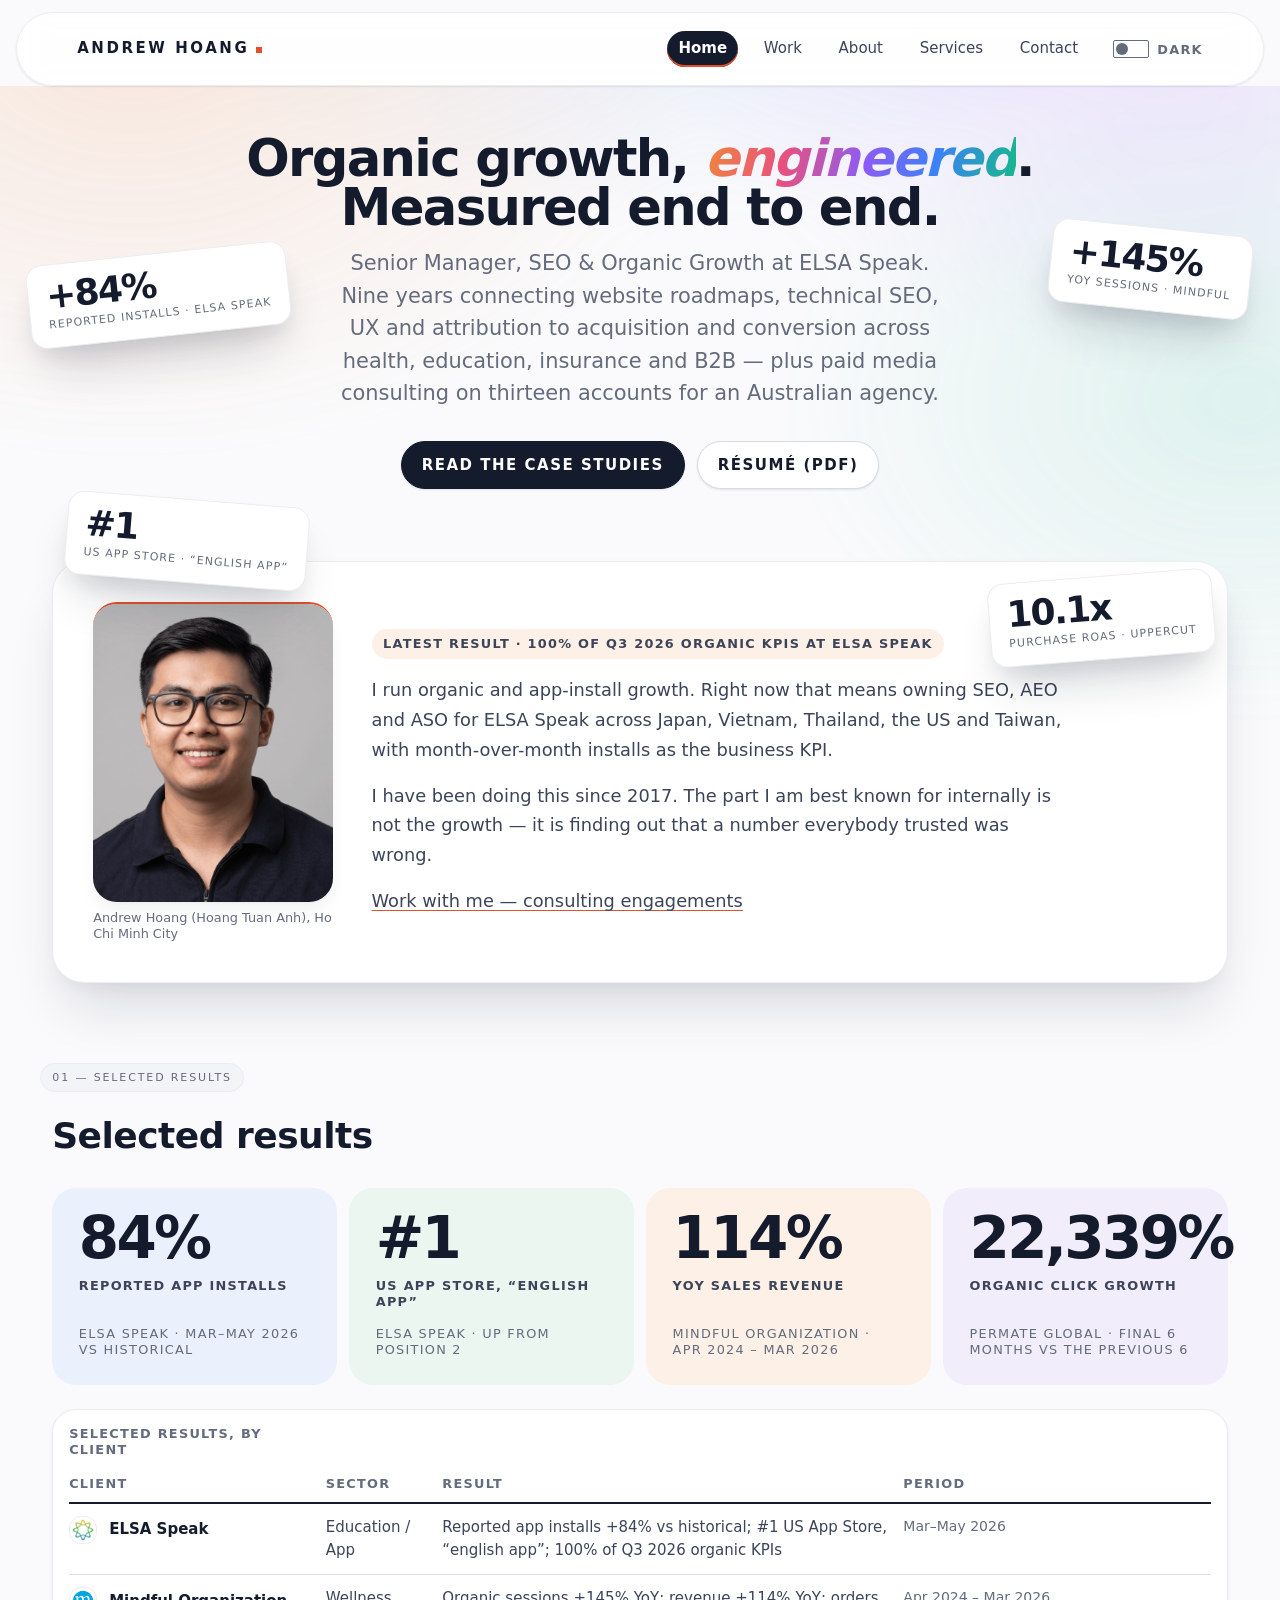
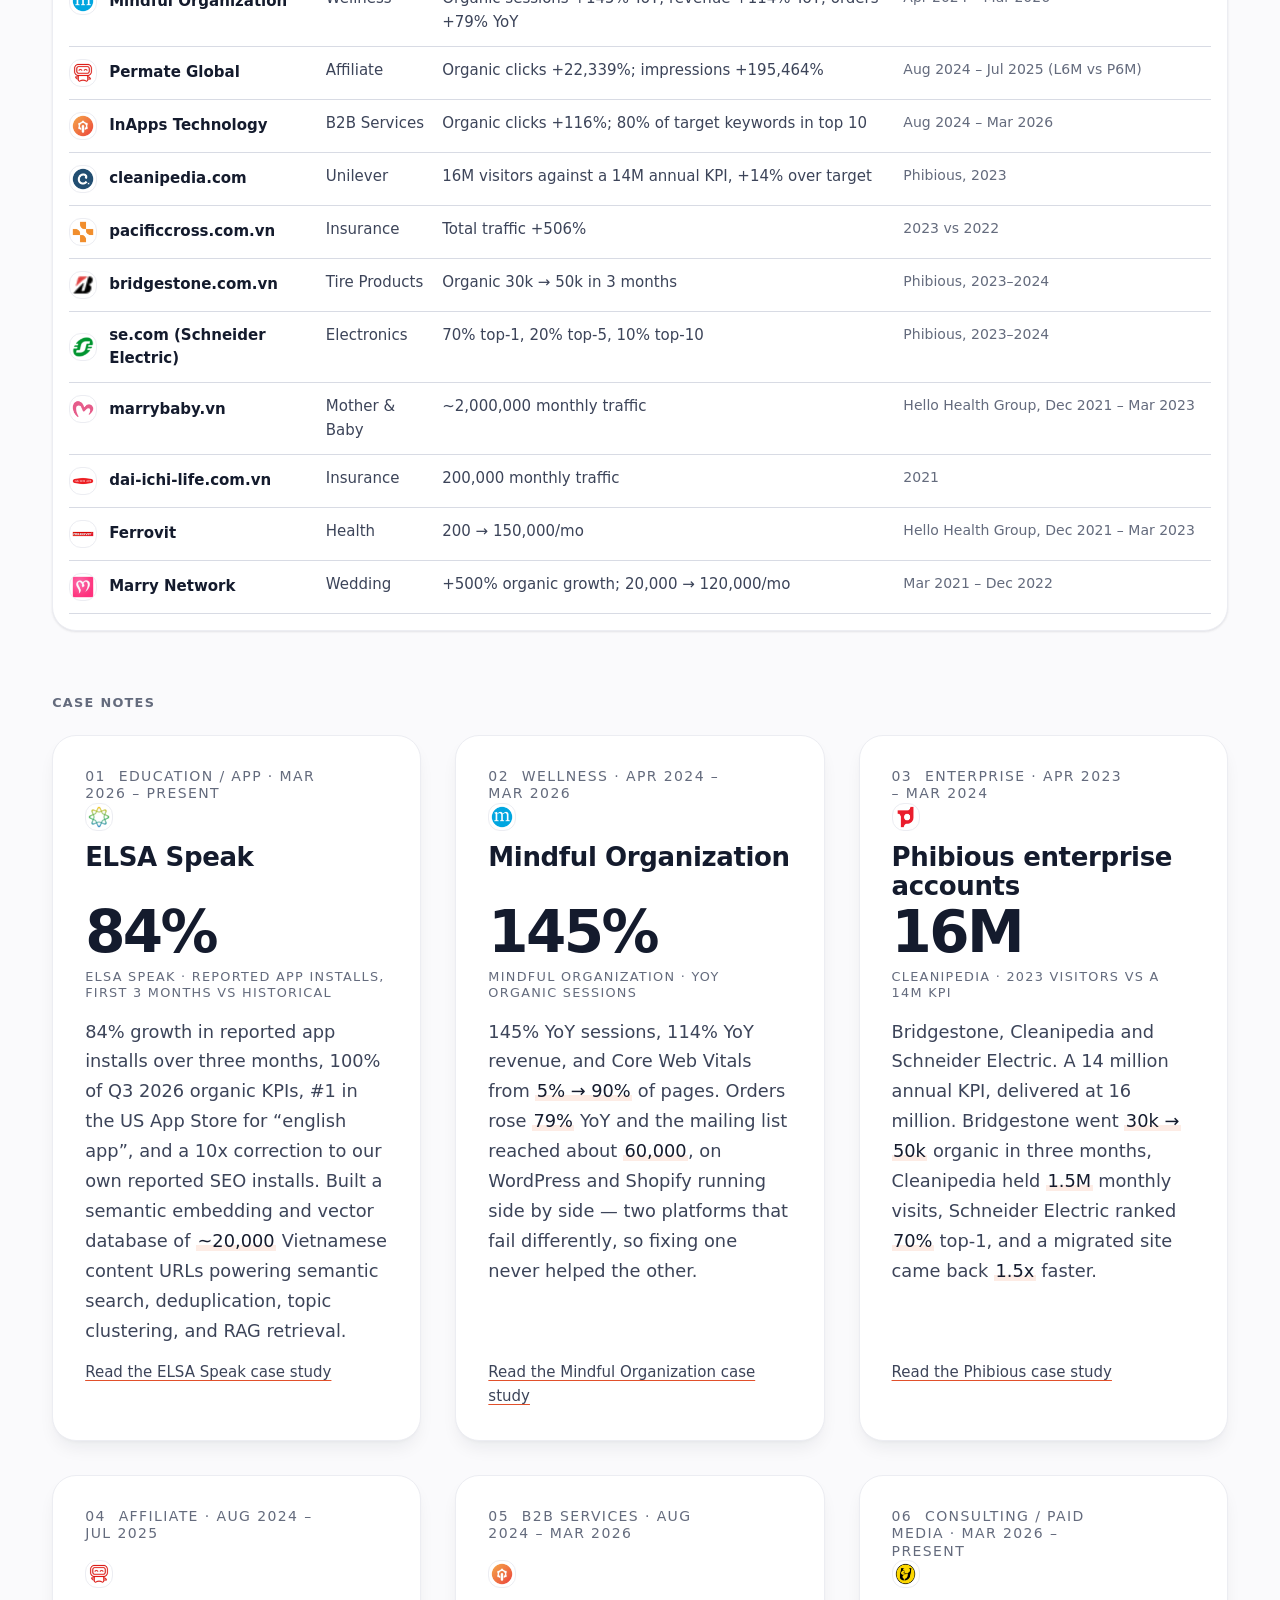
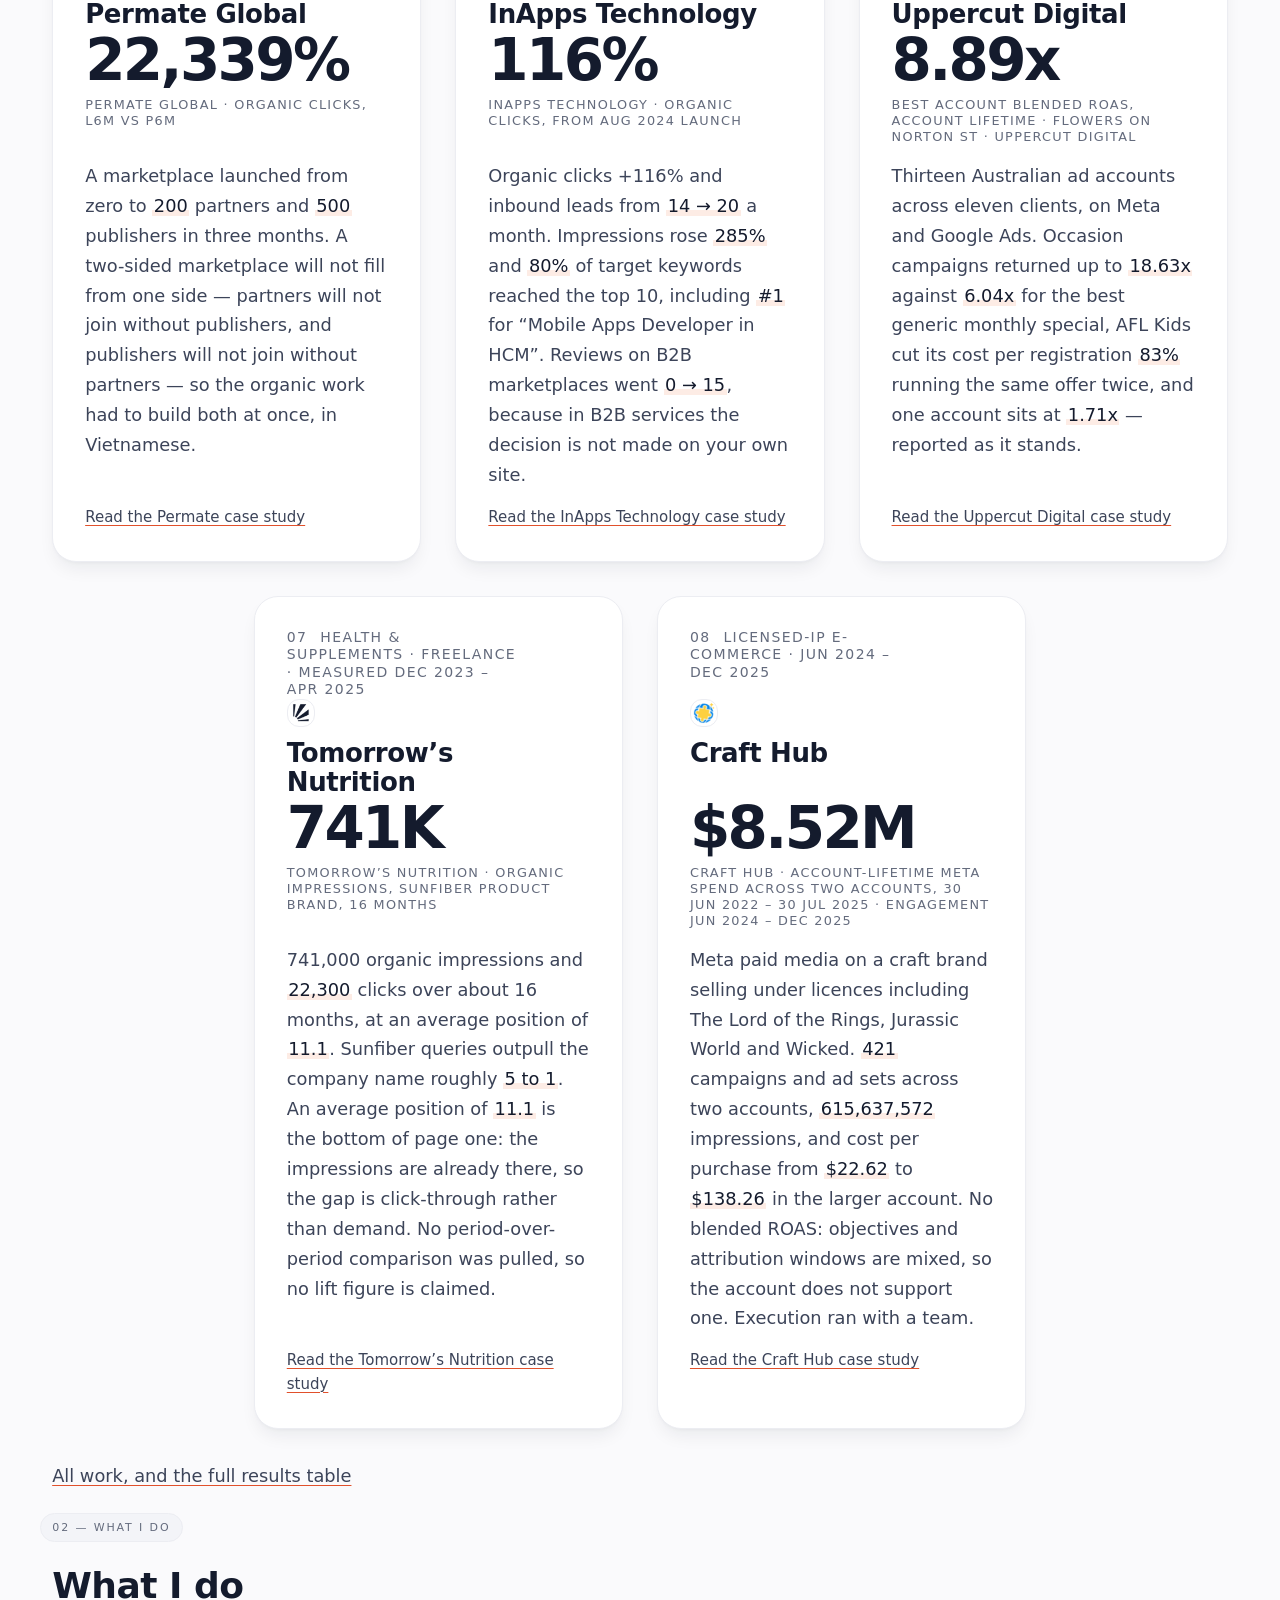
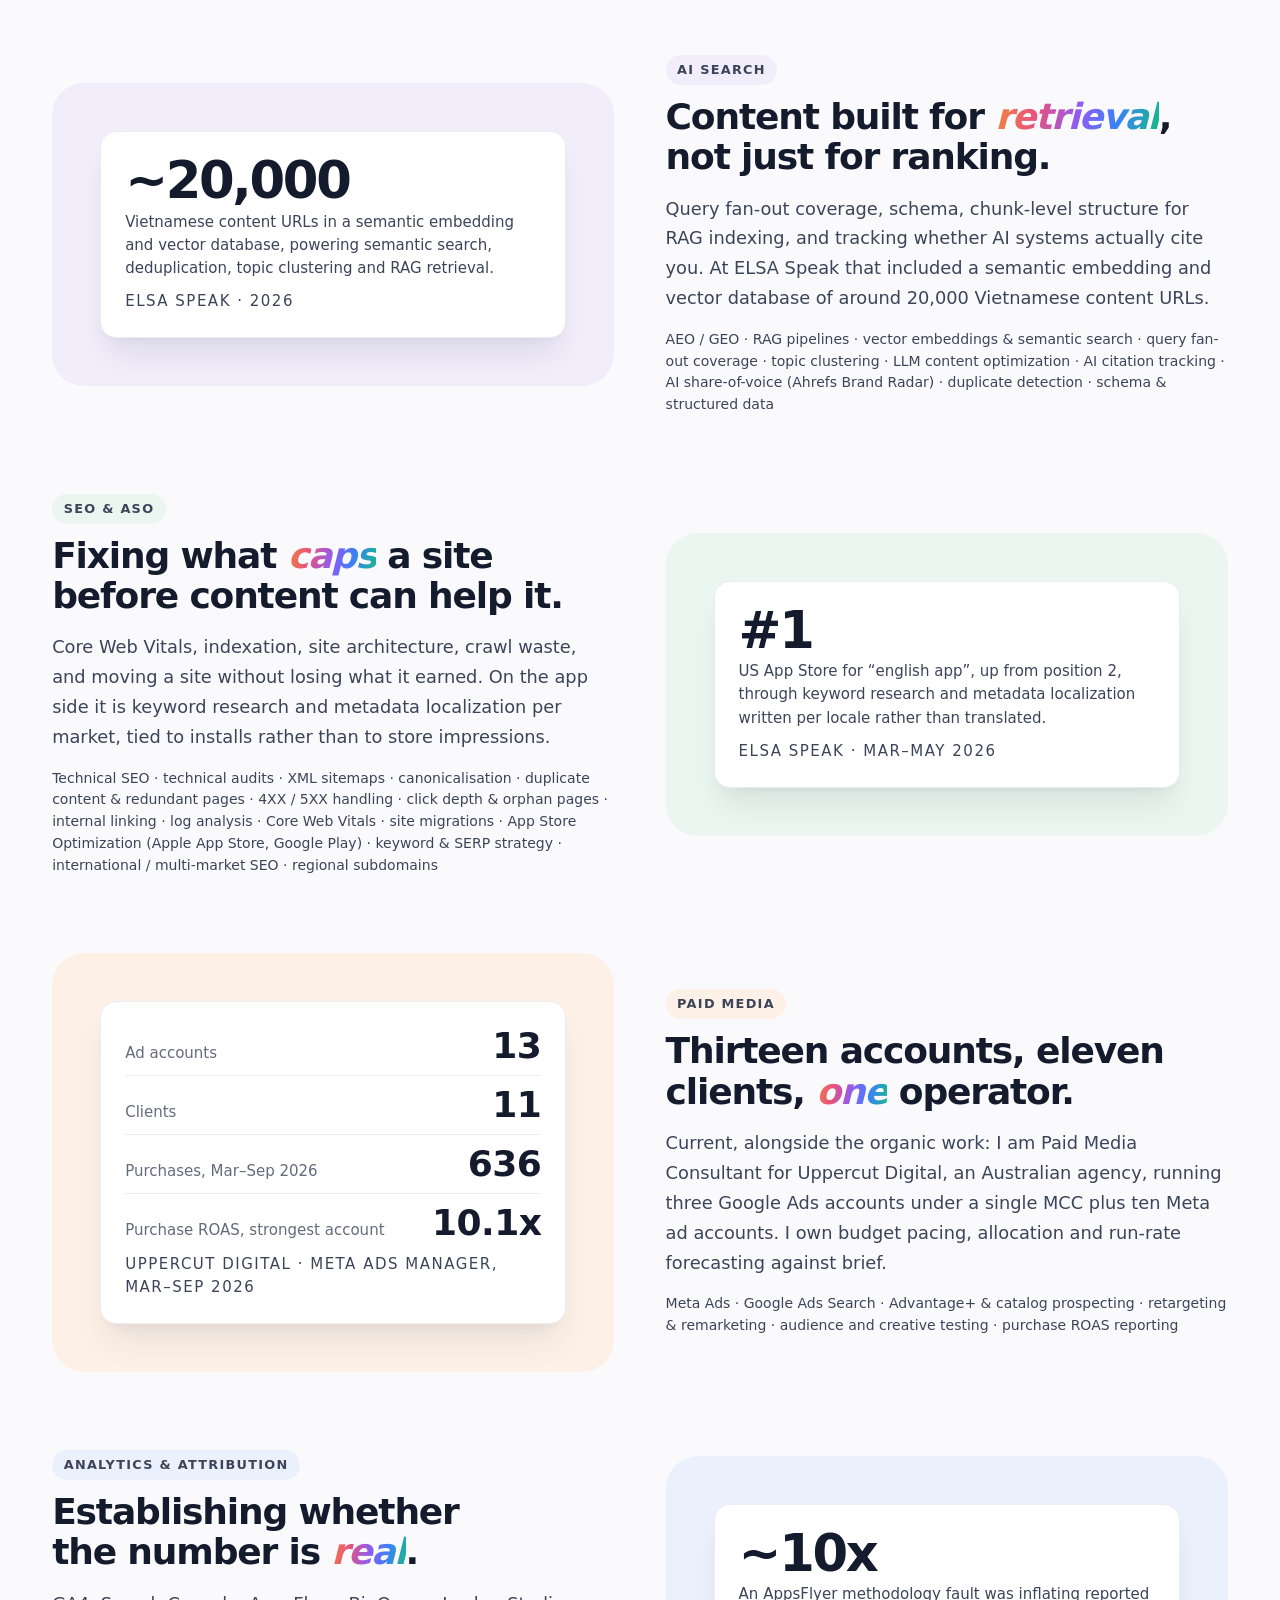
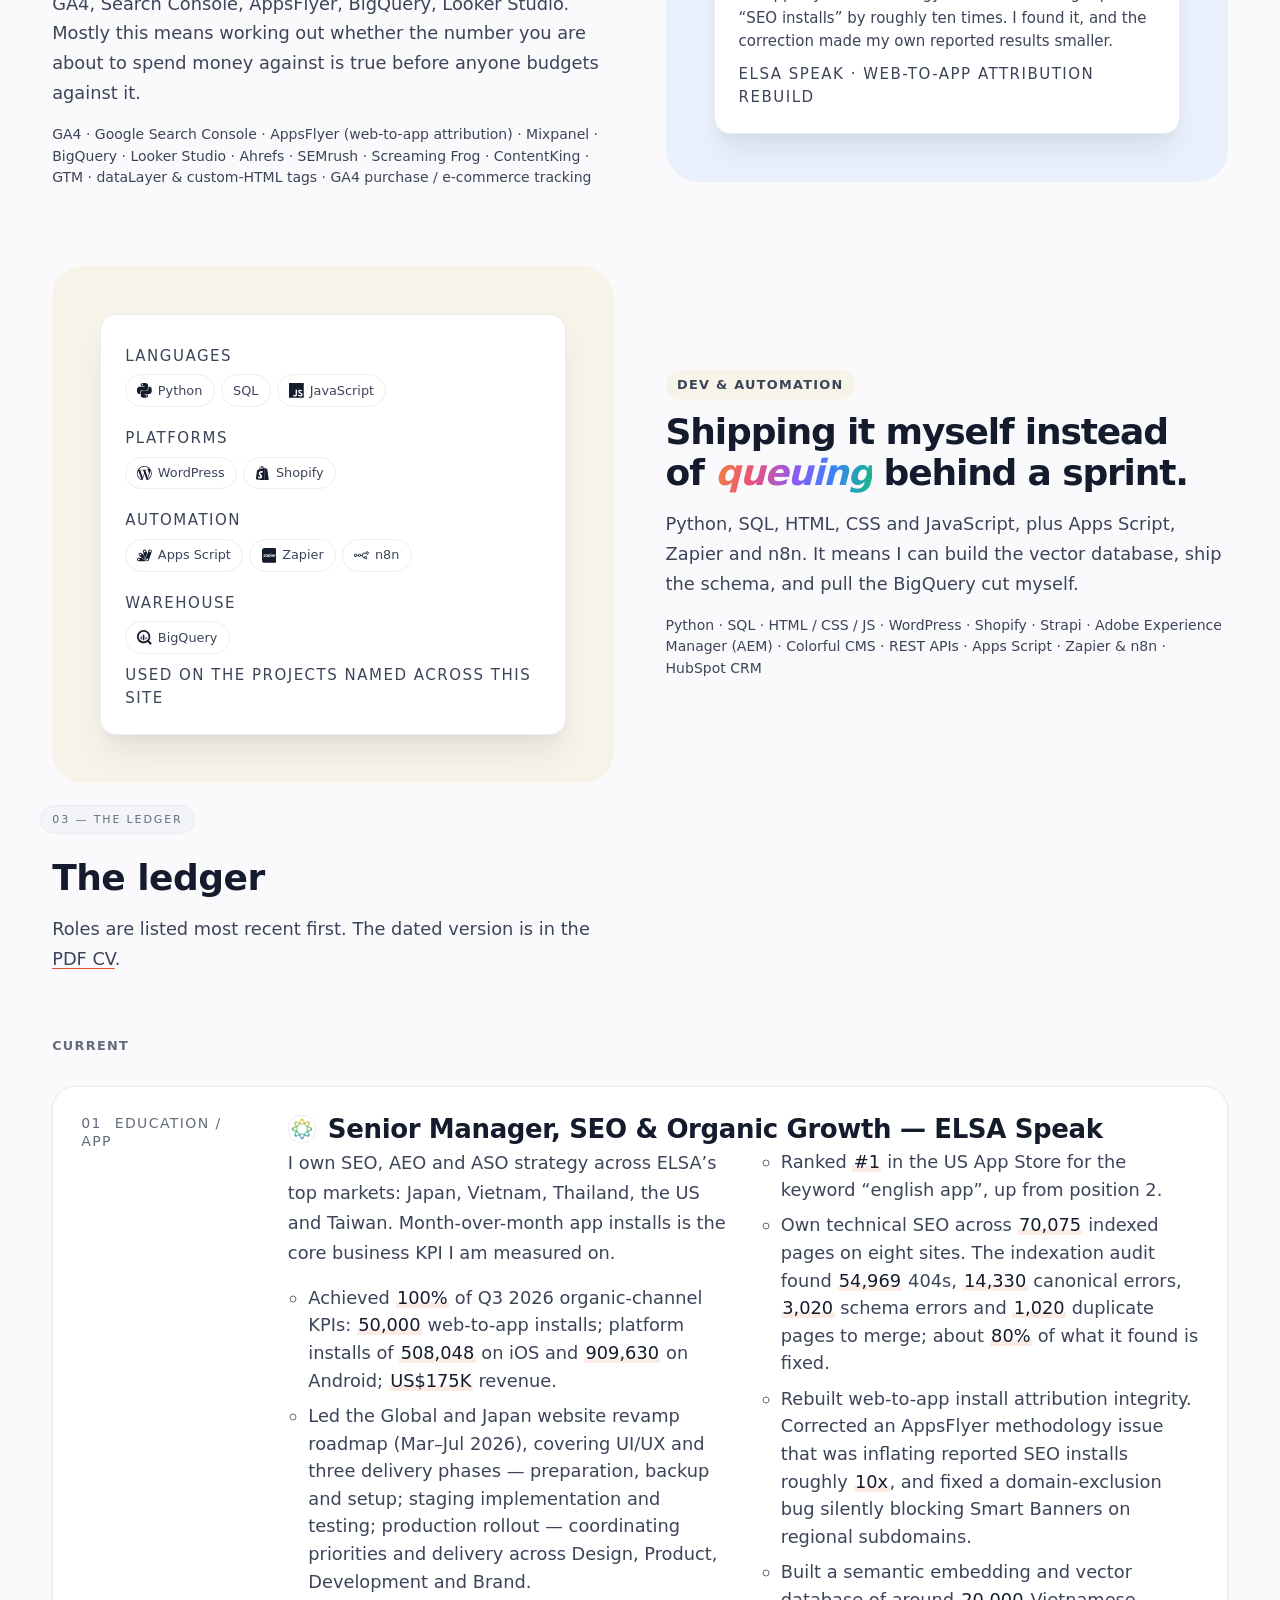
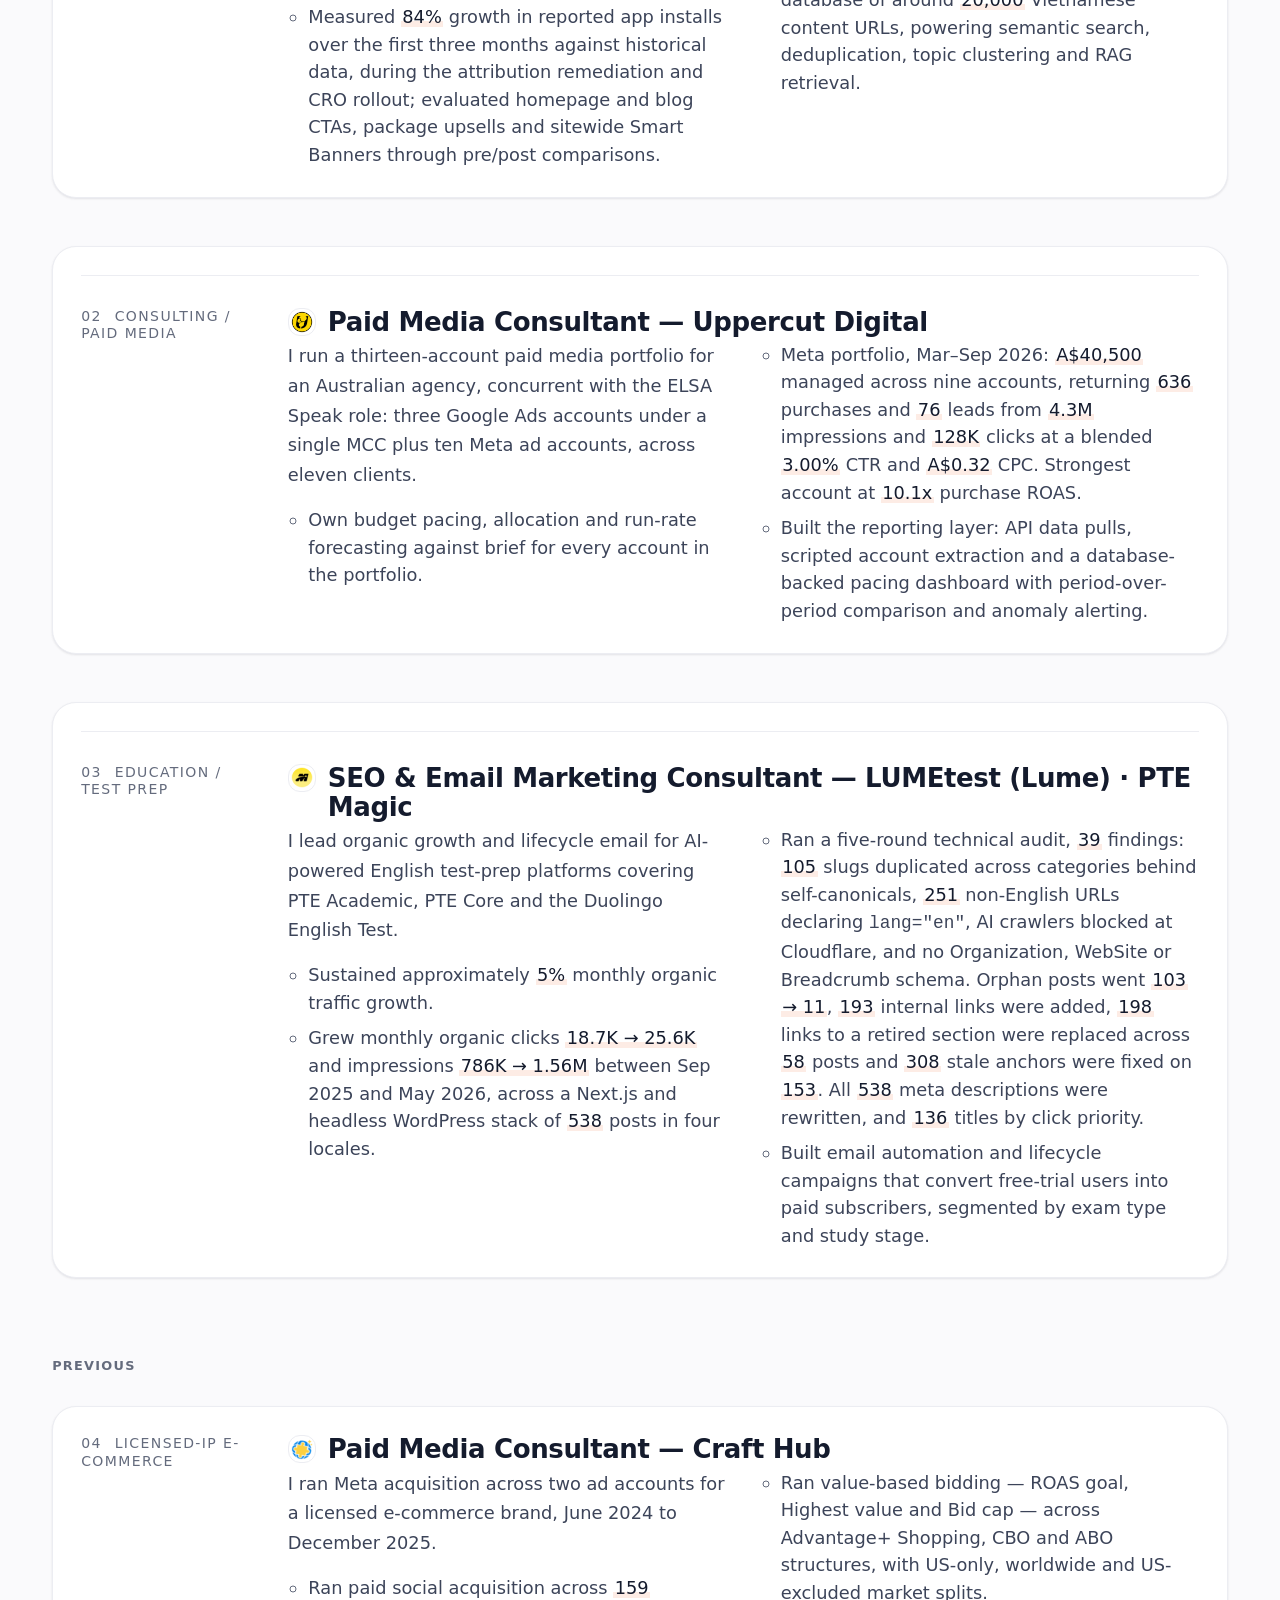
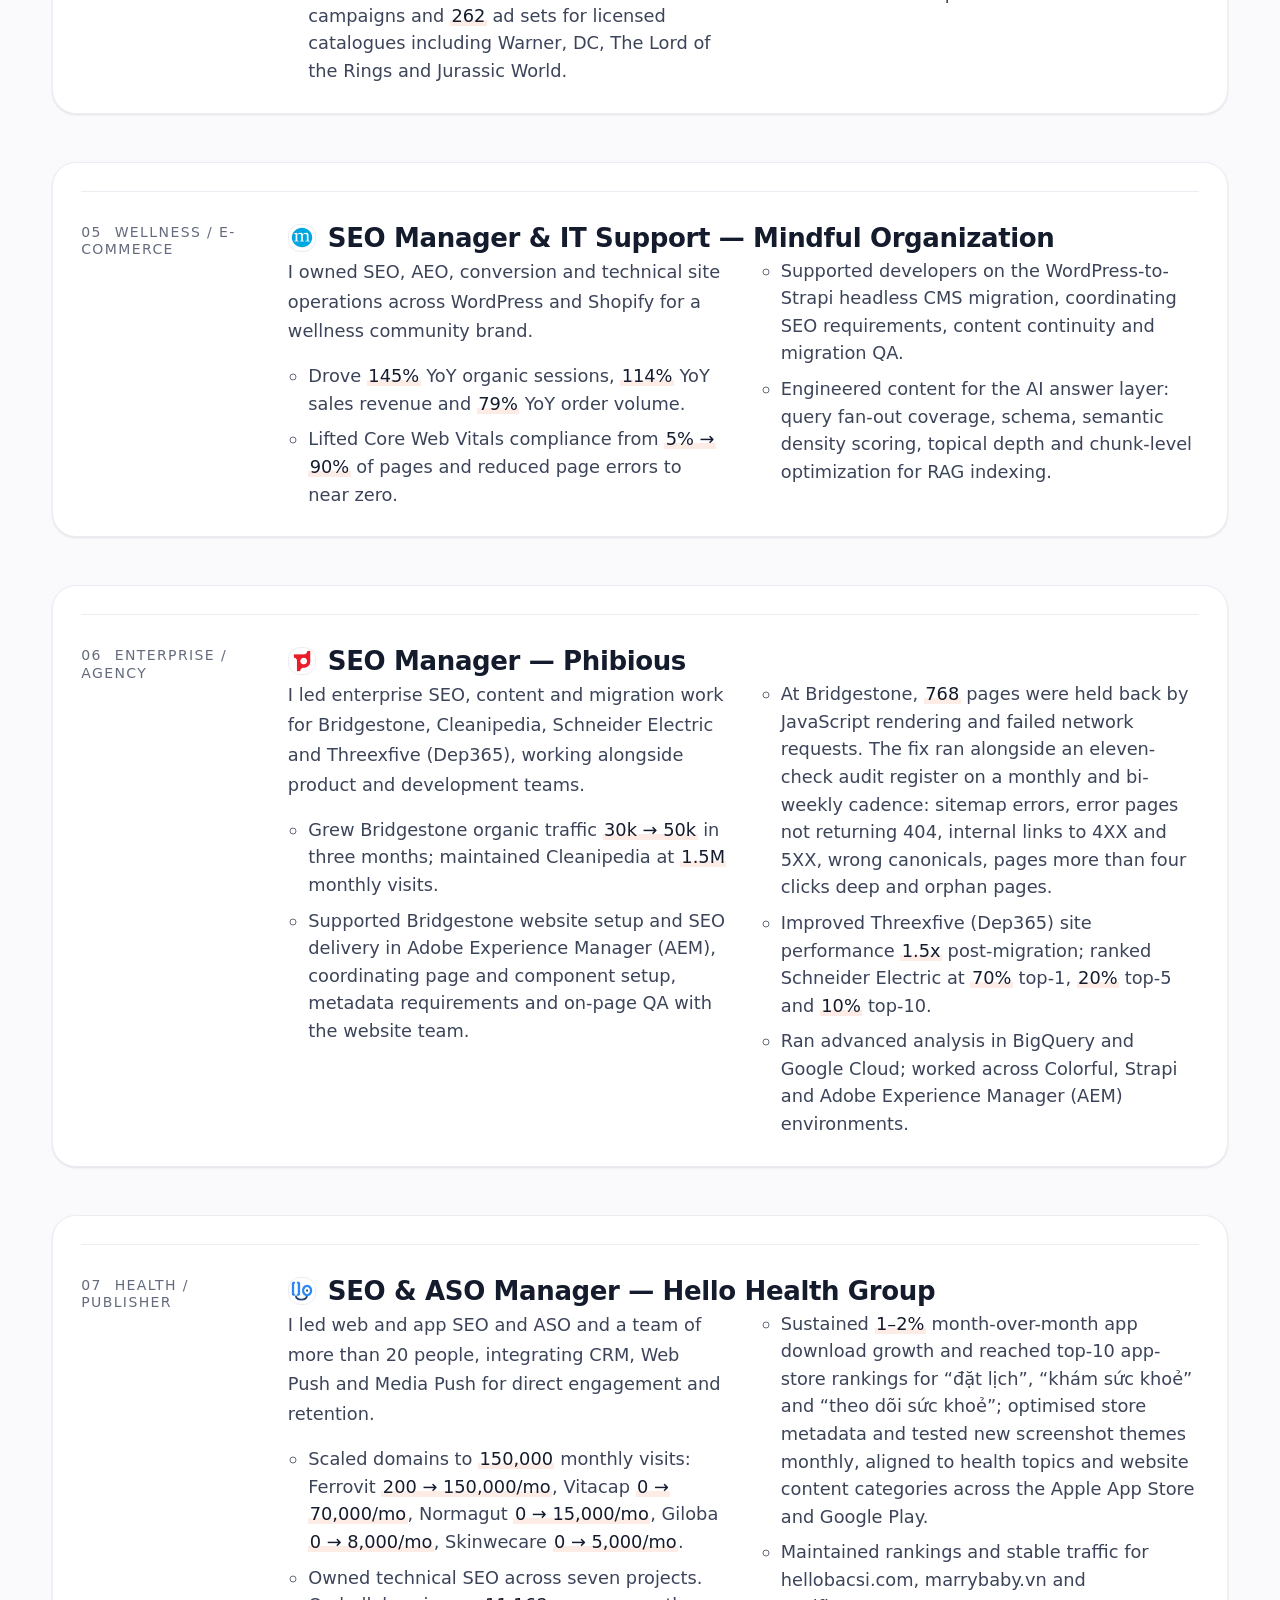
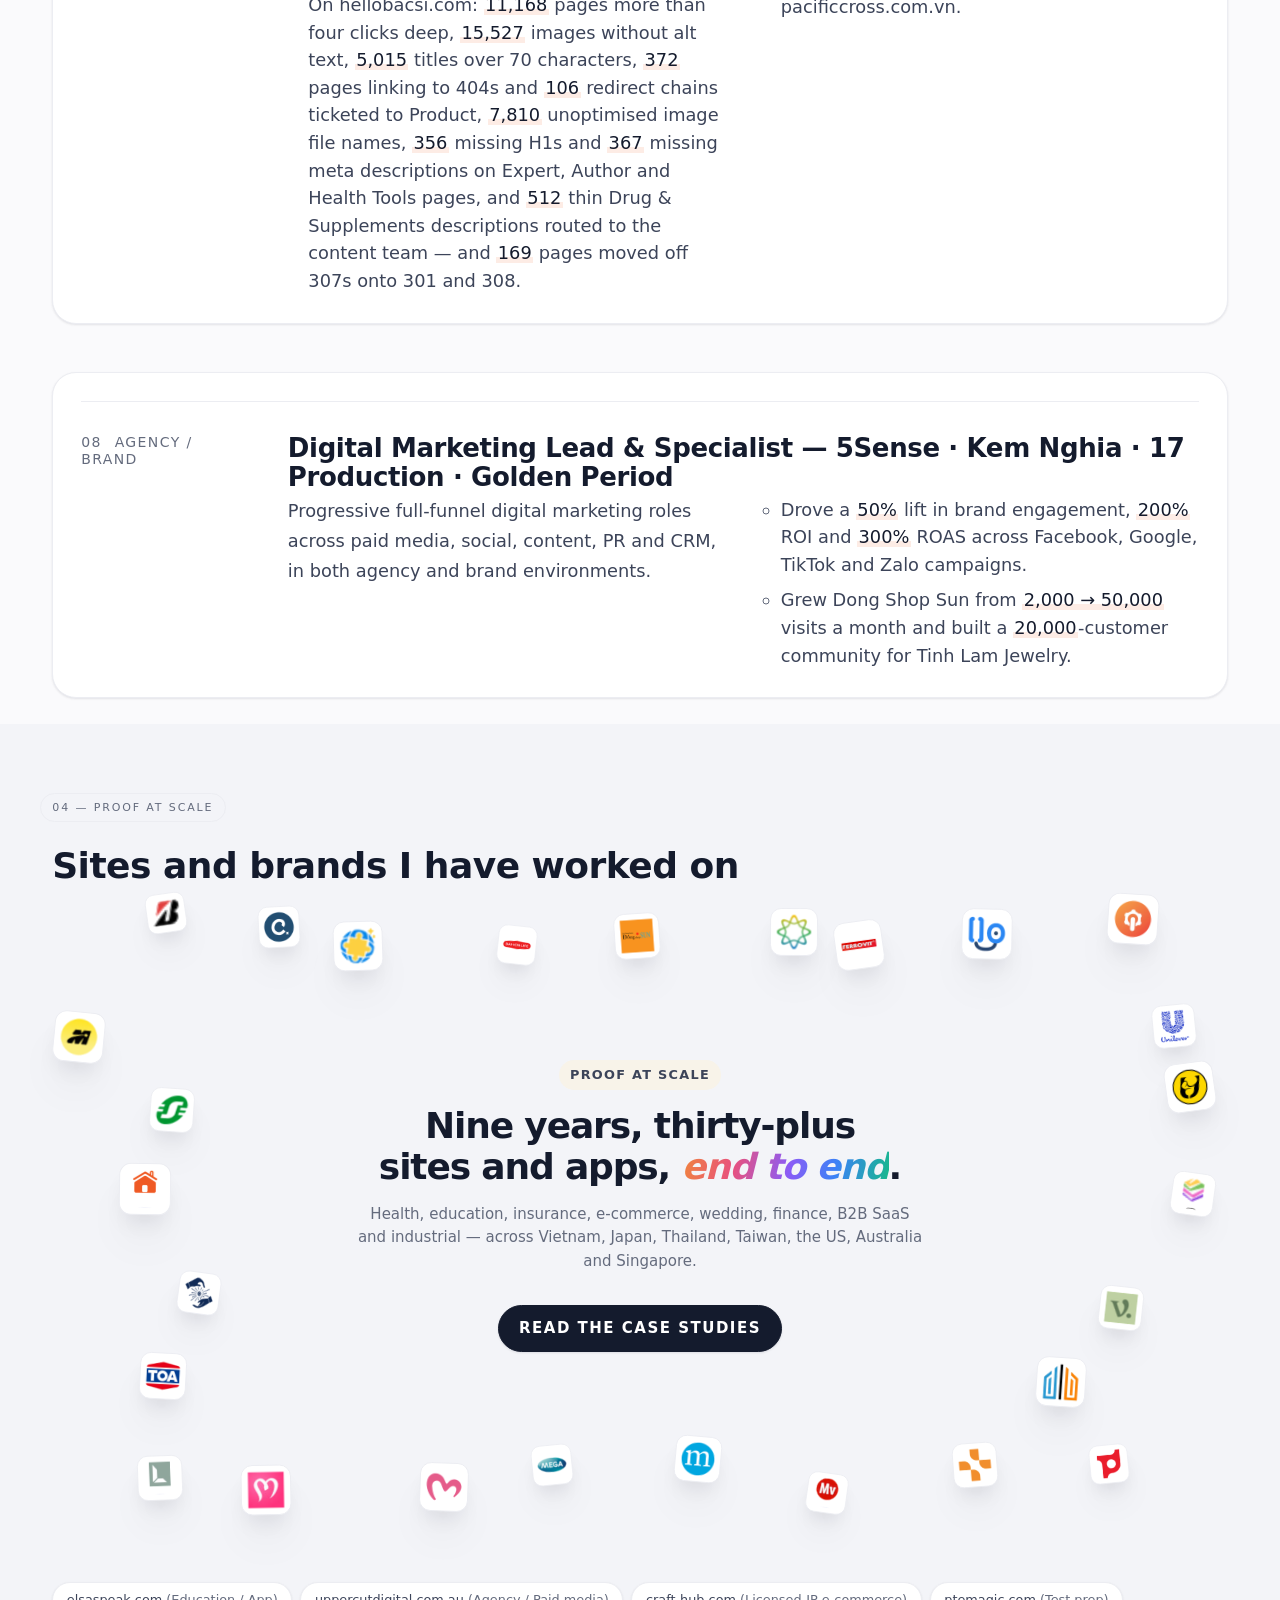
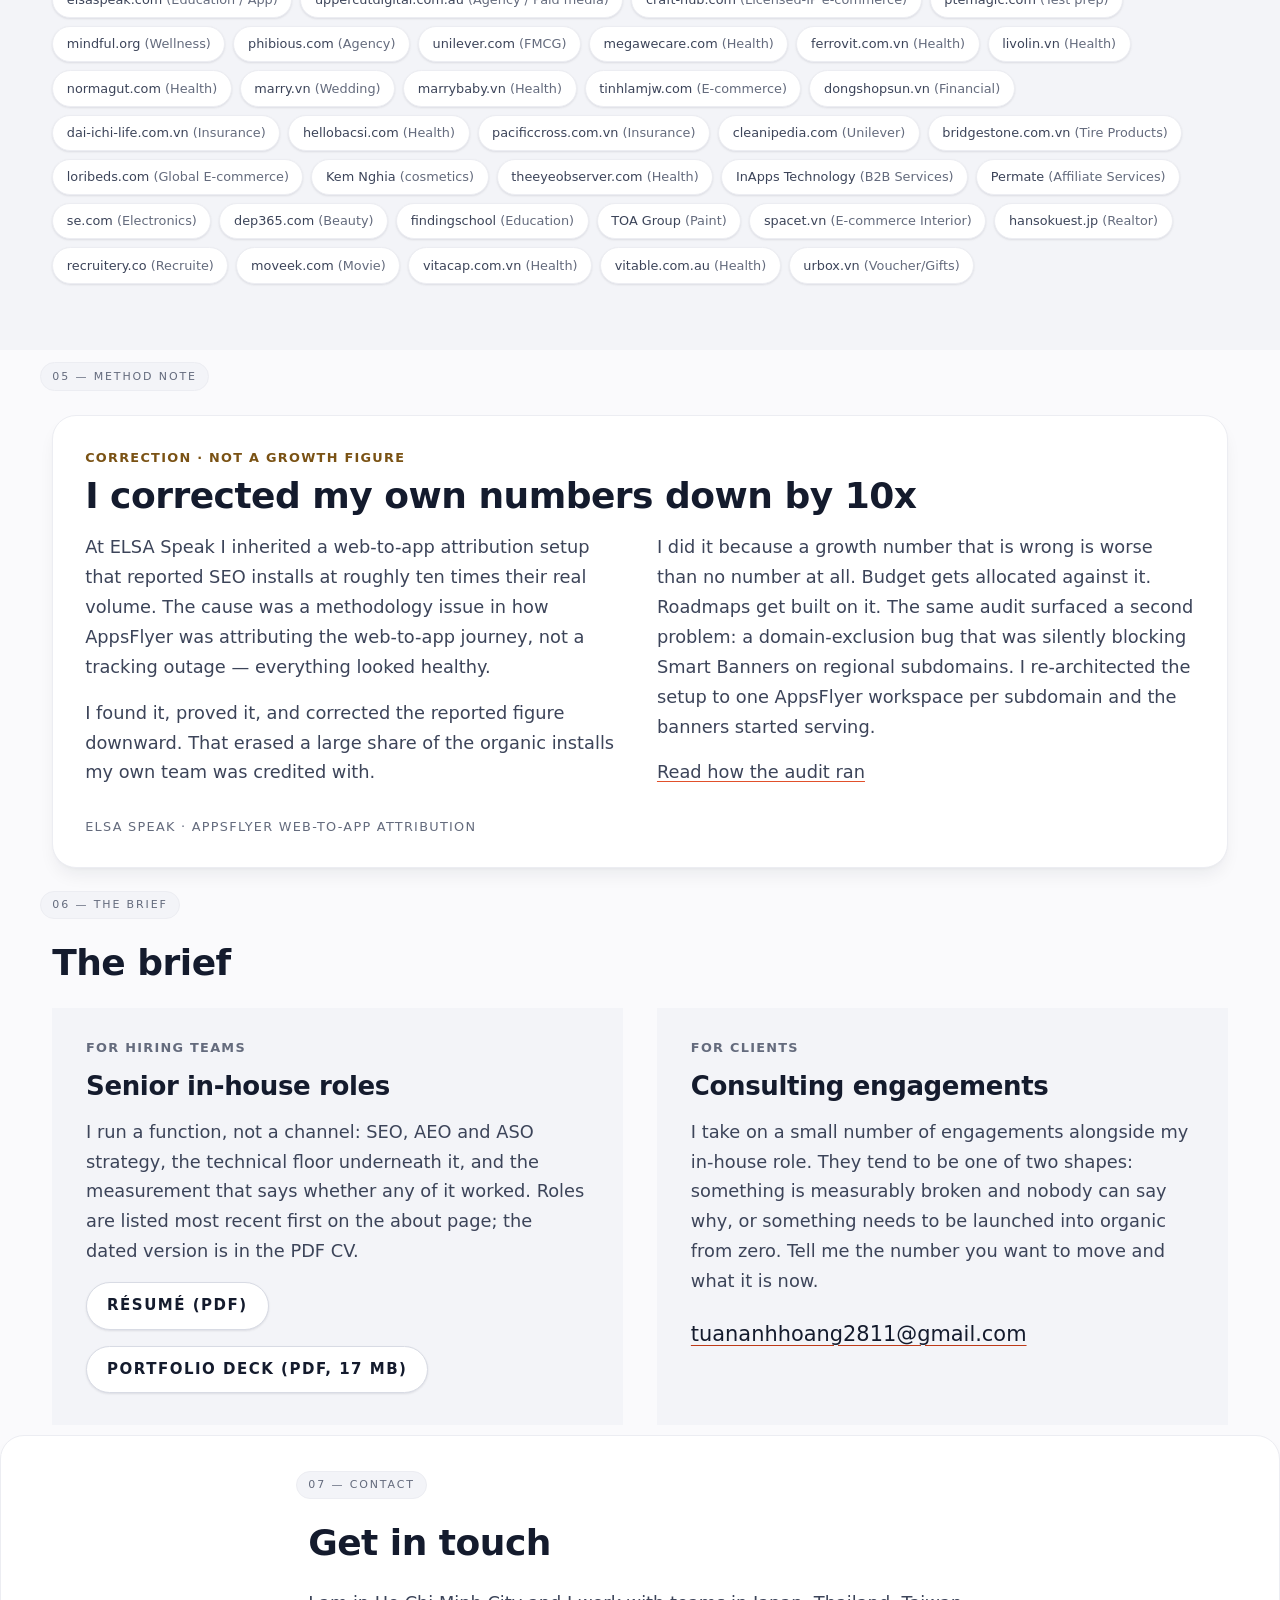
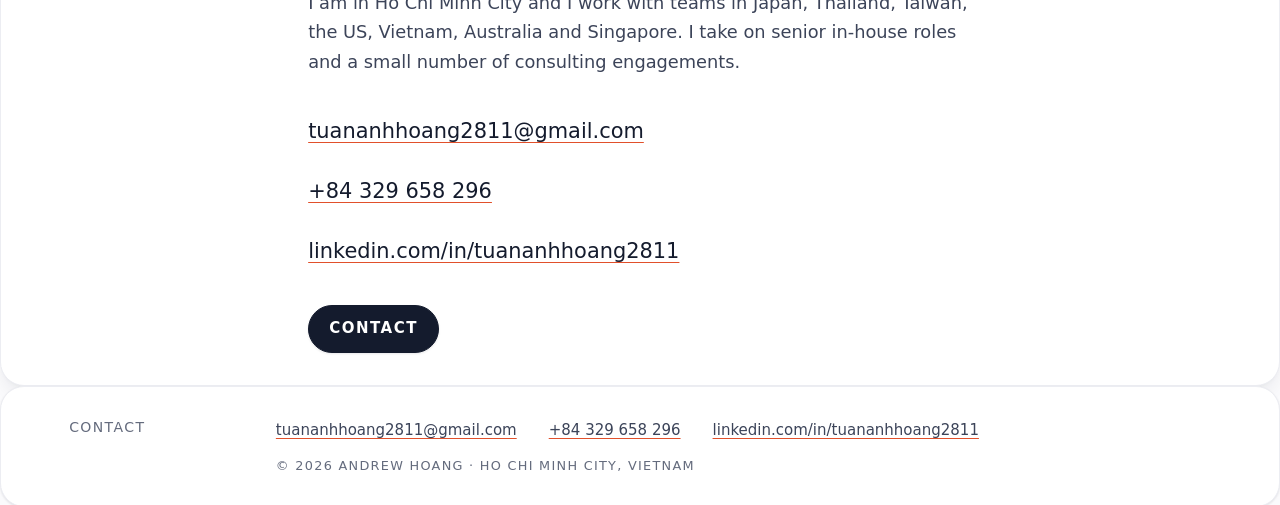
==== index.html @ a530e38b "Update the site to Resume V2 (17 Oct 2026) Employment dates now follow Resume V2: Hello Health Group" ====
<!DOCTYPE html>
<html lang="en">
<head>
<meta charset="utf-8">
<meta name="viewport" content="width=device-width, initial-scale=1">

<!-- Theme, before first paint. Tiny, and it cannot throw: localStorage
     raises in private mode, so both the read and the parse sit in try/catch.
     The `js` class is NOT set here: it is set by the first statement of
     site.js, so the class that hides .reveal content can only exist once
     the script that reveals it is actually running. If site.js never
     executes, the class is absent and every .reveal rule is inert. -->
<script>try{var t=localStorage.getItem("ah-theme");if(t==="dark"||t==="light")document.documentElement.setAttribute("data-theme",t)}catch(e){}</script>

<title>Andrew Hoang — SEO, AEO &amp; ASO</title>
<meta name="description" content="I run organic and app-install growth. 84% growth in reported installs in three months at ELSA Speak. 145% YoY organic sessions at Mindful Organization. Based in Ho Chi Minh City.">
<meta name="author" content="Andrew Hoang">
<!-- STAGING: site is hidden from search engines. Run ./go-live.sh to reverse. -->
<meta name="robots" content="noindex, nofollow">
<meta name="theme-color" content="#FBFAF7" media="(prefers-color-scheme: light)">
<meta name="theme-color" content="#191712" media="(prefers-color-scheme: dark)">

<link rel="canonical" href="https://REPLACE-WITH-YOUR-DOMAIN/">
<!-- Icons. The .ico answers /favicon.ico and Google's SERP, the SVG
     serves modern browsers at any density, the 192px PNG is the touch
     icon. Relative hrefs only: a leading "/" 404s on a project site. -->
<link rel="icon" href="favicon.ico" sizes="48x48">
<link rel="icon" href="icon.svg" type="image/svg+xml" sizes="any">
<link rel="apple-touch-icon" href="icon-192.png">

<link rel="me" href="https://www.linkedin.com/in/tuananhhoang2811">

<meta property="og:type" content="profile">
<meta property="og:site_name" content="Andrew Hoang">
<meta property="og:locale" content="en_US">
<meta property="og:title" content="Andrew Hoang — SEO, AEO &amp; ASO">
<meta property="og:description" content="I run organic and app-install growth. 84% growth in reported installs in three months at ELSA Speak. 145% YoY organic sessions at Mindful Organization. Based in Ho Chi Minh City.">
<meta property="og:url" content="https://REPLACE-WITH-YOUR-DOMAIN/">
<meta property="og:image" content="https://REPLACE-WITH-YOUR-DOMAIN/assets/img/andrew-hoang.png">
<meta property="og:image:type" content="image/png">
<meta property="og:image:width" content="800">
<meta property="og:image:height" content="800">
<meta property="og:image:alt" content="Portrait of Andrew Hoang, SEO, AEO and GEO specialist based in Ho Chi Minh City, Vietnam.">
<meta property="profile:first_name" content="Tuan Anh">
<meta property="profile:last_name" content="Hoang">

<meta name="twitter:card" content="summary">
<meta name="twitter:title" content="Andrew Hoang — SEO, AEO &amp; ASO">
<meta name="twitter:description" content="I run organic and app-install growth. 84% growth in reported installs in three months at ELSA Speak. 145% YoY organic sessions at Mindful Organization. Based in Ho Chi Minh City.">
<meta name="twitter:image" content="https://REPLACE-WITH-YOUR-DOMAIN/assets/img/andrew-hoang.png">
<meta name="twitter:image:alt" content="Portrait of Andrew Hoang, SEO, AEO and GEO specialist based in Ho Chi Minh City, Vietnam.">

<link rel="stylesheet" href="assets/css/site.css">

<script type="application/ld+json">
{
  "@context": "https://schema.org",
  "@graph": [
    {
      "@type": "Person",
      "@id": "https://REPLACE-WITH-YOUR-DOMAIN/#person",
      "name": "Andrew Hoang",
      "alternateName": ["Hoang Tuan Anh", "Tuan Anh Hoang"],
      "givenName": "Tuan Anh",
      "familyName": "Hoang",
      "jobTitle": "Senior Manager, SEO & Organic Growth",
      "description": "Andrew Hoang is an SEO, AEO, GEO and ASO specialist based in Ho Chi Minh City, Vietnam, with nine years of experience driving organic growth for web and mobile app products.",
      "url": "https://REPLACE-WITH-YOUR-DOMAIN/",
      "mainEntityOfPage": { "@id": "https://REPLACE-WITH-YOUR-DOMAIN/#webpage" },
      "image": { "@id": "https://REPLACE-WITH-YOUR-DOMAIN/#headshot" },
      "email": "mailto:tuananhhoang2811@gmail.com",
      "telephone": "+84329658296",
      "address": {
        "@type": "PostalAddress",
        "addressLocality": "Ho Chi Minh City",
        "addressCountry": "VN"
      },
      "workLocation": {
        "@type": "Place",
        "address": {
          "@type": "PostalAddress",
          "addressLocality": "Ho Chi Minh City",
          "addressCountry": "VN"
        }
      },
      "sameAs": [
        "https://www.linkedin.com/in/tuananhhoang2811"
      ],
      "knowsAbout": [
        "Answer Engine Optimization (AEO)",
        "Generative Engine Optimization (GEO)",
        "Search Engine Optimization",
        "Technical SEO",
        "App Store Optimization (ASO)",
        "Schema and structured data",
        "RAG pipelines",
        "Vector embeddings and semantic search",
        "Query fan-out coverage",
        "Topic clustering",
        "LLM content optimization",
        "AI citation and share-of-voice tracking",
        "Core Web Vitals",
        "Keyword and SERP strategy",
        "Site migrations",
        "International and multi-market SEO",
        "Google Analytics 4",
        "Google Search Console",
        "AppsFlyer web-to-app attribution",
        "BigQuery",
        "Looker Studio",
        "Google Tag Manager",
        "Google Ads (MCC and multi-account management)",
        "Meta Ads (Advantage+ Shopping, dynamic product ads, CBO and ABO)",
        "TikTok Ads",
        "Zalo Ads",
        "Value-based bidding",
        "Budget pacing and run-rate forecasting",
        "Python",
        "SQL"
      ],
      "hasOccupation": { "@id": "https://REPLACE-WITH-YOUR-DOMAIN/#occupation" },
      "alumniOf": { "@id": "https://REPLACE-WITH-YOUR-DOMAIN/#org-hcmc-open-university" },
      "worksFor": [
        {
          "@type": "OrganizationRole",
          "roleName": "Senior Manager, SEO & Organic Growth",
          "startDate": "2026-03",
          "worksFor": { "@id": "https://REPLACE-WITH-YOUR-DOMAIN/#org-elsa-speak" }
        },
        {
          "@type": "OrganizationRole",
          "roleName": "SEO & Email Marketing Consultant",
          "startDate": "2025-09",
          "worksFor": { "@id": "https://REPLACE-WITH-YOUR-DOMAIN/#org-lumetest" }
        },
        {
          "@type": "OrganizationRole",
          "roleName": "Paid Media Consultant",
          "startDate": "2026-03",
          "worksFor": { "@id": "https://REPLACE-WITH-YOUR-DOMAIN/#org-uppercut" }
        }
      ],
      "hasCredential": [
        {
          "@type": "EducationalOccupationalCredential",
          "name": "Technical SEO & SEO Manager",
          "credentialCategory": "certificate",
          "recognizedBy": { "@type": "Organization", "name": "Bluearray" }
        },
        {
          "@type": "EducationalOccupationalCredential",
          "name": "Google Ads Search",
          "credentialCategory": "certificate",
          "recognizedBy": { "@type": "Organization", "name": "Google" }
        },
        {
          "@type": "EducationalOccupationalCredential",
          "name": "Digital Marketing",
          "credentialCategory": "certificate",
          "recognizedBy": { "@type": "Organization", "name": "HubSpot" }
        },
        {
          "@type": "EducationalOccupationalCredential",
          "name": "Data Analysis Masterclass",
          "credentialCategory": "certificate",
          "recognizedBy": { "@type": "Organization", "name": "Udemy" }
        },
        {
          "@type": "EducationalOccupationalCredential",
          "name": "Data Science",
          "credentialCategory": "certificate",
          "recognizedBy": { "@type": "Organization", "name": "DataCamp" }
        }
      ]
    },
    {
      "@type": "Occupation",
      "@id": "https://REPLACE-WITH-YOUR-DOMAIN/#occupation",
      "name": "SEO, AEO and GEO Specialist",
      "occupationalCategory": {
        "@type": "CategoryCode",
        "codeValue": "13-1161.01",
        "name": "Search Marketing Strategists",
        "inCodeSet": {
          "@type": "CategoryCodeSet",
          "name": "O*NET-SOC",
          "url": "https://www.onetonline.org/"
        }
      },
      "skills": "Technical SEO, Answer Engine Optimization, Generative Engine Optimization, App Store Optimization, schema and structured data, RAG pipelines, vector embeddings, GA4, Google Search Console, AppsFlyer, BigQuery, Google Ads, Meta Ads, TikTok Ads, Zalo Ads, value-based bidding, budget pacing and forecasting, Python, SQL",
      "responsibilities": "Owning SEO, AEO and ASO strategy across multiple markets with app installs and organic revenue as core KPIs."
    },
    {
      "@type": "ImageObject",
      "@id": "https://REPLACE-WITH-YOUR-DOMAIN/#headshot",
      "url": "https://REPLACE-WITH-YOUR-DOMAIN/assets/img/andrew-hoang.png",
      "contentUrl": "https://REPLACE-WITH-YOUR-DOMAIN/assets/img/andrew-hoang.png",
      "width": 800,
      "height": 800,
      "caption": "Andrew Hoang, SEO, AEO and GEO specialist based in Ho Chi Minh City, Vietnam"
    },
    {
      "@type": "WebSite",
      "@id": "https://REPLACE-WITH-YOUR-DOMAIN/#website",
      "url": "https://REPLACE-WITH-YOUR-DOMAIN/",
      "name": "Andrew Hoang",
      "alternateName": "Andrew Hoang — SEO, AEO & GEO",
      "description": "Portfolio, case studies and resume of Andrew Hoang, an SEO, AEO, GEO and ASO specialist in Ho Chi Minh City, Vietnam.",
      "inLanguage": "en",
      "publisher": { "@id": "https://REPLACE-WITH-YOUR-DOMAIN/#person" },
      "author": { "@id": "https://REPLACE-WITH-YOUR-DOMAIN/#person" },
      "copyrightHolder": { "@id": "https://REPLACE-WITH-YOUR-DOMAIN/#person" },
      "copyrightYear": 2026
    },
    {
      "@type": "Organization",
      "@id": "https://REPLACE-WITH-YOUR-DOMAIN/#org-elsa-speak",
      "name": "ELSA Speak"
    },
    {
      "@type": "Organization",
      "@id": "https://REPLACE-WITH-YOUR-DOMAIN/#org-uppercut",
      "name": "Uppercut Digital",
      "address": { "@type": "PostalAddress", "addressCountry": "AU" }
    },
    {
      "@type": "Organization",
      "@id": "https://REPLACE-WITH-YOUR-DOMAIN/#org-lumetest",
      "name": "LUMEtest",
      "alternateName": "Lume"
    },
    {
      "@type": "Organization",
      "@id": "https://REPLACE-WITH-YOUR-DOMAIN/#org-pte-magic",
      "name": "PTE Magic"
    },
    {
      "@type": "Organization",
      "@id": "https://REPLACE-WITH-YOUR-DOMAIN/#org-mindful-organization",
      "name": "Mindful Organization"
    },
    {
      "@type": "Organization",
      "@id": "https://REPLACE-WITH-YOUR-DOMAIN/#org-phibious",
      "name": "Phibious"
    },
    {
      "@type": "Organization",
      "@id": "https://REPLACE-WITH-YOUR-DOMAIN/#org-hellobacsi",
      "name": "Hello Health Group",
      "alternateName": "Hellobacsi",
      "url": "https://hellobacsi.com/"
    },
    {
      "@type": "CollegeOrUniversity",
      "@id": "https://REPLACE-WITH-YOUR-DOMAIN/#org-hcmc-open-university",
      "name": "Ho Chi Minh City Open University"
    },
    {
      "@type": "ProfilePage",
      "@id": "https://REPLACE-WITH-YOUR-DOMAIN/#webpage",
      "url": "https://REPLACE-WITH-YOUR-DOMAIN/",
      "name": "Andrew Hoang — SEO, AEO & ASO",
      "description": "I run organic and app-install growth. 84% growth in reported installs in three months at ELSA Speak. 145% YoY organic sessions at Mindful Organization. Based in Ho Chi Minh City.",
      "isPartOf": { "@id": "https://REPLACE-WITH-YOUR-DOMAIN/#website" },
      "about": { "@id": "https://REPLACE-WITH-YOUR-DOMAIN/#person" },
      "mainEntity": { "@id": "https://REPLACE-WITH-YOUR-DOMAIN/#person" },
      "primaryImageOfPage": { "@id": "https://REPLACE-WITH-YOUR-DOMAIN/#headshot" },
      "inLanguage": "en",
      "dateCreated": "2026-09-13",
      "datePublished": "2026-09-13",
      "dateModified": "2026-09-13"
    }
  ]
}
</script>
</head>
<body>

<a class="c-skip" href="#main">Skip to main content</a>

<!-- ============================================================
     SITE HEADER — folio strip + masthead. Replicated verbatim on
     every page; only aria-current and the ../ depth change.
     Not sticky, by design. The nav wraps; there is no hamburger.
     ============================================================ -->
<header class="c-head">
  <div class="shell">
    <p class="c-head__folio">
      <span>Ho Chi Minh City, Vietnam · UTC+7</span>
      <span>SEO · AEO / GEO · ASO</span>
    </p>
    <div class="c-head__bar">
      <a class="c-head__mark" href="index.html">Andrew Hoang</a>
      <nav class="c-nav" aria-label="Primary">
        <ul class="c-nav__list">
          <li><a href="index.html" aria-current="page">Home</a></li>
          <li><a href="work/index.html">Work</a></li>
          <li><a href="about.html">About</a></li>
          <li><a href="services.html">Services</a></li>
          <li><a href="contact.html">Contact</a></li>
        </ul>
      </nav>
      <!-- Hidden until site.js un-hides it. With JS off the page follows the
           OS theme and there is no dead control stating the wrong state. -->
      <button class="c-theme" type="button" hidden aria-pressed="false" aria-label="Switch to dark theme">
        <span class="c-theme__track" aria-hidden="true"><span class="c-theme__knob"></span></span>
        <span class="c-theme__text" aria-hidden="true">Dark</span>
      </button>
    </div>
  </div>
</header>

<main id="main" tabindex="-1">

  <!-- ==========================================================
       00 — THE LEDE
       ========================================================== -->
  <!-- The hero floats Andrew's own figures rather than photography.
       The reference design floats lifestyle shots here; he has almost
       none, and stock imagery would be decoration standing in for
       evidence on a page whose whole argument is evidence. Every
       number below is sourced elsewhere on this site. -->
  <section class="section c-hero" aria-labelledby="lede-h">
    <div class="c-hero__wash" aria-hidden="true"></div>
    <div class="shell">

      <div class="c-hero__head">
        <h1 id="lede-h">Organic growth, <em class="u-grad">engineered</em>. Measured end to end.</h1>
        <p class="c-hero__dek">Senior Manager, SEO &amp; Organic Growth at ELSA Speak. Nine years connecting website roadmaps, technical SEO, UX and attribution to acquisition and conversion across health, education, insurance and B2B &mdash; plus paid media consulting on thirteen accounts for an Australian agency.</p>

        <div class="c-actions c-actions--center u-mt-lg">
          <a class="c-btn c-btn--primary" href="work/index.html">Read the case studies</a>
          <a class="c-btn c-btn--secondary" href="assets/andrew-hoang-resume.pdf">R&eacute;sum&eacute; (PDF)</a>
        </div>
      </div>

      <div class="c-hero__floats">
        <div class="c-float"><b>+84%</b><span>Reported installs &middot; ELSA Speak</span></div>
        <div class="c-float"><b>#1</b><span>US App Store &middot; &ldquo;english app&rdquo;</span></div>
        <div class="c-float"><b>+145%</b><span>YoY sessions &middot; Mindful</span></div>
        <div class="c-float"><b>10.1x</b><span>Purchase ROAS &middot; UpperCut</span></div>
      </div>

      <div class="c-hero__panel">
        <figure class="c-portrait">
          <img src="assets/img/andrew-hoang.png"
               alt="Andrew Hoang, photographed against a plain background."
               width="800" height="800"
               fetchpriority="high" decoding="async">
          <figcaption>Andrew Hoang (Hoang Tuan Anh), Ho Chi Minh City</figcaption>
        </figure>
        <div>
          <p class="c-tag c-tag--peach">Latest result &middot; 100% of Q3 2026 organic KPIs at ELSA Speak</p>
          <div class="prose u-mt-sm">
            <p>I run organic and app-install growth. Right now that means owning SEO, AEO and ASO for ELSA Speak across Japan, Vietnam, Thailand, the US and Taiwan, with month-over-month installs as the business KPI.</p>
            <p>I have been doing this since 2017. The part I am best known for internally is not the growth &mdash; it is finding out that a number everybody trusted was wrong.</p>
          </div>
          <p class="prose u-mt-sm"><a href="services.html">Work with me &mdash; consulting engagements</a></p>
        </div>
      </div>

    </div>
  </section>

  <!-- ==========================================================
       01 — SELECTED RESULTS  ·  figures bar, results table, notes
       ========================================================== -->
  <section class="section" id="results" aria-labelledby="results-h">
    <div class="shell">
      <div class="section__open">
      <div class="section__rule"></div>
      <p class="section__folio">01 — Selected results</p>
      <h2 id="results-h" class="section__head">Selected results</h2>
      </div>

      <!-- Every cell carries its source line. A cell without one cannot ship. -->
      <ul class="c-metrics">
        <li class="c-metric reveal" style="--i:0">
          <p class="figure">84%</p>
          <p class="label">Reported app installs</p>
          <p class="source">ELSA Speak · Mar&ndash;May 2026 vs historical</p>
        </li>
        <li class="c-metric reveal" style="--i:1">
          <p class="figure">#1</p>
          <p class="label">US App Store, &ldquo;english app&rdquo;</p>
          <p class="source">ELSA Speak · up from position 2</p>
        </li>
        <li class="c-metric reveal" style="--i:2">
          <p class="figure figure--long">114%</p>
          <p class="label">YoY sales revenue</p>
          <p class="source">Mindful Organization · Apr 2024 – Mar 2026</p>
        </li>
        <li class="c-metric reveal" style="--i:3">
          <p class="figure figure--xlong">22,339%</p>
          <p class="label">Organic click growth</p>
          <p class="source">Permate Global · final 6 months vs the previous 6</p>
        </li>
      </ul>

      <!-- The results table. Same markup at every width; below 48rem it
           reflows to stacked records. The explicit ARIA roles are what
           keep it a table in the a11y tree once display changes. -->
      <div class="c-table-wrap" tabindex="0" role="region" aria-labelledby="results-cap">
        <table class="c-table c-table--period" role="table" aria-labelledby="results-cap">
          <caption id="results-cap" class="label">Selected results, by client</caption>
          <thead role="rowgroup">
            <tr role="row">
              <th role="columnheader" scope="col">Client</th>
              <th role="columnheader" scope="col">Sector</th>
              <th role="columnheader" scope="col">Result</th>
              <th role="columnheader" scope="col">Period</th>
            </tr>
          </thead>
          <tbody role="rowgroup">
            <tr role="row">
              <th role="rowheader" scope="row"><span class="c-markrow"><span class="c-mark c-mark--sm c-mark--img" aria-hidden="true"><img src="assets/img/clients/elsa-speak.png" width="160" height="160" alt="" loading="lazy" decoding="async"></span><span>ELSA Speak</span></span></th>
              <td role="cell"><span class="c-table__lab" aria-hidden="true">Sector</span><span class="c-table__val">Education / App</span></td>
              <td role="cell"><span class="c-table__lab" aria-hidden="true">Result</span><span class="c-table__val">Reported app installs +84% vs historical; #1 US App Store, &ldquo;english app&rdquo;; 100% of Q3 2026 organic KPIs</span></td>
              <td role="cell"><span class="c-table__lab" aria-hidden="true">Period</span><span class="c-table__val">Mar&ndash;May 2026</span></td>
            </tr>
            <tr role="row">
              <th role="rowheader" scope="row"><span class="c-markrow"><span class="c-mark c-mark--sm c-mark--img" aria-hidden="true"><img src="assets/img/clients/mindful-organization.png" width="160" height="160" alt="" loading="lazy" decoding="async"></span><span>Mindful Organization</span></span></th>
              <td role="cell"><span class="c-table__lab" aria-hidden="true">Sector</span><span class="c-table__val">Wellness</span></td>
              <td role="cell"><span class="c-table__lab" aria-hidden="true">Result</span><span class="c-table__val">Organic sessions +145% YoY; revenue +114% YoY; orders +79% YoY</span></td>
              <td role="cell"><span class="c-table__lab" aria-hidden="true">Period</span><span class="c-table__val">Apr 2024 – Mar 2026</span></td>
            </tr>
            <tr role="row">
              <th role="rowheader" scope="row"><span class="c-markrow"><span class="c-mark c-mark--sm c-mark--img" aria-hidden="true"><img src="assets/img/clients/permate.png" width="160" height="160" alt="" loading="lazy" decoding="async"></span><span>Permate Global</span></span></th>
              <td role="cell"><span class="c-table__lab" aria-hidden="true">Sector</span><span class="c-table__val">Affiliate</span></td>
              <td role="cell"><span class="c-table__lab" aria-hidden="true">Result</span><span class="c-table__val">Organic clicks +22,339%; impressions +195,464%</span></td>
              <td role="cell"><span class="c-table__lab" aria-hidden="true">Period</span><span class="c-table__val">Aug 2024 – Jul 2025 (L6M vs P6M)</span></td>
            </tr>
            <tr role="row">
              <th role="rowheader" scope="row"><span class="c-markrow"><span class="c-mark c-mark--sm c-mark--img" aria-hidden="true"><img src="assets/img/clients/inapps-technology.png" width="160" height="160" alt="" loading="lazy" decoding="async"></span><span>InApps Technology</span></span></th>
              <td role="cell"><span class="c-table__lab" aria-hidden="true">Sector</span><span class="c-table__val">B2B Services</span></td>
              <td role="cell"><span class="c-table__lab" aria-hidden="true">Result</span><span class="c-table__val">Organic clicks +116%; 80% of target keywords in top 10</span></td>
              <td role="cell"><span class="c-table__lab" aria-hidden="true">Period</span><span class="c-table__val">Aug 2024 – Mar 2026</span></td>
            </tr>
            <tr role="row">
              <th role="rowheader" scope="row"><span class="c-markrow"><span class="c-mark c-mark--sm c-mark--img" aria-hidden="true"><img src="assets/img/clients/cleanipedia.png" width="160" height="160" alt="" loading="lazy" decoding="async"></span><span>cleanipedia.com</span></span></th>
              <td role="cell"><span class="c-table__lab" aria-hidden="true">Sector</span><span class="c-table__val">Unilever</span></td>
              <td role="cell"><span class="c-table__lab" aria-hidden="true">Result</span><span class="c-table__val">16M visitors against a 14M annual KPI, +14% over target</span></td>
              <td role="cell"><span class="c-table__lab" aria-hidden="true">Period</span><span class="c-table__val">Phibious, 2023</span></td>
            </tr>
            <tr role="row">
              <th role="rowheader" scope="row"><span class="c-markrow"><span class="c-mark c-mark--sm c-mark--img" aria-hidden="true"><img src="assets/img/clients/pacific-cross.png" width="160" height="160" alt="" loading="lazy" decoding="async"></span><span>pacificcross.com.vn</span></span></th>
              <td role="cell"><span class="c-table__lab" aria-hidden="true">Sector</span><span class="c-table__val">Insurance</span></td>
              <td role="cell"><span class="c-table__lab" aria-hidden="true">Result</span><span class="c-table__val">Total traffic +506%</span></td>
              <td role="cell"><span class="c-table__lab" aria-hidden="true">Period</span><span class="c-table__val">2023 vs 2022</span></td>
            </tr>
            <tr role="row">
              <th role="rowheader" scope="row"><span class="c-markrow"><span class="c-mark c-mark--sm c-mark--img" aria-hidden="true"><img src="assets/img/clients/bridgestone.png" width="160" height="160" alt="" loading="lazy" decoding="async"></span><span>bridgestone.com.vn</span></span></th>
              <td role="cell"><span class="c-table__lab" aria-hidden="true">Sector</span><span class="c-table__val">Tire Products</span></td>
              <td role="cell"><span class="c-table__lab" aria-hidden="true">Result</span><span class="c-table__val">Organic 30k → 50k in 3 months</span></td>
              <td role="cell"><span class="c-table__lab" aria-hidden="true">Period</span><span class="c-table__val">Phibious, 2023&ndash;2024</span></td>
            </tr>
            <tr role="row">
              <th role="rowheader" scope="row"><span class="c-markrow"><span class="c-mark c-mark--sm c-mark--img" aria-hidden="true"><img src="assets/img/clients/schneider-electric.png" width="160" height="160" alt="" loading="lazy" decoding="async"></span><span>se.com (Schneider Electric)</span></span></th>
              <td role="cell"><span class="c-table__lab" aria-hidden="true">Sector</span><span class="c-table__val">Electronics</span></td>
              <td role="cell"><span class="c-table__lab" aria-hidden="true">Result</span><span class="c-table__val">70% top-1, 20% top-5, 10% top-10</span></td>
              <td role="cell"><span class="c-table__lab" aria-hidden="true">Period</span><span class="c-table__val">Phibious, 2023–2024</span></td>
            </tr>
            <tr role="row">
              <th role="rowheader" scope="row"><span class="c-markrow"><span class="c-mark c-mark--sm c-mark--img" aria-hidden="true"><img src="assets/img/clients/marrybaby.png" width="160" height="160" alt="" loading="lazy" decoding="async"></span><span>marrybaby.vn</span></span></th>
              <td role="cell"><span class="c-table__lab" aria-hidden="true">Sector</span><span class="c-table__val">Mother &amp; Baby</span></td>
              <td role="cell"><span class="c-table__lab" aria-hidden="true">Result</span><span class="c-table__val">~2,000,000 monthly traffic</span></td>
              <td role="cell"><span class="c-table__lab" aria-hidden="true">Period</span><span class="c-table__val">Hello Health Group, Dec 2021 &ndash; Mar 2023</span></td>
            </tr>
            <tr role="row">
              <th role="rowheader" scope="row"><span class="c-markrow"><span class="c-mark c-mark--sm c-mark--img" aria-hidden="true"><img src="assets/img/clients/dai-ichi-life.png" width="160" height="160" alt="" loading="lazy" decoding="async"></span><span>dai-ichi-life.com.vn</span></span></th>
              <td role="cell"><span class="c-table__lab" aria-hidden="true">Sector</span><span class="c-table__val">Insurance</span></td>
              <td role="cell"><span class="c-table__lab" aria-hidden="true">Result</span><span class="c-table__val">200,000 monthly traffic</span></td>
              <td role="cell"><span class="c-table__lab" aria-hidden="true">Period</span><span class="c-table__val">2021</span></td>
            </tr>
            <tr role="row">
              <th role="rowheader" scope="row"><span class="c-markrow"><span class="c-mark c-mark--sm c-mark--img" aria-hidden="true"><img src="assets/img/clients/ferrovit.png" width="160" height="160" alt="" loading="lazy" decoding="async"></span><span>Ferrovit</span></span></th>
              <td role="cell"><span class="c-table__lab" aria-hidden="true">Sector</span><span class="c-table__val">Health</span></td>
              <td role="cell"><span class="c-table__lab" aria-hidden="true">Result</span><span class="c-table__val">200 → 150,000/mo</span></td>
              <td role="cell"><span class="c-table__lab" aria-hidden="true">Period</span><span class="c-table__val">Hello Health Group, Dec 2021 – Mar 2023</span></td>
            </tr>
            <tr role="row">
              <th role="rowheader" scope="row"><span class="c-markrow"><span class="c-mark c-mark--sm c-mark--img" aria-hidden="true"><img src="assets/img/clients/marry.png" width="160" height="160" alt="" loading="lazy" decoding="async"></span><span>Marry Network</span></span></th>
              <td role="cell"><span class="c-table__lab" aria-hidden="true">Sector</span><span class="c-table__val">Wedding</span></td>
              <td role="cell"><span class="c-table__lab" aria-hidden="true">Result</span><span class="c-table__val">+500% organic growth; 20,000 → 120,000/mo</span></td>
              <td role="cell"><span class="c-table__lab" aria-hidden="true">Period</span><span class="c-table__val">Mar 2021 – Dec 2022</span></td>
            </tr>
          </tbody>
        </table>
      </div>


      <p class="label u-mt-2xl">Case notes</p>
      <ul class="c-notes">

        <li class="c-note reveal" style="--i:0">
          <article class="row">
            <p class="row__rail"><span class="c-note__idx">01</span> Education / App · Mar 2026 – Present</p>
            <div>
              <h3 class="c-note__client" id="note-elsa"><span class="c-markrow"><span class="c-mark c-mark--sm c-mark--img" aria-hidden="true"><img src="assets/img/clients/elsa-speak.png" width="160" height="160" alt="" loading="lazy" decoding="async"></span><span>ELSA Speak</span></span></h3>
              <p class="figure">84%</p>
              <p class="source">ELSA Speak · reported app installs, first 3 months vs historical</p>
              <p class="prose">84% growth in reported app installs over three months, 100% of Q3 2026 organic KPIs, #1 in the US App Store for &ldquo;english app&rdquo;, and a 10x correction to our own reported SEO installs. Built a semantic embedding and vector database of <b class="fig">~20,000</b> Vietnamese content URLs powering semantic search, deduplication, topic clustering, and RAG retrieval.</p>
              <p class="c-note__more"><a href="work/elsa-speak.html">Read the ELSA Speak case study</a></p>
            </div>
          </article>
        </li>

        <li class="c-note reveal" style="--i:1">
          <article class="row">
            <p class="row__rail"><span class="c-note__idx">02</span> Wellness · Apr 2024 – Mar 2026</p>
            <div>
              <h3 class="c-note__client" id="note-mindful"><span class="c-markrow"><span class="c-mark c-mark--sm c-mark--img" aria-hidden="true"><img src="assets/img/clients/mindful-organization.png" width="160" height="160" alt="" loading="lazy" decoding="async"></span><span>Mindful Organization</span></span></h3>
              <p class="figure figure--long">145%</p>
              <p class="source">Mindful Organization · YoY organic sessions</p>
              <p class="prose">145% YoY sessions, 114% YoY revenue, and Core Web Vitals from <b class="fig">5% → 90%</b> of pages. Orders rose <b class="fig">79%</b> YoY and the mailing list reached about <b class="fig">60,000</b>, on WordPress and Shopify running side by side &mdash; two platforms that fail differently, so fixing one never helped the other.</p>
              <p class="c-note__more"><a href="work/mindful-organization.html">Read the Mindful Organization case study</a></p>
            </div>
          </article>
        </li>

        <li class="c-note reveal" style="--i:2">
          <article class="row">
            <p class="row__rail"><span class="c-note__idx">03</span> Enterprise · Apr 2023 – Mar 2024</p>
            <div>
              <h3 class="c-note__client" id="note-phibious"><span class="c-markrow"><span class="c-mark c-mark--sm c-mark--img" aria-hidden="true"><img src="assets/img/clients/phibious.png" width="160" height="160" alt="" loading="lazy" decoding="async"></span><span>Phibious enterprise accounts</span></span></h3>
              <p class="figure">16M</p>
              <p class="source">Cleanipedia · 2023 visitors vs a 14M KPI</p>
              <p class="prose">Bridgestone, Cleanipedia and Schneider Electric. A 14 million annual KPI, delivered at 16 million. Bridgestone went <b class="fig">30k → 50k</b> organic in three months, Cleanipedia held <b class="fig">1.5M</b> monthly visits, Schneider Electric ranked <b class="fig">70%</b> top-1, and a migrated site came back <b class="fig">1.5x</b> faster.</p>
              <p class="c-note__more"><a href="work/phibious-enterprise-seo.html">Read the Phibious case study</a></p>
            </div>
          </article>
        </li>

        <li class="c-note reveal" style="--i:3">
          <article class="row">
            <p class="row__rail"><span class="c-note__idx">04</span> Affiliate · Aug 2024 – Jul 2025</p>
            <div>
              <h3 class="c-note__client" id="note-permate"><span class="c-markrow"><span class="c-mark c-mark--sm c-mark--img" aria-hidden="true"><img src="assets/img/clients/permate.png" width="160" height="160" alt="" loading="lazy" decoding="async"></span><span>Permate Global</span></span></h3>
              <p class="figure figure--xlong">22,339%</p>
              <p class="source">Permate Global · organic clicks, L6M vs P6M</p>
              <p class="prose">A marketplace launched from zero to <b class="fig">200</b> partners and <b class="fig">500</b> publishers in three months. A two-sided marketplace will not fill from one side &mdash; partners will not join without publishers, and publishers will not join without partners &mdash; so the organic work had to build both at once, in Vietnamese.</p>
              <p class="c-note__more"><a href="work/permate.html">Read the Permate case study</a></p>
            </div>
          </article>
        </li>

        <li class="c-note reveal" style="--i:4">
          <article class="row">
            <p class="row__rail"><span class="c-note__idx">05</span> B2B Services · Aug 2024 – Mar 2026</p>
            <div>
              <h3 class="c-note__client" id="note-inapps"><span class="c-markrow"><span class="c-mark c-mark--sm c-mark--img" aria-hidden="true"><img src="assets/img/clients/inapps-technology.png" width="160" height="160" alt="" loading="lazy" decoding="async"></span><span>InApps Technology</span></span></h3>
              <p class="figure figure--long">116%</p>
              <p class="source">InApps Technology · organic clicks, from Aug 2024 launch</p>
              <p class="prose">Organic clicks +116% and inbound leads from <b class="fig">14 → 20</b> a month. Impressions rose <b class="fig">285%</b> and <b class="fig">80%</b> of target keywords reached the top 10, including <b class="fig">#1</b> for &ldquo;Mobile Apps Developer in HCM&rdquo;. Reviews on B2B marketplaces went <b class="fig">0 → 15</b>, because in B2B services the decision is not made on your own site.</p>
              <p class="c-note__more"><a href="work/inapps-technology.html">Read the InApps Technology case study</a></p>
            </div>
          </article>
        </li>

        <li class="c-note reveal" style="--i:5">
          <article class="row">
            <p class="row__rail"><span class="c-note__idx">06</span> Consulting / Paid media · Mar 2026 – Present</p>
            <div>
              <h3 class="c-note__client" id="note-uppercut"><span class="c-markrow"><span class="c-mark c-mark--sm c-mark--img" aria-hidden="true"><img src="assets/img/clients/uppercut-digital.png" width="160" height="160" alt="" loading="lazy" decoding="async"></span><span>Uppercut Digital</span></span></h3>
              <p class="figure figure--long">8.89x</p>
              <p class="source">Best account blended ROAS, account lifetime · Flowers on Norton St · Uppercut Digital</p>
              <p class="prose">Thirteen Australian ad accounts across eleven clients, on Meta and Google Ads. Occasion campaigns returned up to <b class="fig">18.63x</b> against <b class="fig">6.04x</b> for the best generic monthly special, AFL Kids cut its cost per registration <b class="fig">83%</b> running the same offer twice, and one account sits at <b class="fig">1.71x</b> — reported as it stands.</p>
              <p class="c-note__more"><a href="work/uppercut-digital.html">Read the Uppercut Digital case study</a></p>
            </div>
          </article>
        </li>

        <li class="c-note reveal" style="--i:6">
          <article class="row">
            <p class="row__rail"><span class="c-note__idx">07</span> Health &amp; supplements · Freelance · measured Dec 2023 – Apr 2025</p>
            <div>
              <h3 class="c-note__client" id="note-tomorrow-nutrition"><span class="c-markrow"><span class="c-mark c-mark--sm c-mark--img" aria-hidden="true"><img src="assets/img/clients/tomorrow-nutrition.png" width="160" height="160" alt="" loading="lazy" decoding="async"></span><span>Tomorrow&rsquo;s Nutrition</span></span></h3>
              <p class="figure figure--long">741K</p>
              <p class="source">Tomorrow&rsquo;s Nutrition · organic impressions, Sunfiber product brand, 16 months</p>
              <p class="prose">741,000 organic impressions and <b class="fig">22,300</b> clicks over about 16 months, at an average position of <b class="fig">11.1</b>. Sunfiber queries outpull the company name roughly <b class="fig">5 to 1</b>. An average position of <b class="fig">11.1</b> is the bottom of page one: the impressions are already there, so the gap is click-through rather than demand. No period-over-period comparison was pulled, so no lift figure is claimed.</p>
              <p class="c-note__more"><a href="work/tomorrow-nutrition.html">Read the Tomorrow&rsquo;s Nutrition case study</a></p>
            </div>
          </article>
        </li>

        <li class="c-note reveal" style="--i:7">
          <article class="row">
            <p class="row__rail"><span class="c-note__idx">08</span> Licensed-IP e-commerce · Jun 2024 – Dec 2025</p>
            <div>
              <h3 class="c-note__client" id="note-craft-hub"><span class="c-markrow"><span class="c-mark c-mark--sm c-mark--img" aria-hidden="true"><img src="assets/img/clients/craft-hub.png" width="160" height="160" alt="" loading="lazy" decoding="async"></span><span>Craft Hub</span></span></h3>
              <p class="figure figure--xlong">$8.52M</p>
              <p class="source">Craft Hub · account-lifetime Meta spend across two accounts, 30 Jun 2022 – 30 Jul 2025 · engagement Jun 2024 – Dec 2025</p>
              <p class="prose">Meta paid media on a craft brand selling under licences including The Lord of the Rings, Jurassic World and Wicked. <b class="fig">421</b> campaigns and ad sets across two accounts, <b class="fig">615,637,572</b> impressions, and cost per purchase from <b class="fig">$22.62</b> to <b class="fig">$138.26</b> in the larger account. No blended ROAS: objectives and attribution windows are mixed, so the account does not support one. Execution ran with a team.</p>
              <p class="c-note__more"><a href="work/craft-hub.html">Read the Craft Hub case study</a></p>
            </div>
          </article>
        </li>

      </ul>

      <p class="prose u-mt-lg"><a href="work/index.html">All work, and the full results table</a></p>
    </div>
  </section>

  <!-- ==========================================================
       02 — WHAT I DO  ·  purchasable capability, not keyword cover
       ========================================================== -->
  <section class="section" id="capability" aria-labelledby="capability-h">
    <div class="shell">
      <div class="section__open">
      <div class="section__rule"></div>
      <p class="section__folio">02 — What I do</p>
      <h2 id="capability-h" class="section__head">What I do</h2>
      </div>

      <!-- Each tinted panel holds a white card carrying a real figure
           and its source, never a decorative mock. The panel is the
           only decoration in the block. -->
      <div class="c-feats">

        <article class="c-feat c-feat--lilac">
          <div class="c-feat__panel">
            <div class="c-feat__card">
              <b>~20,000</b>
              <p>Vietnamese content URLs in a semantic embedding and vector database, powering semantic search, deduplication, topic clustering and RAG retrieval.</p>
              <p class="source">ELSA Speak &middot; 2026</p>
            </div>
          </div>
          <div class="c-feat__body">
            <p class="c-tag c-tag--lilac">AI search</p>
            <h3 id="cap-ai">Content built for <em class="u-grad">retrieval</em>, not just for ranking.</h3>
            <p class="prose">Query fan-out coverage, schema, chunk-level structure for RAG indexing, and tracking whether AI systems actually cite you. At ELSA Speak that included a semantic embedding and vector database of around 20,000 Vietnamese content URLs.</p>
            <p class="c-tags">AEO / GEO &middot; RAG pipelines &middot; vector embeddings &amp; semantic search &middot; query fan-out coverage &middot; topic clustering &middot; LLM content optimization &middot; AI citation tracking &middot; AI share-of-voice (Ahrefs Brand Radar) &middot; duplicate detection &middot; schema &amp; structured data</p>
          </div>
        </article>

        <article class="c-feat c-feat--mint">
          <div class="c-feat__panel">
            <div class="c-feat__card">
              <b>#1</b>
              <p>US App Store for &ldquo;english app&rdquo;, up from position 2, through keyword research and metadata localization written per locale rather than translated.</p>
              <p class="source">ELSA Speak &middot; Mar&ndash;May 2026</p>
            </div>
          </div>
          <div class="c-feat__body">
            <p class="c-tag c-tag--mint">SEO &amp; ASO</p>
            <h3 id="cap-seo">Fixing what <em class="u-grad">caps</em> a site before content can help it.</h3>
            <p class="prose">Core Web Vitals, indexation, site architecture, crawl waste, and moving a site without losing what it earned. On the app side it is keyword research and metadata localization per market, tied to installs rather than to store impressions.</p>
            <p class="c-tags">Technical SEO &middot; technical audits &middot; XML sitemaps &middot; canonicalisation &middot; duplicate content &amp; redundant pages &middot; 4XX / 5XX handling &middot; click depth &amp; orphan pages &middot; internal linking &middot; log analysis &middot; Core Web Vitals &middot; site migrations &middot; App Store Optimization (Apple App Store, Google Play) &middot; keyword &amp; SERP strategy &middot; international / multi-market SEO &middot; regional subdomains</p>
          </div>
        </article>

        <article class="c-feat c-feat--peach">
          <div class="c-feat__panel">
            <div class="c-feat__card">
              <div class="c-feat__rows">
                <div class="c-feat__row"><span>Ad accounts</span><b>13</b></div>
                <div class="c-feat__row"><span>Clients</span><b>11</b></div>
                <div class="c-feat__row"><span>Purchases, Mar&ndash;Sep 2026</span><b>636</b></div>
                <div class="c-feat__row"><span>Purchase ROAS, strongest account</span><b>10.1x</b></div>
              </div>
              <p class="source">Uppercut Digital &middot; Meta Ads Manager, Mar&ndash;Sep 2026</p>
            </div>
          </div>
          <div class="c-feat__body">
            <p class="c-tag c-tag--peach">Paid media</p>
            <h3 id="cap-paid">Thirteen accounts, eleven clients, <em class="u-grad">one</em> operator.</h3>
            <p class="prose">Current, alongside the organic work: I am Paid Media Consultant for Uppercut Digital, an Australian agency, running three Google Ads accounts under a single MCC plus ten Meta ad accounts. I own budget pacing, allocation and run-rate forecasting against brief.</p>
            <p class="c-tags">Meta Ads &middot; Google Ads Search &middot; Advantage+ &amp; catalog prospecting &middot; retargeting &amp; remarketing &middot; audience and creative testing &middot; purchase ROAS reporting</p>
          </div>
        </article>

        <article class="c-feat c-feat--sky">
          <div class="c-feat__panel">
            <div class="c-feat__card">
              <b>~10x</b>
              <p>An AppsFlyer methodology fault was inflating reported &ldquo;SEO installs&rdquo; by roughly ten times. I found it, and the correction made my own reported results smaller.</p>
              <p class="source">ELSA Speak &middot; web-to-app attribution rebuild</p>
            </div>
          </div>
          <div class="c-feat__body">
            <p class="c-tag c-tag--sky">Analytics &amp; attribution</p>
            <h3 id="cap-analytics">Establishing whether the number is <em class="u-grad">real</em>.</h3>
            <p class="prose">GA4, Search Console, AppsFlyer, BigQuery, Looker Studio. Mostly this means working out whether the number you are about to spend money against is true before anyone budgets against it.</p>
            <p class="c-tags">GA4 &middot; Google Search Console &middot; AppsFlyer (web-to-app attribution) &middot; Mixpanel &middot; BigQuery &middot; Looker Studio &middot; Ahrefs &middot; SEMrush &middot; Screaming Frog &middot; ContentKing &middot; GTM &middot; dataLayer &amp; custom-HTML tags &middot; GA4 purchase / e-commerce tracking</p>
          </div>
        </article>

        <article class="c-feat c-feat--sand">
          <div class="c-feat__panel">
            <div class="c-feat__card">
              <div class="c-stack">
                <div class="c-stack__row">
                  <p class="c-stack__label">Languages</p>
                  <ul class="c-stack__items"><li><svg class="c-stack__mark" viewBox="0 0 24 24" fill="currentColor" aria-hidden="true" focusable="false"><path d="M14.25.18l.9.2.73.26.59.3.45.32.34.34.25.34.16.33.1.3.04.26.02.2-.01.13V8.5l-.05.63-.13.55-.21.46-.26.38-.3.31-.33.25-.35.19-.35.14-.33.1-.3.07-.26.04-.21.02H8.77l-.69.05-.59.14-.5.22-.41.27-.33.32-.27.35-.2.36-.15.37-.1.35-.07.32-.04.27-.02.21v3.06H3.17l-.21-.03-.28-.07-.32-.12-.35-.18-.36-.26-.36-.36-.35-.46-.32-.59-.28-.73-.21-.88-.14-1.05-.05-1.23.06-1.22.16-1.04.24-.87.32-.71.36-.57.4-.44.42-.33.42-.24.4-.16.36-.1.32-.05.24-.01h.16l.06.01h8.16v-.83H6.18l-.01-2.75-.02-.37.05-.34.11-.31.17-.28.25-.26.31-.23.38-.2.44-.18.51-.15.58-.12.64-.1.71-.06.77-.04.84-.02 1.27.05zm-6.3 1.98l-.23.33-.08.41.08.41.23.34.33.22.41.09.41-.09.33-.22.23-.34.08-.41-.08-.41-.23-.33-.33-.22-.41-.09-.41.09zm13.09 3.95l.28.06.32.12.35.18.36.27.36.35.35.47.32.59.28.73.21.88.14 1.04.05 1.23-.06 1.23-.16 1.04-.24.86-.32.71-.36.57-.4.45-.42.33-.42.24-.4.16-.36.09-.32.05-.24.02-.16-.01h-8.22v.82h5.84l.01 2.76.02.36-.05.34-.11.31-.17.29-.25.25-.31.24-.38.2-.44.17-.51.15-.58.13-.64.09-.71.07-.77.04-.84.01-1.27-.04-1.07-.14-.9-.2-.73-.25-.59-.3-.45-.33-.34-.34-.25-.34-.16-.33-.1-.3-.04-.25-.02-.2.01-.13v-5.34l.05-.64.13-.54.21-.46.26-.38.3-.32.33-.24.35-.2.35-.14.33-.1.3-.06.26-.04.21-.02.13-.01h5.84l.69-.05.59-.14.5-.21.41-.28.33-.32.27-.35.2-.36.15-.36.1-.35.07-.32.04-.28.02-.21V6.07h2.09l.14.01zm-6.47 14.25l-.23.33-.08.41.08.41.23.33.33.23.41.08.41-.08.33-.23.23-.33.08-.41-.08-.41-.23-.33-.33-.23-.41-.08-.41.08z"/></svg><span>Python</span></li><li><span>SQL</span></li><li><svg class="c-stack__mark" viewBox="0 0 24 24" fill="currentColor" aria-hidden="true" focusable="false"><path d="M0 0h24v24H0V0zm22.034 18.276c-.175-1.095-.888-2.015-3.003-2.873-.736-.345-1.554-.585-1.797-1.14-.091-.33-.105-.51-.046-.705.15-.646.915-.84 1.515-.66.39.12.75.42.976.9 1.034-.676 1.034-.676 1.755-1.125-.27-.42-.404-.601-.586-.78-.63-.705-1.469-1.065-2.834-1.034l-.705.089c-.676.165-1.32.525-1.71 1.005-1.14 1.291-.811 3.541.569 4.471 1.365 1.02 3.361 1.244 3.616 2.205.24 1.17-.87 1.545-1.966 1.41-.811-.18-1.26-.586-1.755-1.336l-1.83 1.051c.21.48.45.689.81 1.109 1.74 1.756 6.09 1.666 6.871-1.004.029-.09.24-.705.074-1.65l.046.067zm-8.983-7.245h-2.248c0 1.938-.009 3.864-.009 5.805 0 1.232.063 2.363-.138 2.711-.33.689-1.18.601-1.566.48-.396-.196-.597-.466-.83-.855-.063-.105-.11-.196-.127-.196l-1.825 1.125c.305.63.75 1.172 1.324 1.517.855.51 2.004.675 3.207.405.783-.226 1.458-.691 1.811-1.411.51-.93.402-2.07.397-3.346.012-2.054 0-4.109 0-6.179l.004-.056z"/></svg><span>JavaScript</span></li></ul>
                </div>
                <div class="c-stack__row">
                  <p class="c-stack__label">Platforms</p>
                  <ul class="c-stack__items"><li><svg class="c-stack__mark" viewBox="0 0 24 24" fill="currentColor" aria-hidden="true" focusable="false"><path d="M21.469 6.825c.84 1.537 1.318 3.3 1.318 5.175 0 3.979-2.156 7.456-5.363 9.325l3.295-9.527c.615-1.54.82-2.771.82-3.864 0-.405-.026-.78-.07-1.11m-7.981.105c.647-.03 1.232-.105 1.232-.105.582-.075.514-.93-.067-.899 0 0-1.755.135-2.88.135-1.064 0-2.85-.15-2.85-.15-.585-.03-.661.855-.075.885 0 0 .54.061 1.125.09l1.68 4.605-2.37 7.08L5.354 6.9c.649-.03 1.234-.1 1.234-.1.585-.075.516-.93-.065-.896 0 0-1.746.138-2.874.138-.2 0-.438-.008-.69-.015C4.911 3.15 8.235 1.215 12 1.215c2.809 0 5.365 1.072 7.286 2.833-.046-.003-.091-.009-.141-.009-1.06 0-1.812.923-1.812 1.914 0 .89.513 1.643 1.06 2.531.411.72.89 1.643.89 2.977 0 .915-.354 1.994-.821 3.479l-1.075 3.585-3.9-11.61.001.014zM12 22.784c-1.059 0-2.081-.153-3.048-.437l3.237-9.406 3.315 9.087c.024.053.05.101.078.149-1.12.393-2.325.609-3.582.609M1.211 12c0-1.564.336-3.05.935-4.39L7.29 21.709C3.694 19.96 1.212 16.271 1.211 12M12 0C5.385 0 0 5.385 0 12s5.385 12 12 12 12-5.385 12-12S18.615 0 12 0"/></svg><span>WordPress</span></li><li><svg class="c-stack__mark" viewBox="0 0 24 24" fill="currentColor" aria-hidden="true" focusable="false"><path d="M15.337 23.979l7.216-1.561s-2.604-17.613-2.625-17.73c-.018-.116-.114-.192-.211-.192s-1.929-.136-1.929-.136-1.275-1.274-1.439-1.411c-.045-.037-.075-.057-.121-.074l-.914 21.104h.023zM11.71 11.305s-.81-.424-1.774-.424c-1.447 0-1.504.906-1.504 1.141 0 1.232 3.24 1.715 3.24 4.629 0 2.295-1.44 3.76-3.406 3.76-2.354 0-3.54-1.465-3.54-1.465l.646-2.086s1.245 1.066 2.28 1.066c.675 0 .975-.545.975-.932 0-1.619-2.654-1.694-2.654-4.359-.034-2.237 1.571-4.416 4.827-4.416 1.257 0 1.875.361 1.875.361l-.945 2.715-.02.01zM11.17.83c.136 0 .271.038.405.135-.984.465-2.064 1.639-2.508 3.992-.656.213-1.293.405-1.889.578C7.697 3.75 8.951.84 11.17.84V.83zm1.235 2.949v.135c-.754.232-1.583.484-2.394.736.466-1.777 1.333-2.645 2.085-2.971.193.501.309 1.176.309 2.1zm.539-2.234c.694.074 1.141.867 1.429 1.755-.349.114-.735.231-1.158.366v-.252c0-.752-.096-1.371-.271-1.871v.002zm2.992 1.289c-.02 0-.06.021-.078.021s-.289.075-.714.21c-.423-1.233-1.176-2.37-2.508-2.37h-.115C12.135.209 11.669 0 11.265 0 8.159 0 6.675 3.877 6.21 5.846c-1.194.365-2.063.636-2.16.674-.675.213-.694.232-.772.87-.075.462-1.83 14.063-1.83 14.063L15.009 24l.927-21.166z"/></svg><span>Shopify</span></li></ul>
                </div>
                <div class="c-stack__row">
                  <p class="c-stack__label">Automation</p>
                  <ul class="c-stack__items"><li><svg class="c-stack__mark" viewBox="0 0 24 24" fill="currentColor" aria-hidden="true" focusable="false"><path d="M12.363 2.54a3.136 3.136 0 0 0-.376.022 2.864 2.864 0 0 0-1.589.828c-.562.58-.82 1.115-.773 1.943-.01.264.193 1.023.272 1.274 1.115 3.546 2.09 6.75 3.26 10.279.08.246.168.486.267.72.02.047.035.046.048-.004.077-.297.174-.612.29-.945.894-2.576 1.772-5.14 2.633-7.696a.345.345 0 0 0 .004-.217 163.054 163.054 0 0 0-1.49-4.572 2.603 2.603 0 0 0-.704-.933c-.55-.46-1.166-.694-1.842-.7Zm9.078.117a2.734 2.734 0 0 0-2.878 1.828l-4.576 13.289a2.734 2.734 0 0 0 1.695 3.475l.12.04a2.734 2.734 0 0 0 3.475-1.694L23.85 6.307a2.734 2.734 0 0 0-1.695-3.476c-.233-.1-.506-.124-.716-.174ZM12.375 3.96a1.396 1.396 0 1 1 0 2.791 1.395 1.395 0 0 1 0-2.79zm8.809.07a1.402 1.402 0 1 1 0 2.803 1.402 1.402 0 0 1 0-2.803zM5.419 7.605a2.853 2.853 0 0 0-.468.052 2.683 2.683 0 0 0-1.337.627 2.62 2.62 0 0 0-.924 1.833 3.808 3.808 0 0 0 0 .648 2.52 2.52 0 0 0 .673 1.52c.221.238.465.454.732.648 3.043 2.21 6.08 4.43 9.108 6.664a.78.78 0 0 0 .158.089c.03-.043.032-.098.007-.167a17.409 17.409 0 0 0-.317-1.066 532.752 532.752 0 0 1-2.02-6.251 41.91 41.91 0 0 0-.497-1.477c-.967-.849-2.078-1.6-3.023-2.302A3.848 3.848 0 0 0 6.153 7.7a2.388 2.388 0 0 0-.734-.094Zm.02 1.424a1.398 1.398 0 1 1 0 2.796 1.398 1.398 0 0 1 0-2.796zm-2.458 6.792c-.733-.006-1.375.202-1.927.622a2.72 2.72 0 0 0-.95 1.45 2.78 2.78 0 0 0-.09 1.04 2.74 2.74 0 0 0 .695 1.583c.664.578 1.26.85 2 .945 1.42-.005 2.84-.012 4.262-.02h.418c2.277-.003 4.513-.002 6.706.003.148.005.28.003.392-.01.06-.005.091-.031.092-.077a10.656 10.656 0 0 0-.834-.653 488.746 488.746 0 0 1-6.57-4.815.236.236 0 0 0-.14-.047c-1.34-.003-2.691-.01-4.054-.02zm-.19 1.418a1.402 1.402 0 1 1 0 2.803 1.402 1.402 0 0 1 0-2.803zm13.874.002a1.4 1.4 0 1 1 0 2.8 1.4 1.4 0 0 1 0-2.8z"/></svg><span>Apps Script</span></li><li><svg class="c-stack__mark" viewBox="0 0 24 24" fill="currentColor" aria-hidden="true" focusable="false"><path d="M4.157 0A4.151 4.151 0 0 0 0 4.161v15.678A4.151 4.151 0 0 0 4.157 24h15.682A4.152 4.152 0 0 0 24 19.839V4.161A4.152 4.152 0 0 0 19.839 0H4.157Zm10.61 8.761h.03a.577.577 0 0 1 .23.038.585.585 0 0 1 .201.124.63.63 0 0 1 .162.431.612.612 0 0 1-.162.435.58.58 0 0 1-.201.128.58.58 0 0 1-.23.042.529.529 0 0 1-.235-.042.585.585 0 0 1-.332-.328.559.559 0 0 1-.038-.235.613.613 0 0 1 .17-.431.59.59 0 0 1 .405-.162Zm2.853 1.572c.03.004.061.004.095.004.325-.011.646.064.937.219.238.144.431.355.552.609.128.279.189.582.185.888v.193a2 2 0 0 1 0 .219h-2.498c.003.227.075.45.204.642a.78.78 0 0 0 .646.265.714.714 0 0 0 .484-.136.642.642 0 0 0 .23-.318l.915.257a1.398 1.398 0 0 1-.28.537c-.14.159-.321.284-.521.355a2.234 2.234 0 0 1-.836.136 1.923 1.923 0 0 1-1.001-.245 1.618 1.618 0 0 1-.665-.703 2.221 2.221 0 0 1-.227-1.036 1.95 1.95 0 0 1 .48-1.398 1.9 1.9 0 0 1 1.3-.488Zm-9.607.023c.162.004.325.026.48.079.207.065.4.174.563.314.26.302.393.692.366 1.088v2.276H8.53l-.109-.711h-.065c-.064.163-.155.31-.272.439a1.122 1.122 0 0 1-.374.264 1.023 1.023 0 0 1-.453.083 1.334 1.334 0 0 1-.866-.264.965.965 0 0 1-.329-.801.993.993 0 0 1 .076-.431 1.02 1.02 0 0 1 .242-.363 1.478 1.478 0 0 1 1.043-.303h.952v-.181a.696.696 0 0 0-.136-.454.553.553 0 0 0-.438-.154.695.695 0 0 0-.378.086.48.48 0 0 0-.193.254l-.99-.144a1.26 1.26 0 0 1 .257-.563c.14-.174.321-.302.533-.378.261-.091.54-.136.82-.129.053-.003.106-.007.163-.007Zm4.384.007c.174 0 .347.038.506.114.182.083.34.211.458.374.257.423.377.911.351 1.406a2.53 2.53 0 0 1-.355 1.448 1.148 1.148 0 0 1-1.009.517c-.204 0-.401-.045-.582-.136a1.052 1.052 0 0 1-.48-.457 1.298 1.298 0 0 1-.114-.234h-.045l.004 1.784h-1.059v-4.713h.904l.117.805h.057c.068-.208.177-.401.328-.56a1.129 1.129 0 0 1 .843-.344h.076v-.004Zm7.559.084h.903l.113.805h.053a1.37 1.37 0 0 1 .235-.484.813.813 0 0 1 .313-.242.82.82 0 0 1 .39-.076h.234v1.051h-.401a.662.662 0 0 0-.313.008.623.623 0 0 0-.272.155.663.663 0 0 0-.174.26.683.683 0 0 0-.027.314v1.875h-1.054v-3.666Zm-17.515.003h3.262v.896L3.73 13.104l.034.113h1.973l.042.9H2.4v-.9l1.931-1.754-.045-.117H2.441v-.896Zm11.815 0h1.055v3.659h-1.055V10.45Zm3.443.684.019.016a.69.69 0 0 0-.351.045.756.756 0 0 0-.287.204c-.11.155-.174.336-.189.522h1.545c-.034-.526-.257-.787-.74-.787h.003Zm-5.718.163c-.026 0-.057 0-.083.004a.78.78 0 0 0-.31.053.746.746 0 0 0-.257.189 1.016 1.016 0 0 0-.204.695v.064c-.015.257.057.507.204.711a.634.634 0 0 0 .253.196.638.638 0 0 0 .314.061.644.644 0 0 0 .578-.265c.14-.223.204-.48.189-.74a1.216 1.216 0 0 0-.181-.711.677.677 0 0 0-.503-.257Zm-4.509 1.266a.464.464 0 0 0-.268.102.373.373 0 0 0-.114.276c0 .053.008.106.027.155a.375.375 0 0 0 .087.132.576.576 0 0 0 .397.11v.004a.863.863 0 0 0 .563-.182.573.573 0 0 0 .211-.457v-.14h-.903Z"/></svg><span>Zapier</span></li><li><svg class="c-stack__mark" viewBox="0 0 24 24" fill="currentColor" aria-hidden="true" focusable="false"><path d="M21.4737 5.6842c-1.1772 0-2.1663.8051-2.4468 1.8947h-2.8955c-1.235 0-2.289.893-2.492 2.111l-.1038.623a1.263 1.263 0 0 1-1.246 1.0555H11.289c-.2805-1.0896-1.2696-1.8947-2.4468-1.8947s-2.1663.8051-2.4467 1.8947H4.973c-.2805-1.0896-1.2696-1.8947-2.4468-1.8947C1.1311 9.4737 0 10.6047 0 12s1.131 2.5263 2.5263 2.5263c1.1772 0 2.1663-.8051 2.4468-1.8947h1.4223c.2804 1.0896 1.2696 1.8947 2.4467 1.8947 1.1772 0 2.1663-.8051 2.4468-1.8947h1.0008a1.263 1.263 0 0 1 1.2459 1.0555l.1038.623c.203 1.218 1.257 2.111 2.492 2.111h.3692c.2804 1.0895 1.2696 1.8947 2.4468 1.8947 1.3952 0 2.5263-1.131 2.5263-2.5263s-1.131-2.5263-2.5263-2.5263c-1.1772 0-2.1664.805-2.4468 1.8947h-.3692a1.263 1.263 0 0 1-1.246-1.0555l-.1037-.623A2.52 2.52 0 0 0 13.9607 12a2.52 2.52 0 0 0 .821-1.4794l.1038-.623a1.263 1.263 0 0 1 1.2459-1.0555h2.8955c.2805 1.0896 1.2696 1.8947 2.4468 1.8947 1.3952 0 2.5263-1.131 2.5263-2.5263s-1.131-2.5263-2.5263-2.5263m0 1.2632a1.263 1.263 0 0 1 1.2631 1.2631 1.263 1.263 0 0 1-1.2631 1.2632 1.263 1.263 0 0 1-1.2632-1.2632 1.263 1.263 0 0 1 1.2632-1.2631M2.5263 10.7368A1.263 1.263 0 0 1 3.7895 12a1.263 1.263 0 0 1-1.2632 1.2632A1.263 1.263 0 0 1 1.2632 12a1.263 1.263 0 0 1 1.2631-1.2632m6.3158 0A1.263 1.263 0 0 1 10.1053 12a1.263 1.263 0 0 1-1.2632 1.2632A1.263 1.263 0 0 1 7.579 12a1.263 1.263 0 0 1 1.2632-1.2632m10.1053 3.7895a1.263 1.263 0 0 1 1.2631 1.2632 1.263 1.263 0 0 1-1.2631 1.2631 1.263 1.263 0 0 1-1.2632-1.2631 1.263 1.263 0 0 1 1.2632-1.2632"/></svg><span>n8n</span></li></ul>
                </div>
                <div class="c-stack__row">
                  <p class="c-stack__label">Warehouse</p>
                  <ul class="c-stack__items"><li><svg class="c-stack__mark" viewBox="0 0 24 24" fill="currentColor" aria-hidden="true" focusable="false"><path d="M5.676 10.595h2.052v5.244a5.892 5.892 0 0 1-2.052-2.088v-3.156zm18.179 10.836a.504.504 0 0 1 0 .708l-1.716 1.716a.504.504 0 0 1-.708 0l-4.248-4.248a.206.206 0 0 1-.007-.007c-.02-.02-.028-.045-.043-.066a10.736 10.736 0 0 1-6.334 2.065C4.835 21.599 0 16.764 0 10.799S4.835 0 10.8 0s10.799 4.835 10.799 10.8c0 2.369-.772 4.553-2.066 6.333.025.017.052.028.074.05l4.248 4.248zm-5.028-10.632a8.015 8.015 0 1 0-8.028 8.028h.024a8.016 8.016 0 0 0 8.004-8.028zm-4.86 4.98a6.002 6.002 0 0 0 2.04-2.184v-1.764h-2.04v3.948zm-4.5.948c.442.057.887.08 1.332.072.4.025.8.025 1.2 0V7.692H9.468v9.035z"/></svg><span>BigQuery</span></li></ul>
                </div>
              </div>
              <p class="source">Used on the projects named across this site</p>
            </div>
          </div>
          <div class="c-feat__body">
            <p class="c-tag c-tag--sand">Dev &amp; automation</p>
            <h3 id="cap-dev">Shipping it myself instead of <em class="u-grad">queuing</em> behind a sprint.</h3>
            <p class="prose">Python, SQL, HTML, CSS and JavaScript, plus Apps Script, Zapier and n8n. It means I can build the vector database, ship the schema, and pull the BigQuery cut myself.</p>
            <p class="c-tags">Python &middot; SQL &middot; HTML / CSS / JS &middot; WordPress &middot; Shopify &middot; Strapi &middot; Adobe Experience Manager (AEM) &middot; Colorful CMS &middot; REST APIs &middot; Apps Script &middot; Zapier &amp; n8n &middot; HubSpot CRM</p>
          </div>
        </article>

      </div>
    </div>
  </section>

  <!-- ==========================================================
       03 — THE LEDGER  ·  reverse-chronological, rail + column
       ========================================================== -->
  <section class="section" id="ledger" aria-labelledby="ledger-h">
    <div class="shell">
      <div class="section__open">
      <div class="section__rule"></div>
      <p class="section__folio">03 — The ledger</p>
      <h2 id="ledger-h" class="section__head">The ledger</h2>
      </div>
      <p class="prose u-mt-sm">Roles are listed most recent first. The dated version is in the <a href="assets/andrew-hoang-resume.pdf">PDF CV</a>.</p>

      <h3 class="label u-mt-2xl" id="current">Current</h3>

      <ul class="c-ledger">

        <li>
          <div class="row">
            <p class="row__rail"><span class="c-note__idx">01</span> Education / App</p>
            <div>
              <h4 id="role-elsa-speak"><span class="c-markrow"><span class="c-mark c-mark--sm c-mark--img" aria-hidden="true"><img src="assets/img/clients/elsa-speak.png" width="160" height="160" alt="" loading="lazy" decoding="async"></span><span>Senior Manager, SEO &amp; Organic Growth — ELSA Speak</span></span></h4>
              <p class="c-ledger__scope">I own SEO, AEO and ASO strategy across ELSA&rsquo;s top markets: Japan, Vietnam, Thailand, the US and Taiwan. Month-over-month app installs is the core business KPI I am measured on.</p>
              <ul class="c-ledger__bullets">
                <li>Achieved <b class="fig">100%</b> of Q3 2026 organic-channel KPIs: <b class="fig">50,000</b> web-to-app installs; platform installs of <b class="fig">508,048</b> on iOS and <b class="fig">909,630</b> on Android; <b class="fig">US$175K</b> revenue.</li>
                <li>Led the Global and Japan website revamp roadmap (Mar&ndash;Jul 2026), covering UI/UX and three delivery phases &mdash; preparation, backup and setup; staging implementation and testing; production rollout &mdash; coordinating priorities and delivery across Design, Product, Development and Brand.</li>
                <li>Measured <b class="fig">84%</b> growth in reported app installs over the first three months against historical data, during the attribution remediation and CRO rollout; evaluated homepage and blog CTAs, package upsells and sitewide Smart Banners through pre/post comparisons.</li>
                <li>Ranked <b class="fig">#1</b> in the US App Store for the keyword &ldquo;english app&rdquo;, up from position 2.</li>
                <li>Own technical SEO across <b class="fig">70,075</b> indexed pages on eight sites. The indexation audit found <b class="fig">54,969</b> 404s, <b class="fig">14,330</b> canonical errors, <b class="fig">3,020</b> schema errors and <b class="fig">1,020</b> duplicate pages to merge; about <b class="fig">80%</b> of what it found is fixed.</li>
                <li>Rebuilt web-to-app install attribution integrity. Corrected an AppsFlyer methodology issue that was inflating reported SEO installs roughly <b class="fig">10x</b>, and fixed a domain-exclusion bug silently blocking Smart Banners on regional subdomains.</li>
                <li>Built a semantic embedding and vector database of around <b class="fig">20,000</b> Vietnamese content URLs, powering semantic search, deduplication, topic clustering and RAG retrieval.</li>
              </ul>
            </div>
          </div>
        </li>

        <li>
          <div class="row">
            <p class="row__rail"><span class="c-note__idx">02</span> Consulting / Paid media</p>
            <div>
              <h4 id="role-uppercut"><span class="c-markrow"><span class="c-mark c-mark--sm c-mark--img" aria-hidden="true"><img src="assets/img/clients/uppercut-digital.png" width="160" height="160" alt="" loading="lazy" decoding="async"></span><span>Paid Media Consultant &mdash; Uppercut Digital</span></span></h4>
              <p class="c-ledger__scope">I run a thirteen-account paid media portfolio for an Australian agency, concurrent with the ELSA Speak role: three Google Ads accounts under a single MCC plus ten Meta ad accounts, across eleven clients.</p>
              <ul class="c-ledger__bullets">
                <li>Own budget pacing, allocation and run-rate forecasting against brief for every account in the portfolio.</li>
                <li>Meta portfolio, Mar&ndash;Sep 2026: <b class="fig">A$40,500</b> managed across nine accounts, returning <b class="fig">636</b> purchases and <b class="fig">76</b> leads from <b class="fig">4.3M</b> impressions and <b class="fig">128K</b> clicks at a blended <b class="fig">3.00%</b> CTR and <b class="fig">A$0.32</b> CPC. Strongest account at <b class="fig">10.1x</b> purchase ROAS.</li>
                <li>Built the reporting layer: API data pulls, scripted account extraction and a database-backed pacing dashboard with period-over-period comparison and anomaly alerting.</li>
              </ul>
            </div>
          </div>
        </li>

        <li>
          <div class="row">
            <p class="row__rail"><span class="c-note__idx">03</span> Education / Test prep</p>
            <div>
              <h4 id="role-lumetest"><span class="c-markrow"><span class="c-mark c-mark--sm c-mark--img" aria-hidden="true"><img src="assets/img/clients/pte-magic.png" width="160" height="160" alt="" loading="lazy" decoding="async"></span><span>SEO &amp; Email Marketing Consultant — LUMEtest (Lume) · PTE Magic</span></span></h4>
              <p class="c-ledger__scope">I lead organic growth and lifecycle email for AI-powered English test-prep platforms covering PTE Academic, PTE Core and the Duolingo English Test.</p>
              <ul class="c-ledger__bullets">
                <li>Sustained approximately <b class="fig">5%</b> monthly organic traffic growth.</li>
                <li>Grew monthly organic clicks <b class="fig">18.7K → 25.6K</b> and impressions <b class="fig">786K → 1.56M</b> between Sep 2025 and May 2026, across a Next.js and headless WordPress stack of <b class="fig">538</b> posts in four locales.</li>
                <li>Ran a five-round technical audit, <b class="fig">39</b> findings: <b class="fig">105</b> slugs duplicated across categories behind self-canonicals, <b class="fig">251</b> non-English URLs declaring <code>lang=&quot;en&quot;</code>, AI crawlers blocked at Cloudflare, and no Organization, WebSite or Breadcrumb schema. Orphan posts went <b class="fig">103 → 11</b>, <b class="fig">193</b> internal links were added, <b class="fig">198</b> links to a retired section were replaced across <b class="fig">58</b> posts and <b class="fig">308</b> stale anchors were fixed on <b class="fig">153</b>. All <b class="fig">538</b> meta descriptions were rewritten, and <b class="fig">136</b> titles by click priority.</li>
                <li>Built email automation and lifecycle campaigns that convert free-trial users into paid subscribers, segmented by exam type and study stage.</li>
              </ul>
            </div>
          </div>
        </li>
      </ul>

      <h3 class="label u-mt-2xl" id="previous">Previous</h3>

      <ul class="c-ledger">

        <li>
          <div class="row">
            <p class="row__rail"><span class="c-note__idx">04</span> Licensed-IP e-commerce</p>
            <div>
              <h4 id="role-craft-hub"><span class="c-markrow"><span class="c-mark c-mark--sm c-mark--img" aria-hidden="true"><img src="assets/img/clients/craft-hub.png" width="160" height="160" alt="" loading="lazy" decoding="async"></span><span>Paid Media Consultant &mdash; Craft Hub</span></span></h4>
              <p class="c-ledger__scope">I ran Meta acquisition across two ad accounts for a licensed e-commerce brand, June 2024 to December 2025.</p>
              <ul class="c-ledger__bullets">
                <li>Ran paid social acquisition across <b class="fig">159</b> campaigns and <b class="fig">262</b> ad sets for licensed catalogues including Warner, DC, The Lord of the Rings and Jurassic World.</li>
                <li>Ran value-based bidding &mdash; ROAS goal, Highest value and Bid cap &mdash; across Advantage+ Shopping, CBO and ABO structures, with US-only, worldwide and US-excluded market splits.</li>
              </ul>
            </div>
          </div>
        </li>

        <li>
          <div class="row">
            <p class="row__rail"><span class="c-note__idx">05</span> Wellness / E-commerce</p>
            <div>
              <h4 id="role-mindful-organization"><span class="c-markrow"><span class="c-mark c-mark--sm c-mark--img" aria-hidden="true"><img src="assets/img/clients/mindful-organization.png" width="160" height="160" alt="" loading="lazy" decoding="async"></span><span>SEO Manager &amp; IT Support — Mindful Organization</span></span></h4>
              <p class="c-ledger__scope">I owned SEO, AEO, conversion and technical site operations across WordPress and Shopify for a wellness community brand.</p>
              <ul class="c-ledger__bullets">
                <li>Drove <b class="fig">145%</b> YoY organic sessions, <b class="fig">114%</b> YoY sales revenue and <b class="fig">79%</b> YoY order volume.</li>
                <li>Lifted Core Web Vitals compliance from <b class="fig">5% → 90%</b> of pages and reduced page errors to near zero.</li>
                <li>Supported developers on the WordPress-to-Strapi headless CMS migration, coordinating SEO requirements, content continuity and migration QA.</li>
                <li>Engineered content for the AI answer layer: query fan-out coverage, schema, semantic density scoring, topical depth and chunk-level optimization for RAG indexing.</li>
              </ul>
            </div>
          </div>
        </li>

        <li>
          <div class="row">
            <p class="row__rail"><span class="c-note__idx">06</span> Enterprise / Agency</p>
            <div>
              <h4 id="role-phibious"><span class="c-markrow"><span class="c-mark c-mark--sm c-mark--img" aria-hidden="true"><img src="assets/img/clients/phibious.png" width="160" height="160" alt="" loading="lazy" decoding="async"></span><span>SEO Manager — Phibious</span></span></h4>
              <p class="c-ledger__scope">I led enterprise SEO, content and migration work for Bridgestone, Cleanipedia, Schneider Electric and Threexfive (Dep365), working alongside product and development teams.</p>
              <ul class="c-ledger__bullets">
                <li>Grew Bridgestone organic traffic <b class="fig">30k → 50k</b> in three months; maintained Cleanipedia at <b class="fig">1.5M</b> monthly visits.</li>
                <li>Supported Bridgestone website setup and SEO delivery in Adobe Experience Manager (AEM), coordinating page and component setup, metadata requirements and on-page QA with the website team.</li>
                <li>At Bridgestone, <b class="fig">768</b> pages were held back by JavaScript rendering and failed network requests. The fix ran alongside an eleven-check audit register on a monthly and bi-weekly cadence: sitemap errors, error pages not returning 404, internal links to 4XX and 5XX, wrong canonicals, pages more than four clicks deep and orphan pages.</li>
                <li>Improved Threexfive (Dep365) site performance <b class="fig">1.5x</b> post-migration; ranked Schneider Electric at <b class="fig">70%</b> top-1, <b class="fig">20%</b> top-5 and <b class="fig">10%</b> top-10.</li>
                <li>Ran advanced analysis in BigQuery and Google Cloud; worked across Colorful, Strapi and Adobe Experience Manager (AEM) environments.</li>
              </ul>
            </div>
          </div>
        </li>

        <li>
          <div class="row">
            <p class="row__rail"><span class="c-note__idx">07</span> Health / Publisher</p>
            <div>
              <h4 id="role-hellobacsi"><span class="c-markrow"><span class="c-mark c-mark--sm c-mark--img" aria-hidden="true"><img src="assets/img/clients/hellobacsi.png" width="160" height="160" alt="" loading="lazy" decoding="async"></span><span>SEO &amp; ASO Manager — Hello Health Group</span></span></h4>
              <p class="c-ledger__scope">I led web and app SEO and ASO and a team of more than 20 people, integrating CRM, Web Push and Media Push for direct engagement and retention.</p>
              <ul class="c-ledger__bullets">
                <li>Scaled domains to <b class="fig">150,000</b> monthly visits: Ferrovit <b class="fig">200 → 150,000/mo</b>, Vitacap <b class="fig">0 → 70,000/mo</b>, Normagut <b class="fig">0 → 15,000/mo</b>, Giloba <b class="fig">0 → 8,000/mo</b>, Skinwecare <b class="fig">0 → 5,000/mo</b>.</li>
                <li>Owned technical SEO across seven projects. On hellobacsi.com: <b class="fig">11,168</b> pages more than four clicks deep, <b class="fig">15,527</b> images without alt text, <b class="fig">5,015</b> titles over 70 characters, <b class="fig">372</b> pages linking to 404s and <b class="fig">106</b> redirect chains ticketed to Product, <b class="fig">7,810</b> unoptimised image file names, <b class="fig">356</b> missing H1s and <b class="fig">367</b> missing meta descriptions on Expert, Author and Health Tools pages, and <b class="fig">512</b> thin Drug &amp; Supplements descriptions routed to the content team — and <b class="fig">169</b> pages moved off 307s onto 301 and 308.</li>
                <li>Sustained <b class="fig">1–2%</b> month-over-month app download growth and reached top-10 app-store rankings for &ldquo;đặt lịch&rdquo;, &ldquo;khám sức khoẻ&rdquo; and &ldquo;theo dõi sức khoẻ&rdquo;; optimised store metadata and tested new screenshot themes monthly, aligned to health topics and website content categories across the Apple App Store and Google Play.</li>
                <li>Maintained rankings and stable traffic for hellobacsi.com, marrybaby.vn and pacificcross.com.vn.</li>
              </ul>
            </div>
          </div>
        </li>

        <li>
          <div class="row">
            <p class="row__rail"><span class="c-note__idx">08</span> Agency / Brand</p>
            <div>
              <h4 id="role-earlier">Digital Marketing Lead &amp; Specialist — 5Sense · Kem Nghia · 17 Production · Golden Period</h4>
              <p class="c-ledger__scope">Progressive full-funnel digital marketing roles across paid media, social, content, PR and CRM, in both agency and brand environments.</p>
              <ul class="c-ledger__bullets">
                <li>Drove a <b class="fig">50%</b> lift in brand engagement, <b class="fig">200%</b> ROI and <b class="fig">300%</b> ROAS across Facebook, Google, TikTok and Zalo campaigns.</li>
                <li>Grew Dong Shop Sun from <b class="fig">2,000 → 50,000</b> visits a month and built a <b class="fig">20,000</b>-customer community for Tinh Lam Jewelry.</li>
              </ul>
            </div>
          </div>
        </li>
      </ul>

    </div>
  </section>

  <!-- ==========================================================
       04 — PROOF AT SCALE  ·  full-bleed --paper-2 roster band
       ========================================================== -->
  <section class="c-roster-band" id="roster" aria-labelledby="roster-h">
    <div class="shell">
      <div class="section__open">
      <div class="section__rule"></div>
      <p class="section__folio">04 — Proof at scale</p>
      <h2 id="roster-h" class="section__head">Sites and brands I have worked on</h2>
      </div>
      <!-- The scatter is decorative and aria-hidden: 27 client marks
           read out one after another would be noise, and every one of
           these properties is already named in the roster below. The
           cloud restates in pictures what that list states in words.

           Positions come from --x/--y/--s/--r on each item rather than
           27 nth-child rules, so a mark can be nudged here, where you
           can see which one it is. -->
      <div class="c-cloud">
        <ul class="c-cloud__scatter" aria-hidden="true">
          <li class="c-cloud__item" style="--x:7.5%;--y:0.2%;--s:0.76;--r:-8.2deg"><img src="assets/img/clients/bridgestone.png" width="160" height="160" alt="" loading="lazy" decoding="async"></li>
          <li class="c-cloud__item" style="--x:17.1%;--y:2.3%;--s:0.8;--r:-3.0deg"><img src="assets/img/clients/cleanipedia.png" width="160" height="160" alt="" loading="lazy" decoding="async"></li>
          <li class="c-cloud__item" style="--x:23.8%;--y:5.4%;--s:0.96;--r:-1.7deg"><img src="assets/img/clients/craft-hub.png" width="160" height="160" alt="" loading="lazy" decoding="async"></li>
          <li class="c-cloud__item" style="--x:37.3%;--y:5.2%;--s:0.75;--r:6.2deg"><img src="assets/img/clients/dai-ichi-life.png" width="160" height="160" alt="" loading="lazy" decoding="async"></li>
          <li class="c-cloud__item" style="--x:47.5%;--y:3.8%;--s:0.88;--r:-3.9deg"><img src="assets/img/clients/dong-shop-sun.png" width="160" height="160" alt="" loading="lazy" decoding="async"></li>
          <li class="c-cloud__item" style="--x:60.9%;--y:3.2%;--s:0.92;--r:0.2deg"><img src="assets/img/clients/elsa-speak.png" width="160" height="160" alt="" loading="lazy" decoding="async"></li>
          <li class="c-cloud__item" style="--x:66.4%;--y:5.2%;--s:0.93;--r:-8.0deg"><img src="assets/img/clients/ferrovit.png" width="160" height="160" alt="" loading="lazy" decoding="async"></li>
          <li class="c-cloud__item" style="--x:77.3%;--y:3.5%;--s:0.98;--r:1.3deg"><img src="assets/img/clients/hellobacsi.png" width="160" height="160" alt="" loading="lazy" decoding="async"></li>
          <li class="c-cloud__item" style="--x:89.7%;--y:1.1%;--s:0.98;--r:3.8deg"><img src="assets/img/clients/inapps-technology.png" width="160" height="160" alt="" loading="lazy" decoding="async"></li>
          <li class="c-cloud__item" style="--x:7.0%;--y:88.4%;--s:0.87;--r:-2.1deg"><img src="assets/img/clients/loribeds.png" width="160" height="160" alt="" loading="lazy" decoding="async"></li>
          <li class="c-cloud__item" style="--x:16.0%;--y:90.3%;--s:0.97;--r:-1.0deg"><img src="assets/img/clients/marry.png" width="160" height="160" alt="" loading="lazy" decoding="async"></li>
          <li class="c-cloud__item" style="--x:31.1%;--y:89.9%;--s:0.94;--r:2.1deg"><img src="assets/img/clients/marrybaby.png" width="160" height="160" alt="" loading="lazy" decoding="async"></li>
          <li class="c-cloud__item" style="--x:40.3%;--y:86.5%;--s:0.78;--r:-5.7deg"><img src="assets/img/clients/megawecare.png" width="160" height="160" alt="" loading="lazy" decoding="async"></li>
          <li class="c-cloud__item" style="--x:52.7%;--y:85.5%;--s:0.89;--r:5.1deg"><img src="assets/img/clients/mindful-organization.png" width="160" height="160" alt="" loading="lazy" decoding="async"></li>
          <li class="c-cloud__item" style="--x:63.7%;--y:90.8%;--s:0.78;--r:8.1deg"><img src="assets/img/clients/moveek.png" width="160" height="160" alt="" loading="lazy" decoding="async"></li>
          <li class="c-cloud__item" style="--x:76.3%;--y:86.4%;--s:0.86;--r:-4.2deg"><img src="assets/img/clients/pacific-cross.png" width="160" height="160" alt="" loading="lazy" decoding="async"></li>
          <li class="c-cloud__item" style="--x:87.7%;--y:86.3%;--s:0.75;--r:-5.7deg"><img src="assets/img/clients/phibious.png" width="160" height="160" alt="" loading="lazy" decoding="async"></li>
          <li class="c-cloud__item" style="--x:0.1%;--y:19.6%;--s:0.98;--r:5.5deg"><img src="assets/img/clients/pte-magic.png" width="160" height="160" alt="" loading="lazy" decoding="async"></li>
          <li class="c-cloud__item" style="--x:8.0%;--y:30.9%;--s:0.85;--r:4.0deg"><img src="assets/img/clients/schneider-electric.png" width="160" height="160" alt="" loading="lazy" decoding="async"></li>
          <li class="c-cloud__item" style="--x:5.7%;--y:43.3%;--s:1.0;--r:0.7deg"><img src="assets/img/clients/spacet.png" width="160" height="160" alt="" loading="lazy" decoding="async"></li>
          <li class="c-cloud__item" style="--x:10.3%;--y:59.6%;--s:0.81;--r:7.7deg"><img src="assets/img/clients/the-eye-observer.png" width="160" height="160" alt="" loading="lazy" decoding="async"></li>
          <li class="c-cloud__item" style="--x:7.2%;--y:72.5%;--s:0.9;--r:3.0deg"><img src="assets/img/clients/toa-group.png" width="160" height="160" alt="" loading="lazy" decoding="async"></li>
          <li class="c-cloud__item" style="--x:93.2%;--y:17.9%;--s:0.83;--r:-5.6deg"><img src="assets/img/clients/unilever.png" width="160" height="160" alt="" loading="lazy" decoding="async"></li>
          <li class="c-cloud__item" style="--x:94.6%;--y:27.3%;--s:0.95;--r:-8.0deg"><img src="assets/img/clients/uppercut-digital.png" width="160" height="160" alt="" loading="lazy" decoding="async"></li>
          <li class="c-cloud__item" style="--x:94.8%;--y:44.1%;--s:0.83;--r:8.0deg"><img src="assets/img/clients/urbox.png" width="160" height="160" alt="" loading="lazy" decoding="async"></li>
          <li class="c-cloud__item" style="--x:88.7%;--y:61.9%;--s:0.84;--r:6.2deg"><img src="assets/img/clients/vitable.png" width="160" height="160" alt="" loading="lazy" decoding="async"></li>
          <li class="c-cloud__item" style="--x:83.6%;--y:73.5%;--s:0.96;--r:3.8deg"><img src="assets/img/clients/vitacap.png" width="160" height="160" alt="" loading="lazy" decoding="async"></li>
        </ul>
        <div class="c-cloud__mid">
          <p class="c-tag c-tag--sand">Proof at scale</p>
          <h3 class="c-cloud__h">Nine years, thirty-plus sites and apps, <em class="u-grad">end to end</em>.</h3>
          <p class="c-cloud__dek">Health, education, insurance, e-commerce, wedding, finance, B2B SaaS and industrial &mdash; across Vietnam, Japan, Thailand, Taiwan, the US, Australia and Singapore.</p>
          <p class="c-actions c-actions--center u-mt-lg"><a class="c-btn c-btn--primary" href="work/index.html">Read the case studies</a></p>
        </div>
      </div>

      <ul class="roster">
        <li>elsaspeak.com <span>(Education / App)</span></li>
        <li>uppercutdigital.com.au <span>(Agency / Paid media)</span></li>
        <li>craft-hub.com <span>(Licensed-IP e-commerce)</span></li>
        <li>ptemagic.com <span>(Test prep)</span></li>
        <li>mindful.org <span>(Wellness)</span></li>
        <li>phibious.com <span>(Agency)</span></li>
        <li>unilever.com <span>(FMCG)</span></li>
        <li>megawecare.com <span>(Health)</span></li>
        <li>ferrovit.com.vn <span>(Health)</span></li>
        <li>livolin.vn <span>(Health)</span></li>
        <li>normagut.com <span>(Health)</span></li>
        <li>marry.vn <span>(Wedding)</span></li>
        <li>marrybaby.vn <span>(Health)</span></li>
        <li>tinhlamjw.com <span>(E-commerce)</span></li>
        <li>dongshopsun.vn <span>(Financial)</span></li>
        <li>dai-ichi-life.com.vn <span>(Insurance)</span></li>
        <li>hellobacsi.com <span>(Health)</span></li>
        <li>pacificcross.com.vn <span>(Insurance)</span></li>
        <li>cleanipedia.com <span>(Unilever)</span></li>
        <li>bridgestone.com.vn <span>(Tire Products)</span></li>
        <li>loribeds.com <span>(Global E-commerce)</span></li>
        <li>Kem Nghia <span>(cosmetics)</span></li>
        <li>theeyeobserver.com <span>(Health)</span></li>
        <li>InApps Technology <span>(B2B Services)</span></li>
        <li>Permate <span>(Affiliate Services)</span></li>
        <li>se.com <span>(Electronics)</span></li>
        <li>dep365.com <span>(Beauty)</span></li>
        <li>findingschool <span>(Education)</span></li>
        <li>TOA Group <span>(Paint)</span></li>
        <li>spacet.vn <span>(E-commerce Interior)</span></li>
        <li>hansokuest.jp <span>(Realtor)</span></li>
        <li>recruitery.co <span>(Recruite)</span></li>
        <li>moveek.com <span>(Movie)</span></li>
        <li>vitacap.com.vn <span>(Health)</span></li>
        <li>vitable.com.au <span>(Health)</span></li>
        <li>urbox.vn <span>(Voucher/Gifts)</span></li>
      </ul>
    </div>
  </section>

  <!-- ==========================================================
       05 — METHOD NOTE  ·  the only --signal-fix block on the page
       ========================================================== -->
  <section class="section" id="method" aria-labelledby="fix-h">
    <div class="shell">
      <div class="section__rule"></div>
      <p class="section__folio">05 — Method note</p>

      <aside class="c-fix" aria-labelledby="fix-h">
        <p class="c-fix__kicker">Correction · not a growth figure</p>
        <h2 class="c-fix__h" id="fix-h">I corrected my own numbers down by 10x</h2>
        <div class="prose">
          <p>At ELSA Speak I inherited a web-to-app attribution setup that reported SEO installs at roughly ten times their real volume. The cause was a methodology issue in how AppsFlyer was attributing the web-to-app journey, not a tracking outage — everything looked healthy.</p>
          <p>I found it, proved it, and corrected the reported figure downward. That erased a large share of the organic installs my own team was credited with.</p>
          <p>I did it because a growth number that is wrong is worse than no number at all. Budget gets allocated against it. Roadmaps get built on it. The same audit surfaced a second problem: a domain-exclusion bug that was silently blocking Smart Banners on regional subdomains. I re-architected the setup to one AppsFlyer workspace per subdomain and the banners started serving.</p>
          <p><a href="work/elsa-speak.html#attribution">Read how the audit ran</a></p>
        </div>
        <p class="source">ELSA Speak · AppsFlyer web-to-app attribution</p>
      </aside>
    </div>
  </section>

  <!-- ==========================================================
       06 — THE BRIEF  ·  two doors, one action each
       ========================================================== -->
  <section class="section" id="brief" aria-labelledby="brief-h">
    <div class="shell">
      <div class="section__open">
      <div class="section__rule"></div>
      <p class="section__folio">06 — The brief</p>
      <h2 id="brief-h" class="section__head">The brief</h2>
      </div>

      <div class="c-doors">

        <section class="c-door" aria-labelledby="door-hire">
          <p class="label">For hiring teams</p>
          <h3 id="door-hire">Senior in-house roles</h3>
          <p class="prose">I run a function, not a channel: SEO, AEO and ASO strategy, the technical floor underneath it, and the measurement that says whether any of it worked. Roles are listed most recent first on the about page; the dated version is in the PDF CV.</p>
          <a class="c-btn c-btn--secondary" href="assets/andrew-hoang-resume.pdf">Résumé (PDF)</a>
          <a class="c-btn c-btn--secondary" href="assets/andrew-hoang-portfolio.pdf">Portfolio deck (PDF, 17&nbsp;MB)</a>
        </section>

        <section class="c-door" aria-labelledby="door-client">
          <p class="label">For clients</p>
          <h3 id="door-client">Consulting engagements</h3>
          <p class="prose">I take on a small number of engagements alongside my in-house role. They tend to be one of two shapes: something is measurably broken and nobody can say why, or something needs to be launched into organic from zero. Tell me the number you want to move and what it is now.</p>
          <a class="c-door__mail" href="mailto:tuananhhoang2811@gmail.com">tuananhhoang2811@gmail.com</a>
        </section>

      </div>
    </div>
  </section>

  <!-- ==========================================================
       07 — CONTACT  ·  the page relaxes at the end
       ========================================================== -->
  <section class="section c-contact" id="contact" aria-labelledby="contact-h">
    <div class="shell shell--narrow">
      <div class="section__open">
      <div class="section__rule"></div>
      <p class="section__folio">07 — Contact</p>
      <h2 id="contact-h" class="section__head">Get in touch</h2>
      </div>
      <p class="prose">I am in Ho Chi Minh City and I work with teams in Japan, Thailand, Taiwan, the US, Vietnam, Australia and Singapore. I take on senior in-house roles and a small number of consulting engagements.</p>
      <ul class="c-contact__list">
        <li><a href="mailto:tuananhhoang2811@gmail.com">tuananhhoang2811@gmail.com</a></li>
        <li><a href="tel:+84329658296">+84 329 658 296</a></li>
        <li><a href="https://www.linkedin.com/in/tuananhhoang2811" rel="noopener">linkedin.com/in/tuananhhoang2811</a></li>
      </ul>
      <p class="c-actions u-mt-lg">
        <a class="c-btn c-btn--primary" href="contact.html">Contact</a>
      </p>
    </div>
  </section>

</main>

<!-- ============================================================
     COLOPHON — credentials merged in. Year and dateline are
     hard-coded; never generated with JavaScript.
     ============================================================ -->
<footer class="c-colophon">
  <div class="shell row">
    <p class="row__rail">Contact</p>
    <div>
      <ul class="c-colophon__links">
        <li><a href="mailto:tuananhhoang2811@gmail.com">tuananhhoang2811@gmail.com</a></li>
        <li><a href="tel:+84329658296">+84 329 658 296</a></li>
        <li><a href="https://www.linkedin.com/in/tuananhhoang2811" rel="noopener">linkedin.com/in/tuananhhoang2811</a></li>
      </ul>
      <p class="source">&copy; 2026 Andrew Hoang &middot; Ho Chi Minh City, Vietnam</p>
    </div>
  </div>
</footer>

<script src="assets/js/site.js" defer></script>
</body>
</html>
---- assets/css/site.css ----
@charset "utf-8";
/* ============================================================
   BROADSHEET — andrew-hoang-site
   The one and only stylesheet. No @import. No web fonts.
   Zero network requests. Mobile-first. Light + dark.

   CONTENTS
     1. TOKENS ............ design tokens, dark themes, reduced motion
     2. RESET ............. box model, overflow discipline, focus
     3. BASE .............. typography, numerals, links, selection
     4. LAYOUT ............ shell, section rhythm, row/rail, 12-col
     5. COMPONENTS ........ skip, head, nav, theme, buttons, figures,
                            pairs, portrait, prose, table, notes,
                            services, ledger, fix, roster, doors,
                            contact, colophon, case hero, crumbs
     6. UTILITIES ......... visually hidden, wrapping helpers
     7. MOTION ............ reveal, rules draw, bars grow
     8. PRINT ............. the page prints as a clean résumé
   ============================================================ */


/* ============================================================
   1. TOKENS  ·  FINAL. Do not add, rename or redefine.
   Authoring law: light is the canonical definition on bare :root.
   Dark is redefined twice so the manual toggle wins both ways.
   No colour is ever defined only inside a media/attribute block.
   ============================================================ */

:root {
  color-scheme: light;

  /* --- Ink & paper (LIGHT — canonical) ---------------------- */
  /* The ground is a cool near-white, not newsprint. This design is
     built from white cards floating on a barely-there page, so the
     page has to sit BEHIND the cards tonally. A warm ground fights
     white cards and makes them read as dirty grey.               */
  --paper:        #FAFAFC;  /* page ground — cool near-white       */
  --paper-2:      #F3F4F8;  /* tinted well, section bands          */
  --surface:      #FFFFFF;  /* every card, every raised plate      */
  --surface-2:    #F0F1F5;  /* image ground behind screenshots     */

  --ink:          #141B2D;  /* headlines, figures — deep navy      */
  --ink-2:        #3C4459;  /* body prose                          */
  /* #6B7386 until 2026-09-22. It cleared AA on plain paper (4.56) but not
     on the pastel grounds the redesign introduced: 4.13 on lilac, 4.18 on
     sky, 4.32 on paper-2 — all under the 4.5 small text needs. Darkened
     along the same hue and saturation until the worst ground clears 4.6.
     Still 1.82x lighter than --ink-2, so the hierarchy is intact. */
  --ink-3:        #646B7D;  /* labels, captions, source lines      */
  --ink-4:        #A2A8B8;  /* DECORATIVE ONLY — never text        */
  --ink-invert:   #FFFFFF;

  /* --- Tints: the pastel panels feature sections sit inside --- */
  --tint-peach:   #FDF1E7;
  --tint-mint:    #EAF6EF;
  --tint-sky:     #EAF1FC;
  --tint-lilac:   #F1EDFB;
  --tint-blush:   #FDEDF2;
  --tint-sand:    #F8F3E9;

  /* --- Rules: the entire structure is made of these --------- */
  --rule-hair:    #ECEDF2;  /* 1px hairline, row dividers          */
  --rule-mid:     #D8DBE4;  /* 1px stronger, table body            */
  --rule-heavy:   #141B2D;  /* 2px section opener                  */
  --w-hair:       1px;
  --w-heavy:      2px;

  /* --- Accent: vermilion. Rationed to five uses. ------------ */
  --accent:       #E1502B;
  --accent-deep:  #BE3A18;  /* accent text on tinted grounds       */
  --accent-weak:  #FDECE5;  /* the .fig pencil wash. Solid.        */
  --on-accent:    #FFFFFF;

  /* --- Hover: blue. ONE interaction colour, all 14 pages ----
     Vermilion stays the resting accent — the masthead dot, the
     rest-state underline, the section rule. Blue is what the
     pointer does. Keeping the two apart means a link can be seen
     to change without the page changing character.

     #3B82F6 is the blue already inside --grad-accent and was the
     obvious pick, but a link can land on ten different grounds
     here and it measures 3.20:1 against the worst of them —
     blue type on the sky tint — which is under AA for small
     text. Darkened along the same hue until the worst ground
     clears 5.8; on plain paper it is 6.43. */
  --hover:        #1D4ED8;
  --on-hover:     #FFFFFF;  /* 6.70 on --hover                     */

  /* --- Signal: corrections & fixes. ONE section per page. --- */
  --signal-fix:      #7A5214;  /* umber — a different KIND of claim */
  --signal-fix-weak: #F2E8D2;

  /* --- Focus ------------------------------------------------ */
  /* The ring follows the hover colour: hover and keyboard focus
     are the same state answered by two input devices, and a blue
     word under a vermilion ring read as two unrelated events. */
  --focus:        var(--hover);
  --focus-alt:    #141B2D;  /* 2nd ring on accent grounds          */
  --selection-bg: #FDECE5;
  --selection-fg: #141B2D;

  /* --- Type stacks. No web fonts, ever. -----------------------
     display / ui / serif all use the requested system-ui stack.
     ALL FOUR roles now use the one requested stack, including
     --font-mono. Numeric alignment that previously came free from
     a fixed-width face is now carried explicitly by
     font-variant-numeric: tabular-nums. See the block at the end. */
  --font-display: system-ui, -apple-system, BlinkMacSystemFont, "Segoe UI", Roboto,
                  Oxygen, Ubuntu, Cantarell, "Fira Sans", "Droid Sans",
                  "Helvetica Neue", sans-serif;
  --font-ui:      system-ui, -apple-system, BlinkMacSystemFont, "Segoe UI", Roboto,
                  Oxygen, Ubuntu, Cantarell, "Fira Sans", "Droid Sans",
                  "Helvetica Neue", sans-serif;
  --font-serif:   system-ui, -apple-system, BlinkMacSystemFont, "Segoe UI", Roboto,
                  Oxygen, Ubuntu, Cantarell, "Fira Sans", "Droid Sans",
                  "Helvetica Neue", sans-serif;
  --font-mono:    system-ui, -apple-system, BlinkMacSystemFont, "Segoe UI", Roboto,
                  Oxygen, Ubuntu, Cantarell, "Fira Sans", "Droid Sans",
                  "Helvetica Neue", sans-serif;

  /* --- Type scale (fluid 320px → ~1400px) ------------------- */
  --fs-3xs:       0.6875rem;                                      /* 11px folio */
  --fs-2xs:       clamp(0.75rem,   0.730rem + 0.09vw, 0.8125rem);
  --fs-xs:        clamp(0.8125rem, 0.790rem + 0.11vw, 0.875rem);
  --fs-sm:        clamp(0.875rem,  0.850rem + 0.13vw, 0.9375rem);
  --fs-base:      clamp(1rem,      0.960rem + 0.19vw, 1.125rem);
  --fs-md:        clamp(1.125rem,  1.060rem + 0.31vw, 1.3125rem);
  --fs-lg:        clamp(1.3125rem, 1.190rem + 0.59vw, 1.625rem);
  --fs-xl:        clamp(1.625rem,  1.410rem + 1.06vw, 2.25rem);
  --fs-2xl:       clamp(2rem,      1.600rem + 2.00vw, 3.25rem);
  --fs-3xl:       clamp(2.5rem,    1.660rem + 4.20vw, 5.25rem);   /* h1 */
  --fs-figure-sm: clamp(1.875rem,  1.300rem + 2.90vw, 3.75rem);   /* 6+ chars  */
  --fs-figure:    clamp(2.75rem,   1.750rem + 5.00vw, 6rem);      /* 4–5 chars */
  --fs-figure-xl: clamp(3.25rem,   1.900rem + 6.75vw, 8rem);      /* 1–3 chars */

  /* --- Line heights ----------------------------------------- */
  --lh-solid:  0.82;   /* oversized figures  */
  --lh-tight:  0.95;   /* h1                 */
  --lh-snug:   1.12;   /* h2, h3             */
  --lh-body:   1.55;   /* UI text, table cells */
  --lh-prose:  1.68;   /* Georgia running text */
  --lh-label:  1.25;

  /* --- Tracking --------------------------------------------- */
  --tr-figure:    -0.045em;
  --tr-display:   -0.032em;
  --tr-tight:     -0.014em;
  --tr-normal:     0em;
  --tr-caps:       0.10em;   /* faked small-caps labels */
  --tr-caps-wide:  0.17em;   /* masthead, folios        */

  /* --- Measure ---------------------------------------------- */
  --measure-prose: 62ch;
  --measure-dek:   46ch;
  --measure-label: 26ch;

  /* --- Space scale (4px base) ------------------------------- */
  --s-3xs: 0.25rem;  --s-2xs: 0.5rem;   --s-xs: 0.75rem;
  --s-sm:  1rem;     --s-md:  1.5rem;   --s-lg: 2rem;
  --s-xl:  3rem;     --s-2xl: 4rem;     --s-3xl: 6rem;
  --s-4xl: 8rem;     --s-5xl: 10rem;

  /* --- The field: ONE visible pitch. 72px = 18 × 4px base. -- */
  --field:         72px;
  --field-half:    36px;
  --space-section: clamp(4.5rem, 3.214rem + 6.43vw, 9rem); /* 72px → 144px */
  --space-gutter:  clamp(1.25rem, 0.9rem + 1.7vw, 2.5rem); /* 20px → 40px  */

  /* --- Layout ----------------------------------------------- */
  --wrap:        78rem;   /* full editorial shell        */
  --wrap-narrow: 52rem;   /* single-column subpages      */
  --rail:        clamp(6.75rem, 13.5vw, 13.5rem);  /* 108px → 216px */
  --grid-gap:    clamp(1rem, 0.6rem + 1.9vw, 2.25rem);
  --cols:        12;

  /* --- Radii ------------------------------------------------
     This used to read "effectively none, on purpose": the design
     was 1px rules on a flat plane. It is now rounded plates at
     different heights, so the scale has to be explicit and shared
     or every component drifts to its own corner radius.         */
  --r-0:    0;
  --r-1:    2px;    /* theme toggle track only */
  --r-xs:   8px;    /* tags, small chips                */
  --r-sm:   12px;   /* inputs, buttons, inner tiles     */
  --r-md:   16px;   /* nested cards                     */
  --r-lg:   24px;   /* the standard card                */
  --r-xl:   32px;   /* pastel feature panels, hero well */
  --r-pill: 999px;  /* pills, theme toggle knob         */

  /* --- Depth ------------------------------------------------
     Two-layer shadows throughout: a tight contact shadow plus a
     wide ambient one. A single blur at these radii reads as a
     grey halo rather than as height.                           */
  --shadow-none: none;
  --sh-sm:    0 1px 2px rgba(16,24,40,.05), 0 1px 3px rgba(16,24,40,.05);
  --sh-md:    0 2px 4px -2px rgba(16,24,40,.05), 0 10px 18px -4px rgba(16,24,40,.07);
  --sh-lg:    0 6px 10px -4px rgba(16,24,40,.04), 0 22px 32px -8px rgba(16,24,40,.09);
  --sh-xl:    0 10px 16px -6px rgba(16,24,40,.05), 0 34px 56px -14px rgba(16,24,40,.14);
  --sh-float: 0 14px 22px -8px rgba(16,24,40,.10), 0 30px 50px -16px rgba(16,24,40,.20);
  --scrim-end:   linear-gradient(to right, rgba(250,250,252,0), rgba(250,250,252,1));

  /* --- The iridescent sweep ---------------------------------
     One gradient, reused by every gradient word, button ring and
     underline, so the effect stays a single decision rather than
     six near-identical ones.                                   */
  --grad-accent: linear-gradient(100deg, #F0873B 0%, #E8517E 26%, #8B5CF6 52%, #3B82F6 74%, #17B98A 100%);
  --grad-wash:   radial-gradient(60% 55% at 18% 12%, rgba(240,135,59,.16), transparent 62%),
                 radial-gradient(52% 50% at 82% 8%,  rgba(139,92,246,.16), transparent 60%),
                 radial-gradient(58% 48% at 50% 0%,  rgba(59,130,246,.13), transparent 58%),
                 radial-gradient(48% 42% at 88% 42%, rgba(23,185,138,.12), transparent 60%);

  /* --- Motion ----------------------------------------------- */
  --dur-fast: 140ms;
  --dur:      240ms;
  --dur-slow: 480ms;
  --stagger:  60ms;
  --ease:     cubic-bezier(0.2, 0.6, 0.2, 1);
  --ease-out: cubic-bezier(0, 0.6, 0.3, 1);

  /* --- Component knobs -------------------------------------- */
  --fill:   100%;   /* per-element delta-bar width, set inline */
  --bar-h:  3px;
  --ring-w: 2px;
  --ring-offset: 3px;
  --i: 0;           /* stagger index, set inline */
}

/* --- DARK: system preference, unless light was chosen -------- */
@media (prefers-color-scheme: dark) {
  :root:not([data-theme="light"]) {
    color-scheme: dark;

    --paper:        #0F1219;
    --paper-2:      #161A24;
    --surface:      #171B26;
    --surface-2:    #1F2431;

    --ink:          #EEF0F6;
    --ink-2:        #C3C8D6;
    --ink-3:        #8E96A8;
    --ink-4:        #5E6678;
    --ink-invert:   #0F1219;

    /* Tints keep their hue but drop right down in value, so a pastel
       panel still reads as a distinct surface instead of glowing out
       of a dark page. */
    --tint-peach:   #241A12;
    --tint-mint:    #10231A;
    --tint-sky:     #111C2C;
    --tint-lilac:   #1B1729;
    --tint-blush:   #261520;
    --tint-sand:    #221E15;

    --rule-hair:    #242936;
    --rule-mid:     #39404F;
    --rule-heavy:   #EEF0F6;

    --accent:       #FF7A52;
    --accent-deep:  #FF9D7A;
    --accent-weak:  #33190F;
    --on-accent:    #1A0C05;

    /* 8.97 on the dark ground, 8.96 carrying --on-hover. */
    --hover:        #8AB4FF;
    --on-hover:     #0B1220;

    --signal-fix:      #E8B15F;
    --signal-fix-weak: #33270F;

    --focus:        var(--hover);
    --focus-alt:    #1A0C05;
    --selection-bg: #4A2418;
    --selection-fg: #EEF0F6;

    --scrim-end:    linear-gradient(to right, rgba(25,23,18,0), rgba(25,23,18,1));
  }
}

/* --- DARK: explicit manual choice ---------------------------- */
:root[data-theme="dark"] {
  color-scheme: dark;

  /* Tints keep their hue but drop right down in value, so a pastel
     panel still reads as a distinct surface instead of glowing out
     of a dark page. Declared here as well as in the media query:
     this block is what an explicit theme toggle uses, and without
     it the toggle fell back to the LIGHT pastels on a dark ground. */
  --tint-peach:   #241A12;
  --tint-mint:    #10231A;
  --tint-sky:     #111C2C;
  --tint-lilac:   #1B1729;
  --tint-blush:   #261520;
  --tint-sand:    #221E15;

  --paper:        #0F1219;
  --paper-2:      #161A24;
  --surface:      #171B26;
  --surface-2:    #1F2431;

  --ink:          #EEF0F6;
  --ink-2:        #C3C8D6;
  --ink-3:        #8E96A8;
  --ink-4:        #5E6678;
  --ink-invert:   #0F1219;

  --rule-hair:    #242936;
  --rule-mid:     #39404F;
  --rule-heavy:   #EEF0F6;

  --accent:       #FF7A52;
  --accent-deep:  #FF9D7A;
  --accent-weak:  #33190F;
  --on-accent:    #1A0C05;

  --hover:        #8AB4FF;
  --on-hover:     #0B1220;

  --signal-fix:      #E8B15F;
  --signal-fix-weak: #33270F;

  --focus:        var(--hover);
  --focus-alt:    #1A0C05;
  --selection-bg: #4A2418;
  --selection-fg: #EEF0F6;

  --scrim-end:    linear-gradient(to right, rgba(25,23,18,0), rgba(25,23,18,1));
}

/* --- Reduced motion: neutralise the timing tokens themselves -- */
@media (prefers-reduced-motion: reduce) {
  :root {
    --dur-fast: 1ms;
    --dur:      1ms;
    --dur-slow: 1ms;
    --stagger:  0ms;
  }
}


/* ============================================================
   2. RESET  ·  the "nothing scrolls sideways" promise
   ============================================================ */

*, *::before, *::after { box-sizing: border-box; }

html {
  -webkit-text-size-adjust: 100%;
  text-size-adjust: 100%;
  scroll-padding-block-start: var(--s-lg);
}

body {
  margin: 0;
  overflow-x: clip;            /* NOT hidden — clip does not create a
                                  scroll container, so position:sticky
                                  inside the page still works.        */
  background: var(--paper);
  color: var(--ink-2);
  font-family: var(--font-ui);
  font-size: var(--fs-base);
  line-height: var(--lh-body);
  -webkit-font-smoothing: antialiased;
}

/* Every grid track is minmax(0,1fr); every grid/flex child min-width:0. */
.grid > *, .flex > * { min-width: 0; }

img, svg, video { max-width: 100%; height: auto; }

::selection { background: var(--selection-bg); color: var(--selection-fg); }

:where(a, button, input, select, textarea, summary, [tabindex]):focus-visible {
  outline: var(--ring-w) solid var(--focus);
  outline-offset: var(--ring-offset);
}

/* The skip-link target. Focusable, but never ringed on programmatic focus. */
main:focus { outline: none; }


/* ============================================================
   3. BASE  ·  type roles, two number personalities
   ============================================================ */

h1, h2, h3, h4, h5, h6 {
  font-family: var(--font-display);
  color: var(--ink);
  margin: 0;
  overflow-wrap: break-word;
}
h1 { font-size: var(--fs-3xl); font-weight: 800;
     line-height: var(--lh-tight); letter-spacing: var(--tr-display); }
h2 { font-size: var(--fs-xl);  font-weight: 700;
     line-height: var(--lh-snug); letter-spacing: var(--tr-tight); }
h3 { font-size: var(--fs-lg);  font-weight: 700;
     line-height: var(--lh-snug); letter-spacing: var(--tr-tight); }
h4 { font-size: var(--fs-base); font-weight: 700;
     line-height: var(--lh-snug); letter-spacing: var(--tr-tight); }

p, ul, ol { margin: 0; }
li { line-height: var(--lh-body); letter-spacing: var(--tr-normal); }

b, strong { font-weight: 600; }

/* Numbers in sentences sit DOWN into the line. */
.prose,
.dek,
.standfirst {
  font-variant-numeric: oldstyle-nums proportional-nums;
  font-feature-settings: "onum" 1, "pnum" 1;
}

/* Numbers in data columns STAND UP and align on the decimal. */
.figure,
.fig,
.dateline,
.source,
.c-table td,
.c-table th,
.roster,
time {
  font-variant-numeric: lining-nums tabular-nums slashed-zero;
  font-feature-settings: "tnum" 1, "lnum" 1, "zero" 1;
}

/* SMALL CAPS, HONESTLY. font-variant-caps: small-caps is forbidden. */
.label {
  font-family: var(--font-display);
  font-size: var(--fs-2xs);
  font-weight: 600;
  text-transform: uppercase;
  letter-spacing: var(--tr-caps);
  line-height: var(--lh-label);
  color: var(--ink-3);
  max-width: var(--measure-label);
}

.dateline {
  font-family: var(--font-mono);
  font-size: var(--fs-xs);
  text-transform: uppercase;
  letter-spacing: var(--tr-caps);
  line-height: var(--lh-label);
  color: var(--ink-3);
}

.source {
  margin: 0;
  font-family: var(--font-mono);
  font-size: var(--fs-2xs);
  text-transform: uppercase;
  letter-spacing: var(--tr-caps);
  line-height: var(--lh-label);
  color: var(--ink-3);
  align-self: end;
  overflow-wrap: anywhere;
}

.prose {
  font-family: var(--font-serif);
  font-size: var(--fs-base);
  line-height: var(--lh-prose);
  color: var(--ink-2);
  max-width: var(--measure-prose);
}
.prose > * + * { margin-block-start: var(--s-sm); }

.dek {
  font-family: var(--font-serif);
  font-size: var(--fs-md);
  line-height: var(--lh-prose);
  color: var(--ink-2);
  max-width: var(--measure-dek);
}

/* Links — ACCENT USE 5 of 5 */
.prose a, .c-note a, main p a, li a {
  color: inherit;
  text-decoration-line: underline;
  text-decoration-color: var(--accent);
  text-decoration-thickness: from-font;
  text-underline-offset: 0.18em;
  transition: text-decoration-thickness var(--dur-fast) var(--ease);
}
/* Both the word and its rule move to blue. Thickening alone was a
   change you had to be looking for; the colour is the one that
   reads at a glance, and the 2px keeps it legible for anyone who
   cannot see the hue shift. */
.prose a:hover, .prose a:focus-visible,
.c-note a:hover, .c-note a:focus-visible,
main p a:hover, main p a:focus-visible,
li a:hover, li a:focus-visible {
  text-decoration-thickness: 2px;
  color: var(--hover);
  text-decoration-color: var(--hover);
}

/* Long strings must never force a scrollbar. */
.roster, .c-tags, .c-door__mail, .c-contact__list a, .source { overflow-wrap: anywhere; }


/* ============================================================
   4. LAYOUT
   ============================================================ */

.shell {
  width: 100%;
  max-width: var(--wrap);
  margin-inline: auto;
  padding-inline: var(--space-gutter);
}
.shell--narrow { max-width: var(--wrap-narrow); }

/* --- Section rhythm -------------------------------------- */
.section { padding-block-start: var(--space-section); }

.section__rule {                       /* the 2px opener */
  border-block-start: var(--w-heavy) solid var(--rule-heavy);
  transform-origin: left;
}

.section__folio {                      /* knocked out of the rule */
  font-family: var(--font-mono);
  font-size: var(--fs-3xs);
  text-transform: uppercase;
  letter-spacing: var(--tr-caps-wide);
  color: var(--ink-3);
  background: var(--paper);            /* knocks a gap out of the line */
  padding-inline: 0.75rem;
  margin-block-start: -0.62em;
  margin-inline-start: -0.75rem;
  display: inline-block;
}
/* Inside a tinted full-bleed band the folio must knock out that ground. */
.c-roster-band .section__folio { background: var(--paper-2); }

.section > .shell > h2,
.section > .shell > .section__open > h2,
.section__head { margin-block-start: var(--s-md); }

/* --- The section opening as one unbreakable unit -----------
   A section opens with the 2px rule, the folio knocked into it,
   then the heading. On paper those three were being split: the
   folio printed alone at the foot of a page with its heading
   overleaf, on four of the sixteen openings measured across
   three real Chrome printouts.

   break-after: avoid on the folio does not fix it. It works in
   isolation, but h2 also carries break-after: avoid so the
   chain runs folio -> h2 -> whatever follows, and when that is
   a tall block Chrome gives up and breaks at the weakest point,
   which is exactly between folio and heading. Bounding the unit
   to these three short lines is what holds.

   On screen this div does nothing: .shell is a plain block, and
   the folio's negative margin still meets the rule because they
   are still adjacent siblings inside it. */

/* --- RAIL + COLUMN — the governing pattern ---------------- */
.row {
  display: grid;
  grid-template-columns: minmax(0, 1fr);
  gap: var(--s-xs);
}
.row > * { min-width: 0; }

@media (min-width: 60rem) {
  .row { grid-template-columns: var(--rail) minmax(0, 1fr); gap: var(--grid-gap); }
}

.row__rail {
  font-family: var(--font-mono);
  font-size: var(--fs-xs);
  color: var(--ink-3);
  text-transform: uppercase;
  letter-spacing: var(--tr-caps);
  line-height: var(--lh-label);
  max-width: var(--measure-label);
  align-self: start;           /* MUST — sticky silently dies without it */
  overflow-wrap: anywhere;
}

/* --- The twelve-column overlay: the front-page lede only -- */
.g12 {
  display: grid;
  grid-template-columns: repeat(12, minmax(0, 1fr));
  gap: var(--grid-gap);
}
.g12 > * { min-width: 0; }
@media (max-width: 59.999rem) { .g12 { grid-template-columns: minmax(0, 1fr); } }


/* ============================================================
   5. COMPONENTS
   ============================================================ */

/* --- 5.1 Skip link — first focusable element on every page - */
.c-skip {
  position: absolute;
  inset-inline-start: var(--space-gutter);
  inset-block-start: 0;
  transform: translateY(-120%);
  z-index: 100;
  /* --accent puts white on #E1502B: 3.90, under AA. The deep accent is the
     one meant to carry text, and gives 5.51. A control that only appears
     for keyboard users is exactly the one that must not fail them. */
  background: var(--accent-deep);
  color: var(--on-accent);
  font-family: var(--font-display);
  font-size: var(--fs-2xs);
  font-weight: 600;
  text-transform: uppercase;
  letter-spacing: var(--tr-caps);
  text-decoration: none;
  padding: var(--s-2xs) var(--s-sm);
  transition: transform var(--dur) var(--ease-out);
}
.c-skip:focus-visible {
  transform: translateY(0);
  outline: var(--ring-w) solid var(--focus-alt);
  outline-offset: var(--ring-offset);
}

/* --- 5.2 Site header — folio strip + masthead. NOT sticky. - */
.c-head__folio {
  display: flex; flex-wrap: wrap; justify-content: space-between; gap: var(--s-2xs);
  min-height: var(--field-half);        /* 36px = 0.5 field */
  align-items: center;
  margin: 0;
  font-family: var(--font-mono);
  font-size: var(--fs-3xs);
  text-transform: uppercase;
  letter-spacing: var(--tr-caps-wide);
  color: var(--ink-3);
  border-block-end: var(--w-hair) solid var(--rule-hair);
}
.c-head__bar {
  display: flex; align-items: center; flex-wrap: wrap;
  gap: var(--s-2xs) var(--s-md);
  min-height: var(--field);             /* 72px = 1 field */
  padding-block: var(--s-2xs);
  border-block-end: var(--w-heavy) solid var(--rule-heavy);
}
.c-head__mark {
  margin-inline-end: auto;
  font-family: var(--font-display);
  font-size: var(--fs-sm);
  font-weight: 700;
  text-transform: uppercase;
  letter-spacing: var(--tr-caps-wide);
  color: var(--ink);
  text-decoration: none;
}
/* The masthead and the mailto are the two links outside the §5.5
   selector list, so they each restate the hover themselves. The
   dot after the wordmark stays vermilion: it is the accent mark,
   not a link affordance. */
.c-head__mark:hover, .c-head__mark:focus-visible { color: var(--hover); }
.c-head__mark::after {                  /* ACCENT USE 1 of 5 */
  content: ""; display: inline-block;
  inline-size: 0.42em; block-size: 0.42em;
  margin-inline-start: 0.45em;
  background: var(--accent);
}

.c-nav__list {
  display: flex; flex-wrap: wrap; gap: var(--s-sm) var(--s-md);
  list-style: none; margin: 0; padding: 0;
}
.c-nav a {
  font-size: var(--fs-sm); font-weight: 500; color: var(--ink-2);
  text-decoration: none;
  display: inline-block; padding-block: var(--s-3xs);
}
.c-nav a:hover { color: var(--hover); }
.c-nav a[aria-current="page"] {
  color: var(--ink); font-weight: 600;
  box-shadow: inset 0 -2px 0 0 var(--accent);   /* signal, not decoration */
}

/* --- 5.3 Theme toggle — the ONLY element with a radius ----- */
.c-theme {
  display: inline-flex; align-items: center; gap: var(--s-2xs);
  background: none; border: 0; padding: var(--s-3xs) 0; cursor: pointer;
  font-family: var(--font-display); font-size: var(--fs-2xs); font-weight: 600;
  text-transform: uppercase; letter-spacing: var(--tr-caps); color: var(--ink-3);
}
.c-theme:hover { color: var(--hover); }
.c-theme__track {
  inline-size: 2.25rem; block-size: 1.125rem;
  /* --ink-3, not --rule-mid: the track is a UI-component boundary, so it
     owes 3:1 (SC 1.4.11). --rule-mid is 2.02:1 light / 2.42:1 dark. */
  border: var(--w-hair) solid var(--ink-3); border-radius: var(--r-1);
  display: inline-flex; align-items: center; padding: 2px;
  flex: none;
}
.c-theme__knob {
  inline-size: 0.75rem; block-size: 0.75rem;
  border-radius: var(--r-pill); background: var(--ink-3);
  transition: transform var(--dur) var(--ease);
}
.c-theme[aria-pressed="true"] .c-theme__knob { transform: translateX(1.125rem); }

/* --- 5.4 Buttons — exactly two. No tertiary, no ghost. ----- */
.c-actions { display: flex; flex-wrap: wrap; gap: var(--s-xs); }

.c-btn {
  display: inline-flex; align-items: center; justify-content: center;
  min-block-size: 2.75rem;                  /* 44px touch target */
  padding: var(--s-2xs) var(--s-md);
  border-radius: var(--r-0);                /* zero. always. */
  box-shadow: var(--shadow-none);
  font-family: var(--font-display);
  font-size: var(--fs-sm); font-weight: 600;
  text-transform: uppercase; letter-spacing: var(--tr-caps);
  text-decoration: none; text-align: center;
  transition: background-color var(--dur) var(--ease),
              color var(--dur) var(--ease),
              border-color var(--dur) var(--ease);
}
.c-btn--primary {
  background: var(--accent); color: var(--on-accent);
  border: var(--w-heavy) solid var(--accent);
}
.c-btn--primary:hover {
  background: var(--hover); border-color: var(--hover); color: var(--on-hover);
}
.c-btn--primary:focus-visible {
  outline: var(--ring-w) solid var(--focus-alt);   /* dark ring on accent ground */
  outline-offset: var(--ring-offset);
  box-shadow: 0 0 0 calc(var(--ring-offset) + var(--ring-w) + 2px) var(--focus);
}
.c-btn--secondary {
  background: transparent; color: var(--ink);
  border: var(--w-heavy) solid var(--rule-heavy);
}
.c-btn--secondary:hover { border-color: var(--hover); color: var(--hover); }

/* --- The front-page lede (§4.6 + §6.1) -------------------- */
.c-lede__head { display: grid; align-content: start; gap: var(--s-sm); }
.c-lede__portrait { margin-block-start: var(--s-lg); }
@media (min-width: 60rem) {
  .c-lede__head     { grid-column: 1 / 8; }
  .c-lede__portrait { grid-column: 8 / 13; align-self: start; margin-block-start: 0; }
}
.c-lede__head h1 { margin-block: var(--s-3xs) 0; }
.c-lede__head .c-actions { margin-block-start: var(--s-2xs); }

/* --- 5.6 The figures bar ---------------------------------- */
.c-metrics {
  display: grid;
  grid-template-columns: minmax(0, 1fr);
  grid-auto-rows: auto;                   /* 3 implicit rows per cell */
  row-gap: var(--s-2xs);                  /* the subgrid's row rhythm */
  list-style: none;
  margin: var(--s-lg) 0 0;
  padding: 0;
}
/* Explicit counts, not auto-fit: auto-fit overflowed the 7-char figure
   between 48rem and 80rem. Same breakpoints, specified 1→2→4 result. */
@media (min-width: 30rem) { .c-metrics { grid-template-columns: repeat(2, minmax(0, 1fr)); } }
@media (min-width: 80rem) { .c-metrics { grid-template-columns: repeat(4, minmax(0, 1fr)); } }

.c-metric {
  display: grid;
  grid-template-rows: subgrid;            /* baselines align across the bar */
  grid-row: span 3;
  gap: var(--s-2xs);
  min-width: 0;
  min-block-size: calc(var(--field) * 2); /* 144px = 2 field */
  padding: var(--s-md) var(--grid-gap) var(--s-md) 0;
  border-inline-start: var(--w-hair) solid var(--rule-hair);
  padding-inline-start: var(--grid-gap);
}
/* The divider apparatus below is dead on screen: §10.7/§10.8 turn these
   three into real cards with their own border and a uniform padding
   shorthand, which lands later in this sheet. What used to survive that
   was the row-start suppression — :first-child and :nth-child(Xn+1) are
   specificity 0,2,0, so they beat the card's 0,1,0 padding no matter
   where it sits, and stripped the left padding off the first card in
   every row (and the top padding off the first card when stacked).
   The rules are removed rather than overridden: an override would also
   have to outrank the print sheet, which still wants the broadsheet
   model and re-declares all of this for itself further down. */

@supports not (grid-template-rows: subgrid) {
  .c-metric { grid-template-rows: auto 1fr auto; }   /* natural heights, never broken */
}

.figure {
  margin: 0;
  font-family: var(--font-display);
  font-size: var(--fs-figure-xl);
  font-weight: 800;
  line-height: var(--lh-solid);
  letter-spacing: var(--tr-figure);
  color: var(--ink);
}
.figure--long  { font-size: var(--fs-figure); }
.figure--xlong { font-size: var(--fs-figure-sm); }

/* --- One size per row --------------------------------------
   The three sizes above are picked by character count, which is
   right for a figure standing on its own: "84%" can afford to be
   huge, "22,339%" cannot. It is wrong the moment figures sit in
   a row that reads across, because 117px, 92px and 58px side by
   side reads as three different kinds of number rather than
   three instances of the same kind.

   So where the figures are aligned — the case-note cards and the
   metric strip — the row takes one size, the one built for the
   longest string it has to carry.

   Measured, not assumed: the binding case is 22,339% in a three
   column grid at 960px, the narrowest the three-up layout ever
   gets. It clears its column by 14% there. A tighter size was
   tried and rejected: it cleared by exactly 0%, which is not a
   margin, it is a coincidence. Anything longer than seven
   characters means measuring this again. */
.c-note .figure,
.c-metrics .figure { font-size: var(--fs-figure-sm); }

/* Delta glyph — ACCENT USE 3 of 5, with the pair bars. NOT used on a
   display .figure: a leading arrow makes a 128px "84%" 379px wide in a
   293px cell (§3.3 gate). Always aria-hidden; direction stated in words. */
.delta { color: var(--accent); margin-inline-end: 0.08em; }

/* --- 5.7 Before/after pair — the ONLY place bars exist ----- */
.c-pair__figs {
  display: flex; flex-wrap: wrap; align-items: baseline; gap: 0.25em;
  margin: var(--s-2xs) 0 0;
}
.c-pair__arrow { color: var(--ink-3); font-size: var(--fs-lg); }
.c-pair__bars { display: grid; gap: var(--s-3xs); margin-block: var(--s-2xs); }
.c-pair__bar {
  block-size: var(--bar-h);
  inline-size: var(--fill);
  min-inline-size: 2px;
  background: var(--accent);
}
/* The collapse to zero is MOTION, so it lives behind .js like every other
   §7 rule. Ungated, a JS-off page kept the bars at scaleX(0) forever —
   `is-in` is only ever added by site.js. Without JS they simply sit at
   their full --fill width. */
.js .c-pair__bar {
  transform: scaleX(0); transform-origin: left;
  transition: transform var(--dur-slow) var(--ease-out) calc(var(--i) * var(--stagger));
}
.js .is-in .c-pair__bar { transform: scaleX(1); }

/* --- 5.8 The pencil-highlight inline figure — ACCENT USE 4 - */
.fig {
  font-family: var(--font-mono);
  font-weight: 500;
  font-variant-numeric: lining-nums tabular-nums slashed-zero;
  font-feature-settings: "tnum" 1, "lnum" 1, "zero" 1;
  color: var(--ink);                    /* ink, NOT accent */
  box-shadow: inset 0 -0.34em 0 0 var(--accent-weak);
  -webkit-box-decoration-break: clone;
  box-decoration-break: clone;          /* a wrapped fragment keeps the stroke */
  padding-inline: 0.08em;
}

/* --- 5.10 The portrait plate ------------------------------ */
.c-portrait { margin: 0; }
.c-portrait img {
  display: block;
  inline-size: 100%;
  aspect-ratio: 4 / 5;
  object-fit: cover;
  object-position: 50% 18%;
  background: var(--surface-2);         /* shows through the PNG alpha */
  border-block-start: var(--w-heavy) solid var(--accent);  /* ACCENT USE 2 of 5 */
}
@media (prefers-color-scheme: dark) {
  :root:not([data-theme="light"]) .c-portrait img { filter: brightness(0.92) contrast(1.04); }
}
:root[data-theme="dark"] .c-portrait img { filter: brightness(0.92) contrast(1.04); }

.c-portrait figcaption {
  margin-block-start: var(--s-2xs);
  font-family: var(--font-mono);
  font-size: var(--fs-2xs);
  line-height: var(--lh-label);
  color: var(--ink-3);
}

/* --- 5.12 The results table ------------------------------- */
.c-table-wrap { overflow-x: auto; -webkit-overflow-scrolling: touch; margin-block-start: var(--s-md); }
.c-table { inline-size: 100%; border-collapse: collapse; table-layout: auto;
           font-size: var(--fs-sm); }
.c-table caption { text-align: start; padding-block-end: var(--s-2xs); }

.c-table thead th {
  position: sticky; top: 0; z-index: 2;
  background: var(--surface);
  font-family: var(--font-display); font-weight: 600;
  font-size: var(--fs-2xs); text-transform: uppercase;
  letter-spacing: var(--tr-caps); color: var(--ink-3);
  text-align: start;
  padding: var(--s-2xs) var(--s-sm) var(--s-2xs) 0;
  border-block-end: var(--w-heavy) solid var(--rule-heavy);
}
.c-table tbody th[scope="row"],
.c-table tbody th[scope="rowgroup"] {
  font-family: var(--font-display); font-weight: 700; color: var(--ink);
  text-align: start;
}
.c-table tbody th, .c-table tbody td {
  padding: var(--s-xs) var(--s-sm) var(--s-xs) 0;
  border-block-end: var(--w-hair) solid var(--rule-mid);
  /* top, not baseline. The client cell carries a .c-markrow, which is a
     28px flex box; a cell takes its baseline from that box rather than
     from the text inside it, so the project name sat 11px above the
     sector and the result on every row carrying a mark. Aligning to the
     top starts every first line on the same y whatever the cell holds:
     measured worst-case spread 11px -> 1px, and middle was worse again
     (23px) because a one-line cell centres against a three-line one. */
  vertical-align: top;
}
/* Only the homepage results table ends in a short date range
   that wants one line. Positional selectors were tried twice
   and failed twice: `td:last-child` caught the work register's
   RESULT prose, and `td:nth-child(4):last-child` caught it again
   the moment a merged client cell gave a row four cells instead
   of three. A class on the table that actually has the column is
   the only version that cannot be broken by a rowspan. */
.c-table--period td:last-child {
  font-family: var(--font-mono); font-size: var(--fs-xs);
  color: var(--ink-3); white-space: nowrap;
}
.c-table__lab { display: none; }         /* visible only in stacked mode */

/* ---- STACKED RECORDS below 48rem ---------------------------- */
@media (max-width: 47.999rem) {
  .c-table-wrap { overflow-x: visible; }
  .c-table, .c-table tbody { display: block; }

  .c-table thead {                        /* visually hidden, still in the a11y tree */
    position: absolute; inline-size: 1px; block-size: 1px;
    overflow: hidden; clip-path: inset(50%); white-space: nowrap;
  }

  .c-table tbody tr {
    display: grid;
    /* minmax(0, …) on BOTH tracks. A bare `auto` track is sized by
       max-content, and the merged-client row contributes a mark, a
       sub-project name and two label/value pairs to it — enough to
       blow the row 25px past a 375px card and 85px past a 320px one.
       Bounding the tracks lets the text wrap instead. */
    grid-template-columns: minmax(0, 1fr) minmax(0, auto);
    column-gap: var(--s-sm);
    row-gap: var(--s-3xs);
    padding-block: var(--s-sm);
    border-block-end: var(--w-hair) solid var(--rule-mid);
  }
  /* scope="rowgroup" is the merged client cell. In stacked mode
     there are no columns left to merge across, so it has to take
     the full width like any other row header — left out, it kept
     its table width and pushed the page 70px sideways at 375. */
  .c-table tbody th[scope="row"],
  .c-table tbody th[scope="rowgroup"] {
    grid-column: 1 / -1;
    border: 0; padding: 0 0 var(--s-2xs);
    font-size: var(--fs-base);
  }
  .c-table tbody td {
    grid-column: 1 / -1;
    display: grid; grid-template-columns: subgrid;
    border: 0; padding: 0;
  }
  @supports not (grid-template-columns: subgrid) {
    .c-table tbody td { display: flex; justify-content: space-between; gap: var(--s-sm); }
  }
  .c-table__lab {
    display: block;
    font-family: var(--font-display); font-size: var(--fs-2xs); font-weight: 600;
    text-transform: uppercase; letter-spacing: var(--tr-caps); color: var(--ink-3);
  }
  .c-table__val { text-align: end; }
  .c-table td:last-child { white-space: normal; }
}

/* --- 5.13 Case note (the card that is not a card) --------- */
/* Explicit counts: with five notes the first cell of the second row
   must also lose its divider, which auto-fit makes unknowable. */
.c-notes {
  display: grid; grid-template-columns: minmax(0, 1fr);
  gap: var(--grid-gap);
  margin-block-start: var(--s-md);
  list-style: none; padding: 0;
}
.c-notes > * { min-width: 0; }
@media (min-width: 48rem) { .c-notes { grid-template-columns: repeat(2, minmax(0, 1fr)); } }
/* Three notes per row, expressed as six half-tracks. A card still
   spans exactly one third — 2 tracks + the gap between them — so
   the full rows are pixel-identical to repeat(3, 1fr). The half
   tracks exist only so a trailing row of one or two can start on
   a half and sit centred; whole columns can only ever push an
   orphan pair to the right. Keyed on position, so it follows the
   count rather than naming whichever cases happen to be last. */
@media (min-width: 60rem) {
  .c-notes { grid-template-columns: repeat(6, minmax(0, 1fr)); }
  .c-notes > * { grid-column: span 2; }
  .c-notes > :nth-child(3n + 1):nth-last-child(2) { grid-column: 2 / span 2; }
  .c-notes > :nth-child(3n + 1):last-child        { grid-column: 3 / span 2; }
}
/* Inside the notes grid the rail cannot earn a track: 194px of a 365px
   cell leaves 99px for a 128px figure. It stays a kicker line — the
   row's own sub-60rem behaviour. */
.c-notes .row { grid-template-columns: minmax(0, 1fr); gap: var(--s-xs); }
.c-note .figure { margin-block-start: var(--s-2xs); }
/* The caption under a figure was on the same 8px step as the gap
   above it, so the number and its own source line read as one
   block while the client name above floated free. The display face
   sets .figure on --lh-solid, which leaves no descender slack to
   stand in for the gap, so it has to be spent as margin. --s-xs
   lands within 2px of the metric tiles, which were always looser. */
.c-note .source { margin-block-start: var(--s-xs); }
.c-note .prose { margin-block-start: var(--s-sm); }
.c-note__client { font-size: var(--fs-lg); color: var(--ink); }
.c-note__idx { color: var(--ink-3); margin-inline-end: 0.5em; }
.c-note__more { margin-block-start: var(--s-sm); font-size: var(--fs-sm); }

/* --- 5.13a Line the slots up across a row of cards ----------
   Every card carries the same slots in the same order: kicker,
   client, figure, source, prose, (tags,) link. But the kicker
   and the client name each run to one or two lines depending on
   how long the name is, so the figure — the thing the eye lands
   on first — started at a different height in every card of the
   row, and so did everything under it.

   Subgrid hands those slots to the parent's own row tracks, so
   each slot is sized by the tallest card in the row and all
   three line up. .row and its inner div become display:contents
   so the leaf elements are what gets placed; without that the
   card would only ever align its own two children.

   row-gap stays 0 on purpose: the margin-block-start already on
   each slot sets the vertical rhythm, and keeping it means this
   change adds alignment without moving anything else.

   The count differs by page — the work index carries a .c-tags
   line the homepage does not — so :has() reads it off the card
   instead of requiring a modifier class in two HTML files.

   .c-metric uses the same mechanism, with the same @supports
   guard: where subgrid is missing the cards simply fall back to
   the ragged layout they had before. */
@supports (grid-template-rows: subgrid) {
  .c-note {
    display: grid;
    grid-row: span 6;
    grid-template-rows: subgrid;
    row-gap: 0;
  }
  .c-note:has(.c-tags) { grid-row: span 7; }
  .c-note > .row, .c-note > .row > div { display: contents; }
  /* .source carries a global align-self:end, which exists so the caption
     pins to the bottom of its track inside .c-metric. Here it did the
     opposite of what is wanted: a one-line source dropped to the bottom
     of a track sized by a two-line one, leaving it floating away from
     the figure it captions. The caption belongs to the figure above it. */
  .c-note .source { align-self: start; }
}

/* --- 5.13b One client, several sub-projects ------------------
   Hellobacsi was agency-side work across five of its own
   properties. Five separate rows repeated the client name five
   times; one row with a list inside hid the per-property figures
   from the column they belong to. The client cell is merged down
   its five rows instead, which is the shape the table already
   implies — so the register gains a second project column and
   every ordinary row spans both.

   scope="rowgroup" on the merged cell is what tells a screen
   reader that "Hellobacsi" heads all five, rather than only the
   row it happens to sit in. */
/* Scoped through .c-table tbody on purpose. The base cell rule is
   `.c-table tbody th, .c-table tbody td` at (0,2,1) and it sets the
   padding shorthand and vertical-align; a bare .c-rowspan at (0,1,0)
   loses every one of those declarations, which is how the sub-project
   names ended up flush against the merged cell's rule with zero gap. */
.c-table tbody .c-rowspan {
  vertical-align: top;
  border-inline-end: var(--w-hair) solid var(--rule-mid);
  padding-inline-end: var(--s-md);
}
.c-table tbody .c-subrow {
  font-weight: 500;
  color: var(--ink-2);
  padding-inline-start: var(--s-md);
}

/* Stacked mode has no columns to merge across, so the merged cell
   stops being a cell and becomes a heading over the five records
   that follow it. */
@media (max-width: 47.999rem) {
  .c-table tbody .c-rowspan {
    border-inline-end: 0;
    padding-inline-end: 0;
    padding-block-end: var(--s-2xs);
  }
  .c-table tbody .c-subrow { padding-inline-start: 0; }
}

/* --- 5.14 The Method Note — the --signal-fix block --------- */
.c-fix {
  background: var(--paper-2);
  border: var(--w-hair) solid var(--rule-hair);
  border-block-start: var(--w-heavy) solid var(--signal-fix);
  padding: var(--s-lg) var(--grid-gap);
  margin-block-start: var(--s-md);
}
/* The card is as wide as the page. Capping the prose at --measure-prose left
   484px of dead space beside every paragraph on the homepage; letting it run
   the full 1073px would put about 110 characters on a line, which is well past
   where the eye reliably finds the start of the next one.

   So the text fills the card and the measure is kept, by splitting into two
   columns instead of one long line. `columns: 2 28rem` is a ceiling and a
   floor together: at most two columns, each at least 28rem, so a wide card
   gets two columns of roughly 55 characters and a narrow one stays single
   column on its own. No breakpoint to maintain — it reads the card, not the
   viewport, which matters because this card is 1139px on the homepage and
   762px inside a narrow shell on the case studies.

   Deliberately NOT text-align: center. These are four- and five-line
   paragraphs; centring them gives every line a different start and makes the
   eye hunt for the next one. Centred prose is for a pull quote, not an
   argument. */
.c-fix .prose {
  max-inline-size: none;
  /* The floor is the whole design of this rule, and it was measured twice.
     At 28rem two columns needed ~920px of card, so a card between 700 and 920
     stayed single column at 92 characters a line — worse than what this
     replaced. At 20rem it split too eagerly and gave the case-study card two
     columns of 32 characters, which reads like classifieds.

     22rem is the balance: a single column never passes ~73 characters, and a
     split column never drops below ~38. There is no floor that avoids both
     entirely — two comfortable columns need ~890px and one comfortable column
     tops out at ~720px, so cards between those two widths have to give up
     something. They give up a little line length rather than a lot. */
  columns: 2 22rem;
  column-gap: var(--grid-gap);
}
.c-fix .prose > * { break-inside: avoid; }

.c-fix__kicker {
  font-family: var(--font-display); font-size: var(--fs-2xs); font-weight: 600;
  text-transform: uppercase; letter-spacing: var(--tr-caps);
  color: var(--signal-fix);
  /* margin-block, not the shorthand: `margin: 0 0 x` also sets the inline
     margins to 0 and cancelled the auto that centres the column. */
  margin-block: 0 var(--s-2xs);
}
.c-fix__h { margin-block-end: var(--s-sm); }
.c-fix .prose { margin-block-end: var(--s-md); }
.c-fix .fig { box-shadow: inset 0 -0.34em 0 0 var(--signal-fix-weak); }
.c-fix .delta { color: var(--signal-fix); }   /* a ↓ here, never a ↑ */

/* --- 5.15 Mono tag run (there are no pills) --------------- */
.c-tags {
  font-family: var(--font-mono); font-size: var(--fs-xs);
  color: var(--ink-2); line-height: var(--lh-body);
  overflow-wrap: anywhere;
}

/* --- 5.16 The domain roster — proof at scale -------------- */
.c-roster-band {
  background: var(--paper-2);
  /* Not --space-section. That token is the gap BETWEEN sections, and it was
     left here when §10.1 gave .section its own smaller clamp, so the band was
     padded to 130px while every section around it used 98px. Inside a tinted
     band the tint already does the separating, so it needs less than a section
     boundary, not more: about two thirds. */
  padding-block: clamp(2.25rem, 5.2vw, 4.5rem);
  /* No margin-block-start. It was correct when .section carried
     padding-block-START only (§4) and therefore ended flush with its last
     line — the band had to make its own gap. §10.1 changed .section to
     padding-block, giving every section a bottom pad, and this margin then
     stacked on top of it: 228px between the ledger and the band where every
     other boundary on the page is 98px. Measured, on all eight sections. */
}
.c-roster-band .section__rule { border-block-start-color: var(--rule-heavy); }
.roster {
  list-style: none; margin: var(--s-md) 0 0; padding: 0;
  columns: 2; column-width: 13rem; column-gap: var(--grid-gap);
  font-family: var(--font-mono); font-size: var(--fs-xs);
  color: var(--ink-2);
  overflow-wrap: anywhere;
}
@media (min-width: 80rem) { .roster { columns: 3; } }
.roster li { break-inside: avoid; padding-block: 2px; }
.roster span { color: var(--ink-3); }

/* --- 5.17 The two doors ----------------------------------- */
.c-doors {
  display: grid; grid-template-columns: minmax(0, 1fr); gap: var(--grid-gap);
  margin-block-start: var(--s-md);
}
.c-doors > * { min-width: 0; }
@media (min-width: 48rem) { .c-doors { grid-template-columns: repeat(2, minmax(0, 1fr)); } }
.c-door { background: var(--paper-2); padding: var(--s-lg) var(--grid-gap);
          display: grid; align-content: start; gap: var(--s-sm); }
.c-door .prose { color: var(--ink-2); }
.c-door .c-btn { justify-self: start; }
.c-door__mail {
  font-family: var(--font-mono); font-size: var(--fs-md);
  color: var(--ink); overflow-wrap: anywhere;
  text-decoration-line: underline; text-decoration-color: var(--accent-deep);
  text-decoration-thickness: from-font; text-underline-offset: 0.18em;
  justify-self: start;
  min-block-size: 2.75rem; display: inline-flex; align-items: center;
}
.c-door__mail:hover, .c-door__mail:focus-visible {
  color: var(--hover); text-decoration-color: var(--hover);
}

/* --- 5.18 Contact band — the page relaxes at the end ------ */
.c-contact { padding-block: calc(var(--space-section) * 1.5); }
/* The shell is deliberately narrow here and it is centred, so the block
   sits where it should. What did not line up was inside it: the three
   other children run the full 760px of the shell while .prose stopped at
   595 on --measure-prose, leaving one ragged edge in the middle of an
   otherwise even block. At 760 the line is ~76 characters, which is the
   top of the comfortable range rather than past it. */
/* The uncapped measure belongs to the centred narrow block on
   contact.html, not to every .c-contact on the site: work/index
   closes with the same component in a FULL shell, where dropping
   the cap ran one line to 121 characters. */
.c-contact .prose { margin-block-start: var(--s-md); }
.c-contact .shell--narrow .prose { max-inline-size: none; }
/* Letting .prose fill the shell made the block even but pushed the line to
   78-84 characters. The shell itself is the thing to size, not the
   paragraph inside it: at 46rem every child shares one width AND the line
   stays inside the comfortable range. Scoped to this section so the case
   study heroes keep the wider --wrap-narrow. */
.c-contact .shell--narrow { max-inline-size: 46rem; }

/* --- 5.18b contact.html: one right edge, not four ----------
   This page is a single 52rem column from top to bottom, and at
   1215px four different right edges were stacking inside it:

     h1, the .c-dl rules and the buttons   762px
     .prose                                590px  (62ch cap)
     .dek                                  514px  (46ch cap)

   Two caps written for pages where the measure has something
   BESIDE it — a portrait, a second column, a figure — and here
   there is nothing beside it, so the cap is not protecting a
   reading measure, it is just leaving the right third of a
   narrow column empty under a rule that runs the full width.

   Both caps come off, on this page only. The prose lands at
   about 80 characters, above the 66 that is ideal and at the top
   of what is comfortable — acceptable because every block on
   this page is three or four lines, not a long read. Do NOT
   copy this to the case studies: those ARE long reads, and 62ch
   is doing real work there. */
.page-contact .shell--narrow .prose,
.page-contact .shell--narrow .dek { max-inline-size: none; }

/* --- 5.18a contact.html on a wide screen -------------------
   Measured at 1920: the 52rem column used 43% of the viewport
   and left 537px empty on one side and 552px on the other. The
   homepage uses 87% at the same width. A page whose job is to
   be read once and acted on should not be the narrowest thing
   on the site.

   Widening the column was the wrong lever — it would have given
   a 1200px-wide text input and a definition list with its value
   stranded a metre from its label. The width is spent on a
   SECOND COLUMN instead: how to reach me on the left, what to
   send on the right, each landing near 600px, which is where the
   form fields and the prose both want to be anyway.

   main becomes the shell and the grid, so nothing in the HTML
   moved. The inner .shell elements give up their own wrap and
   gutter — left in place they would have stacked two gutters
   plus the grid gap down the middle and pulled both columns off
   the page's own left and right edges. Below 64rem the whole
   block is inert and the page is the single column it has always
   been. */
@media (min-width: 64rem) {
  .page-contact main {
    display: grid;
    grid-template-columns: repeat(2, minmax(0, 1fr));
    column-gap: calc(var(--grid-gap) * 1.5);
    align-items: start;
    inline-size: 100%;
    max-inline-size: var(--wrap);
    margin-inline: auto;
    padding-inline: var(--space-gutter);
  }
  /* One gutter for the page, set above; none inside a track. */
  .page-contact main > * > .shell,
  .page-contact main > .shell {
    max-inline-size: none;
    margin-inline: 0;
    padding-inline: 0;
  }
  /* The breadcrumb and the hero address the page, not a column. */
  .page-contact main > .c-crumbs,
  .page-contact main > .section:first-of-type { grid-column: 1 / -1; }

  /* --rail is 13.5vw, which was right when a row spanned the whole
     page and is not once a row sits in a half-width track: at 1440
     it took 194px of a 558px column and wrapped the LinkedIn value
     onto a second line after "…tuananhhoang281". Retuned to the
     track, not the viewport. The token is redefined rather than
     the rule overridden, so .row would follow too if this page
     ever grew one. */
  .page-contact main { --rail: 7.5rem; }
}


/* --- 5.18c The enquiry form --------------------------------
   The only form on the site, and the only place a visitor types
   anything. It posts to Web3Forms, which means ONE third-party
   request — on submit, never on load. The page says so in its
   own copy, because the zero-requests-at-load claim beside it
   has to stay checkable in a Network tab.

   Built from the existing tokens, not from new ones: the field
   radius is --r-sm, the same as every inner tile; the border is
   --rule-mid, the same hairline as a table body; the focus and
   hover state is --hover, like every other control. Nothing
   here is a one-off colour. */
.c-form {
  display: grid;
  gap: var(--s-md);
  margin-block-start: var(--s-lg);
}
/* minmax(0,…) on the track, not just the child: a grid item's
   default min-width is auto, and a textarea's intrinsic width is
   its cols attribute, which blew the field past the shell at
   320px before this was here. */
.c-form__field { display: grid; grid-template-columns: minmax(0, 1fr); gap: var(--s-3xs); }

.c-form input,
.c-form textarea {
  font-family: var(--font-ui);
  font-size: var(--fs-base);
  line-height: var(--lh-body);
  color: var(--ink);
  background: var(--surface);
  border: var(--w-hair) solid var(--rule-mid);
  border-radius: var(--r-sm);
  padding: var(--s-2xs) var(--s-xs);
  min-block-size: 2.75rem;          /* 44px touch target */
  inline-size: 100%;
  transition: border-color var(--dur-fast) var(--ease);
}
.c-form textarea { min-block-size: 9.5rem; resize: vertical; }
.c-form input:hover,
.c-form textarea:hover { border-color: var(--hover); }
.c-form input:focus-visible,
.c-form textarea:focus-visible { border-color: var(--hover); }

/* The optional marker sits inside the <label>, so it has to undo
   the three things .label does to text. */
.c-form__opt {
  text-transform: none;
  letter-spacing: var(--tr-normal);
  font-weight: 400;
  color: var(--ink-4);
}
.c-form .c-actions { margin-block-start: var(--s-2xs); }

/* Honeypot. Bots fill it, humans never see it, and tabindex/
   aria-hidden keep keyboard and screen-reader users out of it —
   most examples online omit both and quietly break AT. */
.c-form__bot {
  position: absolute;
  inline-size: 1px; block-size: 1px;
  overflow: hidden; clip-path: inset(50%);
  white-space: nowrap;
}

@media print { .c-form { display: none; } }
.c-contact__list { list-style: none; margin: var(--s-lg) 0 0; padding: 0;
                   display: grid; gap: var(--s-sm); }
.c-contact__list a {
  display: inline-flex; align-items: center;
  min-block-size: 2.75rem;                       /* 44px touch target */
  font-family: var(--font-mono);
  font-size: var(--fs-md);
  color: var(--ink);
  overflow-wrap: anywhere;
}

/* --- 5.19 Colophon (footer) ------------------------------- */
.c-colophon {
  border-block-start: var(--w-heavy) solid var(--rule-heavy);
  padding-block: var(--s-xl) var(--s-2xl);
}
/* The colophon block — portrait, education, certifications, build note —
   was replaced by the three ways to reach him. The certifications it carried
   are stated on about.html, so nothing left the site. */
.c-colophon__links {
  list-style: none; margin: 0 0 var(--s-sm); padding: 0;
  display: flex; flex-wrap: wrap; gap: var(--s-2xs) var(--s-lg);
  font-size: var(--fs-sm);
}

/* --- 5.20 Case-study hero (subpage archetype) ------------- */
.c-case-hero { padding-block: var(--space-section) var(--s-lg);
               border-block-end: var(--w-heavy) solid var(--rule-heavy); }
.c-case-hero h1 { font-size: var(--fs-2xl); margin: var(--s-2xs) 0; }
.c-case-hero .dek { margin-block-start: var(--s-sm); }

.c-crumbs { padding-block-start: var(--s-md); }
.c-crumbs ol { list-style: none; margin: 0; padding: 0;
               display: flex; flex-wrap: wrap; gap: var(--s-2xs);
               font-family: var(--font-mono); font-size: var(--fs-2xs);
               text-transform: uppercase; letter-spacing: var(--tr-caps);
               color: var(--ink-3); }
.c-crumbs li + li::before { content: "/"; margin-inline-end: var(--s-2xs); color: var(--ink-3); }

/* --- 6.2 "What I do" — capability columns ----------------- */
.c-services { display: grid; grid-template-columns: minmax(0, 1fr); gap: var(--grid-gap);
              margin-block-start: var(--s-lg); }
.c-services > * { min-width: 0; }
@media (min-width: 48rem) { .c-services { grid-template-columns: repeat(2, minmax(0, 1fr)); } }
@media (min-width: 60rem) { .c-services { grid-template-columns: repeat(3, minmax(0, 1fr)); } }
.c-service h3 { font-size: var(--fs-xs); color: var(--ink); margin: 0 0 var(--s-2xs); }
.c-service .prose { margin-block-end: var(--s-sm); }

/* --- The career ledger (row/rail skeleton, §4.4 + §5.8) --- */
.c-ledger { display: grid; gap: var(--s-lg); margin-block-start: var(--s-lg);
            list-style: none; padding: 0; }
.c-ledger > li { min-width: 0; }
.c-ledger .row { padding-block-start: var(--s-lg);
                 border-block-start: var(--w-hair) solid var(--rule-hair); }
.c-ledger > li:first-child .row { padding-block-start: 0; border-block-start: 0; }
.c-ledger h3 { font-size: var(--fs-lg); margin-block-end: var(--s-3xs); }
/* The card is ~1150px wide and the rail takes ~194 of it, leaving ~870 for
   the role. Capped at --measure-prose the text used 590 of that and left the
   rest empty; uncapped it would run to about 91 characters a line.

   Same answer as the method note: fill the width, keep the measure, by
   splitting. The scope line stays one column — it is three lines of serif
   introducing the role, and two columns of three lines reads as a mistake.
   The bullets are independent items, so they column cleanly. */
/* The column flow belongs to the whole role, not to the bullet list alone.
   Columning only the bullets left the scope line stopping at the measure
   while the bullets ran to the full 880px, so the block had two different
   right edges. Now the content box is the multi-column element: the heading
   spans every column, and the scope and the bullets share one flow, one
   measure and one pair of edges. */
.c-ledger .row > div { columns: 2 22rem; column-gap: var(--grid-gap); }

/* --- Section intros in a full-width shell -------------------
   A section opening line sits under a display heading and above
   something full-bleed — a table, a grid of notes, the ledger.
   Held at one 62ch measure it filled 48% of a 1248px shell and
   left the other half blank against a rule that ran edge to
   edge. Same remedy as the ledger above it.

   :not(.shell--narrow) is the whole of the scoping. Inside a
   narrow shell 62ch IS the column — that is what the modifier
   exists to do — and columning a case study body would be the
   opposite of the fix. */
.section > .shell:not(.shell--narrow) > .prose {
  /* The cap has to come off the CONTAINER or it caps the whole
     multicol box: 62ch split in two is a 31ch column, which is
     worse than the blank it was meant to fix. The measure is
     kept by the 22rem column floor instead. */
  max-inline-size: none;
  columns: 2 22rem;
  column-gap: var(--grid-gap);
}
.c-ledger .row > div > h3,
.c-ledger .row > div > h4 { column-span: all; }

.c-ledger__scope { font-family: var(--font-serif); font-size: var(--fs-base);
                   line-height: var(--lh-prose); color: var(--ink-2);
                   max-width: none; break-inside: avoid; }
.c-ledger__bullets { margin: var(--s-sm) 0 0; padding-inline-start: 1.15em;
                     max-width: none; }
.c-ledger__bullets > li { break-inside: avoid; margin-block-end: var(--s-2xs); }
.c-ledger__bullets li { font-size: var(--fs-base); }
.c-ledger__bullets li::marker { color: var(--ink-3); }


/* ============================================================
   6. UTILITIES
   ============================================================ */

.u-visually-hidden {
  position: absolute; inline-size: 1px; block-size: 1px;
  overflow: hidden; clip-path: inset(50%); white-space: nowrap;
  margin: -1px; padding: 0; border: 0;
}
.u-stack-sm > * + * { margin-block-start: var(--s-sm); }
.u-stack-md > * + * { margin-block-start: var(--s-md); }
.u-wrap-any { overflow-wrap: anywhere; }

/* Vertical rhythm helpers. Every value is on the 4px scale. */
.u-mt-sm  { margin-block-start: var(--s-sm); }
.u-mt-md  { margin-block-start: var(--s-md); }
.u-mt-lg  { margin-block-start: var(--s-lg); }
.u-mt-2xl { margin-block-start: var(--s-2xl); }


/* ============================================================
   7. MOTION  ·  three effects. Nothing else moves.
   Without JS, .js is absent and every rule below is inert —
   the page renders fully. No content depends on scroll.
   ============================================================ */

.js .reveal {
  opacity: 0; transform: translateY(8px);
  transition: opacity var(--dur-slow) var(--ease-out) calc(var(--i) * var(--stagger)),
              transform var(--dur-slow) var(--ease-out) calc(var(--i) * var(--stagger));
}
.js .reveal.is-in { opacity: 1; transform: none; }

/* The scaleX runs on a pseudo-element, never on .section__rule itself:
   a scaled-to-zero element reports a zero-area box and IntersectionObserver
   cannot resolve a threshold against it. Only the paint moves. */
.js .section__rule { position: relative; border-block-start-color: transparent; }
.js .section__rule::after {
  content: ""; position: absolute;
  inset-block-start: calc(var(--w-heavy) * -1);
  inset-inline: 0; block-size: var(--w-heavy);
  background: var(--rule-heavy);
  transform: scaleX(0); transform-origin: left;
  transition: transform var(--dur-slow) var(--ease-out);
}
.js .section__rule.is-in::after,
.js .is-in > .section__rule::after { transform: scaleX(1); }

@media (prefers-reduced-motion: reduce) {
  *, *::before, *::after {
    animation-duration: 1ms !important;
    animation-iteration-count: 1 !important;
    transition-duration: 1ms !important;
    scroll-behavior: auto !important;
  }
}


/* ============================================================
   8. PRINT  ·  a recruiter must get a better document than
   most résumés. Ink-on-white, no chrome, no orphan figures.
   ============================================================ */

@media print {
  @page { margin: 14mm; }

  /* A reader in dark mode must not print near-white ink onto white paper.
     The list has to cover every selector that sets the dark tokens, at
     that selector's own specificity, because specificity is decided before
     source order. Three of these were here already and did their job. The
     fourth is the one that was missing:

       §1 OS preference   :root:not([data-theme="light"])   0,2,0
       §8 was             :root                             0,1,0

     :not() carries the specificity of its argument, so the OS-preference
     block outranked this reset for any page where the visitor had made no
     explicit choice — the common case. Every colour token stayed dark, and
     because html/body force #fff/#000 with !important while the elements
     below them resolve var(--ink) themselves, the result was near-white
     text on white paper: over two hundred elements per page, effectively
     an empty printout. Matching the selector shape restores source order
     as the tie-break, which this reset wins by sitting later. */
  :root,
  :root:not([data-theme="light"]),
  :root[data-theme="dark"],
  :root[data-theme="light"] {
    color-scheme: light;
    --paper: #fff;   --paper-2: #fff;  --surface: #fff;  --surface-2: #fff;
    --ink: #000;     --ink-2: #1a1a1a; --ink-3: #444;    --ink-4: #888;
    --rule-hair: #bbb; --rule-mid: #999; --rule-heavy: #000;
    --accent: #000;  --accent-deep: #000; --accent-weak: #e6e6e6;
    --hover: #000;   --on-hover: #fff;
    --signal-fix: #000; --signal-fix-weak: #ececec;
    /* The pastel tints arrived with the 2026 redesign, after this block was
       written, so they were never neutralised: a reader in dark mode printed
       every tag pill as a near-black lozenge. One flat grey for all six —
       the hue carries no meaning, it only rotates for variety, and six
       different greys would imply a distinction that is not there. */
    --tint-peach: #f1f1f1;  --tint-mint: #f1f1f1;  --tint-sky: #f1f1f1;
    --tint-lilac: #f1f1f1;  --tint-blush: #f1f1f1; --tint-sand: #f1f1f1;
    --ink-invert: #fff;  --on-accent: #fff;
    --space-section: 1.5rem;
    --space-gutter: 0;
    --grid-gap: 1rem;
    --wrap: 100%;    --wrap-narrow: 100%;
  }

  html, body { background: #fff !important; color: #000 !important; }
  body { font-size: 10pt; line-height: 1.45; }

  /* Chrome that has no business on paper. */
  .c-skip, .c-theme, .c-nav, .c-crumbs, .c-note__more { display: none !important; }

  /* Nothing is hidden by motion on paper. */
  .reveal, .section__rule, .c-pair__bar, .js .reveal, .js .section__rule {
    opacity: 1 !important; transform: none !important; transition: none !important;
  }
  .js .section__rule { border-block-start-color: #000 !important; }
  .js .section__rule::after { display: none; }

  /* Header collapses to a one-line dateline masthead. */
  .c-head__folio { border-block-end: 0; min-height: 0; font-size: 7.5pt; }
  .c-head__bar { min-height: 0; padding-block: 2mm 1mm; border-block-end: 1.5pt solid #000; }
  .c-head__mark { font-size: 11pt; }

  .shell { max-width: 100%; padding-inline: 0; }
  .section { padding-block-start: 6mm; break-inside: auto; }
  .section__rule { border-block-start-width: 1.5pt; }
  .section__folio { background: #fff; font-size: 7.5pt; }

  h1 { font-size: 26pt; }
  h2 { font-size: 14pt; break-after: avoid; }
  h3 { font-size: 11.5pt; break-after: avoid; }
  .dek { font-size: 11pt; max-width: 60ch; }
  .prose { font-size: 10pt; max-width: 78ch; }

  /* Figures: still the loudest thing, but paper-sized. */
  .figure        { font-size: 24pt; }
  .figure--long  { font-size: 20pt; }
  .figure--xlong { font-size: 15pt; }
  .c-metrics { grid-template-columns: repeat(4, minmax(0, 1fr)) !important;
               margin-block-start: 4mm; }
  .c-metric { min-block-size: 0; break-inside: avoid; }
  .section__open { break-inside: avoid; }
  /* Five folios are followed by a block rather than a heading — the
     method-note aside. Those cannot be wrapped without making a tall
     block unbreakable, so the block refuses the break before it. */
  .c-fix, .c-table-wrap, figure { break-before: avoid; }

  /* The .fig wash does not survive a mono printer — underline instead. */
  .fig { box-shadow: none !important; border-block-end: 1pt solid #000; padding-inline: 0; }

  /* Real table on paper, header repeated on every page. */
  .c-table-wrap { overflow: visible !important; }
  .c-table { display: table !important; font-size: 9pt; }
  .c-table thead { display: table-header-group !important;
                   position: static !important; clip-path: none !important;
                   inline-size: auto !important; block-size: auto !important; }
  .c-table tbody { display: table-row-group !important; }
  .c-table tbody tr { display: table-row !important; break-inside: avoid; }
  .c-table tbody th, .c-table tbody td { display: table-cell !important;
                                         padding: 1.5mm 4mm 1.5mm 0;
                                         border-block-end: 0.5pt solid #bbb; }
  .c-table thead th { position: static !important; background: #fff;
                      border-block-end: 1pt solid #000; padding: 1.5mm 4mm 1.5mm 0; }
  .c-table__lab { display: none !important; }
  .c-table__val { text-align: start !important; }

  /* Blocks that must not be cut in half. */
  .c-note, .c-service, .c-door, .c-fix, .c-ledger > li, .roster li,
  .c-portrait, figure { break-inside: avoid; }

  /* The paper model for .c-note, .c-service, .c-fix, .c-metric, .roster and
     .c-contact is set in §10.13, not here. It cannot live in this block: the
     soft-card layer lands later in the sheet with equal specificity, so
     anything stated here that the cards also set is overwritten. */

  .c-roster-band { background: #fff; padding-block: 4mm; margin-block-start: 6mm;
                   break-inside: avoid; }
  .c-doors { grid-template-columns: repeat(2, minmax(0, 1fr)); }
  .c-door { background: #fff; border: 0.5pt solid #bbb; padding: 4mm; }
  .c-btn { border-width: 1pt !important; background: #fff !important;
           color: #000 !important; min-block-size: 0; padding: 1.5mm 3mm; }

  .c-contact__list a { min-block-size: 0; font-size: 10pt; }

  .c-portrait img { inline-size: 42mm; aspect-ratio: 4 / 5;
                    border-block-start: 1pt solid #000; filter: none !important; }
  .c-colophon { padding-block: 4mm 0; border-block-start: 1pt solid #000; }

  /* Print the destination of every link that leaves the document. */
  a { color: #000 !important; text-decoration: none; }
  .prose a, main p a, li a { text-decoration: underline; }
  a[href^="http"]::after { content: " (" attr(href) ")"; font-size: 7.5pt;
                           font-family: var(--font-mono); color: #444;
                           word-break: break-all; }
  a[href^="#"]::after, a[href^="mailto"]::after, a[href^="tel"]::after { content: ""; }
}


/* ============================================================
   9. ADDENDUM  ·  .c-dl — the contact definition list
   Added for contact.html only. content-plan.md (PAGE 10) requires
   the direct details as a real <dl>; §5 of the design spec has no
   term/value component, and .c-contact__list is a <ul>. Nothing new
   is invented here: no token, no colour, no box, no radius, no hue.
   The shape is the §4.4 rail + column skeleton, so a term/value pair
   sets on the same two tracks as a ledger row.
   ============================================================ */

.c-dl { display: grid; margin: var(--s-lg) 0 0; }

.c-dl__row {
  display: grid;
  grid-template-columns: minmax(0, 1fr);
  gap: var(--s-3xs);
  padding-block: var(--s-sm);
  border-block-start: var(--w-hair) solid var(--rule-hair);
}
.c-dl__row > * { min-width: 0; }
.c-dl__row:first-child { border-block-start: 0; padding-block-start: 0; }

@media (min-width: 48rem) {
  .c-dl__row {
    grid-template-columns: var(--rail) minmax(0, 1fr);
    gap: var(--grid-gap);
    align-items: baseline;
  }
}

.c-dl dt { align-self: start; }

.c-dl dd {
  margin: 0;
  font-family: var(--font-mono);
  font-size: var(--fs-md);
  font-variant-numeric: lining-nums tabular-nums slashed-zero;
  font-feature-settings: "tnum" 1, "lnum" 1, "zero" 1;
  line-height: var(--lh-body);
  color: var(--ink);
  overflow-wrap: anywhere;
}

/* Links here are not matched by the §5.5 selector list, so the accent
   underline is restated rather than left to the UA default blue. */
.c-dl dd a {
  display: inline-flex; align-items: center;
  min-block-size: 2.75rem;                  /* 44px touch target */
  color: var(--ink);
  text-decoration-line: underline;
  text-decoration-color: var(--accent);
  text-decoration-thickness: from-font;
  text-underline-offset: 0.18em;
  transition: text-decoration-thickness var(--dur-fast) var(--ease);
}
.c-dl dd a:hover,
.c-dl dd a:focus-visible {
  text-decoration-thickness: 2px;
  color: var(--hover);
  text-decoration-color: var(--hover);
}

@media print {
  .c-dl { margin-block-start: 4mm; }
  .c-dl__row { padding-block: 1.5mm; border-block-start: 0.5pt solid #bbb;
               break-inside: avoid; }
  .c-dl dd { font-size: 10pt; }
  .c-dl dd a { min-block-size: 0; display: inline; }
}

/* ============================================================
   ADDENDUM — about.html: the ledger's fourth heading level
   ------------------------------------------------------------
   about.html is the only page that groups the career ledger
   under "Current" / "Previous" (§5 content plan, H3), which
   pushes every role title down to h4. §5 defines .c-ledger h3
   only, so a role title would fall to --fs-base and stop
   reading as a title beside its Georgia scope line. This
   restates the ledger's EXISTING h3 treatment one level down.
   No new token, no new component, no new colour.
   ============================================================ */
.c-ledger h4 {
  font-size: var(--fs-lg);
  line-height: var(--lh-snug);
  letter-spacing: var(--tr-tight);
  margin-block-end: var(--s-3xs);
}

@media print {
  .c-ledger h4 { font-size: 11.5pt; break-after: avoid; }
}

/* ------------------------------------------------------------
   about.html: the intro headshot is capped at a 320px rendered
   width, per the content plan's build note for this page. It
   reuses .c-portrait / .c-lede__portrait unchanged — this is a
   width cap on the existing component, not a second portrait.
   It aligns to the end of its track so the column edge still
   lines up with the shell. Below 60rem .c-lede__portrait is a
   full-width block, so the cap simply stops it growing.
   ------------------------------------------------------------ */
.c-lede__portrait--narrow { max-inline-size: 20rem; }
@media (min-width: 60rem) {
  .c-lede__portrait--narrow { justify-self: end; }
}


/* ============================================================
   ADDED: project screenshots and project marks
   `.fig` and `.figure` in this system mean NUMERIC figures, so
   these deliberately use different names to avoid collision.
   ============================================================ */

/* --- .c-shot — an evidence screenshot ---------------------- */
.c-shot {
  margin: var(--space-gutter) 0 0;
  padding: 0;
  border: 1px solid var(--rule-hair);
  background: var(--surface-2);
}
.c-shot > img {
  display: block;
  width: 100%;
  height: auto;
  border-block-end: 1px solid var(--rule-hair);
}
.c-shot__cap {
  display: block;
  padding: 0.625rem 0.875rem 0.75rem;
  font-family: var(--font-mono);
  font-size: var(--fs-2xs);
  line-height: 1.45;
  letter-spacing: 0.02em;
  color: var(--ink-3);
}
.c-shot__cap b { color: var(--ink-2); font-weight: 600; }

/* Screenshots are UI captures: a hairline keeps a white dashboard
   from bleeding into a light page ground, and dims it slightly in
   dark mode so it does not glare. */
:root[data-theme="dark"] .c-shot > img,
:root:not([data-theme="light"]) .c-shot > img { filter: brightness(0.92); }
@media (prefers-color-scheme: light) {
  :root:not([data-theme="dark"]) .c-shot > img { filter: none; }
}

/* --- .c-mark — a project monogram -------------------------- */
/* The fallback when no real mark exists: a neutral typographic
   mark built from the project initials. Most clients now carry
   their own logo via .c-mark--img below; this is what Permate,
   Tomorrow's Nutrition and Ferrovit use, because Andrew's
   portfolio deck has no mark for them either. The two variants
   share tile geometry so a mixed row still lines up. */
.c-mark {
  display: inline-flex;
  align-items: center;
  justify-content: center;
  inline-size: var(--mark-size, 2.75rem);
  block-size: var(--mark-size, 2.75rem);
  flex: 0 0 auto;
  border: 1px solid var(--rule-mid);
  background: var(--surface);
  color: var(--accent-deep);
  font-family: var(--font-display);
  font-size: var(--fs-2xs);
  font-weight: 700;
  letter-spacing: 0.06em;
  text-transform: uppercase;
  line-height: 1;
  user-select: none;
}
.c-mark--lg { --mark-size: 3.5rem; font-size: var(--fs-xs); }

.c-markrow { display: flex; align-items: center; gap: 0.75rem; }
/* Centring works where the label is one or two lines — the client
   table. In a case-note card the heading runs to three or four, so
   centring parks the mark beside line two and reads as an accident
   rather than a choice. Stacked, it is stable at any heading length:
   the same reasoning, and the same treatment, as .c-case-hero below. */
.c-note__client .c-markrow { display: block; }
/* Role titles run to four lines on a phone. The mark is about one line
   tall, so it does not need the stacking the case-note cards use — it
   just has to stop centring itself against the whole block and sit on
   the first line, where the eye reads the employer. */
.c-ledger h3 .c-markrow, .c-ledger h4 .c-markrow { align-items: start; }
/* display:block on the row alone is not enough: the mark is an atomic
   inline, so it stays on the first line and the heading just wraps
   around it. It has to be block-level itself to take its own line. */
.c-note__client .c-markrow > .c-mark { display: flex; margin-block-end: var(--s-xs); }

@media print {
  .c-shot { break-inside: avoid; border-color: #000; }
  .c-shot > img { filter: none !important; }
  .c-mark { border-color: #000; color: #000; }
}


/* ============================================================
   Numeric alignment after the single-stack font change.
   --font-mono is no longer monospace, so anything that showed
   numbers in a column and relied on fixed-width digits now asks
   for tabular figures explicitly. system-ui, SF, Segoe UI and
   Roboto all ship them; if a fallback lacks them the text still
   renders, just proportionally spaced.
   ============================================================ */
.c-table th,
.c-table td,
.c-table__val,
.dateline,
.source,
.row__rail,
.section__folio,
.c-note__idx,
.roster,
.c-shot__cap {
  font-variant-numeric: lining-nums tabular-nums slashed-zero;
}


/* --- .c-mark--img — a real logo in the mark slot ------------
   Used where a real client mark exists instead of the typographic
   monogram. The tile geometry is identical so rows stay aligned;
   only the contents differ.

   The plate is a FIXED light value in both themes, not
   var(--surface). A logo carries its own brand colours and cannot
   be recoloured, and --surface resolves to #171B26 in dark mode,
   which swallows every dark mark in the set: Cleanipedia's navy
   disc, Bridgestone's black B, the Unilever U, The Eye Observer's
   navy hands. A light plate is the only value that works for all
   of them at once. Dark mode gets a slightly warmer, dimmer plate
   so a grid of logo tiles does not glare against the dark ground.
                                                               */
.c-mark--img { padding: 0; background: #FFFFFF; overflow: hidden; }
:root[data-theme="dark"] .c-mark--img,
:root:not([data-theme="light"]) .c-mark--img { background: #EFECE4; }
@media (prefers-color-scheme: light) {
  :root:not([data-theme="dark"]) .c-mark--img { background: #FFFFFF; }
}

/* --- .c-mark--sm — the mark at table-row scale -------------- */
.c-mark--sm { --mark-size: 1.75rem; font-size: 0.5625rem; letter-spacing: 0.04em; }
/* --- .c-mark--xs — the mark inside a roster chip -------------
   The chip is already a small pill of text, so the mark has to
   sit on the text baseline rather than stand beside it as its
   own block. Sized from the chip's own font so it tracks the
   label instead of a root value. */
/* --mark-size resolves against the mark's OWN font-size, so an em
   value here is multiplied by the 0.45em set on the same rule and
   a 16px chip mark came out at 7px. rem, like every other size on
   this element. */
.c-mark--xs { --mark-size: 1.15rem; font-size: 0.5rem; letter-spacing: 0.02em; }
.roster--marked > li { display: inline-flex; align-items: center; gap: 0.45em; }
.roster--marked .c-mark--xs { flex: 0 0 auto; }

/* A monogram written as [data-mark] instead of as a text node.
   Inside a table row header the literal letters would join the cell's
   text content, so the header reads "PM Permate Global" to anything
   that takes text rather than the accessibility tree: copy-paste, a
   scraper, an answer engine. aria-hidden fixes screen readers only.
   Generated content is painted but never enters textContent. */
.c-mark[data-mark]::before { content: attr(data-mark); }
.c-mark--img > img {
  inline-size: 100%;
  block-size: 100%;
  object-fit: contain;
  display: block;
  /* A logo needs breathing room the two-letter monogram does not: the
     glyph runs edge to edge in its own artwork. */
  padding: 8%;
  box-sizing: border-box;
}


/* ============================================================
   10. SOFT-CARD LAYER  ·  the 2026 redesign
   ------------------------------------------------------------
   Everything above this line describes a broadsheet: flat plane,
   1px rules, square corners. This section restyles those same
   components as rounded plates floating on a near-white page,
   which is what the reference design is made of.

   Appended rather than merged, so the broadsheet stays readable
   underneath and the change stays reversible. The original is
   kept whole at site.broadsheet-backup.css.

   Load-bearing idea: a card is (surface + radius + hairline +
   two-layer shadow). Everything below is one variation on that
   single object, which is why they sit together as a set.
   ============================================================ */

body { background: var(--paper); }

/* --- 10.1 The card primitive ------------------------------- */
.u-card {
  background: var(--surface);
  border: 1px solid var(--rule-hair);
  border-radius: var(--r-lg);
  box-shadow: var(--sh-md);
}

/* --- 10.2 Header: a floating pill ---------------------------
   The broadsheet header was a full-bleed bar with a rule under
   it. Detaching it from the page edge is what makes the content
   read as scrolling underneath rather than starting below it. */
.c-head {
  position: sticky;
  inset-block-start: 0.75rem;
  z-index: 40;
  inline-size: min(100% - 1.5rem, var(--wrap));
  margin-inline: auto;
  margin-block-start: 0.75rem;
  background: color-mix(in srgb, var(--surface) 82%, transparent);
  -webkit-backdrop-filter: saturate(1.6) blur(14px);
  backdrop-filter: saturate(1.6) blur(14px);
  border: 1px solid var(--rule-hair);
  border-radius: var(--r-pill);
  box-shadow: var(--sh-sm);
}
.c-head__bar { padding-inline: clamp(0.9rem, 2.2vw, 1.5rem); padding-block: 0.6rem; border-block-end: 0; }
.c-head__folio { display: none; }

.c-nav__list { gap: clamp(0.35rem, 1.4vw, 0.9rem); }
.c-nav a {
  padding: 0.4rem 0.7rem;
  border-radius: var(--r-pill);
  border-block-end: 0;
  transition: background var(--dur-fast) var(--ease), color var(--dur-fast) var(--ease);
}
.c-nav a:hover { background: var(--paper-2); }
.c-nav a[aria-current="page"] { background: var(--ink); color: var(--ink-invert); border-block-end: 0; }
/* The current-page pill is inverted, so it cannot take the hover
   colour as TEXT — white on blue is the readable way round, and
   without this the one tab you are already on is the one tab that
   does not answer the pointer. */
.c-nav a[aria-current="page"]:hover { background: var(--hover); color: var(--on-hover); }

/* --- 10.3 Sections: air instead of rules -------------------- */
/* Measured twice, tightened twice.
     98px a side  -> 196px between sections. A fifth of the screen, empty.
     64px a side  -> 131px. Better, and still the largest single stretch of
                    nothing on about.html, where two of the five joins came
                    out at 176px because the last card in the section carries
                    45px of its own padding on top of the section's.
     36px a side  -> 73px.
     10px a side  -> 20px, which is what is set below.
   The number that matters is the SUM: two adjacent sections each pay this,
   so the visible gap is always double what is written here. 20px is close
   enough to nothing that the folio pill now reads as a label ON the block
   above it rather than as the opening of a new one — that is the intended
   effect, not an oversight, and it is why the figure is flat rather than
   fluid. There is nothing left to scale at this size. One token, one line,
   every section on all fourteen pages, no exceptions. */
.section { padding-block: 10px; }
.section__rule { display: none; }
.section__folio {
  display: inline-block;
  padding: 0.3rem 0.7rem;
  border-radius: var(--r-pill);
  background: var(--paper-2);
  color: var(--ink-3);
  border: 1px solid var(--rule-hair);
}

/* --- 10.4 The pill tag ·  NEW -------------------------------
   The reference labels each feature block with a small tinted
   pill. One class plus six tint modifiers, so a section can be
   colour-coded without inventing a component each time.      */
.c-tag {
  display: inline-flex;
  align-items: center;
  gap: 0.4em;
  padding: 0.32rem 0.72rem;
  border-radius: var(--r-pill);
  font-family: var(--font-ui);
  font-size: var(--fs-2xs);
  font-weight: 600;
  letter-spacing: var(--tr-caps);
  text-transform: uppercase;
  background: var(--tint-sky);
  color: var(--ink-2);
}
.c-tag--peach { background: var(--tint-peach); }
.c-tag--mint  { background: var(--tint-mint);  }
.c-tag--sky   { background: var(--tint-sky);   }
.c-tag--lilac { background: var(--tint-lilac); }
.c-tag--blush { background: var(--tint-blush); }
.c-tag--sand  { background: var(--tint-sand);  }

/* --- 10.5 The gradient word ·  NEW --------------------------
   One word of a headline, italic, filled with the accent sweep.
   background-clip:text carries no fallback colour of its own, so
   a real colour is set first and only cleared where the clip is
   actually supported. Otherwise the word vanishes. */
.u-grad { font-style: italic; color: var(--accent); }
@supports (-webkit-background-clip: text) or (background-clip: text) {
  .u-grad {
    background: var(--grad-accent);
    -webkit-background-clip: text;
    background-clip: text;
    color: transparent;
  }
}

/* --- 10.6 Buttons: pills ----------------------------------- */
.c-btn {
  border-radius: var(--r-pill);
  padding: 0.7rem 1.25rem;
  border-width: 1px;
  transition: transform var(--dur-fast) var(--ease),
              box-shadow var(--dur-fast) var(--ease),
              background var(--dur-fast) var(--ease);
}
.c-btn--primary { background: var(--ink); color: var(--ink-invert); border-color: var(--ink); box-shadow: var(--sh-sm); }
.c-btn--primary:hover { box-shadow: var(--sh-md); transform: translateY(-1px); }
.c-btn--secondary { background: var(--surface); color: var(--ink); border-color: var(--rule-mid); box-shadow: var(--sh-sm); }
.c-btn--secondary:hover { background: var(--paper-2); transform: translateY(-1px); }

/* --- 10.7 Cards: notes, ledger rows, services, contact ------ */
.c-note, .c-service, .c-contact, .c-fix {
  background: var(--surface);
  border: 1px solid var(--rule-hair);
  border-radius: var(--r-lg);
  box-shadow: var(--sh-md);
  padding: clamp(1.25rem, 3vw, 2rem);
}
.c-ledger > li {
  background: var(--surface);
  border: 1px solid var(--rule-hair);
  border-radius: var(--r-lg);
  box-shadow: var(--sh-sm);
  padding: clamp(1.1rem, 2.6vw, 1.75rem);
  margin-block-end: var(--s-sm);
}

/* --- 10.8 Figures as stat plates ---------------------------- */
.c-metric {
  background: var(--surface);
  border: 1px solid var(--rule-hair);
  border-radius: var(--r-lg);
  box-shadow: var(--sh-sm);
  padding: clamp(1.1rem, 2.4vw, 1.6rem);
}

/* --- 10.9 Tables in a rounded well -------------------------- */
.c-table-wrap {
  background: var(--surface);
  border: 1px solid var(--rule-hair);
  border-radius: var(--r-lg);
  box-shadow: var(--sh-sm);
  padding: clamp(0.5rem, 1.6vw, 1rem);
}
.c-table thead th { background: transparent; }

/* --- 10.10 Screenshots -------------------------------------- */
.c-shot {
  border: 1px solid var(--rule-hair);
  border-radius: var(--r-md);
  box-shadow: var(--sh-sm);
  overflow: hidden;
  background: var(--surface-2);
}

/* --- 10.11 Marks -------------------------------------------- */
.c-mark { border-radius: var(--r-sm); border-color: var(--rule-hair); }
.c-mark--img { border-radius: var(--r-sm); }

/* --- 10.12 Roster as chips ---------------------------------- */
.roster { display: flex; flex-wrap: wrap; gap: 0.5rem; }
.roster li {
  background: var(--surface);
  border: 1px solid var(--rule-hair);
  border-radius: var(--r-pill);
  box-shadow: var(--sh-sm);
  padding: 0.45rem 0.85rem;
  font-size: var(--fs-2xs);
}

/* --- 10.13 Print: flatten it all back out -------------------
   §8 states the paper model, but it is written above this layer,
   and the cascade settles ties by source order. Everything the
   soft-card layer sets at the same specificity therefore won on
   paper: a 1px box, a filled surface and ~20px of padding
   derived from the print viewport around every block, where §8
   asked for a hairline rule and a broadsheet column.

   So this is where the paper model actually lives. It is stated
   once, here, rather than duplicated in §8 — duplication would
   only reintroduce the same tie, one edit later. §11–§16 come
   after this block and keep their own print rules, which is why
   the boxed headline metrics of §16 still override what is set
   here for .c-metric. */
@media print {
  .c-head { position: static; border: 0; box-shadow: none; background: none;
            -webkit-backdrop-filter: none; backdrop-filter: none; }

  .u-card, .c-note, .c-service, .c-contact, .c-fix, .c-metric,
  .c-ledger > li, .c-table-wrap, .c-shot, .roster li, .c-btn {
    box-shadow: none !important;
    border-radius: 0 !important;
  }

  /* Strip the card, then restate what the page wanted instead. */
  .u-card, .c-note, .c-service, .c-contact, .c-fix, .c-metric,
  .c-ledger > li, .c-table-wrap {
    background: none; border: 0; padding: 0;
  }
  .c-note, .c-service { border-block-start: 0.5pt solid #bbb;
                        padding-block-start: 3mm; }
  .c-ledger > li { margin-block-end: 0; }
  .c-fix { border-block-start: 1.5pt solid #000; padding: 4mm 0 0; }
  .c-contact { padding-block: 6mm; }
  /* §16 draws a box around these, so they need room inside it. */
  .c-metric { padding: 2mm 4mm; }

  /* §10.12 turned the roster into a flex row of chips, which silently
     cancels the three-column text list §8 asks for — the columns
     property does nothing on a flex container. */
  .roster { display: block; columns: 3; font-size: 8pt; }
  .roster li { background: none; border: 0; padding: 0 0 0.6mm;
               font-size: inherit; break-inside: avoid; }

  .c-shot { border-color: #000; }
  .c-mark { border-color: #000; color: #000; }
  /* The cream logo plate exists so a grid of tiles does not glare against
     a dark screen. There is no dark ground on paper, and keeping it would
     make the same page print differently depending on the reader's OS.
     !important because the rule it answers is 0,3,0. */
  .c-mark--img { background: #fff !important; }
  .u-grad { color: #000 !important; background: none !important; }
}

/* ============================================================
   11. THE HERO  ·  NEW
   ------------------------------------------------------------
   Centred, sitting in a soft iridescent wash, with real figures
   floating around it on tilted plates.

   The reference floats lifestyle photography here. Andrew has
   almost none, and inventing some would be decoration standing
   in for evidence. His numbers are the thing worth looking at,
   so the numbers are what float.
   ============================================================ */
/* The bottom value was 8vw because that is what .section used when this was
   written. .section is now 5.3vw, so the hero was leaving 163px below it
   where every other boundary is 130. The top keeps its own larger value:
   that one is the gap under the header, not a section boundary. */
/* No block padding of its own. The header above is a floating pill that
   carries its own margin, and the section below carries its own top padding,
   so the hero was adding a second helping at both ends — 136px of nothing
   between the panel and the first result. */
/* Two different jobs, two different values.

   Top is the gap under the floating header pill, not a section boundary, so
   it is small — at 0 the badge sat flush against the header, measured at
   exactly 0px of air.

   Bottom is a section boundary and matches .section exactly, so hero -> results
   reads the same as every other boundary on the page. It was briefly set to 0;
   that halved this one gap and made the hero sit closer to the page than any
   other section did. */
.c-hero { position: relative; overflow: clip;
          padding-block: clamp(1.25rem, 2.5vw, 2.5rem)
                         clamp(2.75rem, 5.3vw, 4.75rem); }

/* The wash is a separate painted layer rather than a background
   on the section: it has to be able to bleed past the shell and
   be hidden from assistive tech without taking the content with it. */
.c-hero__wash {
  position: absolute;
  inset-block-start: -22%;
  inset-inline: -12%;
  block-size: 130%;
  background: var(--grad-wash);
  filter: blur(18px);
  pointer-events: none;
  z-index: 0;
}
.c-hero > .shell { position: relative; z-index: 1; }

.c-hero__head { max-inline-size: 54rem; margin-inline: auto; text-align: center; }

.c-hero h1 {
  margin-block-start: var(--s-sm);
  font-size: var(--fs-3xl);
  line-height: var(--lh-tight);
  letter-spacing: var(--tr-display);
  text-wrap: balance;
}
.c-hero__dek {
  margin-block-start: var(--s-sm);
  margin-inline: auto;
  max-inline-size: var(--measure-dek);
  font-size: var(--fs-md);
  line-height: var(--lh-body);
  color: var(--ink-3);
  text-wrap: pretty;
}
.c-actions--center { justify-content: center; }

/* --- The floating figure plates -----------------------------
   Absolutely positioned on wide screens, where there is room in
   the margins. Below 1100px there is no margin to float into,
   so they stop being decoration and become a plain scrolling
   row — the numbers still get read, they just stop orbiting. */
.c-hero__floats {
  display: flex;
  flex-wrap: wrap;
  justify-content: center;
  gap: 0.75rem;
  margin-block-start: clamp(2rem, 5vw, 3.5rem);
}
.c-float {
  background: var(--surface);
  border: 1px solid var(--rule-hair);
  border-radius: var(--r-md);
  box-shadow: var(--sh-float);
  padding: 0.85rem 1.1rem;
  text-align: start;
  min-inline-size: 8.5rem;
}
.c-float b {
  display: block;
  font-family: var(--font-display);
  font-size: var(--fs-xl);
  line-height: var(--lh-tight);
  letter-spacing: var(--tr-figure);
  color: var(--ink);
}
.c-float span {
  display: block;
  margin-block-start: 0.2rem;
  font-size: var(--fs-3xs);
  letter-spacing: var(--tr-caps);
  text-transform: uppercase;
  color: var(--ink-3);
}

@media (min-width: 1100px) {
  .c-hero__floats {
    position: absolute;
    inset: 0;
    display: block;
    margin: 0;
    pointer-events: none;
  }
  .c-float { position: absolute; }
  .c-float:nth-child(1) { inset-block-start: 14%; inset-inline-start: 1%;  rotate: -6deg;  }
  /* 43%, not 54%. At 54% this plate landed 196x60px over the portrait —
     16.4% of the image, and the part it covered was the top of the head.
     The other three plates clear the image entirely; this is the value
     that makes this one do the same, with room to spare: the tightest
     clearance across 1000-1920px is 5px at 46%, 24px at 43%. */
  .c-float:nth-child(2) { inset-block-start: 43%; inset-inline-start: 4%;  rotate:  4.5deg;}
  .c-float:nth-child(3) { inset-block-start: 11%; inset-inline-end:   1%;  rotate:  6deg;  }
  .c-float:nth-child(4) { inset-block-start: 52%; inset-inline-end:   4%;  rotate: -4.5deg;}
}

/* --- The card under the hero, as in the reference ----------- */
.c-hero__panel {
  margin-block-start: clamp(2.5rem, 6vw, 4.5rem);
  background: var(--surface);
  border: 1px solid var(--rule-hair);
  border-radius: var(--r-xl);
  box-shadow: var(--sh-xl);
  padding: clamp(1.25rem, 3.5vw, 2.5rem);
  display: grid;
  gap: clamp(1.25rem, 3vw, 2.5rem);
  align-items: center;
}
@media (min-width: 820px) { .c-hero__panel { grid-template-columns: 15rem 1fr; } }
.c-hero__panel .c-portrait img { border-radius: var(--r-lg); }
.c-hero__panel figcaption { text-align: start; }

@media print {
  .c-hero__wash, .c-hero__floats { display: none; }
  .c-hero__panel { box-shadow: none; border-radius: 0; padding: 0; }
}

/* --- 11.1 Case-study hero ----------------------------------
   The mark used to sit beside the h1 on a centred flex row. That
   worked when the heading was one or two lines. At the display
   size this design uses, these headings run to four, and a
   vertically centred 56px mark ends up floating in the middle of
   the left margin with nothing to align to.

   Stacking it above the heading is stable at any heading length,
   and it matches how the reference introduces a block: badge or
   icon first, then the statement. */
.c-case-hero .c-markrow {
  display: block;
}
.c-case-hero .c-markrow > .c-mark {
  /* Bigger than the inline mark: standing alone above a display
     heading, 56px reads as a stray favicon rather than a mark. */
  --mark-size: 4.5rem;
  margin-block-end: var(--s-sm);
  box-shadow: var(--sh-sm);
}
.c-case-hero h1 {
  font-size: var(--fs-2xl);
  line-height: var(--lh-tight);
  letter-spacing: var(--tr-display);
  text-wrap: balance;
}
.c-case-hero .dateline,
.c-case-hero .dek { max-inline-size: var(--measure-prose); }

/* --- 13.1 The one hero that carries body copy ---------------
   work/index.html is the only .c-case-hero with .prose in it:
   the eight case studies open with a mark, a dateline and a dek
   and nothing else. At 1224px those two paragraphs stacked in a
   single 62ch measure left more than half the header empty
   while the heavy rule beneath them ran the full width — the
   same mismatch the ledger and the method note had.

   Same remedy as those: flow the body copy into columns and
   span everything that is not body copy across all of them. The
   22rem floor is the figure the other two settled on — below it
   a column stops being a column and starts being a stutter — so
   the header folds back to one measure on a phone.

   :has() scopes it, and :not(.shell--narrow) keeps it off the
   narrow shell. That second half was learned the hard way: a
   52rem shell split in two is a 364px column, roughly 40ch,
   while every .prose in the sections below it on the same page
   runs the full 62ch measure in one column. The header read as
   a different page from the rest. Two columns need a full shell
   to be worth having; the narrow subpages get one measure, the
   same as their own sections. */
.c-case-hero:not(.shell--narrow):has(> .prose) {
  columns: 2 22rem;
  column-gap: var(--grid-gap);
}
.c-case-hero:not(.shell--narrow):has(> .prose) > :not(.prose) { column-span: all; }
/* A paragraph split across the column break reads as two
   fragments with no relation to each other. */
.c-case-hero > .prose { break-inside: avoid; }
/* Chrome truncates a leading margin at the top of a column but
   keeps it in the first one, so two paragraphs carrying the same
   .u-mt-md started 24px apart. The gap is moved onto the element
   above the columns, where it is outside the flow and applies
   once. Only in the columned case: in one measure the paragraphs
   keep their own margins. */
.c-case-hero:not(.shell--narrow):has(> .prose) > .prose { margin-block-start: 0; }
.c-case-hero:not(.shell--narrow):has(> .prose) > :not(.prose):has(+ .prose) {
  margin-block-end: var(--s-md);
}

/* --- 11.2 The header on small screens -----------------------
   The pill is sticky, so on a phone its height is spent for the
   whole session, not just at the top. Wrapped across three rows
   it was 160px of an 812px viewport — a fifth of the screen,
   permanently. Tightened here, and it stops being sticky below
   the breakpoint so a long read gets the space back. */
@media (max-width: 640px) {
  .c-head {
    position: static;
    inline-size: min(100% - 1rem, var(--wrap));
    border-radius: var(--r-lg);
  }
  .c-head__bar { padding-block: 0.45rem; padding-inline: 0.75rem; }
  .c-nav__list { gap: 0.15rem; }
  .c-nav a { padding: 0.32rem 0.5rem; font-size: var(--fs-3xs); }
  .c-theme__text { position: absolute; inline-size: 1px; block-size: 1px;
                   overflow: hidden; clip-path: inset(50%); white-space: nowrap; }
}

/* ============================================================
   12. PASTEL FEATURE BLOCKS  ·  NEW
   ------------------------------------------------------------
   The reference's main repeating unit: a tinted panel holding a
   white card, beside a column of tag + headline + copy, the two
   swapping sides down the page.

   The tint is passed as --feat-tint on the block rather than
   hard-coded per modifier, so the panel and its matching tag
   cannot drift apart — one value drives both.

   A deliberate constraint: the white card inside the panel holds
   a REAL figure with its source, never a decorative mock. The
   panel is the only thing here that is decoration.
   ============================================================ */
.c-feats {
  display: grid;
  gap: clamp(2.5rem, 6vw, 5rem);
  margin-block-start: clamp(2rem, 4vw, 3rem);
}

.c-feat {
  --feat-tint: var(--tint-sky);
  display: grid;
  gap: clamp(1.5rem, 4vw, 3.5rem);
  align-items: center;
}
.c-feat--peach { --feat-tint: var(--tint-peach); }
.c-feat--mint  { --feat-tint: var(--tint-mint);  }
.c-feat--sky   { --feat-tint: var(--tint-sky);   }
.c-feat--lilac { --feat-tint: var(--tint-lilac); }
.c-feat--blush { --feat-tint: var(--tint-blush); }
.c-feat--sand  { --feat-tint: var(--tint-sand);  }

@media (min-width: 900px) {
  .c-feat { grid-template-columns: 1fr 1fr; }
  /* Alternate which side the panel sits on. Only the panel moves;
     the body column stays in source order, so the reading order
     is unchanged for anything that ignores CSS. */
  .c-feat:nth-child(even) > .c-feat__panel { order: 2; }
}

.c-feat__panel {
  background: var(--feat-tint);
  border-radius: var(--r-xl);
  padding: clamp(1.5rem, 4vw, 3rem);
  display: grid;
  place-items: center;
  min-block-size: 14rem;
}

.c-feat__card {
  inline-size: 100%;
  background: var(--surface);
  border: 1px solid var(--rule-hair);
  border-radius: var(--r-md);
  box-shadow: var(--sh-lg);
  padding: clamp(1rem, 2.6vw, 1.5rem);
}
.c-feat__card b {
  display: block;
  font-family: var(--font-display);
  font-size: var(--fs-2xl);
  line-height: var(--lh-tight);
  letter-spacing: var(--tr-figure);
  color: var(--ink);
}
.c-feat__card p {
  margin-block-start: 0.35rem;
  font-size: var(--fs-sm);
  line-height: var(--lh-body);
  color: var(--ink-2);
}
.c-feat__card .source { margin-block-start: 0.6rem; }

/* A stacked mini-ledger for cards that carry rows instead of one
   headline figure — the paid-media and stack blocks. */
.c-feat__rows { display: grid; gap: 0.55rem; }

/* --- The stack panel as marks -------------------------------
   Chips rather than a bare row of logos: a mark on its own asks
   the reader to recognise n8n's glyph, and the ones who do not
   are exactly the readers this page has to reach. The name is
   the content; the mark is recognition for those who have it.

   The marks are inlined SVG with fill:currentColor, so they take
   the theme's ink in light and dark and print as black, which an
   <img> could never do. SQL has no mark because SQL has no logo
   — it is a standard, not a product. */
.c-stack { display: grid; gap: 0.9rem; }
.c-stack__row { display: grid; gap: 0.4rem; }
.c-stack__label {
  margin: 0;
  font-family: var(--font-mono);
  font-size: var(--fs-3xs);
  text-transform: uppercase;
  letter-spacing: var(--tr-caps);
  color: var(--ink-3);
}
.c-stack__items {
  display: flex; flex-wrap: wrap; gap: 0.4rem;
  list-style: none; margin: 0; padding: 0;
}
.c-stack__items > li {
  display: inline-flex; align-items: center; gap: 0.45em;
  padding: 0.34rem 0.7rem;
  border: 1px solid var(--rule-hair);
  border-radius: var(--r-pill);
  background: var(--surface);
  font-family: var(--font-ui);
  font-size: var(--fs-2xs);
  color: var(--ink-2);
  white-space: nowrap;
}
.c-stack__mark {
  inline-size: 1.15em; block-size: 1.15em;
  flex: 0 0 auto;
  color: var(--ink);
}
.c-feat__row {
  display: flex;
  align-items: baseline;
  justify-content: space-between;
  gap: 0.75rem;
  padding-block-end: 0.55rem;
  border-block-end: 1px solid var(--rule-hair);
  font-size: var(--fs-sm);
}
.c-feat__row:last-child { border-block-end: 0; padding-block-end: 0; }
.c-feat__row span { color: var(--ink-3); }
/* These inherited .c-feat__card b, which is --fs-2xl: the size a
   card uses when ONE figure is the whole card. In a four-row
   ledger it ran to 52px against a 15px label — a 3.4x jump that
   read as four headlines rather than a list. --fs-xl keeps them
   figures without shouting, and tabular digits make the right
   edge of the column line up, which is the point of a ledger. */
.c-feat__row b {
  font-family: var(--font-display);
  color: var(--ink);
  letter-spacing: var(--tr-tight);
  font-size: var(--fs-xl);
  line-height: var(--lh-snug);
  font-variant-numeric: tabular-nums;
}

.c-feat__body > h3 {
  margin-block-start: var(--s-xs, 0.5rem);
  font-size: var(--fs-xl);
  line-height: var(--lh-snug);
  letter-spacing: var(--tr-display);
  text-wrap: balance;
}
.c-feat__body > .prose { margin-block-start: var(--s-sm); }
.c-feat__body > .c-tags { margin-block-start: var(--s-sm); }

@media print {
  .c-feat { grid-template-columns: 1fr; }
  .c-feat__panel { background: none; padding: 0; min-block-size: 0; border-radius: 0; }
  .c-feat__card { box-shadow: none; border-radius: 0; }
}


/* ============================================================
   13. INNER PAGES  ·  one hero treatment, thirteen pages
   ------------------------------------------------------------
   The homepage got a bespoke hero. The other thirteen pages use
   two existing shapes between them — .c-lede (about) and
   .c-case-hero (work index plus the eight case studies) — with
   contact and 404 carrying a bare heading.

   Rather than rewrite thirteen heroes by hand, the shared parts
   are done here: the same soft wash behind the top of the page,
   the eyebrow promoted to a badge pill, and a display-scale h1.
   Only about.html needed its markup touched, because its hero is
   two columns and had to become a card.
   ============================================================ */

.c-lede,
.c-case-hero {
  position: relative;
  /* The wash below bleeds to -20% inline, which is wider than the
     viewport and was adding ~240px of horizontal scroll on the two
     full-width heroes. Clip contains it. overflow-x alone is not
     enough: the spec computes the other axis to auto, which would
     cut the badge's shadow and could trap a focus ring. */
  overflow: clip;
}

/* The wash. Painted on a pseudo-element so it can bleed past the
   shell without the shell needing overflow rules, and so it never
   lands in the accessibility tree. */
.c-lede::before,
.c-case-hero::before {
  content: "";
  position: absolute;
  inset-block-start: -8rem;
  inset-inline: -20%;
  block-size: 26rem;
  background: var(--grad-wash);
  filter: blur(22px);
  opacity: 0.55;
  pointer-events: none;
  z-index: -1;
}

/* --- The eyebrow, promoted to a badge -----------------------
   .dateline on the about page and .label on a case hero do the
   same job: a small line above the title saying what this page
   is. They become the same badge so every page opens the same
   way as the homepage does. */
/* contact.html and 404.html have no hero component at all: their
   eyebrow is a bare .dateline inside the first section. Matching on
   position rather than on a class is what lets one rule cover all
   four hero shapes the site uses. */
#main > .section:first-of-type > .shell > .dateline,
.c-lede > .shell .dateline,
.c-case-hero > .dateline,
.c-case-hero > .label {
  /* NOT display:inline-block. These sit inside grid containers, and
     CSS blockifies a grid item's display, so inline-block silently
     became block and the badge stretched the full column width.
     fit-content shrink-wraps in every context. */
  display: block;
  inline-size: fit-content;
  justify-self: start;
  padding: 0.35rem 0.85rem;
  border-radius: var(--r-pill);
  background: color-mix(in srgb, var(--surface) 80%, transparent);
  border: 1px solid var(--rule-hair);
  box-shadow: var(--sh-sm);
  color: var(--ink-3);
  margin-block-end: var(--s-sm);
}



/* On a case study .label is the eyebrow and .dateline is the role and
   period line UNDER the h1 — only the eyebrow should become a badge,
   so the period line is put back. work/index.html has no .label, and
   there .dateline is the eyebrow, which is why it is matched above. */
.c-case-hero > .label ~ .dateline,
.c-case-hero .c-markrow ~ .dateline {
  display: block;
  inline-size: auto;
  padding: 0;
  background: none;
  border: 0;
  box-shadow: none;
  border-radius: 0;
}

.c-lede h1 {
  font-size: var(--fs-2xl);
  line-height: var(--lh-tight);
  letter-spacing: var(--tr-display);
  text-wrap: balance;
}
.c-lede .dek {
  font-size: var(--fs-md);
  line-height: var(--lh-body);
  color: var(--ink-3);
  text-wrap: pretty;
}

/* --- Portraits become plates -------------------------------- */
.c-portrait img {
  border-radius: var(--r-lg);
  box-shadow: var(--sh-md);
}

/* --- about.html: the stack tiles ---------------------------- */
/* Five capability lists in a grid. Tinting them in rotation ties
   this page to the feature blocks on the homepage and services,
   without restructuring anything. The cycle is prime-free on
   purpose: 5 tiles, 5 tints, so no two ever repeat. */
.c-services > .c-service:nth-child(5n + 1) { background: var(--tint-lilac); }
.c-services > .c-service:nth-child(5n + 2) { background: var(--tint-mint);  }
.c-services > .c-service:nth-child(5n + 3) { background: var(--tint-sky);   }
.c-services > .c-service:nth-child(5n + 4) { background: var(--tint-peach); }
.c-services > .c-service:nth-child(5n + 5) { background: var(--tint-sand);  }
.c-services > .c-service { border-color: transparent; box-shadow: none; }

/* --- contact.html and 404.html ------------------------------
   No hero component, just a heading. Give the heading the same
   display scale so they do not read as a different site. */
.c-dl { }
#main > .section:first-of-type h1 {
  font-size: var(--fs-2xl);
  line-height: var(--lh-tight);
  letter-spacing: var(--tr-display);
  text-wrap: balance;
}

/* --- The colophon ------------------------------------------- */
.c-colophon {
  background: var(--surface);
  border: 1px solid var(--rule-hair);
  border-radius: var(--r-lg);
  box-shadow: var(--sh-sm);
  padding: clamp(1.25rem, 3vw, 2rem);
}

/* --- Breadcrumbs -------------------------------------------- */
.c-crumbs {
  display: inline-flex;
  flex-wrap: wrap;
  gap: 0.35rem;
  padding: 0.3rem 0.75rem;
  border-radius: var(--r-pill);
  background: var(--paper-2);
  border: 1px solid var(--rule-hair);
}

@media print {
  .c-lede::before, .c-case-hero::before { display: none; }
  .c-lede > .shell .dateline, .c-case-hero > .label,
  .c-crumbs, .c-colophon {
    background: none; border: 0; box-shadow: none; border-radius: 0;
  }
  .c-services > .c-service { background: none !important; }
  .c-portrait img { box-shadow: none; border-radius: 0; }
}

/* ============================================================
   14. LOGO CLOUD  ·  NEW
   ------------------------------------------------------------
   Client marks scattered around a centred statement, as in the
   reference. Two things make it behave:

   1. The scatter is absolutely positioned only where there is
      room for it. Below the breakpoint it becomes an ordinary
      wrapped row — a scatter in a 375px column is just overlap.
   2. Position, scale and rotation are read from custom
      properties set per item, so one rule drives 27 marks and a
      mark can be nudged in the HTML where you can see which one
      it is.
   ============================================================ */
.c-cloud {
  position: relative;
  margin-block-end: clamp(2rem, 5vw, 3.5rem);
}

.c-cloud__mid {
  position: relative;
  z-index: 1;
  max-inline-size: 38rem;
  margin-inline: auto;
  text-align: center;
  padding-block: clamp(1rem, 3vw, 2rem);
}
.c-cloud__h {
  margin-block-start: var(--s-sm);
  font-size: var(--fs-xl);
  line-height: var(--lh-snug);
  letter-spacing: var(--tr-display);
  text-wrap: balance;
}
.c-cloud__dek {
  margin-block-start: var(--s-sm);
  font-size: var(--fs-sm);
  line-height: var(--lh-body);
  color: var(--ink-3);
  text-wrap: pretty;
}

/* --- Small screens: a plain wrapped row --------------------- */
.c-cloud__scatter {
  list-style: none;
  margin: 0 0 clamp(1.5rem, 4vw, 2.5rem);
  padding: 0;
  display: flex;
  flex-wrap: wrap;
  justify-content: center;
  gap: 0.5rem;
}
.c-cloud__item {
  inline-size: 2.75rem;
  block-size: 2.75rem;
  padding: 0.3rem;
  background: #FFFFFF;
  border: 1px solid var(--rule-hair);
  border-radius: var(--r-sm);
  box-shadow: var(--sh-sm);
}
:root[data-theme="dark"] .c-cloud__item,
:root:not([data-theme="light"]) .c-cloud__item { background: #EFECE4; }
@media (prefers-color-scheme: light) {
  :root:not([data-theme="dark"]) .c-cloud__item { background: #FFFFFF; }
}
.c-cloud__item > img {
  inline-size: 100%;
  block-size: 100%;
  object-fit: contain;
  display: block;
}

/* --- Wide screens: the scatter ------------------------------ */
@media (min-width: 1000px) {
  .c-cloud { min-block-size: 40rem; display: grid; place-items: center; }
  .c-cloud__scatter {
    position: absolute;
    inset: 0;
    display: block;
    margin: 0;
    pointer-events: none;
  }
  .c-cloud__item {
    position: absolute;
    inset-inline-start: var(--x);
    inset-block-start: var(--y);
    inline-size: 3.25rem;
    block-size: 3.25rem;
    scale: var(--s, 1);
    rotate: var(--r, 0deg);
    box-shadow: var(--sh-float);
  }
}

@media print { .c-cloud__scatter { display: none; } }

/* ============================================================
   15. CHARTS  ·  NEW
   ------------------------------------------------------------
   Two inline SVG charts, no library and no script. Colour roles
   are declared here rather than as raw hex in the markup so the
   light/dark pair swaps in one place.

   Palette: the blue sequential ramp, validated against this
   site's own card surfaces (#FFFFFF light, #171B26 dark) rather
   than the skill's defaults --
     ordinal 2-step, light  #86b6ef -> #2a78d6   ALL CHECKS PASS
     ordinal 2-step, dark   #184f95 -> #3987e5   ALL CHECKS PASS
     single series, light   #2a78d6              ALL CHECKS PASS
     single series, dark    #3987e5              ALL CHECKS PASS
   Blue, not the site's warm accent: the accent already means
   "link / focus" here, and a chart that borrows it would read as
   interactive.
   ============================================================ */
.c-chart {
  --viz-before: #86b6ef;
  --viz-after:  #2a78d6;
  --viz-dot:    #2a78d6;
  --viz-grid:   var(--rule-hair);
  --viz-surface: var(--surface);

  background: var(--surface);
  border: 1px solid var(--rule-hair);
  border-radius: var(--r-lg);
  box-shadow: var(--sh-sm);
  padding: clamp(1rem, 2.6vw, 1.5rem);
}
@media (prefers-color-scheme: dark) {
  :root:where(:not([data-theme="light"])) .c-chart {
    --viz-before: #184f95;
    --viz-after:  #3987e5;
    --viz-dot:    #3987e5;
  }
}
:root[data-theme="dark"] .c-chart {
  --viz-before: #184f95;
  --viz-after:  #3987e5;
  --viz-dot:    #3987e5;
}

.c-chart__pair {
  display: grid;
  gap: clamp(1rem, 3vw, 2rem);
}
@media (min-width: 720px) { .c-chart__pair { grid-template-columns: 1fr 1fr; } }

.c-chart h3 {   /* was h4: it sits directly under the section h2, so h4
                   skipped a level for anyone navigating by heading. */
  font-family: var(--font-ui);
  font-size: var(--fs-xs);
  letter-spacing: var(--tr-caps);
  text-transform: uppercase;
  color: var(--ink-3);
  margin-block-end: 0.35rem;
}
.c-chart svg { inline-size: 100%; block-size: auto; display: block; }

/* Text in a chart wears text tokens, never the series colour. */
.c-chart .viz-label { fill: var(--ink-3); font-size: 11px; font-family: var(--font-ui); letter-spacing: 0.04em; }
.c-chart .viz-value { fill: var(--ink);   font-size: 13px; font-family: var(--font-display); font-weight: 700; }
.c-chart .viz-note  { fill: var(--ink-3); font-size: 10.5px; font-family: var(--font-ui); }
.c-chart .viz-axis  { stroke: var(--viz-grid); stroke-width: 1; }

.c-chart__read {
  margin-block-start: var(--s-sm);
  font-size: var(--fs-sm);
  line-height: var(--lh-body);
  color: var(--ink-2);
}

@media print {
  .c-chart { box-shadow: none; border-radius: 0; break-inside: avoid; }
}

/* ============================================================
   16. CASE STUDY HEADLINE FIGURES
   ------------------------------------------------------------
   The eight case studies are argued documents: prose, tables,
   screenshots, source lines, a section on what went wrong. They
   are deliberately NOT converted to the alternating pastel
   feature pattern used on the homepage and services page —
   that pattern is for short marketing blocks, and forcing a
   reasoned argument into it would cost the site the one thing
   it is best at.

   What does map cleanly is the "headline figures" band at the
   top of each case. That really is an at-a-glance summary, so
   it gets the tinted-plate treatment and nothing else does.
   ============================================================ */
.c-metrics {
  display: grid;
  gap: 0.75rem;
  grid-template-columns: repeat(auto-fit, minmax(13rem, 1fr));
}
.c-metrics > .c-metric {
  border-color: transparent;
  box-shadow: none;
}
/* Four tints in rotation. Four, not six: every case carries three
   or four figures, so a longer cycle would never complete and the
   first tile of one page would not match the first of the next. */
.c-metrics > .c-metric:nth-child(4n + 1) { background: var(--tint-sky);   }
.c-metrics > .c-metric:nth-child(4n + 2) { background: var(--tint-mint);  }
.c-metrics > .c-metric:nth-child(4n + 3) { background: var(--tint-peach); }
.c-metrics > .c-metric:nth-child(4n + 4) { background: var(--tint-lilac); }

.c-metrics > .c-metric > .figure {
  letter-spacing: var(--tr-figure);
  /* Proportional figures here, not tabular: these are standalone
     display numbers, and equal-width digits make a short one look
     loose. tabular-nums stays where numbers align in a column. */
  font-variant-numeric: proportional-nums;
}
.c-metrics > .c-metric > .label {
  /* Raised with .c-note .source above, so the figure-to-caption gap
     reads the same wherever a number carries a caption. */
  margin-block-start: 0.5rem;
  color: var(--ink-2);
}
.c-metrics > .c-metric > .source { margin-block-start: 0.5rem; }

@media print {
  .c-metrics > .c-metric { background: none !important; border: 1px solid #000; }
}
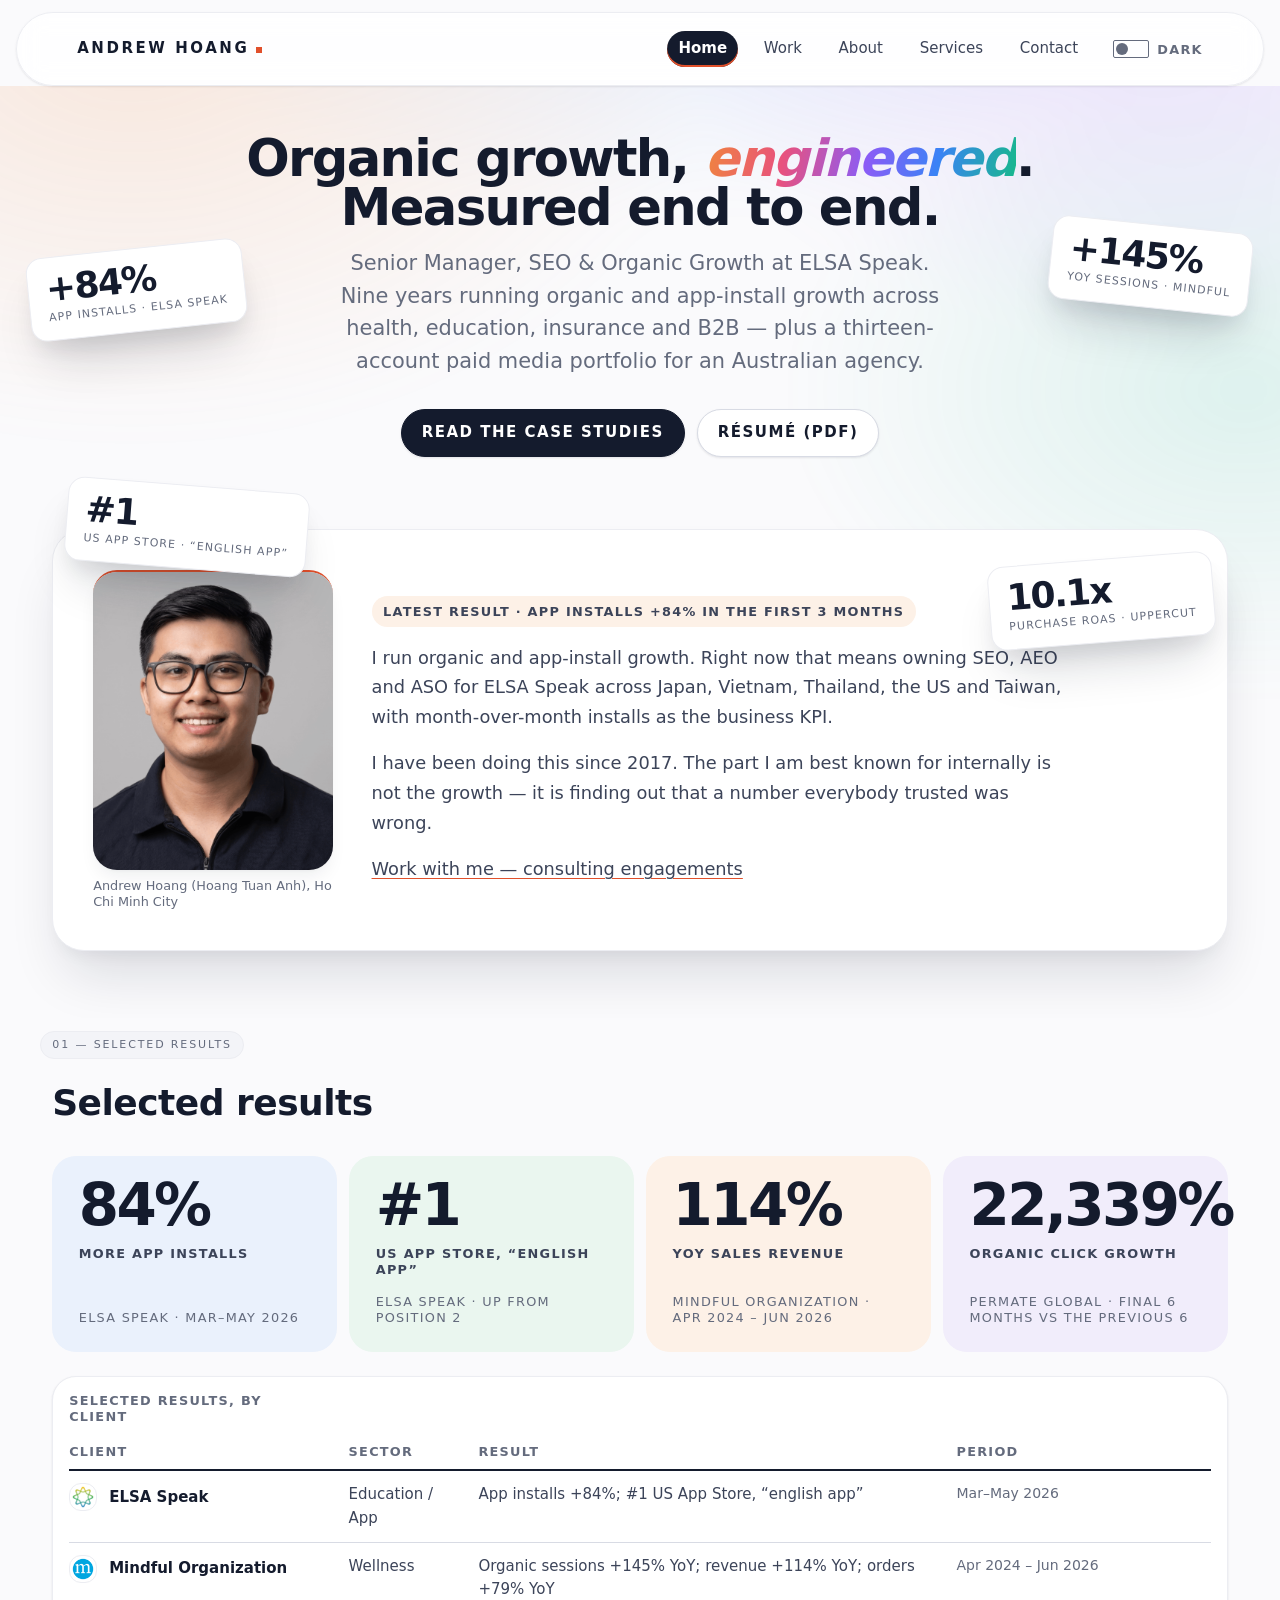
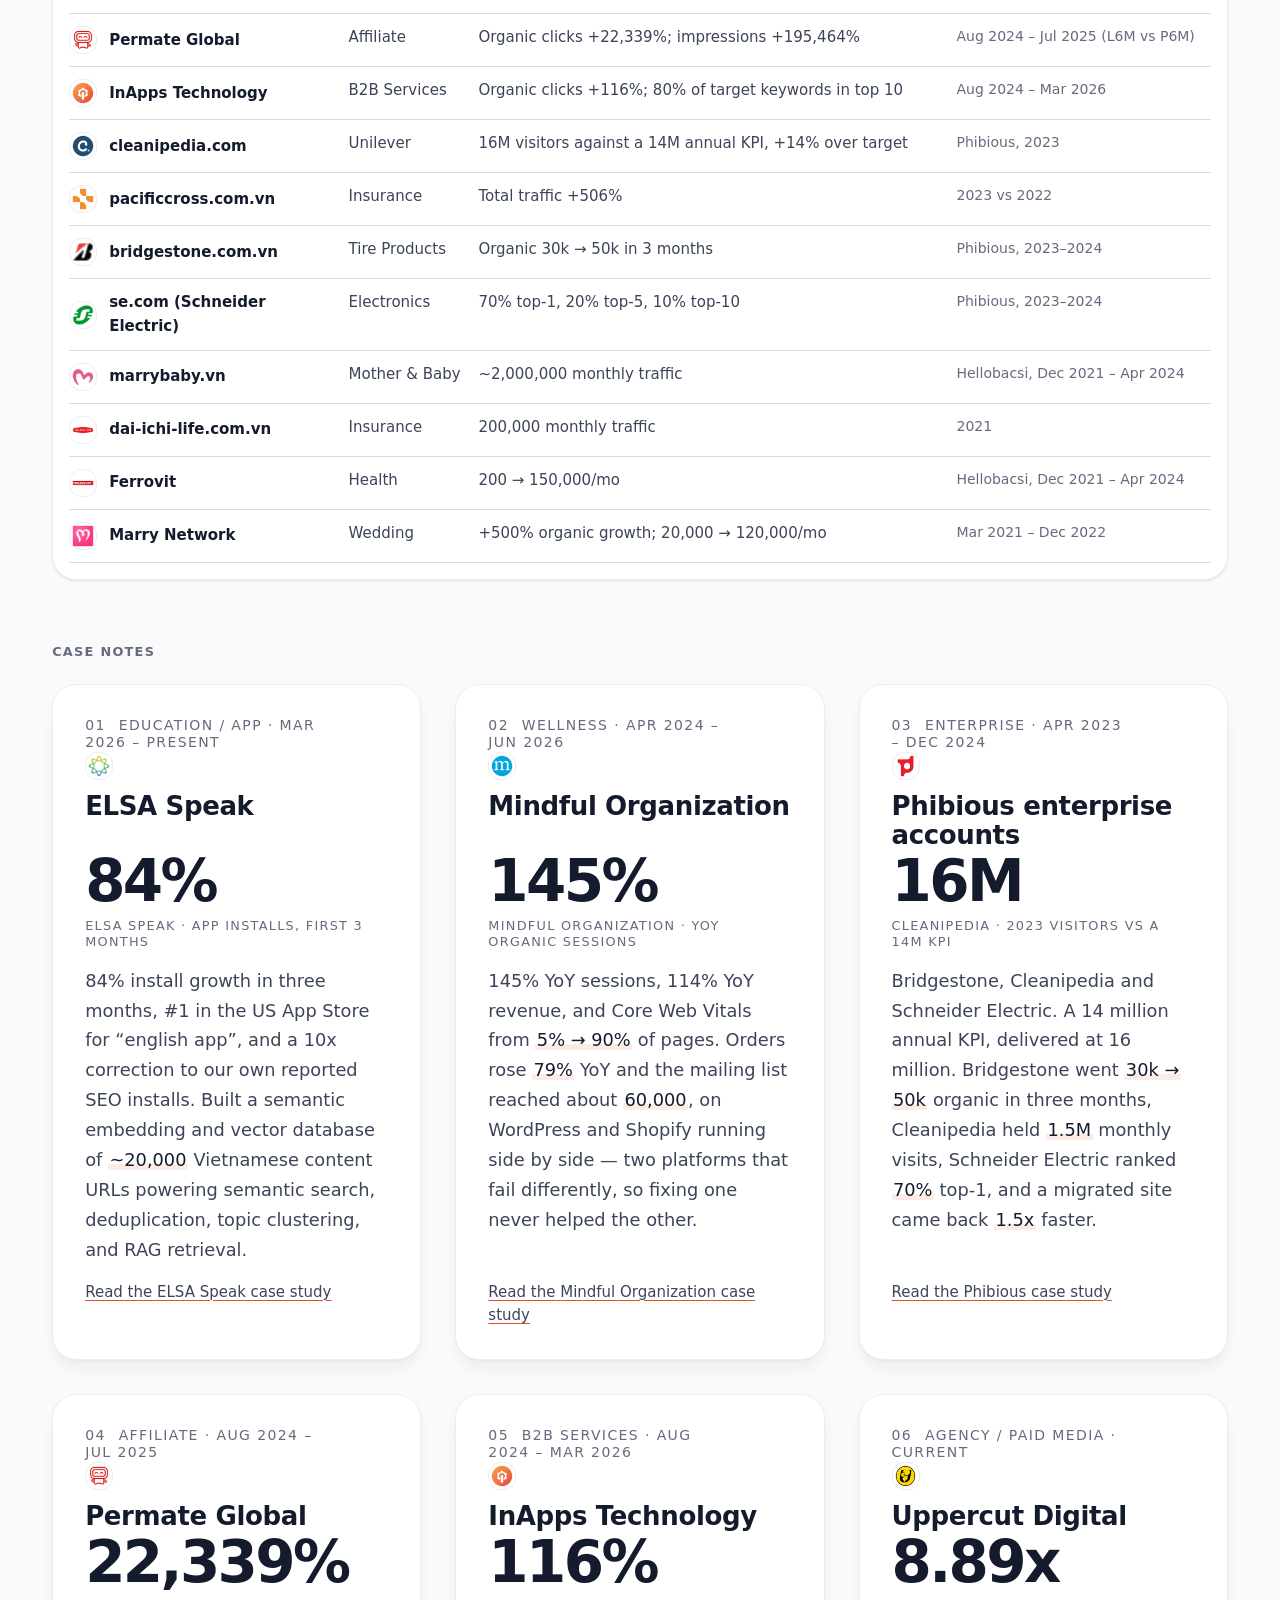
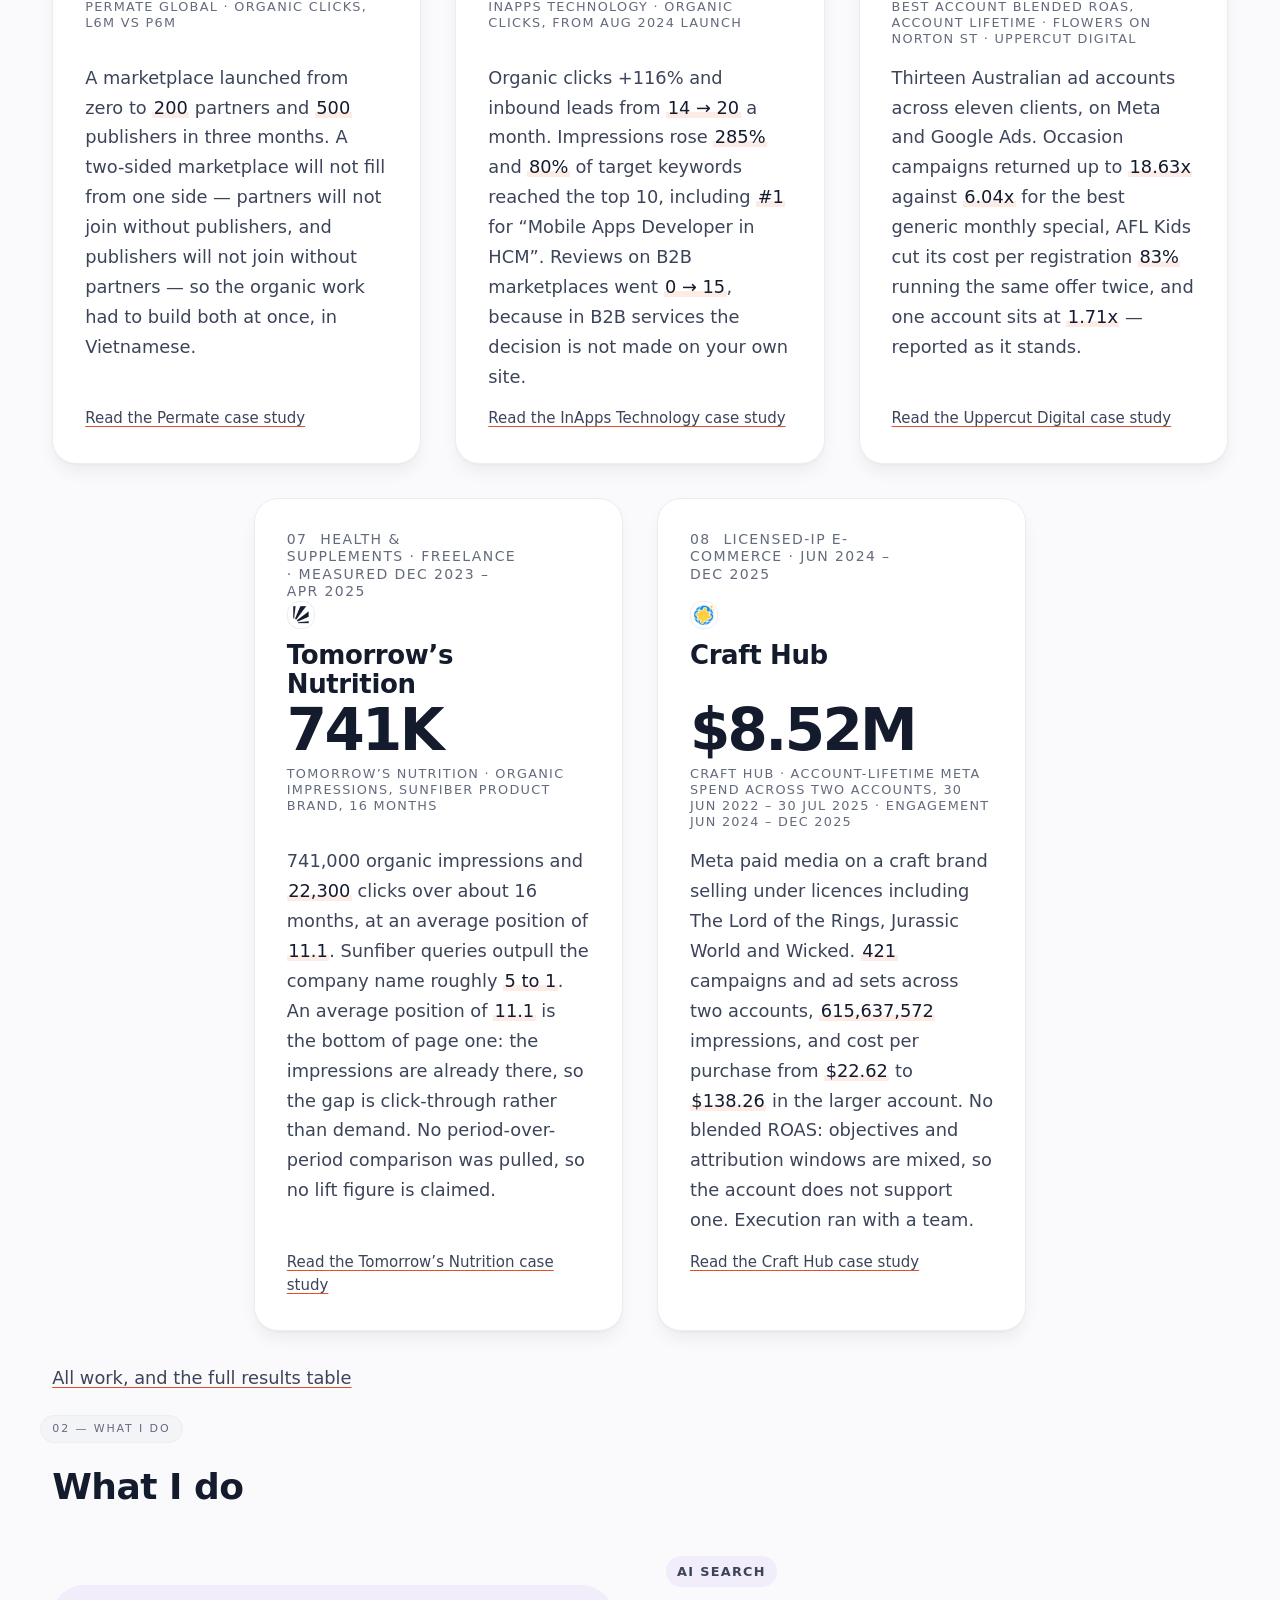
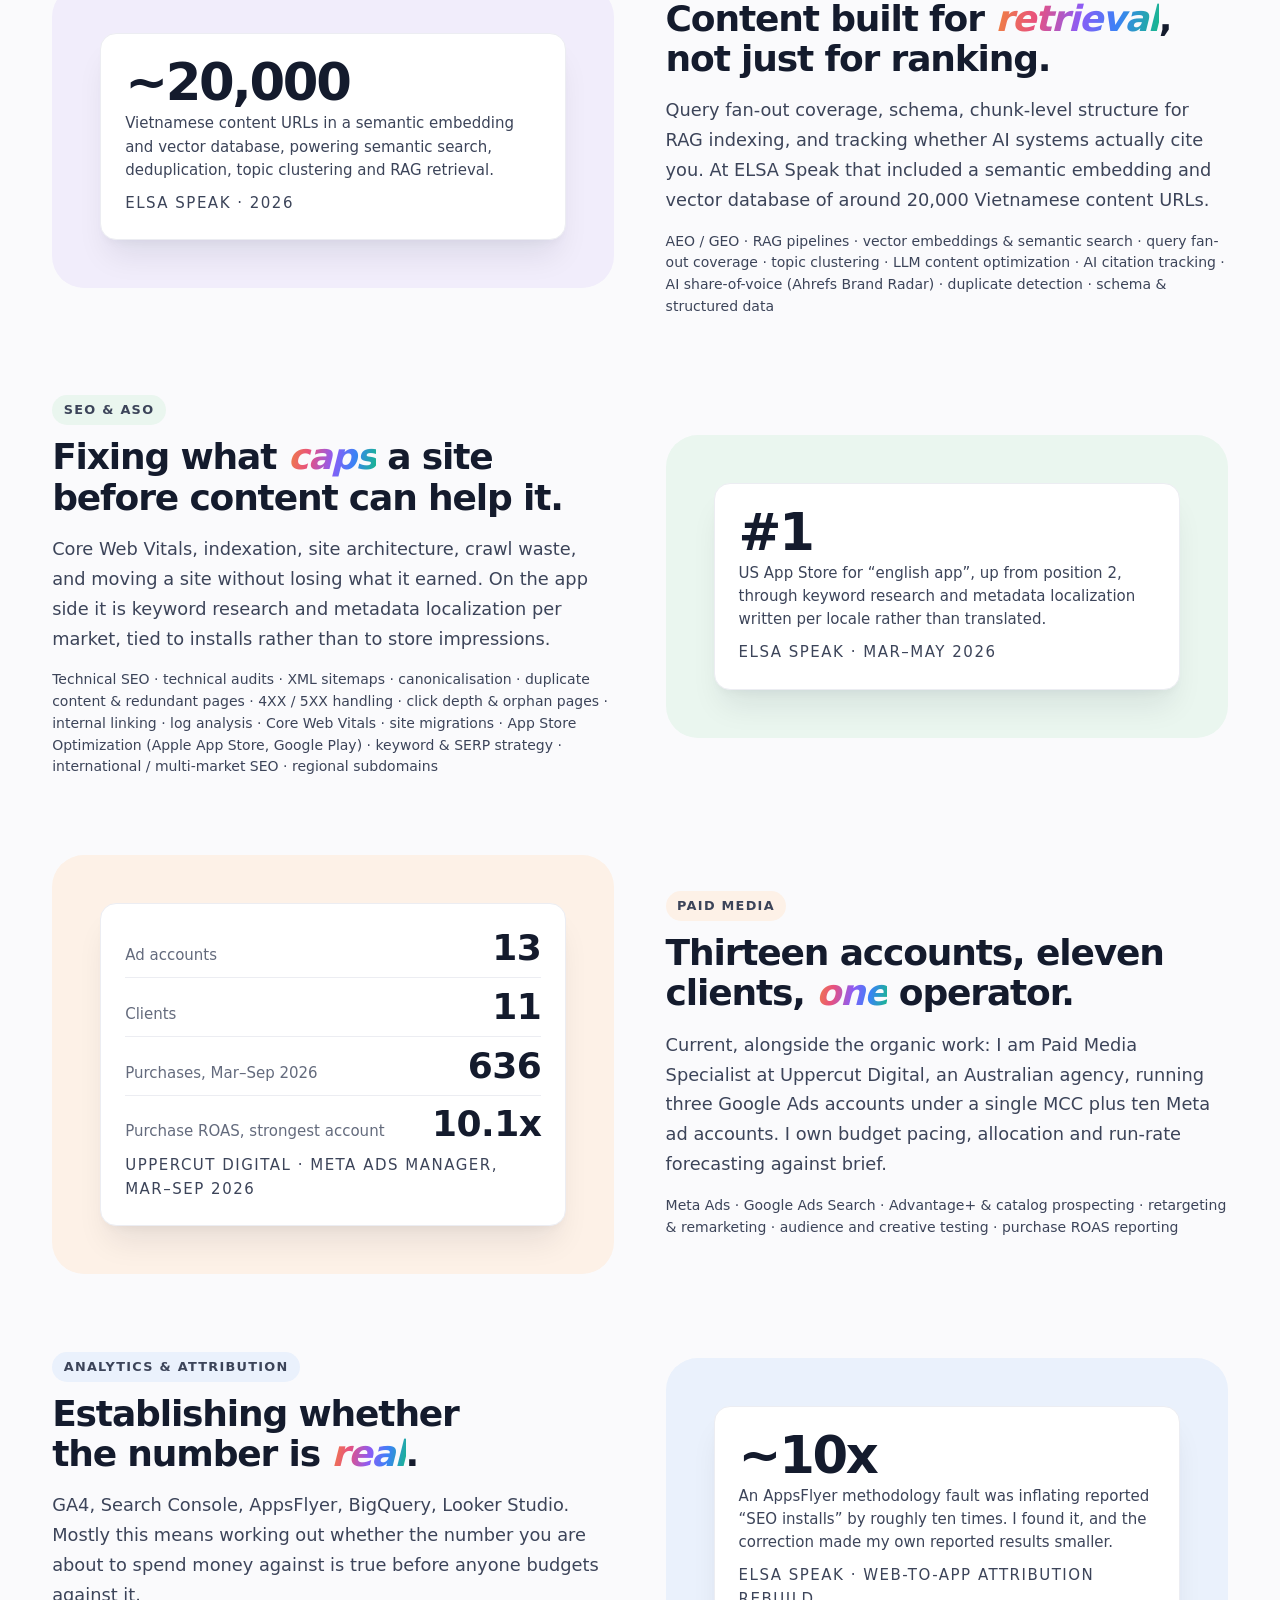
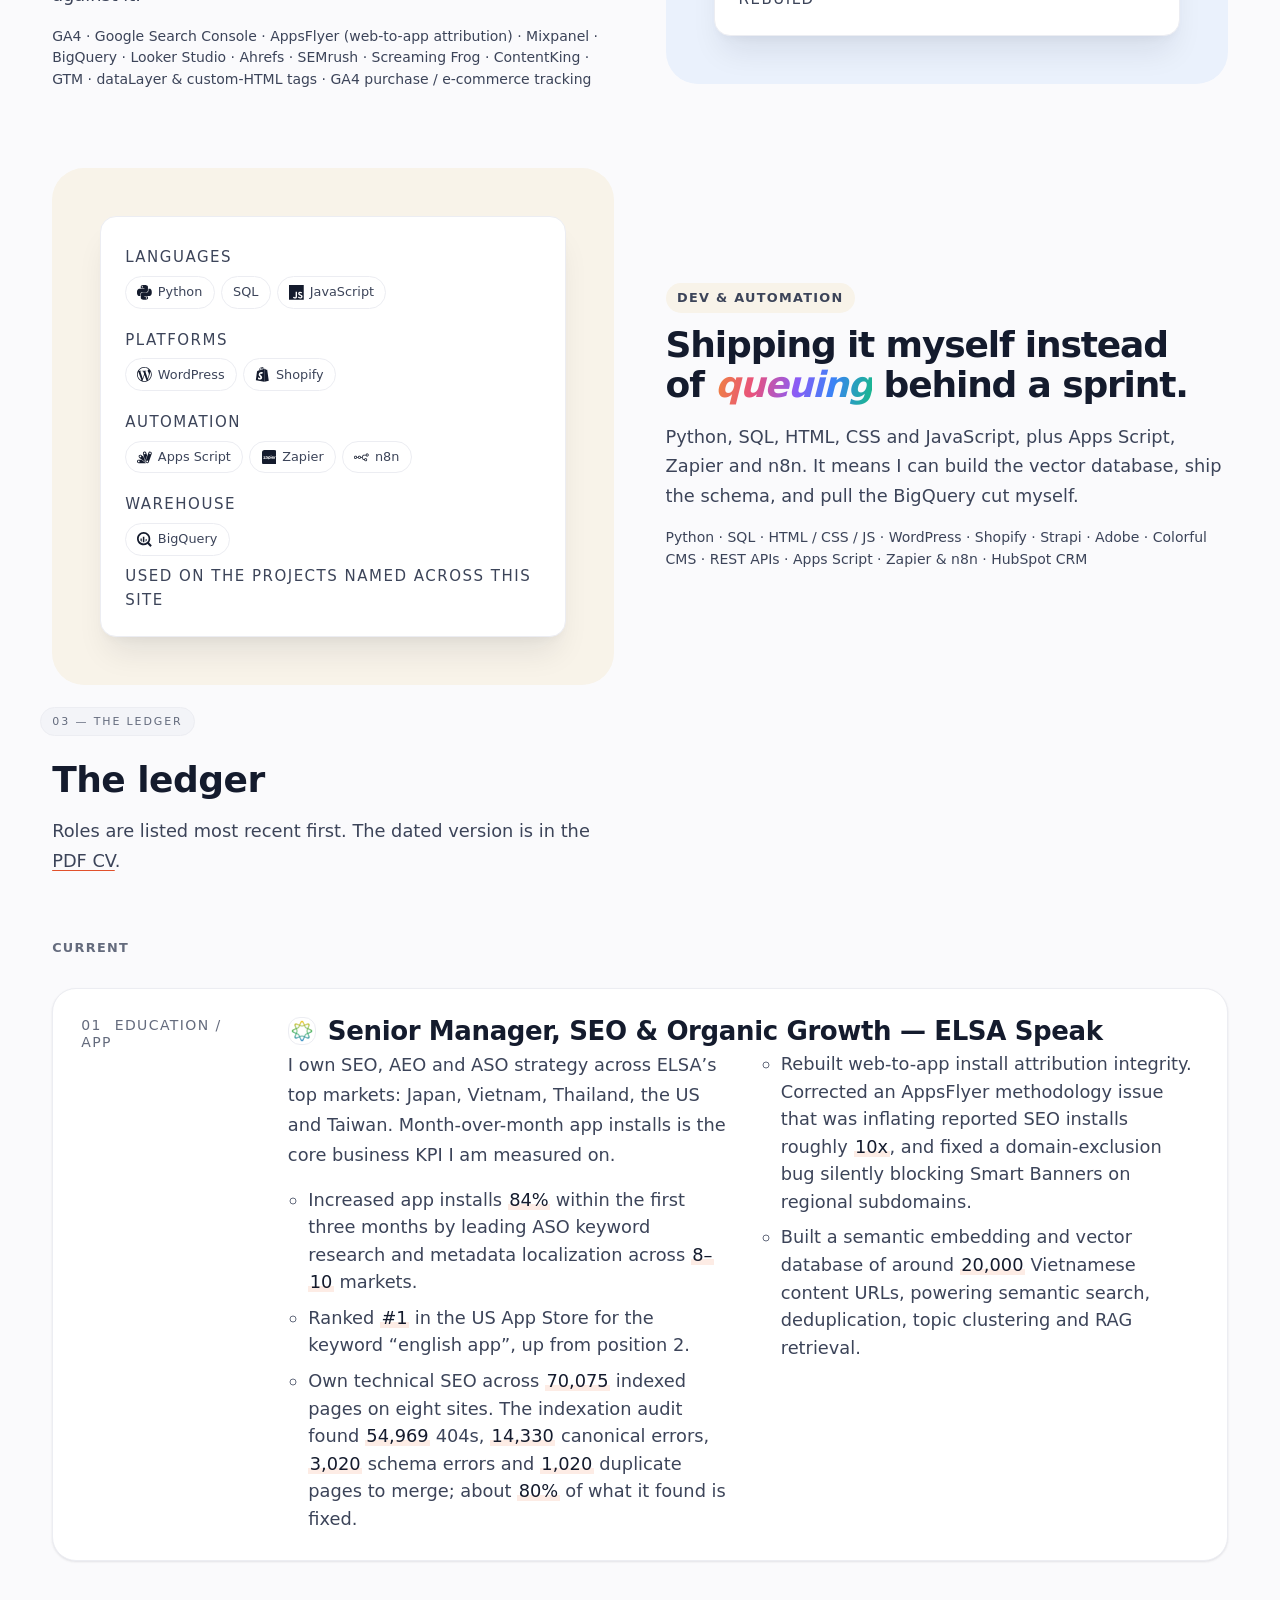
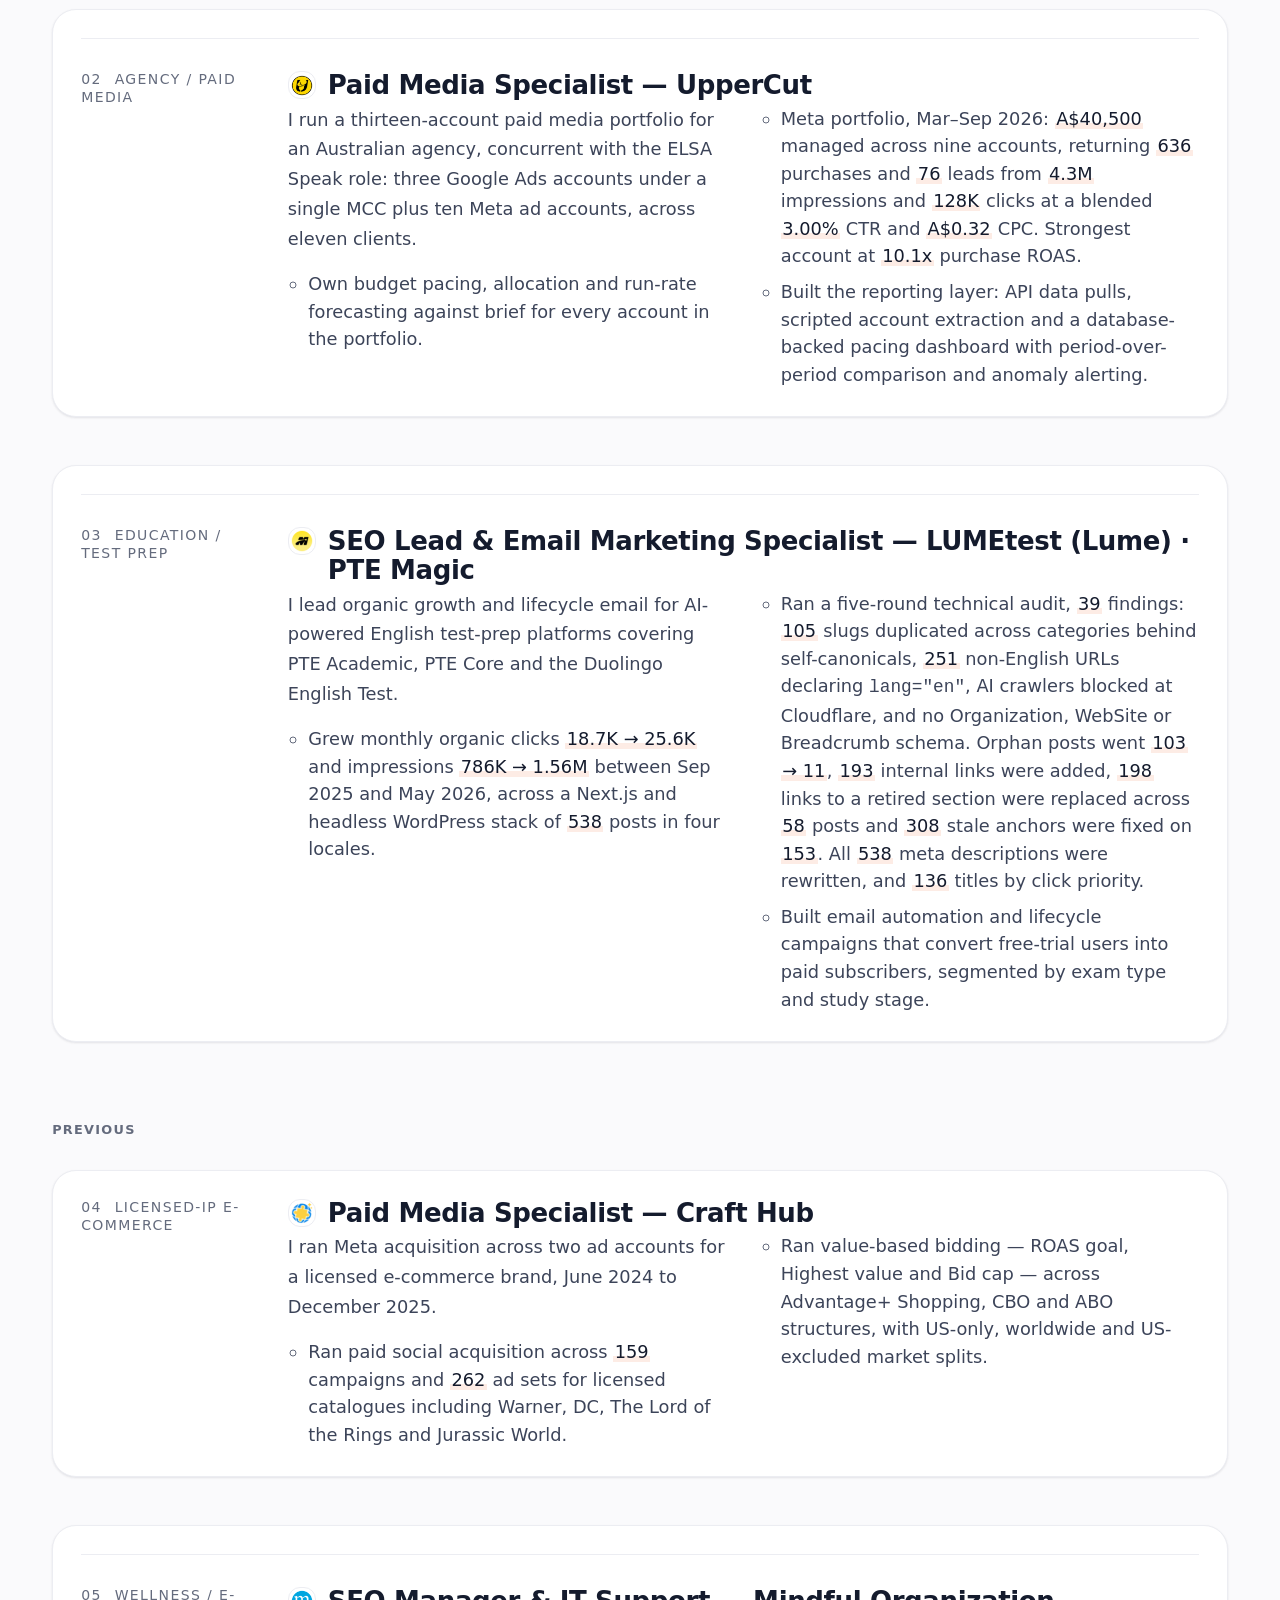
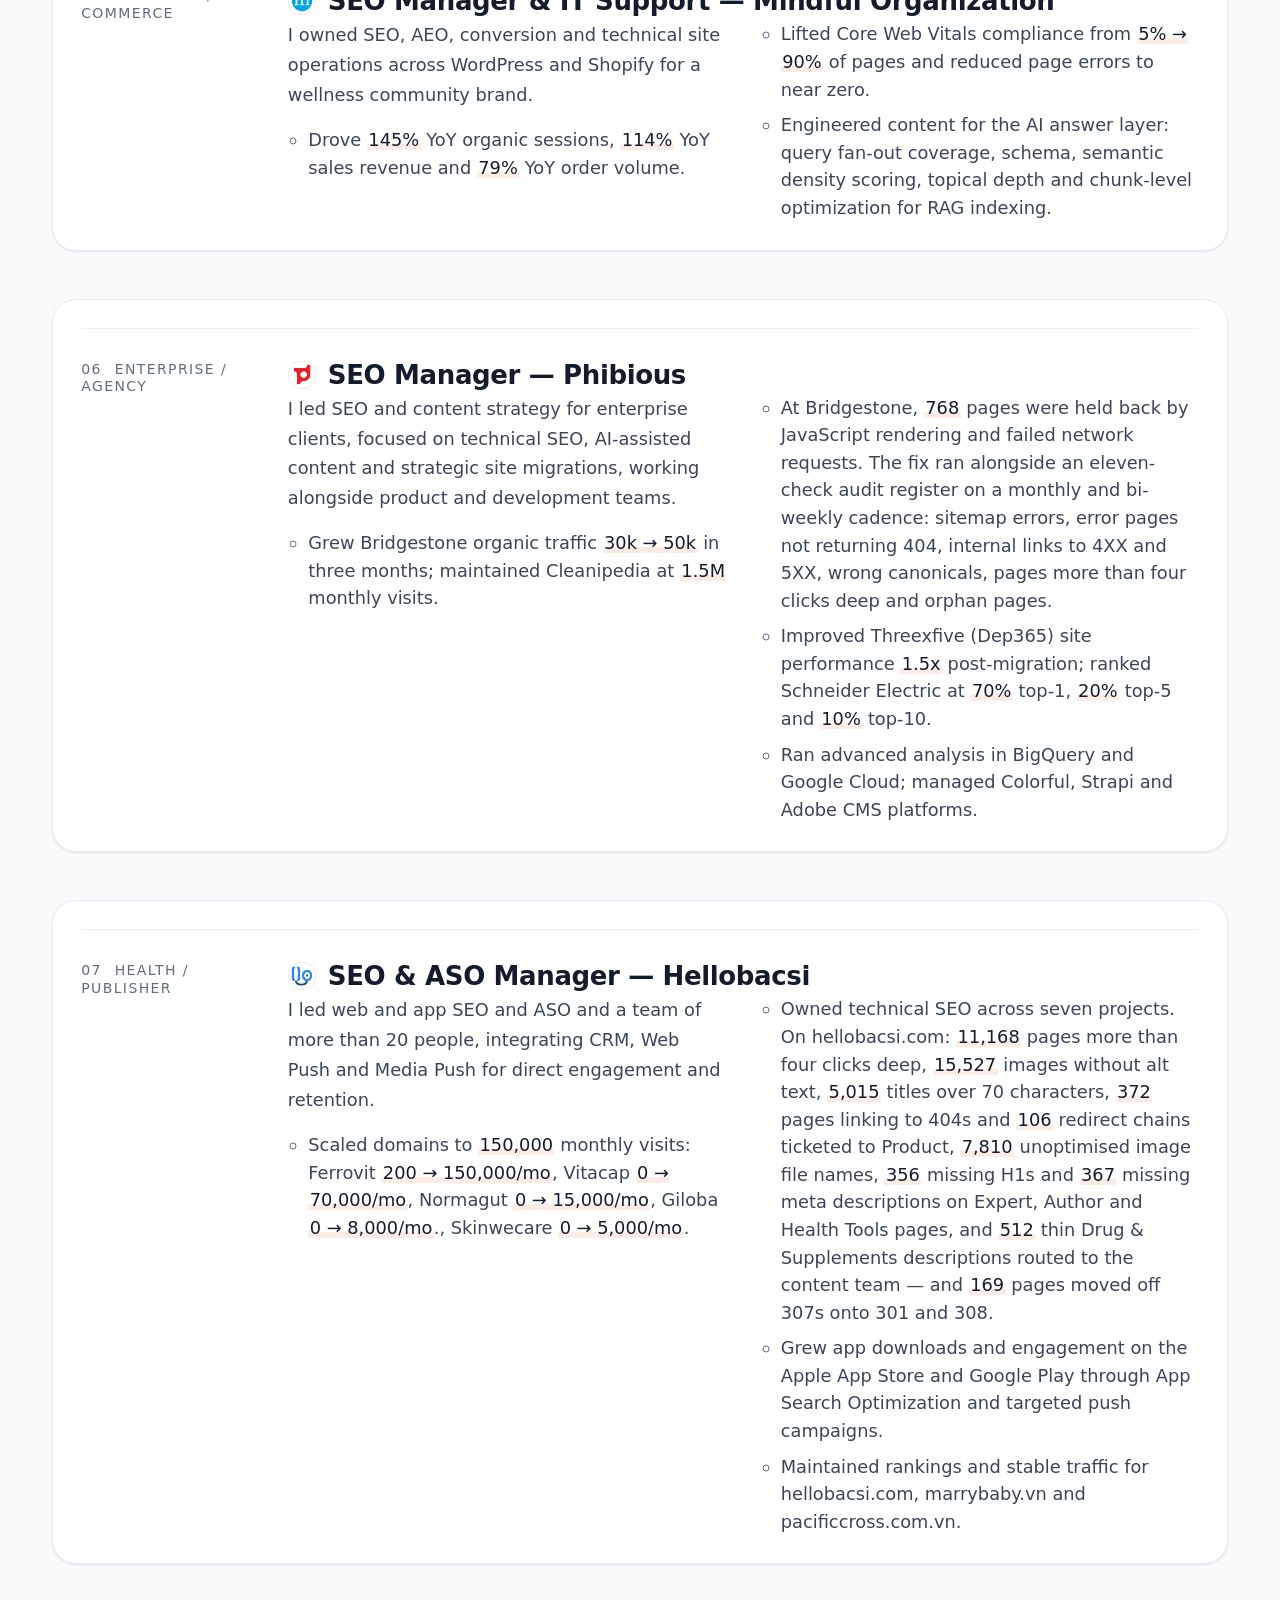
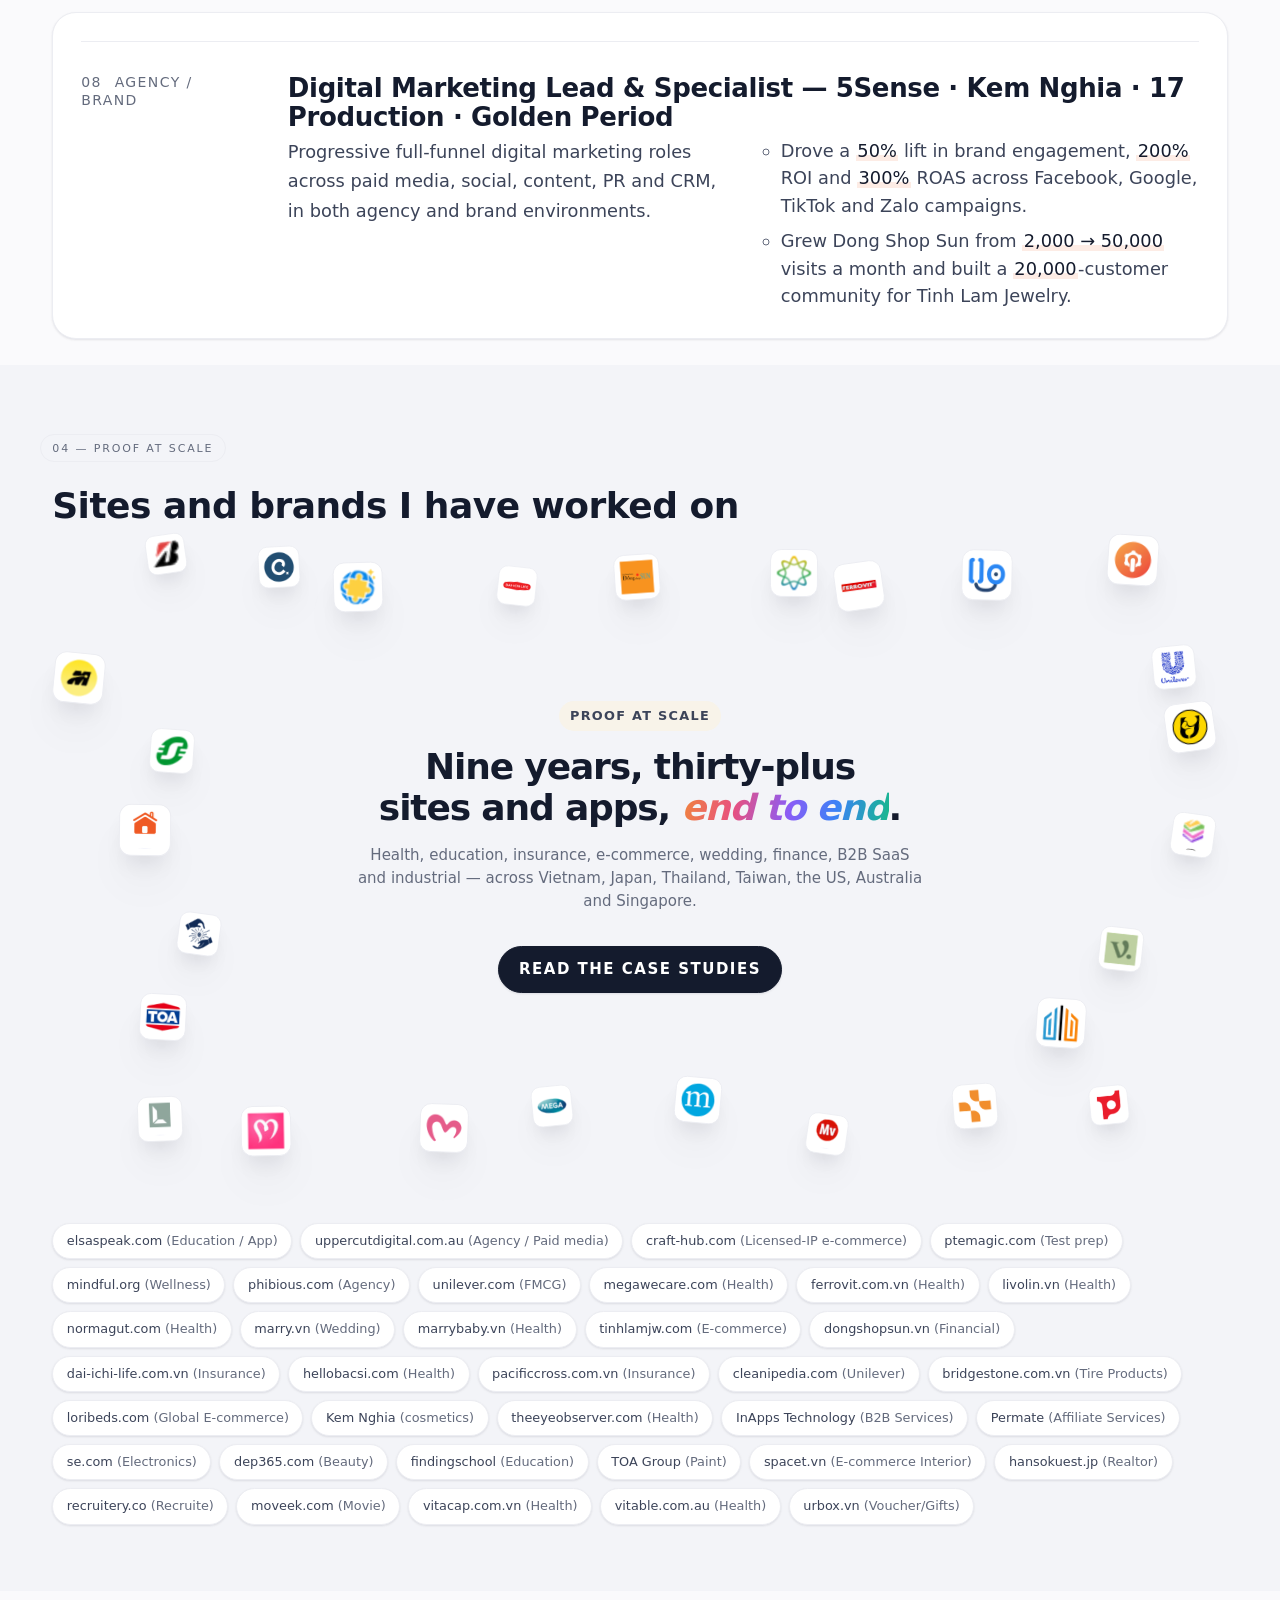
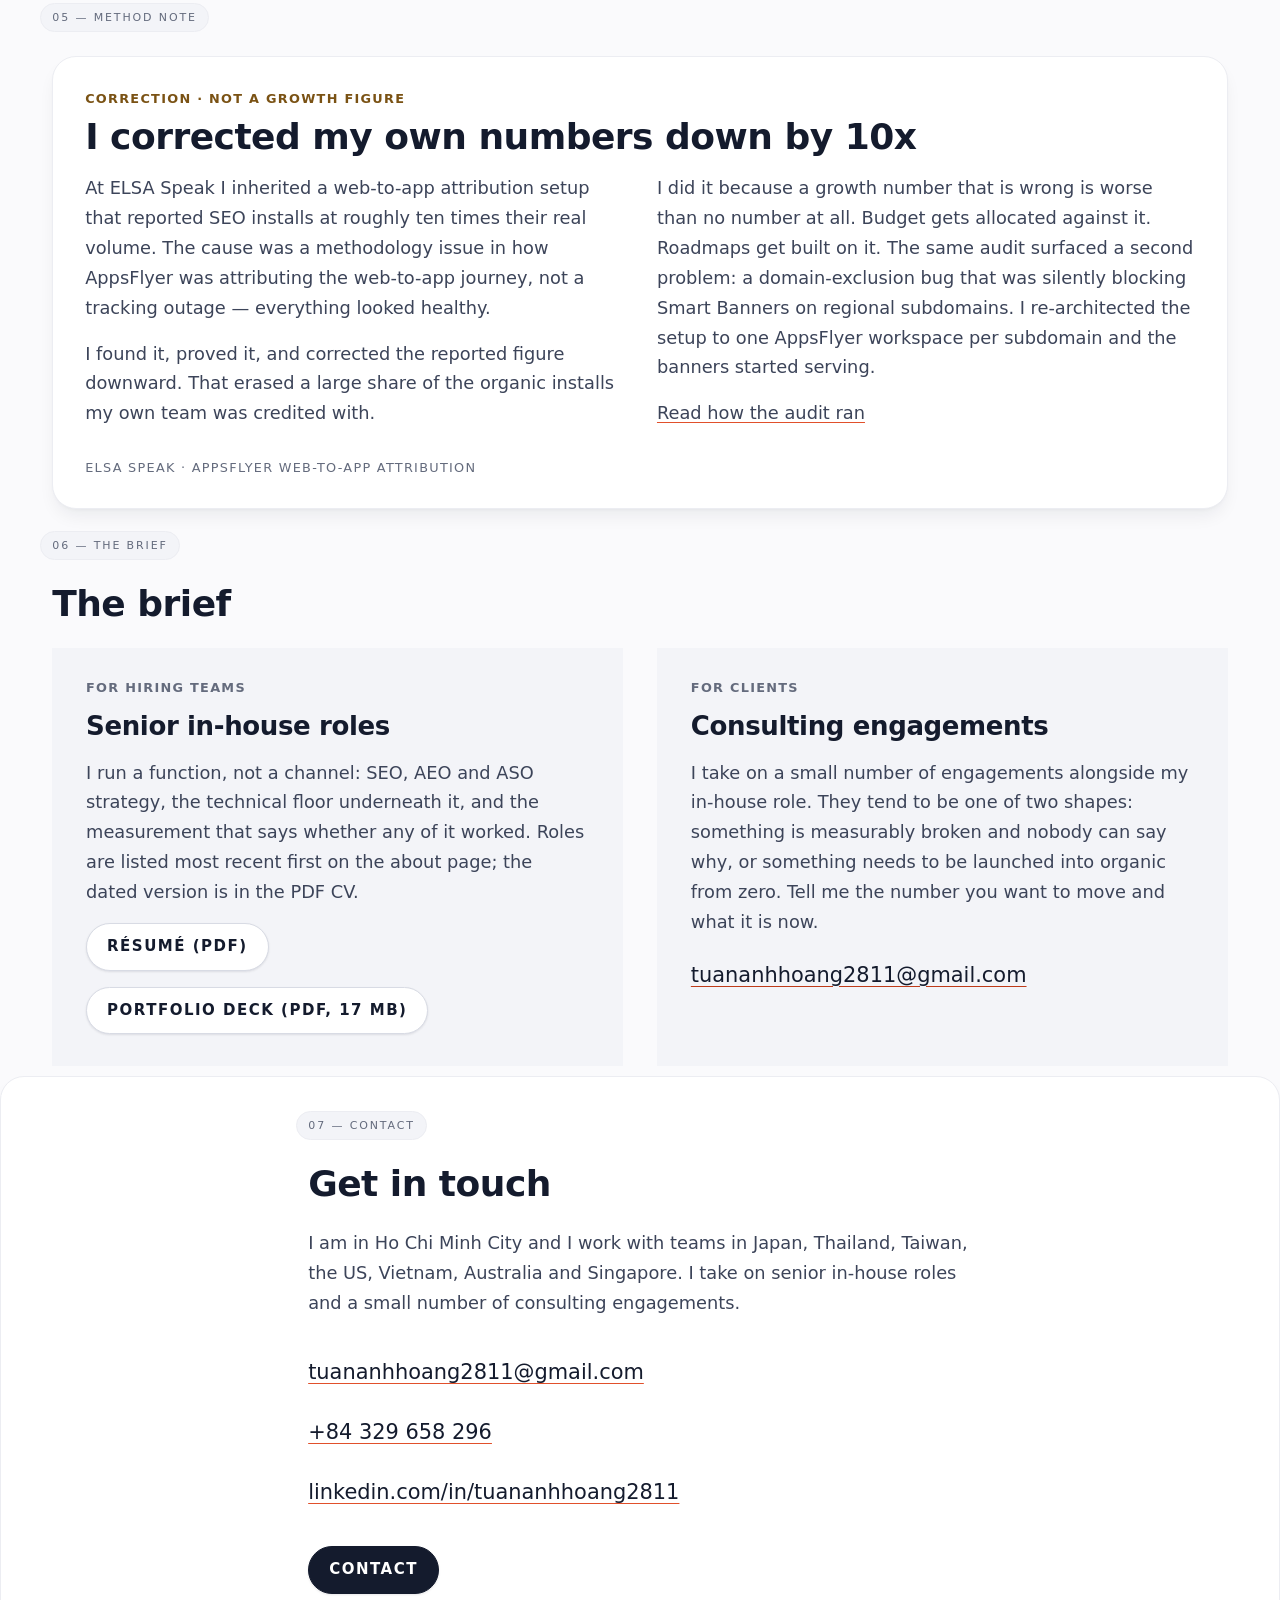
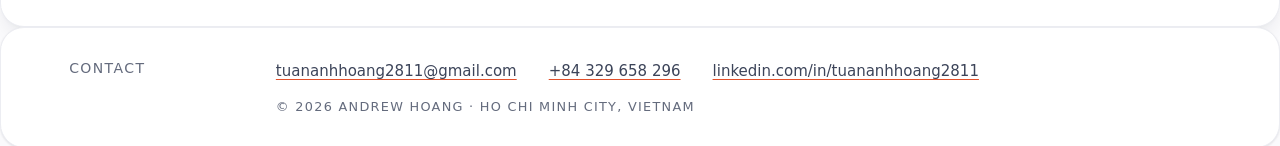
==== commit d340e14e: "Revert the Resume V2 changes Restores the site exactly as it was at 74d708f: the earlier timeline, r" ====
--- a/index.html
+++ b/index.html
@@ -13,7 +13,7 @@
 <script>try{var t=localStorage.getItem("ah-theme");if(t==="dark"||t==="light")document.documentElement.setAttribute("data-theme",t)}catch(e){}</script>
 
 <title>Andrew Hoang — SEO, AEO &amp; ASO</title>
-<meta name="description" content="I run organic and app-install growth. 84% growth in reported installs in three months at ELSA Speak. 145% YoY organic sessions at Mindful Organization. Based in Ho Chi Minh City.">
+<meta name="description" content="I run organic and app-install growth. 84% more installs in three months at ELSA Speak. 145% YoY organic sessions at Mindful Organization. Based in Ho Chi Minh City.">
 <meta name="author" content="Andrew Hoang">
 <!-- STAGING: site is hidden from search engines. Run ./go-live.sh to reverse. -->
 <meta name="robots" content="noindex, nofollow">
@@ -34,7 +34,7 @@
 <meta property="og:site_name" content="Andrew Hoang">
 <meta property="og:locale" content="en_US">
 <meta property="og:title" content="Andrew Hoang — SEO, AEO &amp; ASO">
-<meta property="og:description" content="I run organic and app-install growth. 84% growth in reported installs in three months at ELSA Speak. 145% YoY organic sessions at Mindful Organization. Based in Ho Chi Minh City.">
+<meta property="og:description" content="I run organic and app-install growth. 84% more installs in three months at ELSA Speak. 145% YoY organic sessions at Mindful Organization. Based in Ho Chi Minh City.">
 <meta property="og:url" content="https://REPLACE-WITH-YOUR-DOMAIN/">
 <meta property="og:image" content="https://REPLACE-WITH-YOUR-DOMAIN/assets/img/andrew-hoang.png">
 <meta property="og:image:type" content="image/png">
@@ -46,7 +46,7 @@
 
 <meta name="twitter:card" content="summary">
 <meta name="twitter:title" content="Andrew Hoang — SEO, AEO &amp; ASO">
-<meta name="twitter:description" content="I run organic and app-install growth. 84% growth in reported installs in three months at ELSA Speak. 145% YoY organic sessions at Mindful Organization. Based in Ho Chi Minh City.">
+<meta name="twitter:description" content="I run organic and app-install growth. 84% more installs in three months at ELSA Speak. 145% YoY organic sessions at Mindful Organization. Based in Ho Chi Minh City.">
 <meta name="twitter:image" content="https://REPLACE-WITH-YOUR-DOMAIN/assets/img/andrew-hoang.png">
 <meta name="twitter:image:alt" content="Portrait of Andrew Hoang, SEO, AEO and GEO specialist based in Ho Chi Minh City, Vietnam.">
 
@@ -129,13 +129,13 @@
         },
         {
           "@type": "OrganizationRole",
-          "roleName": "SEO & Email Marketing Consultant",
+          "roleName": "SEO Lead & Email Marketing Specialist",
           "startDate": "2025-09",
           "worksFor": { "@id": "https://REPLACE-WITH-YOUR-DOMAIN/#org-lumetest" }
         },
         {
           "@type": "OrganizationRole",
-          "roleName": "Paid Media Consultant",
+          "roleName": "Paid Media Specialist",
           "startDate": "2026-03",
           "worksFor": { "@id": "https://REPLACE-WITH-YOUR-DOMAIN/#org-uppercut" }
         }
@@ -247,8 +247,7 @@
     {
       "@type": "Organization",
       "@id": "https://REPLACE-WITH-YOUR-DOMAIN/#org-hellobacsi",
-      "name": "Hello Health Group",
-      "alternateName": "Hellobacsi",
+      "name": "Hellobacsi",
       "url": "https://hellobacsi.com/"
     },
     {
@@ -261,7 +260,7 @@
       "@id": "https://REPLACE-WITH-YOUR-DOMAIN/#webpage",
       "url": "https://REPLACE-WITH-YOUR-DOMAIN/",
       "name": "Andrew Hoang — SEO, AEO & ASO",
-      "description": "I run organic and app-install growth. 84% growth in reported installs in three months at ELSA Speak. 145% YoY organic sessions at Mindful Organization. Based in Ho Chi Minh City.",
+      "description": "I run organic and app-install growth. 84% more installs in three months at ELSA Speak. 145% YoY organic sessions at Mindful Organization. Based in Ho Chi Minh City.",
       "isPartOf": { "@id": "https://REPLACE-WITH-YOUR-DOMAIN/#website" },
       "about": { "@id": "https://REPLACE-WITH-YOUR-DOMAIN/#person" },
       "mainEntity": { "@id": "https://REPLACE-WITH-YOUR-DOMAIN/#person" },
@@ -327,7 +326,7 @@
 
       <div class="c-hero__head">
         <h1 id="lede-h">Organic growth, <em class="u-grad">engineered</em>. Measured end to end.</h1>
-        <p class="c-hero__dek">Senior Manager, SEO &amp; Organic Growth at ELSA Speak. Nine years connecting website roadmaps, technical SEO, UX and attribution to acquisition and conversion across health, education, insurance and B2B &mdash; plus paid media consulting on thirteen accounts for an Australian agency.</p>
+        <p class="c-hero__dek">Senior Manager, SEO &amp; Organic Growth at ELSA Speak. Nine years running organic and app-install growth across health, education, insurance and B2B &mdash; plus a thirteen-account paid media portfolio for an Australian agency.</p>
 
         <div class="c-actions c-actions--center u-mt-lg">
           <a class="c-btn c-btn--primary" href="work/index.html">Read the case studies</a>
@@ -336,7 +335,7 @@
       </div>
 
       <div class="c-hero__floats">
-        <div class="c-float"><b>+84%</b><span>Reported installs &middot; ELSA Speak</span></div>
+        <div class="c-float"><b>+84%</b><span>App installs &middot; ELSA Speak</span></div>
         <div class="c-float"><b>#1</b><span>US App Store &middot; &ldquo;english app&rdquo;</span></div>
         <div class="c-float"><b>+145%</b><span>YoY sessions &middot; Mindful</span></div>
         <div class="c-float"><b>10.1x</b><span>Purchase ROAS &middot; UpperCut</span></div>
@@ -351,7 +350,7 @@
           <figcaption>Andrew Hoang (Hoang Tuan Anh), Ho Chi Minh City</figcaption>
         </figure>
         <div>
-          <p class="c-tag c-tag--peach">Latest result &middot; 100% of Q3 2026 organic KPIs at ELSA Speak</p>
+          <p class="c-tag c-tag--peach">Latest result &middot; app installs +84% in the first 3 months</p>
           <div class="prose u-mt-sm">
             <p>I run organic and app-install growth. Right now that means owning SEO, AEO and ASO for ELSA Speak across Japan, Vietnam, Thailand, the US and Taiwan, with month-over-month installs as the business KPI.</p>
             <p>I have been doing this since 2017. The part I am best known for internally is not the growth &mdash; it is finding out that a number everybody trusted was wrong.</p>
@@ -378,8 +377,8 @@
       <ul class="c-metrics">
         <li class="c-metric reveal" style="--i:0">
           <p class="figure">84%</p>
-          <p class="label">Reported app installs</p>
-          <p class="source">ELSA Speak · Mar&ndash;May 2026 vs historical</p>
+          <p class="label">More app installs</p>
+          <p class="source">ELSA Speak · Mar&ndash;May 2026</p>
         </li>
         <li class="c-metric reveal" style="--i:1">
           <p class="figure">#1</p>
@@ -389,7 +388,7 @@
         <li class="c-metric reveal" style="--i:2">
           <p class="figure figure--long">114%</p>
           <p class="label">YoY sales revenue</p>
-          <p class="source">Mindful Organization · Apr 2024 – Mar 2026</p>
+          <p class="source">Mindful Organization · Apr 2024 – Jun 2026</p>
         </li>
         <li class="c-metric reveal" style="--i:3">
           <p class="figure figure--xlong">22,339%</p>
@@ -416,14 +415,14 @@
             <tr role="row">
               <th role="rowheader" scope="row"><span class="c-markrow"><span class="c-mark c-mark--sm c-mark--img" aria-hidden="true"><img src="assets/img/clients/elsa-speak.png" width="160" height="160" alt="" loading="lazy" decoding="async"></span><span>ELSA Speak</span></span></th>
               <td role="cell"><span class="c-table__lab" aria-hidden="true">Sector</span><span class="c-table__val">Education / App</span></td>
-              <td role="cell"><span class="c-table__lab" aria-hidden="true">Result</span><span class="c-table__val">Reported app installs +84% vs historical; #1 US App Store, &ldquo;english app&rdquo;; 100% of Q3 2026 organic KPIs</span></td>
+              <td role="cell"><span class="c-table__lab" aria-hidden="true">Result</span><span class="c-table__val">App installs +84%; #1 US App Store, &ldquo;english app&rdquo;</span></td>
               <td role="cell"><span class="c-table__lab" aria-hidden="true">Period</span><span class="c-table__val">Mar&ndash;May 2026</span></td>
             </tr>
             <tr role="row">
               <th role="rowheader" scope="row"><span class="c-markrow"><span class="c-mark c-mark--sm c-mark--img" aria-hidden="true"><img src="assets/img/clients/mindful-organization.png" width="160" height="160" alt="" loading="lazy" decoding="async"></span><span>Mindful Organization</span></span></th>
               <td role="cell"><span class="c-table__lab" aria-hidden="true">Sector</span><span class="c-table__val">Wellness</span></td>
               <td role="cell"><span class="c-table__lab" aria-hidden="true">Result</span><span class="c-table__val">Organic sessions +145% YoY; revenue +114% YoY; orders +79% YoY</span></td>
-              <td role="cell"><span class="c-table__lab" aria-hidden="true">Period</span><span class="c-table__val">Apr 2024 – Mar 2026</span></td>
+              <td role="cell"><span class="c-table__lab" aria-hidden="true">Period</span><span class="c-table__val">Apr 2024 – Jun 2026</span></td>
             </tr>
             <tr role="row">
               <th role="rowheader" scope="row"><span class="c-markrow"><span class="c-mark c-mark--sm c-mark--img" aria-hidden="true"><img src="assets/img/clients/permate.png" width="160" height="160" alt="" loading="lazy" decoding="async"></span><span>Permate Global</span></span></th>
@@ -465,7 +464,7 @@
               <th role="rowheader" scope="row"><span class="c-markrow"><span class="c-mark c-mark--sm c-mark--img" aria-hidden="true"><img src="assets/img/clients/marrybaby.png" width="160" height="160" alt="" loading="lazy" decoding="async"></span><span>marrybaby.vn</span></span></th>
               <td role="cell"><span class="c-table__lab" aria-hidden="true">Sector</span><span class="c-table__val">Mother &amp; Baby</span></td>
               <td role="cell"><span class="c-table__lab" aria-hidden="true">Result</span><span class="c-table__val">~2,000,000 monthly traffic</span></td>
-              <td role="cell"><span class="c-table__lab" aria-hidden="true">Period</span><span class="c-table__val">Hello Health Group, Dec 2021 &ndash; Mar 2023</span></td>
+              <td role="cell"><span class="c-table__lab" aria-hidden="true">Period</span><span class="c-table__val">Hellobacsi, Dec 2021 &ndash; Apr 2024</span></td>
             </tr>
             <tr role="row">
               <th role="rowheader" scope="row"><span class="c-markrow"><span class="c-mark c-mark--sm c-mark--img" aria-hidden="true"><img src="assets/img/clients/dai-ichi-life.png" width="160" height="160" alt="" loading="lazy" decoding="async"></span><span>dai-ichi-life.com.vn</span></span></th>
@@ -477,7 +476,7 @@
               <th role="rowheader" scope="row"><span class="c-markrow"><span class="c-mark c-mark--sm c-mark--img" aria-hidden="true"><img src="assets/img/clients/ferrovit.png" width="160" height="160" alt="" loading="lazy" decoding="async"></span><span>Ferrovit</span></span></th>
               <td role="cell"><span class="c-table__lab" aria-hidden="true">Sector</span><span class="c-table__val">Health</span></td>
               <td role="cell"><span class="c-table__lab" aria-hidden="true">Result</span><span class="c-table__val">200 → 150,000/mo</span></td>
-              <td role="cell"><span class="c-table__lab" aria-hidden="true">Period</span><span class="c-table__val">Hello Health Group, Dec 2021 – Mar 2023</span></td>
+              <td role="cell"><span class="c-table__lab" aria-hidden="true">Period</span><span class="c-table__val">Hellobacsi, Dec 2021 – Apr 2024</span></td>
             </tr>
             <tr role="row">
               <th role="rowheader" scope="row"><span class="c-markrow"><span class="c-mark c-mark--sm c-mark--img" aria-hidden="true"><img src="assets/img/clients/marry.png" width="160" height="160" alt="" loading="lazy" decoding="async"></span><span>Marry Network</span></span></th>
@@ -499,8 +498,8 @@
             <div>
               <h3 class="c-note__client" id="note-elsa"><span class="c-markrow"><span class="c-mark c-mark--sm c-mark--img" aria-hidden="true"><img src="assets/img/clients/elsa-speak.png" width="160" height="160" alt="" loading="lazy" decoding="async"></span><span>ELSA Speak</span></span></h3>
               <p class="figure">84%</p>
-              <p class="source">ELSA Speak · reported app installs, first 3 months vs historical</p>
-              <p class="prose">84% growth in reported app installs over three months, 100% of Q3 2026 organic KPIs, #1 in the US App Store for &ldquo;english app&rdquo;, and a 10x correction to our own reported SEO installs. Built a semantic embedding and vector database of <b class="fig">~20,000</b> Vietnamese content URLs powering semantic search, deduplication, topic clustering, and RAG retrieval.</p>
+              <p class="source">ELSA Speak · app installs, first 3 months</p>
+              <p class="prose">84% install growth in three months, #1 in the US App Store for &ldquo;english app&rdquo;, and a 10x correction to our own reported SEO installs. Built a semantic embedding and vector database of <b class="fig">~20,000</b> Vietnamese content URLs powering semantic search, deduplication, topic clustering, and RAG retrieval.</p>
               <p class="c-note__more"><a href="work/elsa-speak.html">Read the ELSA Speak case study</a></p>
             </div>
           </article>
@@ -508,7 +507,7 @@
 
         <li class="c-note reveal" style="--i:1">
           <article class="row">
-            <p class="row__rail"><span class="c-note__idx">02</span> Wellness · Apr 2024 – Mar 2026</p>
+            <p class="row__rail"><span class="c-note__idx">02</span> Wellness · Apr 2024 – Jun 2026</p>
             <div>
               <h3 class="c-note__client" id="note-mindful"><span class="c-markrow"><span class="c-mark c-mark--sm c-mark--img" aria-hidden="true"><img src="assets/img/clients/mindful-organization.png" width="160" height="160" alt="" loading="lazy" decoding="async"></span><span>Mindful Organization</span></span></h3>
               <p class="figure figure--long">145%</p>
@@ -521,7 +520,7 @@
 
         <li class="c-note reveal" style="--i:2">
           <article class="row">
-            <p class="row__rail"><span class="c-note__idx">03</span> Enterprise · Apr 2023 – Mar 2024</p>
+            <p class="row__rail"><span class="c-note__idx">03</span> Enterprise · Apr 2023 – Dec 2024</p>
             <div>
               <h3 class="c-note__client" id="note-phibious"><span class="c-markrow"><span class="c-mark c-mark--sm c-mark--img" aria-hidden="true"><img src="assets/img/clients/phibious.png" width="160" height="160" alt="" loading="lazy" decoding="async"></span><span>Phibious enterprise accounts</span></span></h3>
               <p class="figure">16M</p>
@@ -560,7 +559,7 @@
 
         <li class="c-note reveal" style="--i:5">
           <article class="row">
-            <p class="row__rail"><span class="c-note__idx">06</span> Consulting / Paid media · Mar 2026 – Present</p>
+            <p class="row__rail"><span class="c-note__idx">06</span> Agency / Paid media · Current</p>
             <div>
               <h3 class="c-note__client" id="note-uppercut"><span class="c-markrow"><span class="c-mark c-mark--sm c-mark--img" aria-hidden="true"><img src="assets/img/clients/uppercut-digital.png" width="160" height="160" alt="" loading="lazy" decoding="async"></span><span>Uppercut Digital</span></span></h3>
               <p class="figure figure--long">8.89x</p>
@@ -666,7 +665,7 @@
           <div class="c-feat__body">
             <p class="c-tag c-tag--peach">Paid media</p>
             <h3 id="cap-paid">Thirteen accounts, eleven clients, <em class="u-grad">one</em> operator.</h3>
-            <p class="prose">Current, alongside the organic work: I am Paid Media Consultant for Uppercut Digital, an Australian agency, running three Google Ads accounts under a single MCC plus ten Meta ad accounts. I own budget pacing, allocation and run-rate forecasting against brief.</p>
+            <p class="prose">Current, alongside the organic work: I am Paid Media Specialist at Uppercut Digital, an Australian agency, running three Google Ads accounts under a single MCC plus ten Meta ad accounts. I own budget pacing, allocation and run-rate forecasting against brief.</p>
             <p class="c-tags">Meta Ads &middot; Google Ads Search &middot; Advantage+ &amp; catalog prospecting &middot; retargeting &amp; remarketing &middot; audience and creative testing &middot; purchase ROAS reporting</p>
           </div>
         </article>
@@ -715,7 +714,7 @@
             <p class="c-tag c-tag--sand">Dev &amp; automation</p>
             <h3 id="cap-dev">Shipping it myself instead of <em class="u-grad">queuing</em> behind a sprint.</h3>
             <p class="prose">Python, SQL, HTML, CSS and JavaScript, plus Apps Script, Zapier and n8n. It means I can build the vector database, ship the schema, and pull the BigQuery cut myself.</p>
-            <p class="c-tags">Python &middot; SQL &middot; HTML / CSS / JS &middot; WordPress &middot; Shopify &middot; Strapi &middot; Adobe Experience Manager (AEM) &middot; Colorful CMS &middot; REST APIs &middot; Apps Script &middot; Zapier &amp; n8n &middot; HubSpot CRM</p>
+            <p class="c-tags">Python &middot; SQL &middot; HTML / CSS / JS &middot; WordPress &middot; Shopify &middot; Strapi &middot; Adobe &middot; Colorful CMS &middot; REST APIs &middot; Apps Script &middot; Zapier &amp; n8n &middot; HubSpot CRM</p>
           </div>
         </article>
 
@@ -746,9 +745,7 @@
               <h4 id="role-elsa-speak"><span class="c-markrow"><span class="c-mark c-mark--sm c-mark--img" aria-hidden="true"><img src="assets/img/clients/elsa-speak.png" width="160" height="160" alt="" loading="lazy" decoding="async"></span><span>Senior Manager, SEO &amp; Organic Growth — ELSA Speak</span></span></h4>
               <p class="c-ledger__scope">I own SEO, AEO and ASO strategy across ELSA&rsquo;s top markets: Japan, Vietnam, Thailand, the US and Taiwan. Month-over-month app installs is the core business KPI I am measured on.</p>
               <ul class="c-ledger__bullets">
-                <li>Achieved <b class="fig">100%</b> of Q3 2026 organic-channel KPIs: <b class="fig">50,000</b> web-to-app installs; platform installs of <b class="fig">508,048</b> on iOS and <b class="fig">909,630</b> on Android; <b class="fig">US$175K</b> revenue.</li>
-                <li>Led the Global and Japan website revamp roadmap (Mar&ndash;Jul 2026), covering UI/UX and three delivery phases &mdash; preparation, backup and setup; staging implementation and testing; production rollout &mdash; coordinating priorities and delivery across Design, Product, Development and Brand.</li>
-                <li>Measured <b class="fig">84%</b> growth in reported app installs over the first three months against historical data, during the attribution remediation and CRO rollout; evaluated homepage and blog CTAs, package upsells and sitewide Smart Banners through pre/post comparisons.</li>
+                <li>Increased app installs <b class="fig">84%</b> within the first three months by leading ASO keyword research and metadata localization across <b class="fig">8–10</b> markets.</li>
                 <li>Ranked <b class="fig">#1</b> in the US App Store for the keyword &ldquo;english app&rdquo;, up from position 2.</li>
                 <li>Own technical SEO across <b class="fig">70,075</b> indexed pages on eight sites. The indexation audit found <b class="fig">54,969</b> 404s, <b class="fig">14,330</b> canonical errors, <b class="fig">3,020</b> schema errors and <b class="fig">1,020</b> duplicate pages to merge; about <b class="fig">80%</b> of what it found is fixed.</li>
                 <li>Rebuilt web-to-app install attribution integrity. Corrected an AppsFlyer methodology issue that was inflating reported SEO installs roughly <b class="fig">10x</b>, and fixed a domain-exclusion bug silently blocking Smart Banners on regional subdomains.</li>
@@ -760,9 +757,9 @@
 
         <li>
           <div class="row">
-            <p class="row__rail"><span class="c-note__idx">02</span> Consulting / Paid media</p>
-            <div>
-              <h4 id="role-uppercut"><span class="c-markrow"><span class="c-mark c-mark--sm c-mark--img" aria-hidden="true"><img src="assets/img/clients/uppercut-digital.png" width="160" height="160" alt="" loading="lazy" decoding="async"></span><span>Paid Media Consultant &mdash; Uppercut Digital</span></span></h4>
+            <p class="row__rail"><span class="c-note__idx">02</span> Agency / Paid media</p>
+            <div>
+              <h4 id="role-uppercut"><span class="c-markrow"><span class="c-mark c-mark--sm c-mark--img" aria-hidden="true"><img src="assets/img/clients/uppercut-digital.png" width="160" height="160" alt="" loading="lazy" decoding="async"></span><span>Paid Media Specialist &mdash; UpperCut</span></span></h4>
               <p class="c-ledger__scope">I run a thirteen-account paid media portfolio for an Australian agency, concurrent with the ELSA Speak role: three Google Ads accounts under a single MCC plus ten Meta ad accounts, across eleven clients.</p>
               <ul class="c-ledger__bullets">
                 <li>Own budget pacing, allocation and run-rate forecasting against brief for every account in the portfolio.</li>
@@ -777,10 +774,9 @@
           <div class="row">
             <p class="row__rail"><span class="c-note__idx">03</span> Education / Test prep</p>
             <div>
-              <h4 id="role-lumetest"><span class="c-markrow"><span class="c-mark c-mark--sm c-mark--img" aria-hidden="true"><img src="assets/img/clients/pte-magic.png" width="160" height="160" alt="" loading="lazy" decoding="async"></span><span>SEO &amp; Email Marketing Consultant — LUMEtest (Lume) · PTE Magic</span></span></h4>
+              <h4 id="role-lumetest"><span class="c-markrow"><span class="c-mark c-mark--sm c-mark--img" aria-hidden="true"><img src="assets/img/clients/pte-magic.png" width="160" height="160" alt="" loading="lazy" decoding="async"></span><span>SEO Lead &amp; Email Marketing Specialist — LUMEtest (Lume) · PTE Magic</span></span></h4>
               <p class="c-ledger__scope">I lead organic growth and lifecycle email for AI-powered English test-prep platforms covering PTE Academic, PTE Core and the Duolingo English Test.</p>
               <ul class="c-ledger__bullets">
-                <li>Sustained approximately <b class="fig">5%</b> monthly organic traffic growth.</li>
                 <li>Grew monthly organic clicks <b class="fig">18.7K → 25.6K</b> and impressions <b class="fig">786K → 1.56M</b> between Sep 2025 and May 2026, across a Next.js and headless WordPress stack of <b class="fig">538</b> posts in four locales.</li>
                 <li>Ran a five-round technical audit, <b class="fig">39</b> findings: <b class="fig">105</b> slugs duplicated across categories behind self-canonicals, <b class="fig">251</b> non-English URLs declaring <code>lang=&quot;en&quot;</code>, AI crawlers blocked at Cloudflare, and no Organization, WebSite or Breadcrumb schema. Orphan posts went <b class="fig">103 → 11</b>, <b class="fig">193</b> internal links were added, <b class="fig">198</b> links to a retired section were replaced across <b class="fig">58</b> posts and <b class="fig">308</b> stale anchors were fixed on <b class="fig">153</b>. All <b class="fig">538</b> meta descriptions were rewritten, and <b class="fig">136</b> titles by click priority.</li>
                 <li>Built email automation and lifecycle campaigns that convert free-trial users into paid subscribers, segmented by exam type and study stage.</li>
@@ -798,7 +794,7 @@
           <div class="row">
             <p class="row__rail"><span class="c-note__idx">04</span> Licensed-IP e-commerce</p>
             <div>
-              <h4 id="role-craft-hub"><span class="c-markrow"><span class="c-mark c-mark--sm c-mark--img" aria-hidden="true"><img src="assets/img/clients/craft-hub.png" width="160" height="160" alt="" loading="lazy" decoding="async"></span><span>Paid Media Consultant &mdash; Craft Hub</span></span></h4>
+              <h4 id="role-craft-hub"><span class="c-markrow"><span class="c-mark c-mark--sm c-mark--img" aria-hidden="true"><img src="assets/img/clients/craft-hub.png" width="160" height="160" alt="" loading="lazy" decoding="async"></span><span>Paid Media Specialist &mdash; Craft Hub</span></span></h4>
               <p class="c-ledger__scope">I ran Meta acquisition across two ad accounts for a licensed e-commerce brand, June 2024 to December 2025.</p>
               <ul class="c-ledger__bullets">
                 <li>Ran paid social acquisition across <b class="fig">159</b> campaigns and <b class="fig">262</b> ad sets for licensed catalogues including Warner, DC, The Lord of the Rings and Jurassic World.</li>
@@ -817,7 +813,6 @@
               <ul class="c-ledger__bullets">
                 <li>Drove <b class="fig">145%</b> YoY organic sessions, <b class="fig">114%</b> YoY sales revenue and <b class="fig">79%</b> YoY order volume.</li>
                 <li>Lifted Core Web Vitals compliance from <b class="fig">5% → 90%</b> of pages and reduced page errors to near zero.</li>
-                <li>Supported developers on the WordPress-to-Strapi headless CMS migration, coordinating SEO requirements, content continuity and migration QA.</li>
                 <li>Engineered content for the AI answer layer: query fan-out coverage, schema, semantic density scoring, topical depth and chunk-level optimization for RAG indexing.</li>
               </ul>
             </div>
@@ -829,13 +824,12 @@
             <p class="row__rail"><span class="c-note__idx">06</span> Enterprise / Agency</p>
             <div>
               <h4 id="role-phibious"><span class="c-markrow"><span class="c-mark c-mark--sm c-mark--img" aria-hidden="true"><img src="assets/img/clients/phibious.png" width="160" height="160" alt="" loading="lazy" decoding="async"></span><span>SEO Manager — Phibious</span></span></h4>
-              <p class="c-ledger__scope">I led enterprise SEO, content and migration work for Bridgestone, Cleanipedia, Schneider Electric and Threexfive (Dep365), working alongside product and development teams.</p>
+              <p class="c-ledger__scope">I led SEO and content strategy for enterprise clients, focused on technical SEO, AI-assisted content and strategic site migrations, working alongside product and development teams.</p>
               <ul class="c-ledger__bullets">
                 <li>Grew Bridgestone organic traffic <b class="fig">30k → 50k</b> in three months; maintained Cleanipedia at <b class="fig">1.5M</b> monthly visits.</li>
-                <li>Supported Bridgestone website setup and SEO delivery in Adobe Experience Manager (AEM), coordinating page and component setup, metadata requirements and on-page QA with the website team.</li>
                 <li>At Bridgestone, <b class="fig">768</b> pages were held back by JavaScript rendering and failed network requests. The fix ran alongside an eleven-check audit register on a monthly and bi-weekly cadence: sitemap errors, error pages not returning 404, internal links to 4XX and 5XX, wrong canonicals, pages more than four clicks deep and orphan pages.</li>
                 <li>Improved Threexfive (Dep365) site performance <b class="fig">1.5x</b> post-migration; ranked Schneider Electric at <b class="fig">70%</b> top-1, <b class="fig">20%</b> top-5 and <b class="fig">10%</b> top-10.</li>
-                <li>Ran advanced analysis in BigQuery and Google Cloud; worked across Colorful, Strapi and Adobe Experience Manager (AEM) environments.</li>
+                <li>Ran advanced analysis in BigQuery and Google Cloud; managed Colorful, Strapi and Adobe CMS platforms.</li>
               </ul>
             </div>
           </div>
@@ -845,12 +839,12 @@
           <div class="row">
             <p class="row__rail"><span class="c-note__idx">07</span> Health / Publisher</p>
             <div>
-              <h4 id="role-hellobacsi"><span class="c-markrow"><span class="c-mark c-mark--sm c-mark--img" aria-hidden="true"><img src="assets/img/clients/hellobacsi.png" width="160" height="160" alt="" loading="lazy" decoding="async"></span><span>SEO &amp; ASO Manager — Hello Health Group</span></span></h4>
+              <h4 id="role-hellobacsi"><span class="c-markrow"><span class="c-mark c-mark--sm c-mark--img" aria-hidden="true"><img src="assets/img/clients/hellobacsi.png" width="160" height="160" alt="" loading="lazy" decoding="async"></span><span>SEO &amp; ASO Manager — Hellobacsi</span></span></h4>
               <p class="c-ledger__scope">I led web and app SEO and ASO and a team of more than 20 people, integrating CRM, Web Push and Media Push for direct engagement and retention.</p>
               <ul class="c-ledger__bullets">
-                <li>Scaled domains to <b class="fig">150,000</b> monthly visits: Ferrovit <b class="fig">200 → 150,000/mo</b>, Vitacap <b class="fig">0 → 70,000/mo</b>, Normagut <b class="fig">0 → 15,000/mo</b>, Giloba <b class="fig">0 → 8,000/mo</b>, Skinwecare <b class="fig">0 → 5,000/mo</b>.</li>
+                <li>Scaled domains to <b class="fig">150,000</b> monthly visits: Ferrovit <b class="fig">200 → 150,000/mo</b>, Vitacap <b class="fig">0 → 70,000/mo</b>, Normagut <b class="fig">0 → 15,000/mo</b>, Giloba <b class="fig">0 → 8,000/mo</b>., Skinwecare <b class="fig">0 → 5,000/mo</b>.</li>
                 <li>Owned technical SEO across seven projects. On hellobacsi.com: <b class="fig">11,168</b> pages more than four clicks deep, <b class="fig">15,527</b> images without alt text, <b class="fig">5,015</b> titles over 70 characters, <b class="fig">372</b> pages linking to 404s and <b class="fig">106</b> redirect chains ticketed to Product, <b class="fig">7,810</b> unoptimised image file names, <b class="fig">356</b> missing H1s and <b class="fig">367</b> missing meta descriptions on Expert, Author and Health Tools pages, and <b class="fig">512</b> thin Drug &amp; Supplements descriptions routed to the content team — and <b class="fig">169</b> pages moved off 307s onto 301 and 308.</li>
-                <li>Sustained <b class="fig">1–2%</b> month-over-month app download growth and reached top-10 app-store rankings for &ldquo;đặt lịch&rdquo;, &ldquo;khám sức khoẻ&rdquo; and &ldquo;theo dõi sức khoẻ&rdquo;; optimised store metadata and tested new screenshot themes monthly, aligned to health topics and website content categories across the Apple App Store and Google Play.</li>
+                <li>Grew app downloads and engagement on the Apple App Store and Google Play through App Search Optimization and targeted push campaigns.</li>
                 <li>Maintained rankings and stable traffic for hellobacsi.com, marrybaby.vn and pacificcross.com.vn.</li>
               </ul>
             </div>
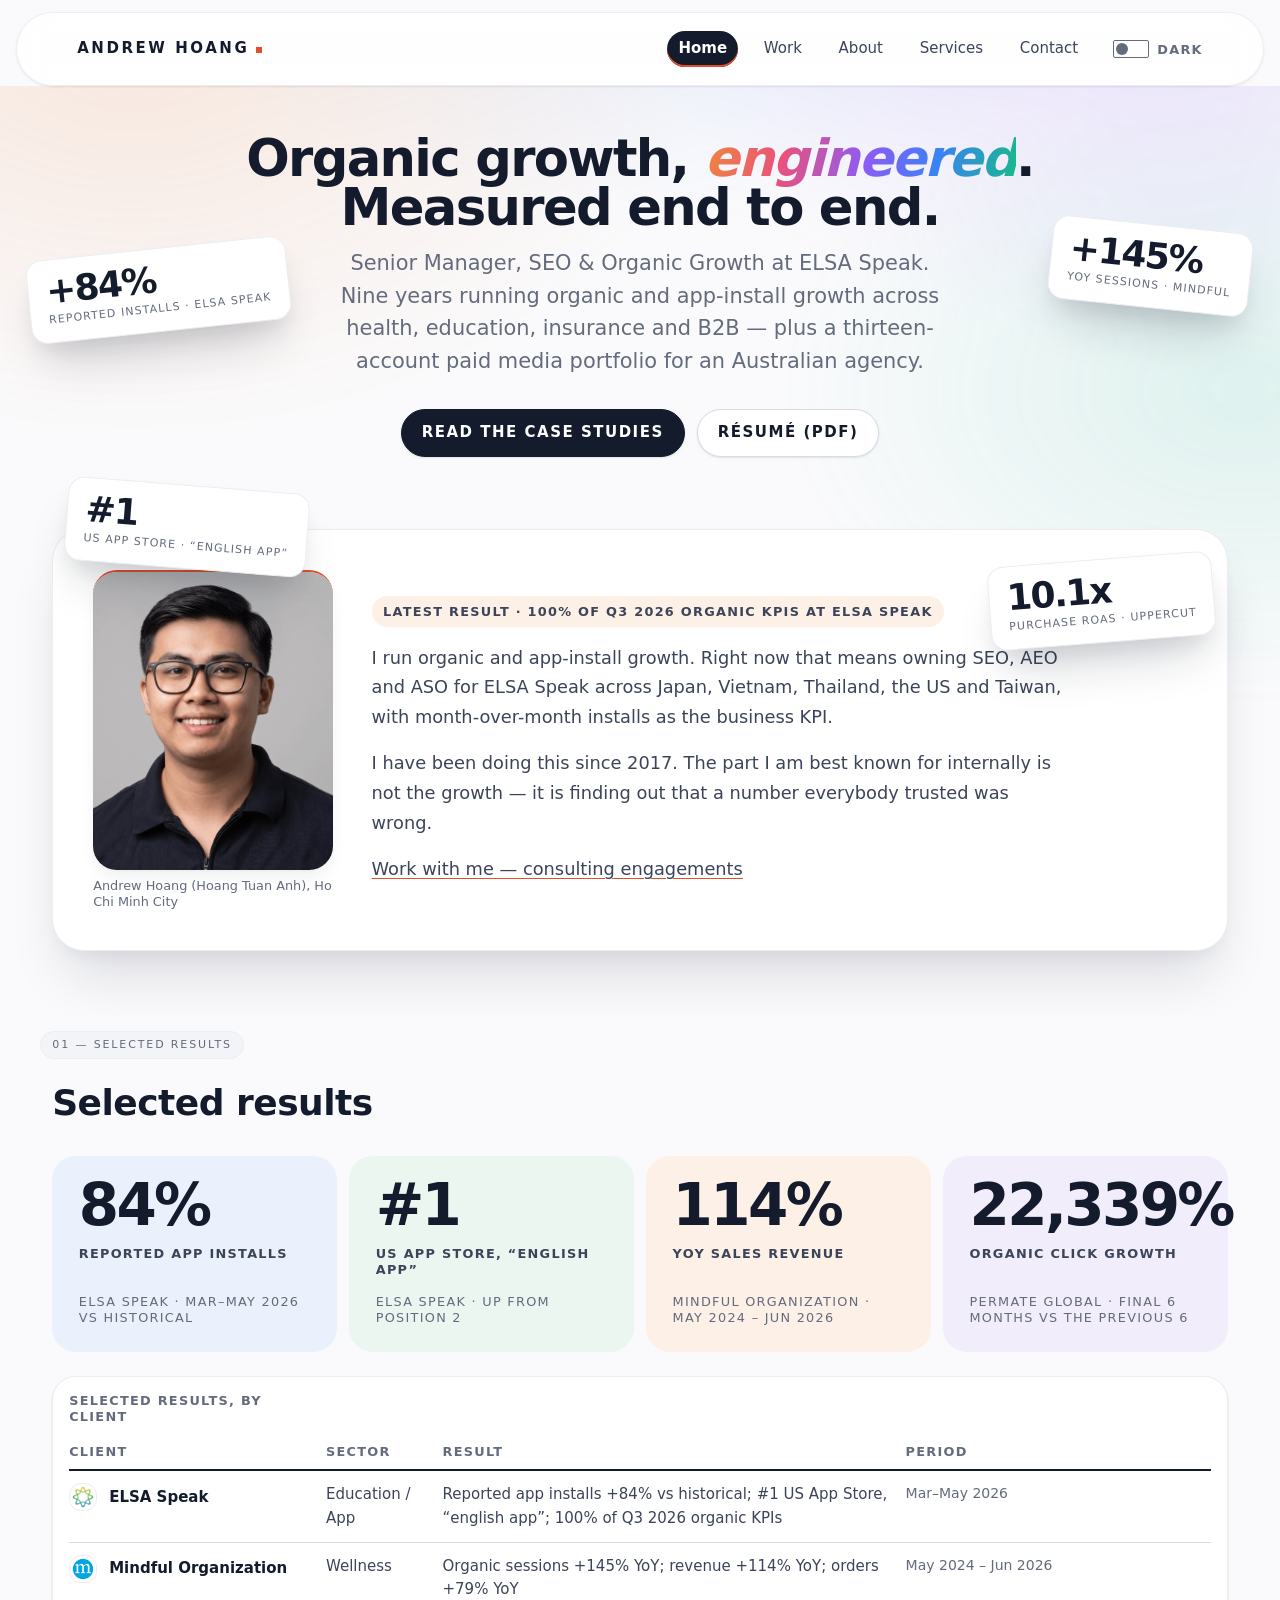
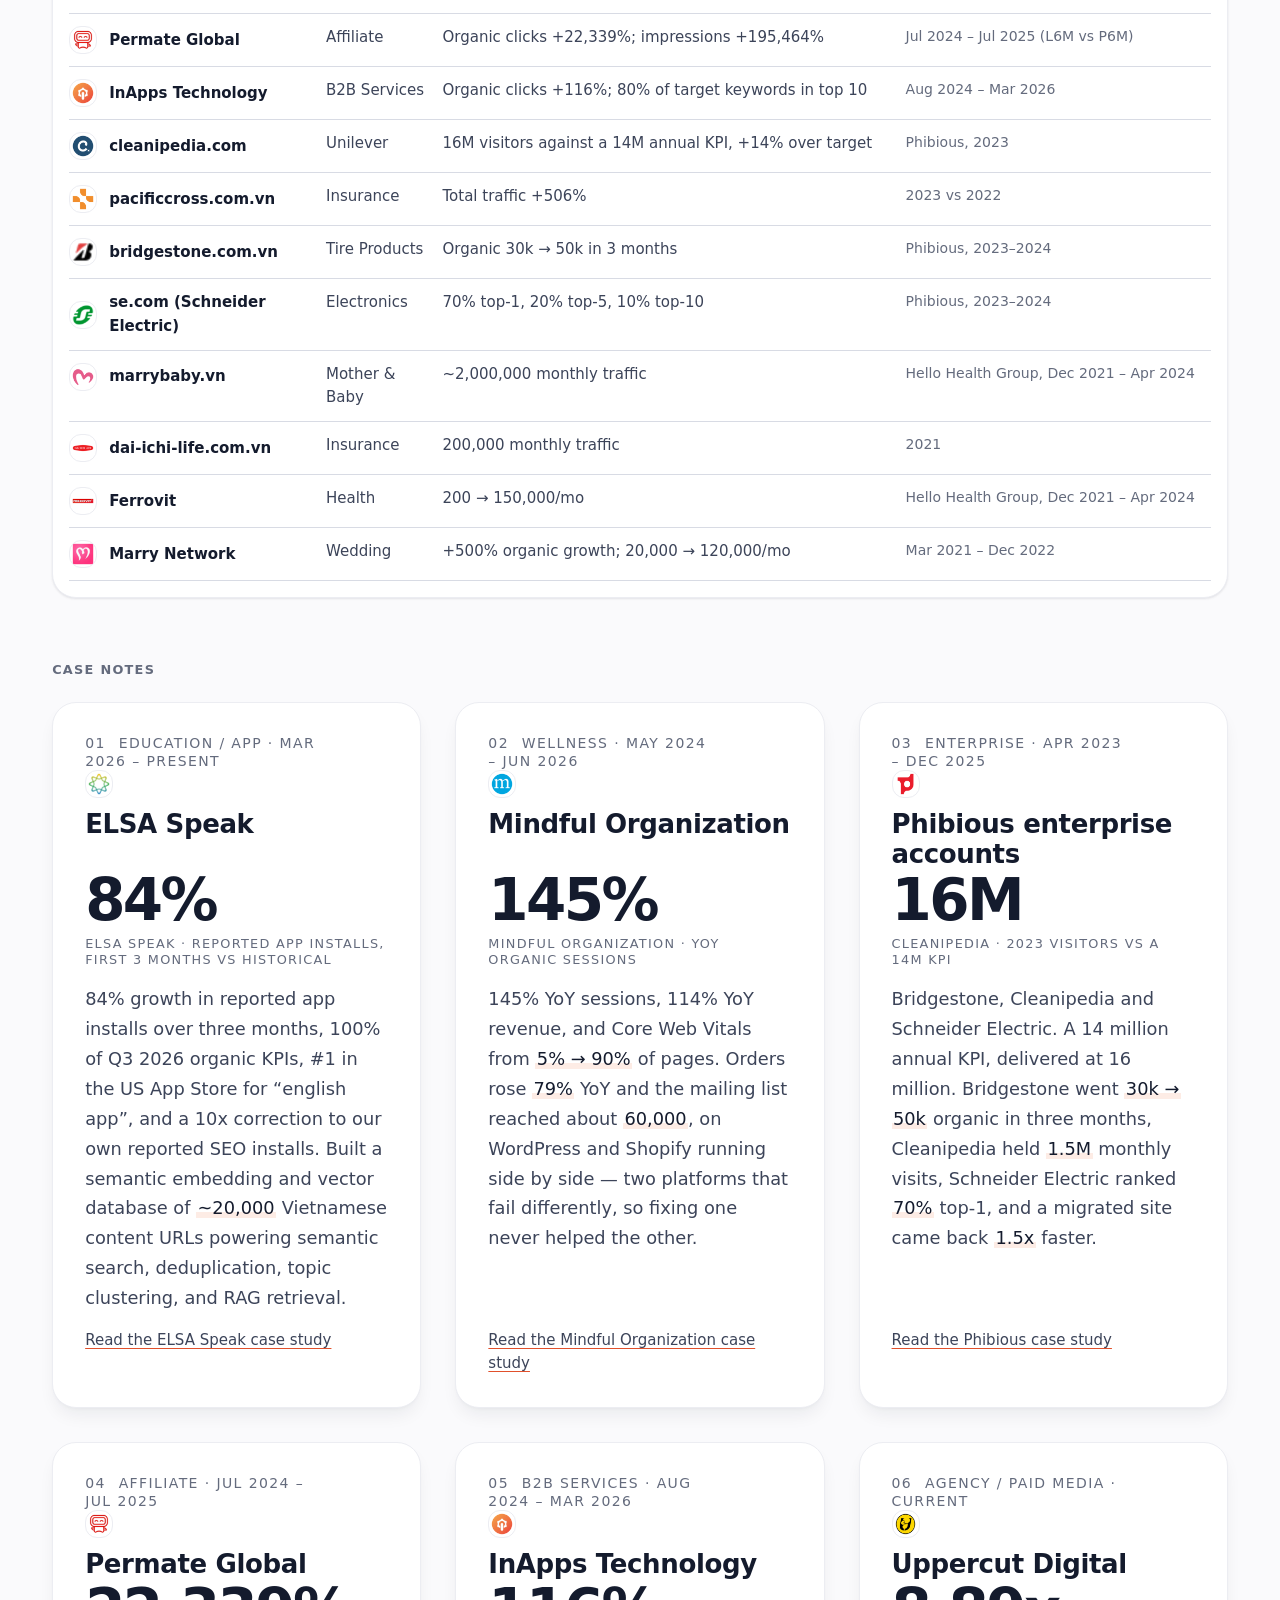
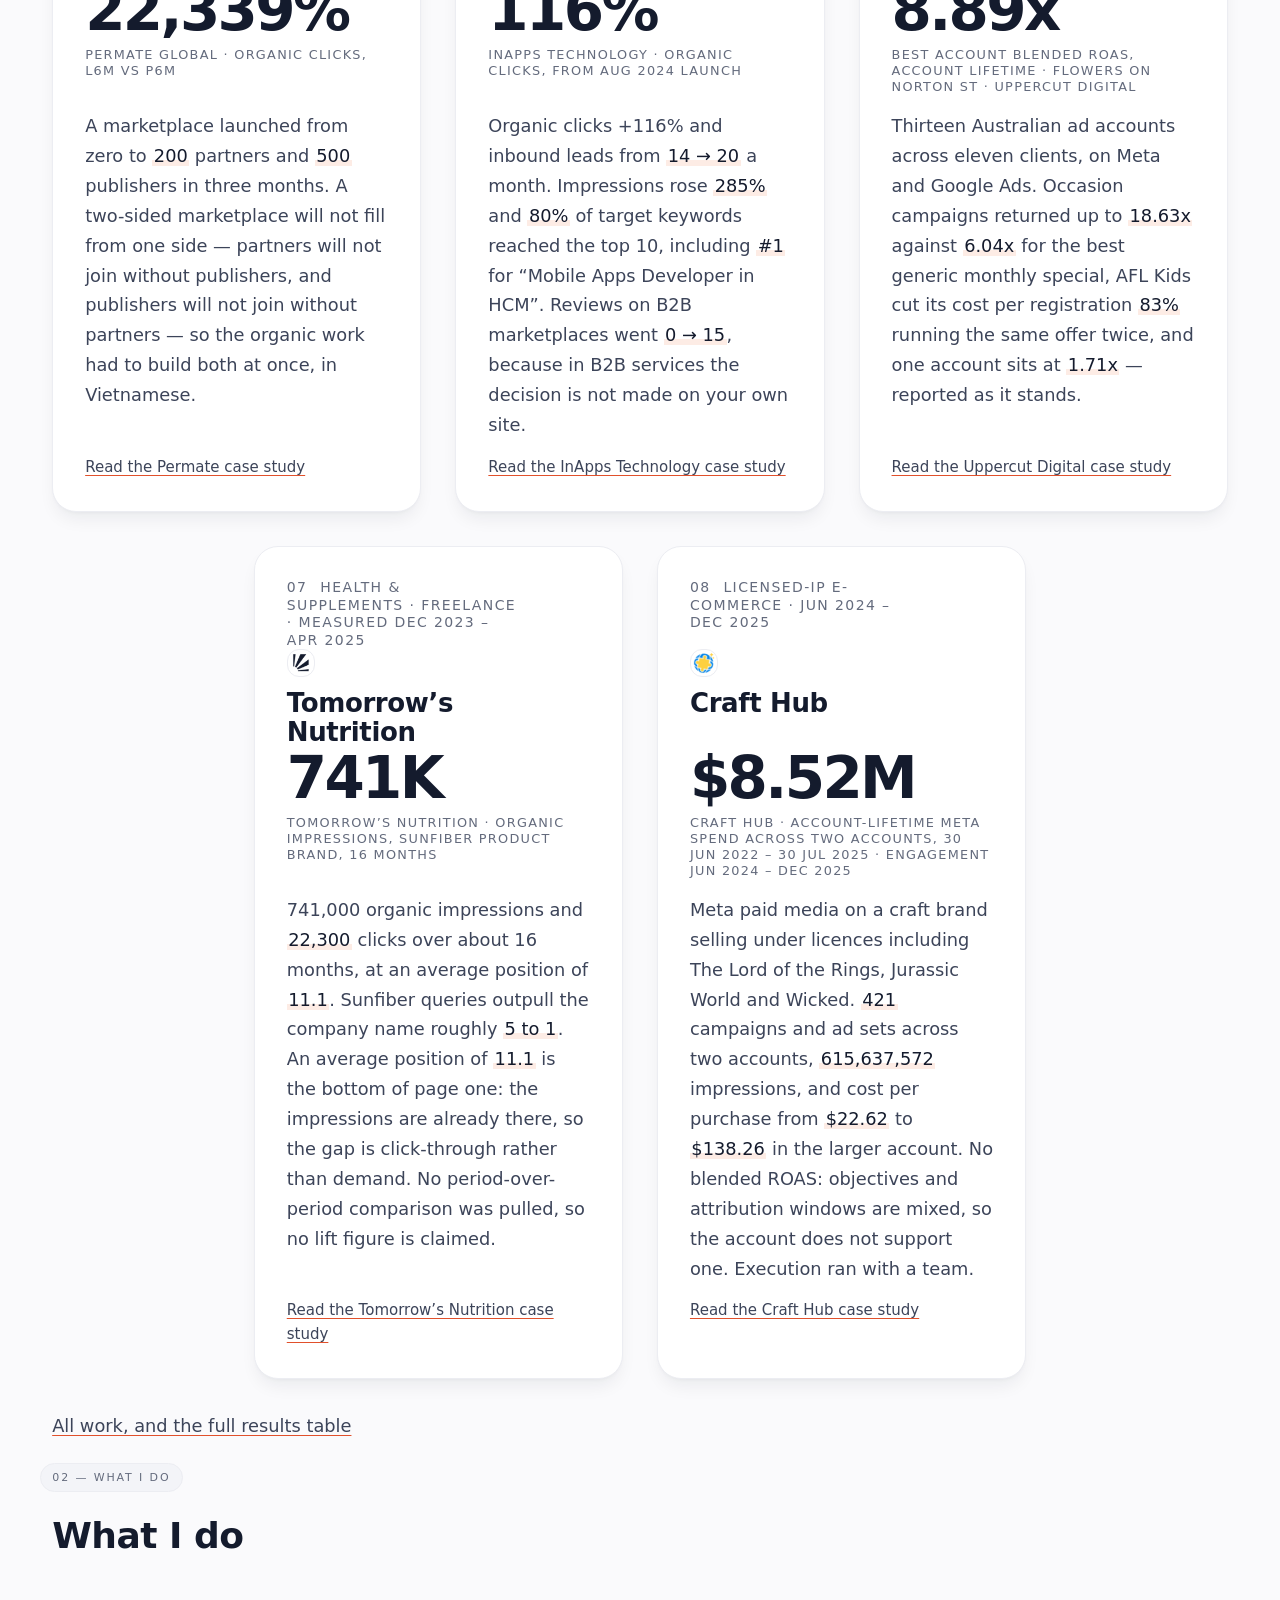
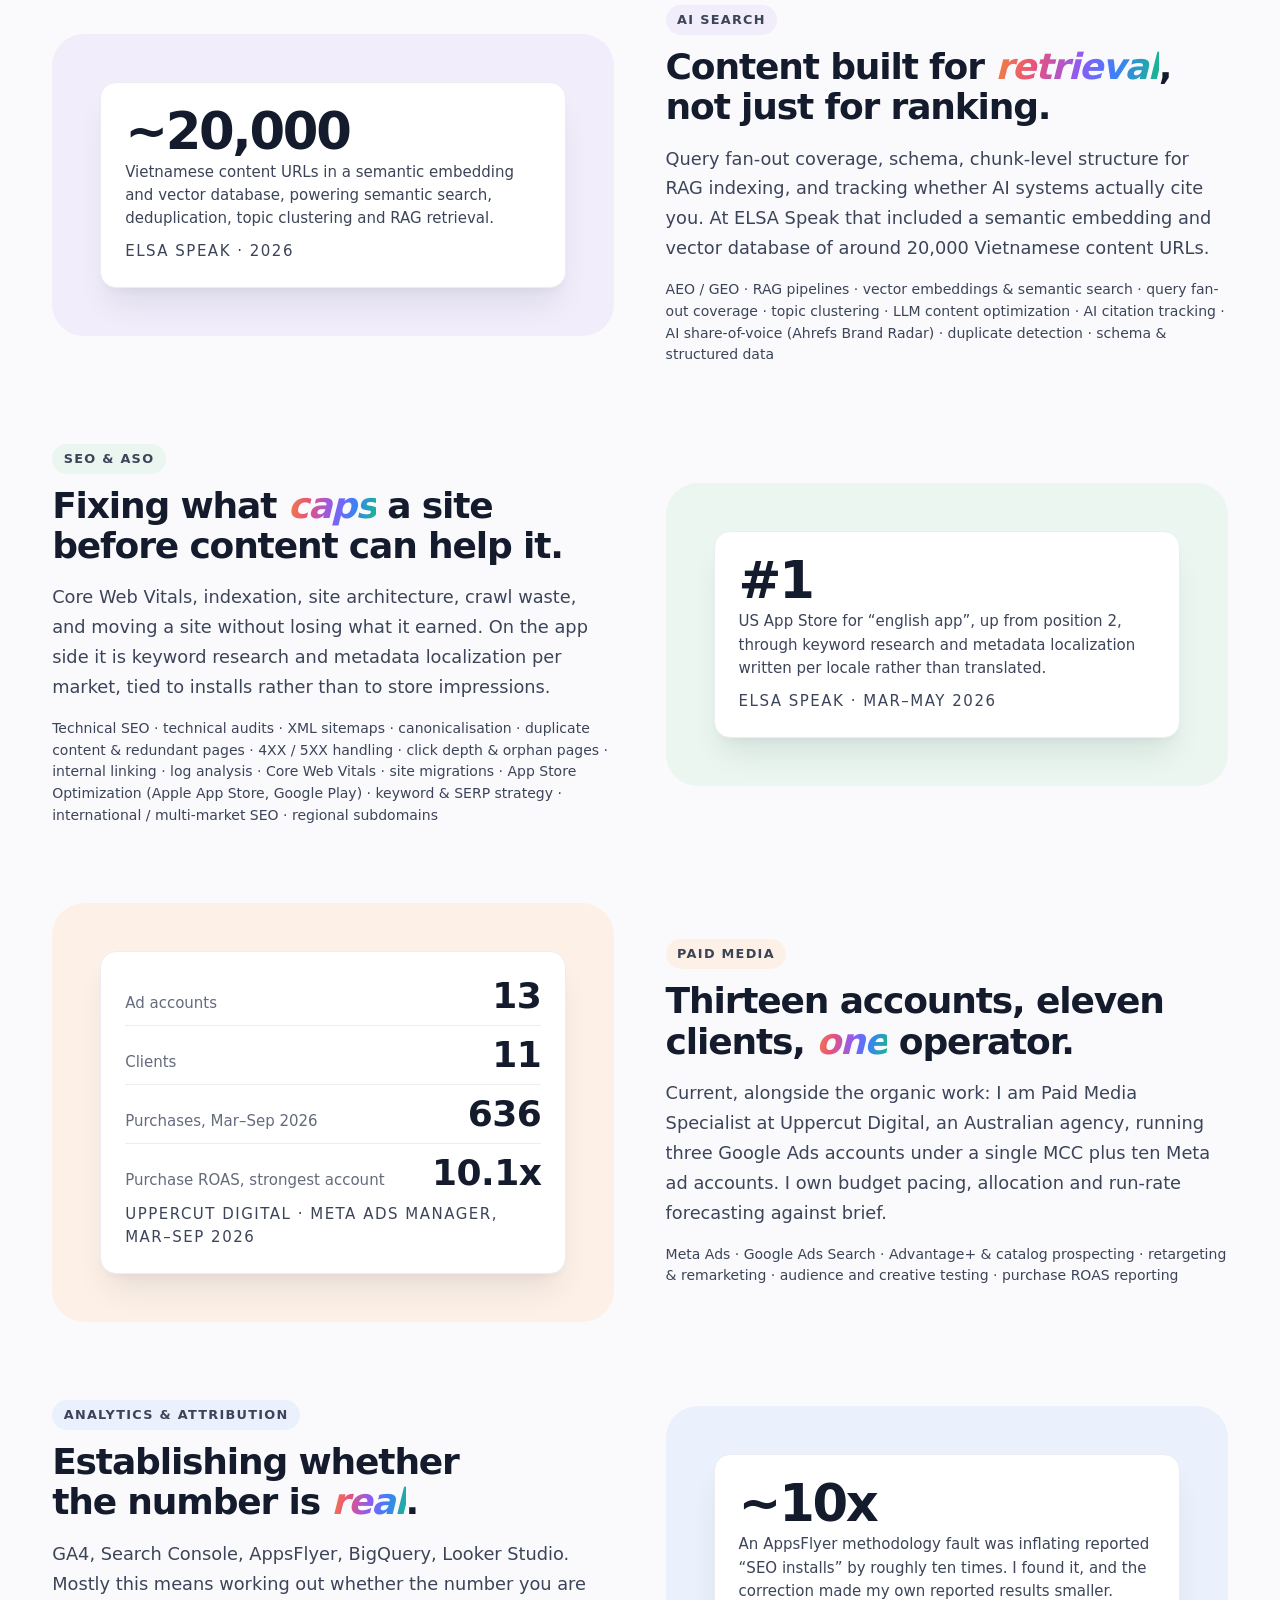
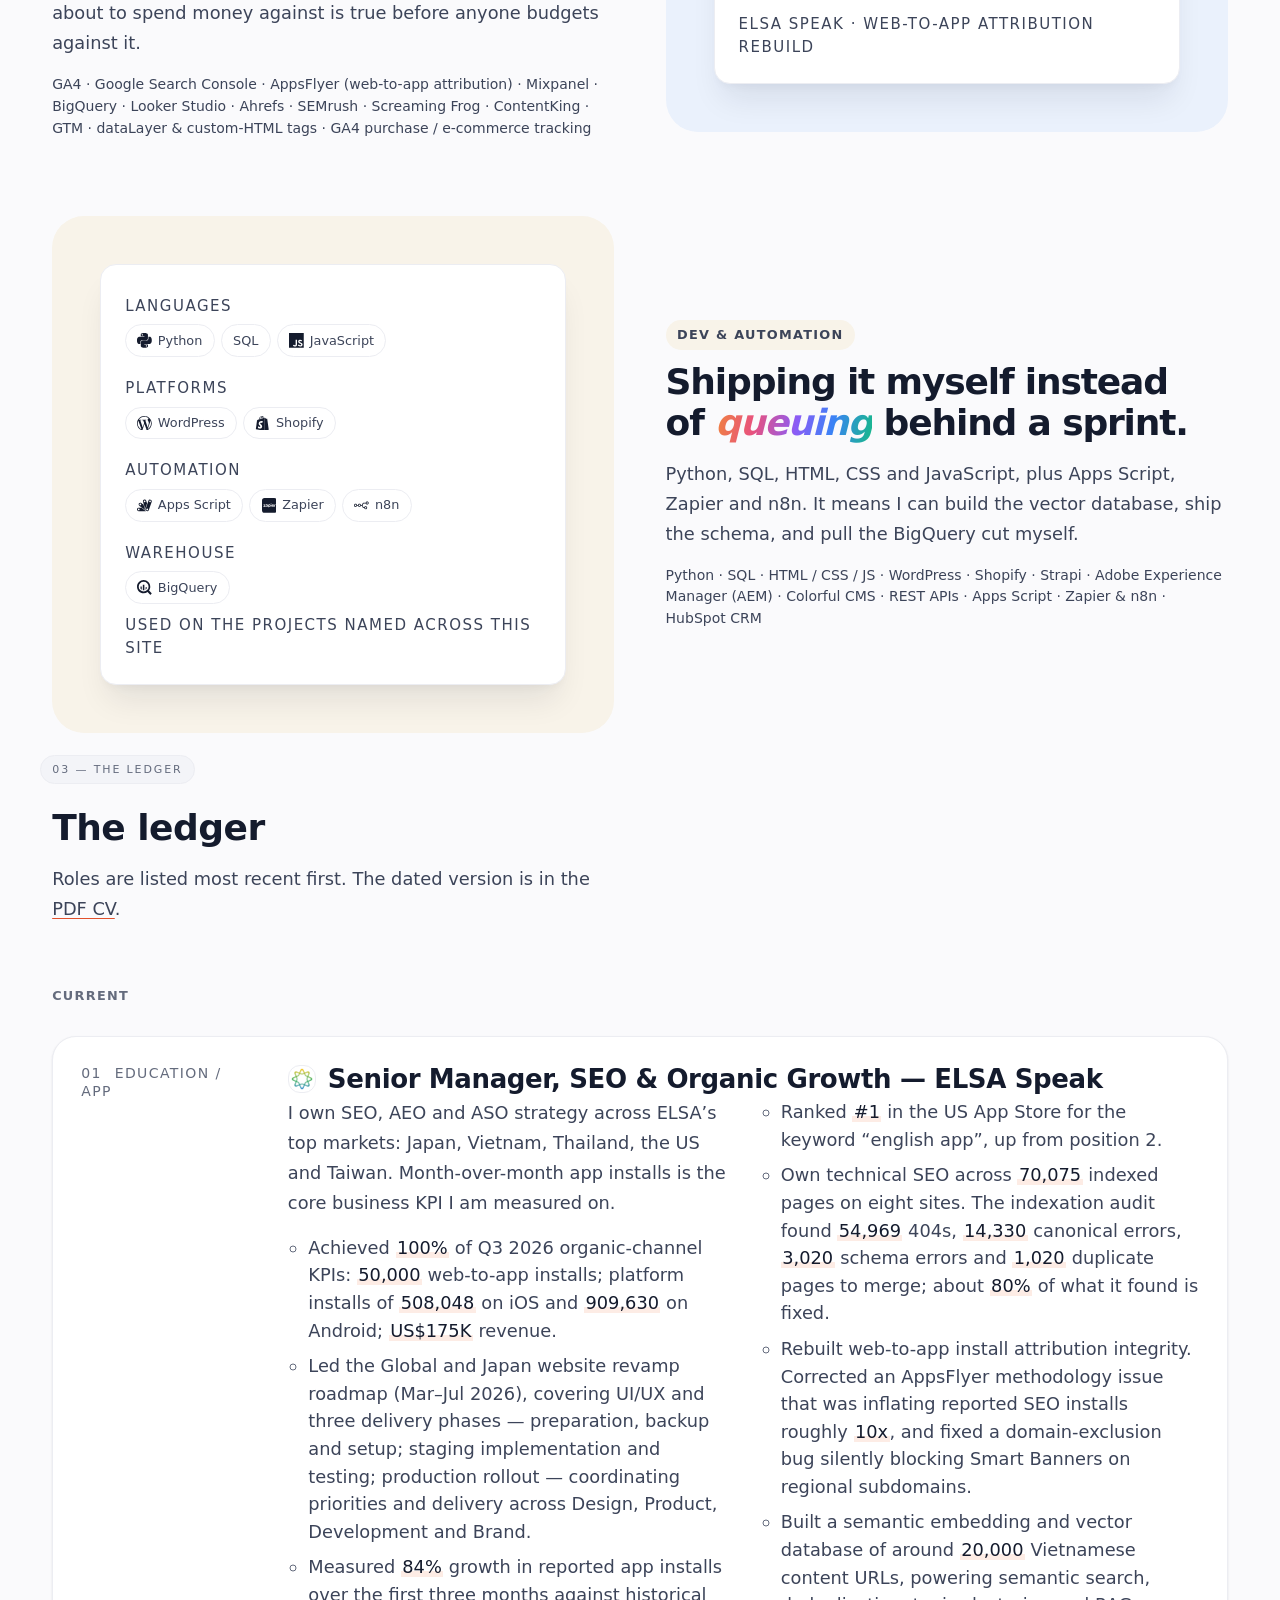
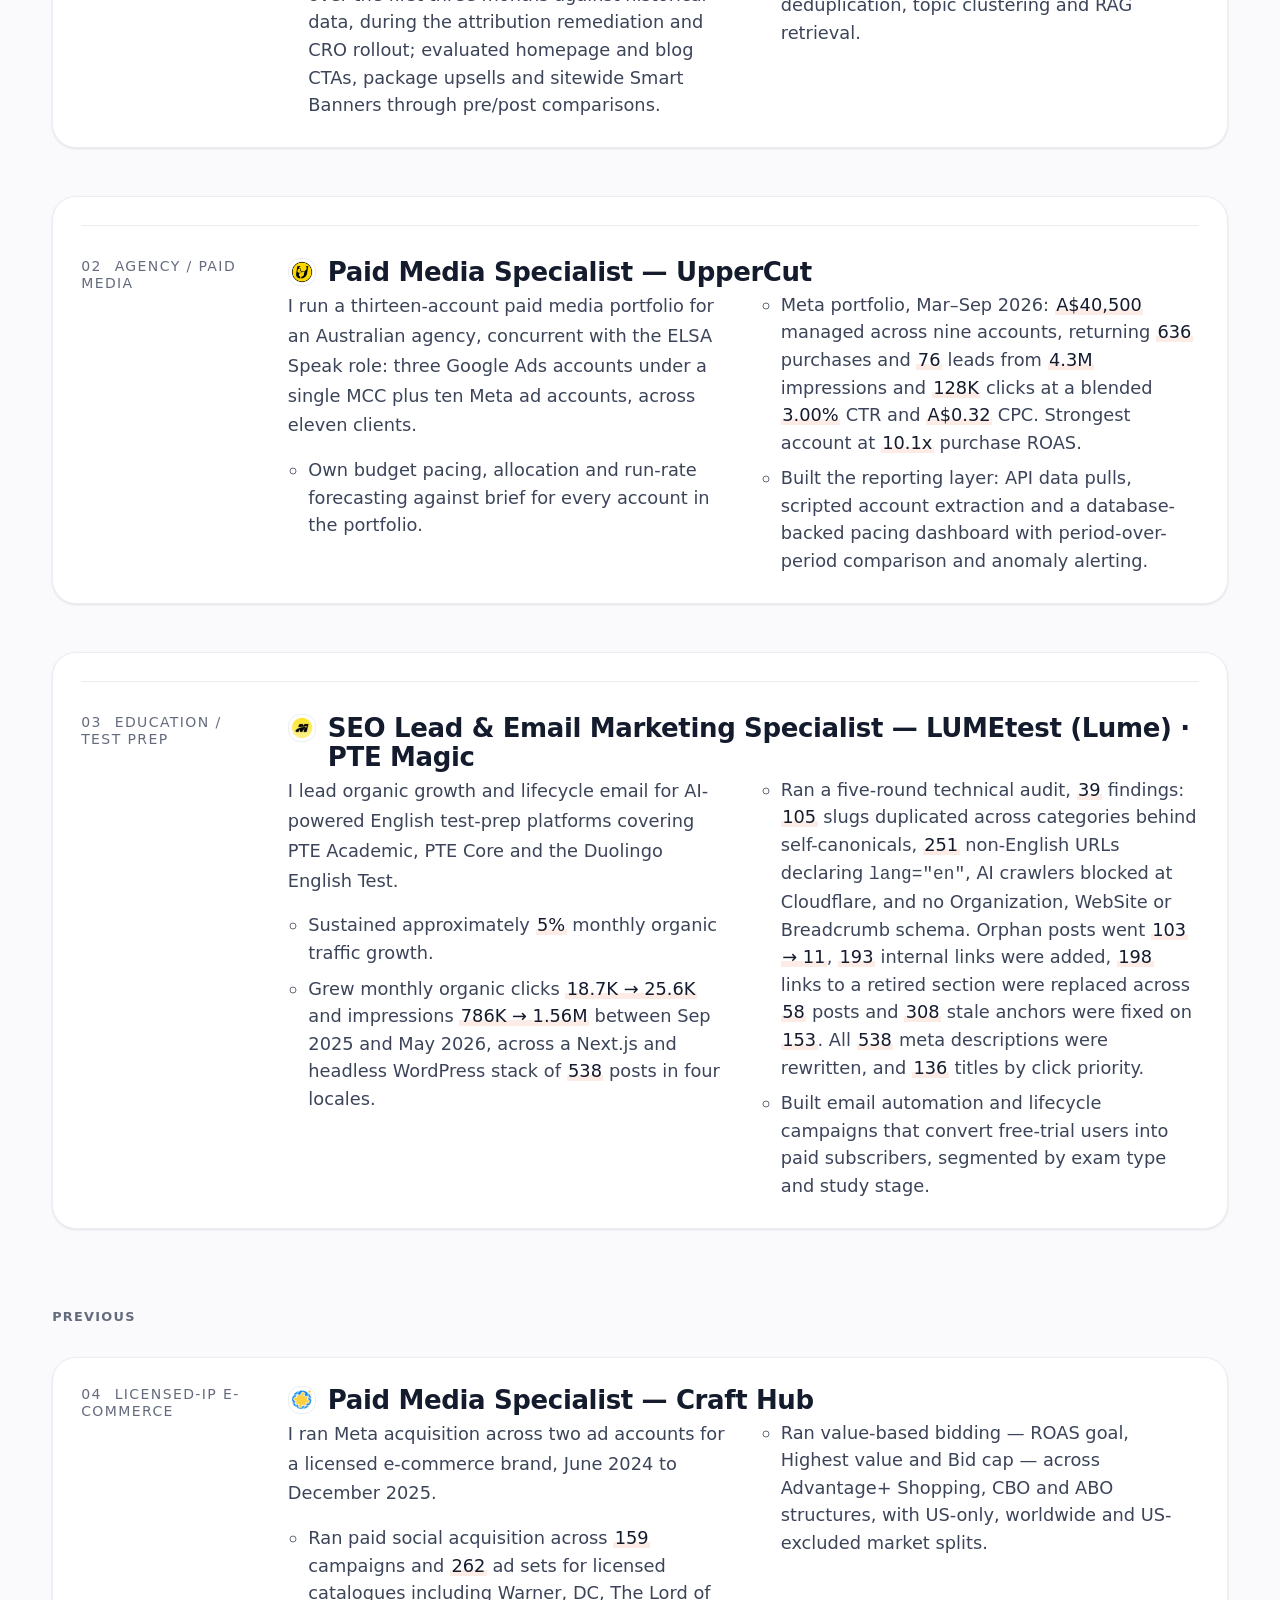
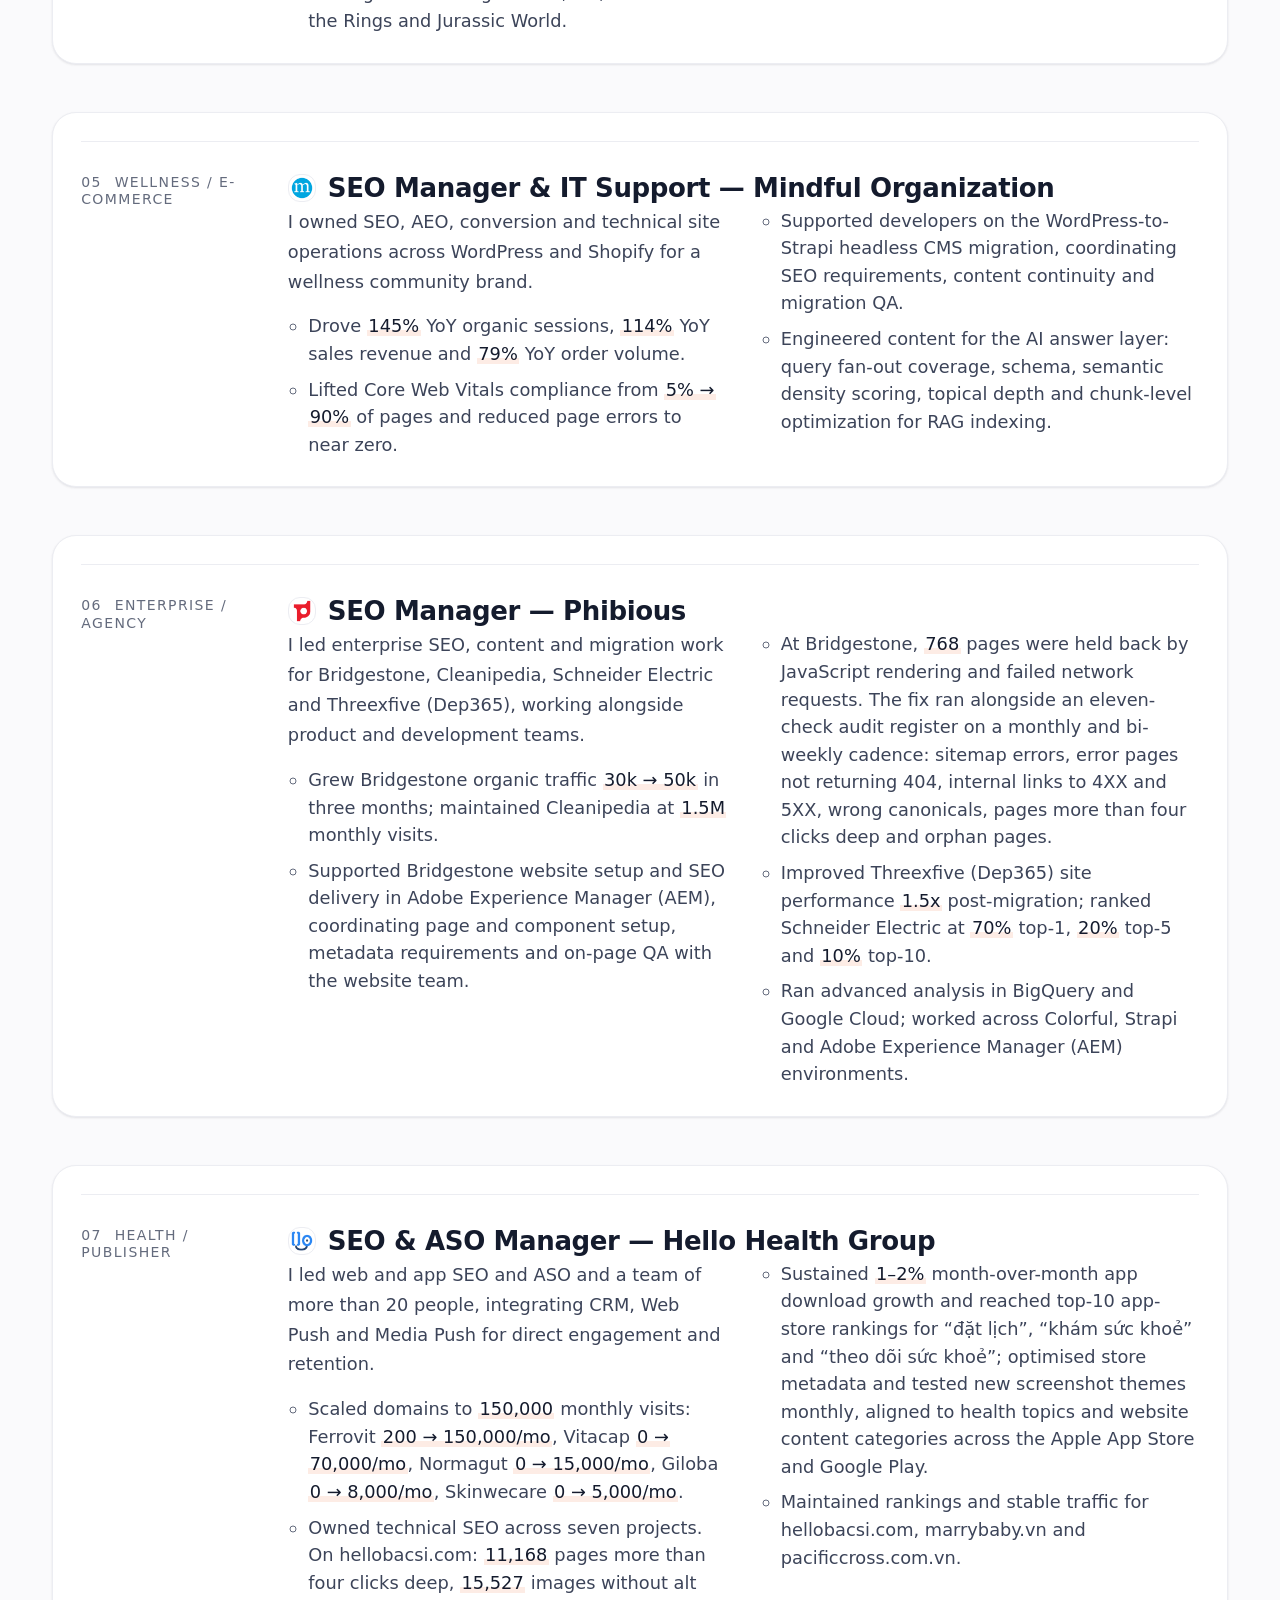
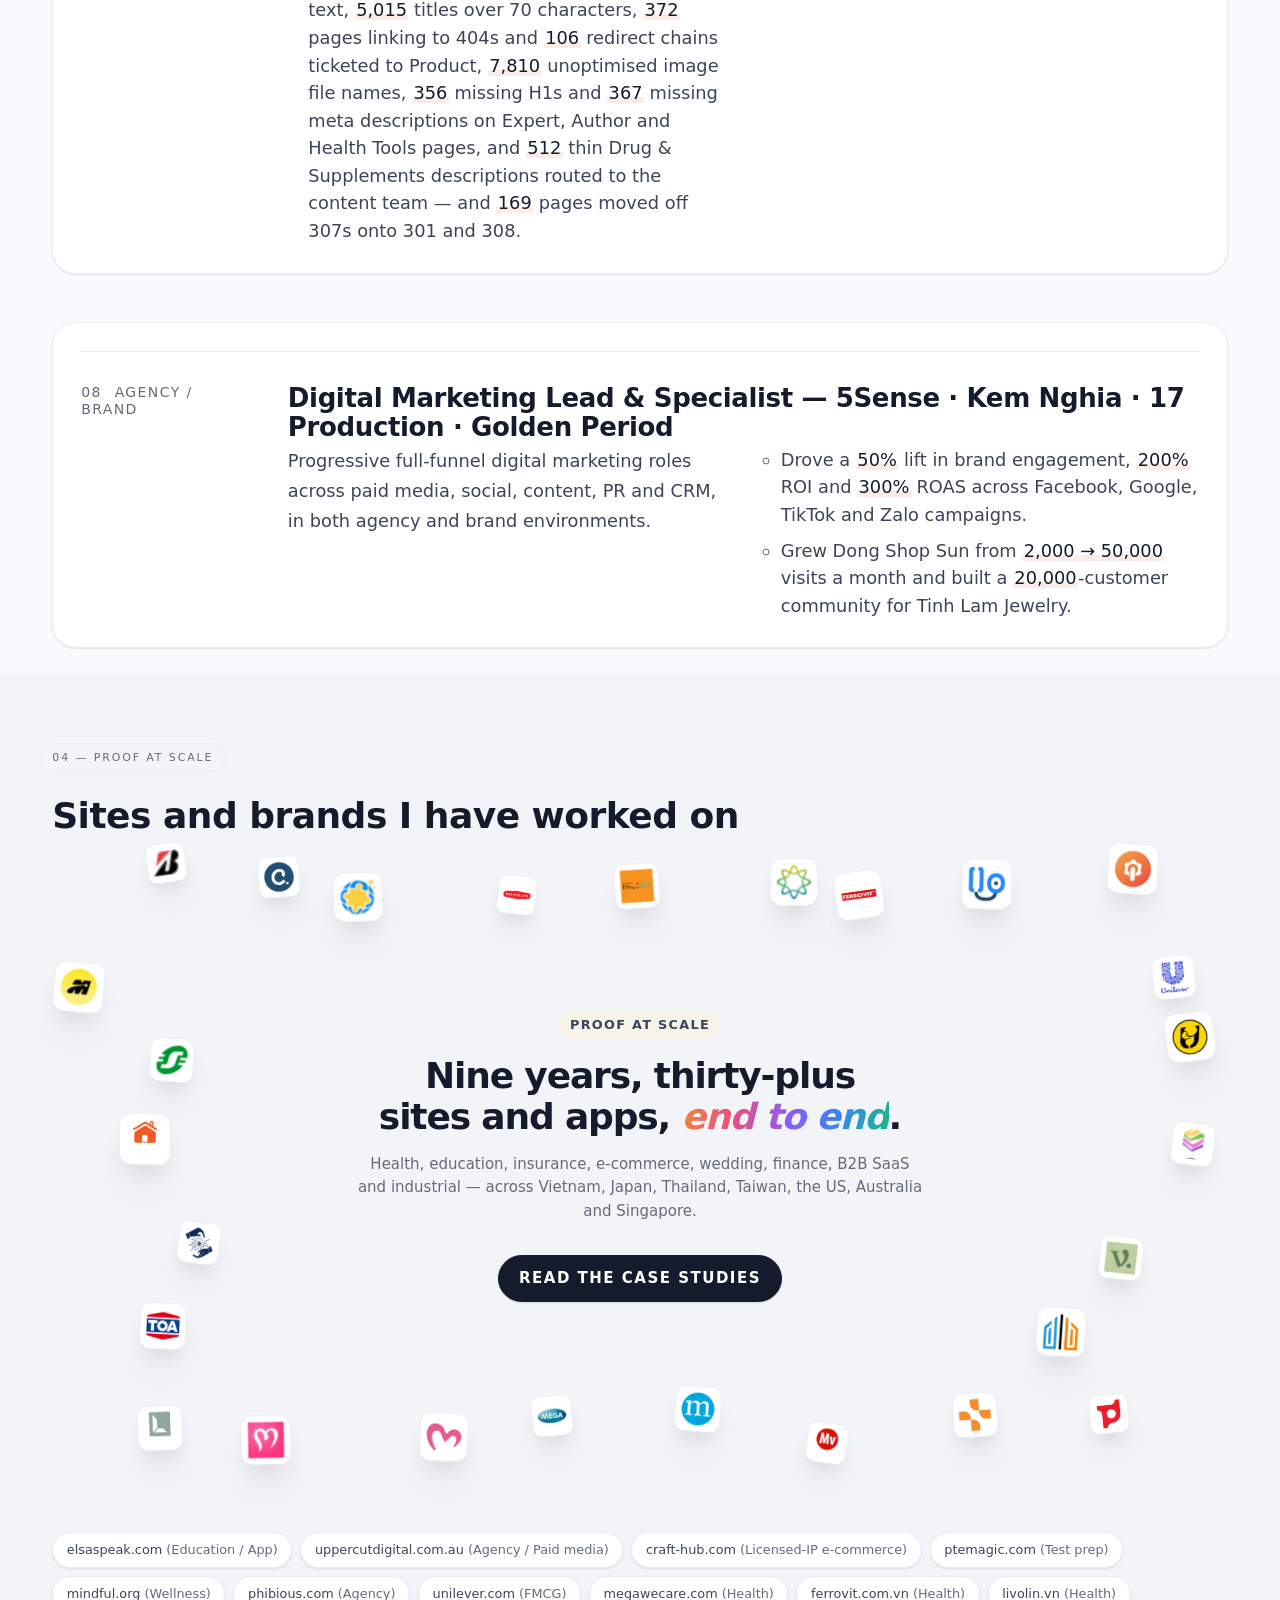
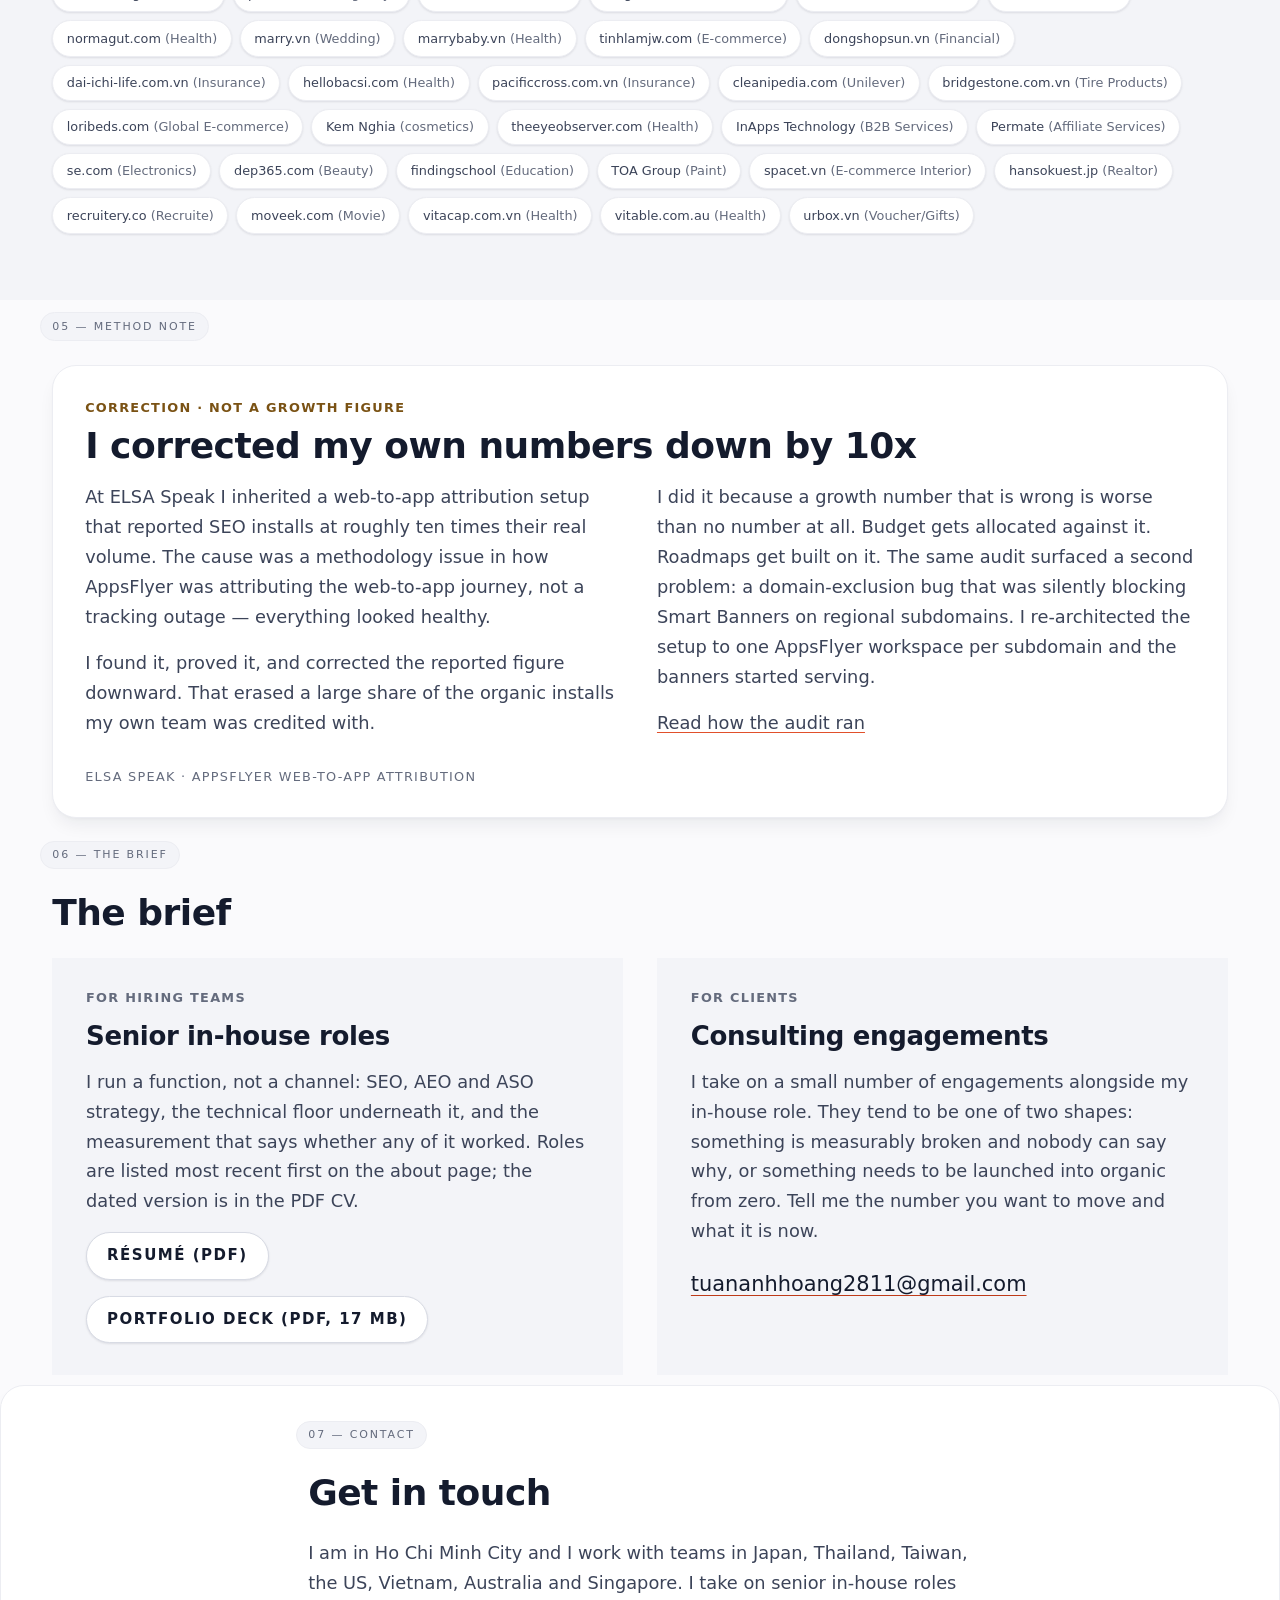
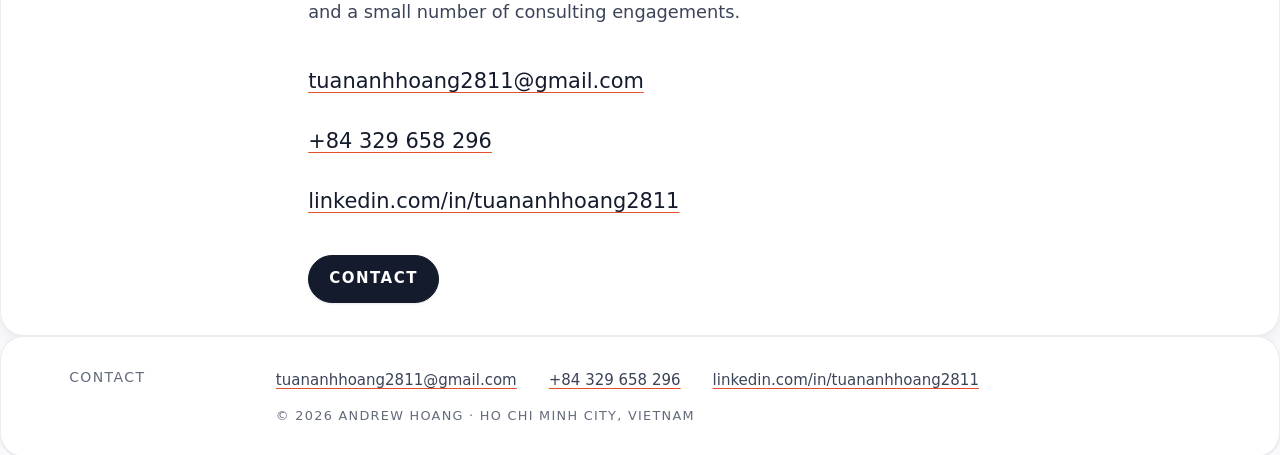
==== commit 87efa0cd: "Update the CV and site to the October 2026 resume assets/andrew-hoang-resume.pdf is the rebuilt Andr" ====
--- a/index.html
+++ b/index.html
@@ -13,7 +13,7 @@
 <script>try{var t=localStorage.getItem("ah-theme");if(t==="dark"||t==="light")document.documentElement.setAttribute("data-theme",t)}catch(e){}</script>
 
 <title>Andrew Hoang — SEO, AEO &amp; ASO</title>
-<meta name="description" content="I run organic and app-install growth. 84% more installs in three months at ELSA Speak. 145% YoY organic sessions at Mindful Organization. Based in Ho Chi Minh City.">
+<meta name="description" content="I run organic and app-install growth. 84% growth in reported installs in three months at ELSA Speak. 145% YoY organic sessions at Mindful Organization. Based in Ho Chi Minh City.">
 <meta name="author" content="Andrew Hoang">
 <!-- STAGING: site is hidden from search engines. Run ./go-live.sh to reverse. -->
 <meta name="robots" content="noindex, nofollow">
@@ -34,7 +34,7 @@
 <meta property="og:site_name" content="Andrew Hoang">
 <meta property="og:locale" content="en_US">
 <meta property="og:title" content="Andrew Hoang — SEO, AEO &amp; ASO">
-<meta property="og:description" content="I run organic and app-install growth. 84% more installs in three months at ELSA Speak. 145% YoY organic sessions at Mindful Organization. Based in Ho Chi Minh City.">
+<meta property="og:description" content="I run organic and app-install growth. 84% growth in reported installs in three months at ELSA Speak. 145% YoY organic sessions at Mindful Organization. Based in Ho Chi Minh City.">
 <meta property="og:url" content="https://REPLACE-WITH-YOUR-DOMAIN/">
 <meta property="og:image" content="https://REPLACE-WITH-YOUR-DOMAIN/assets/img/andrew-hoang.png">
 <meta property="og:image:type" content="image/png">
@@ -46,7 +46,7 @@
 
 <meta name="twitter:card" content="summary">
 <meta name="twitter:title" content="Andrew Hoang — SEO, AEO &amp; ASO">
-<meta name="twitter:description" content="I run organic and app-install growth. 84% more installs in three months at ELSA Speak. 145% YoY organic sessions at Mindful Organization. Based in Ho Chi Minh City.">
+<meta name="twitter:description" content="I run organic and app-install growth. 84% growth in reported installs in three months at ELSA Speak. 145% YoY organic sessions at Mindful Organization. Based in Ho Chi Minh City.">
 <meta name="twitter:image" content="https://REPLACE-WITH-YOUR-DOMAIN/assets/img/andrew-hoang.png">
 <meta name="twitter:image:alt" content="Portrait of Andrew Hoang, SEO, AEO and GEO specialist based in Ho Chi Minh City, Vietnam.">
 
@@ -247,7 +247,8 @@
     {
       "@type": "Organization",
       "@id": "https://REPLACE-WITH-YOUR-DOMAIN/#org-hellobacsi",
-      "name": "Hellobacsi",
+      "name": "Hello Health Group",
+      "alternateName": "Hellobacsi",
       "url": "https://hellobacsi.com/"
     },
     {
@@ -260,7 +261,7 @@
       "@id": "https://REPLACE-WITH-YOUR-DOMAIN/#webpage",
       "url": "https://REPLACE-WITH-YOUR-DOMAIN/",
       "name": "Andrew Hoang — SEO, AEO & ASO",
-      "description": "I run organic and app-install growth. 84% more installs in three months at ELSA Speak. 145% YoY organic sessions at Mindful Organization. Based in Ho Chi Minh City.",
+      "description": "I run organic and app-install growth. 84% growth in reported installs in three months at ELSA Speak. 145% YoY organic sessions at Mindful Organization. Based in Ho Chi Minh City.",
       "isPartOf": { "@id": "https://REPLACE-WITH-YOUR-DOMAIN/#website" },
       "about": { "@id": "https://REPLACE-WITH-YOUR-DOMAIN/#person" },
       "mainEntity": { "@id": "https://REPLACE-WITH-YOUR-DOMAIN/#person" },
@@ -335,7 +336,7 @@
       </div>
 
       <div class="c-hero__floats">
-        <div class="c-float"><b>+84%</b><span>App installs &middot; ELSA Speak</span></div>
+        <div class="c-float"><b>+84%</b><span>Reported installs &middot; ELSA Speak</span></div>
         <div class="c-float"><b>#1</b><span>US App Store &middot; &ldquo;english app&rdquo;</span></div>
         <div class="c-float"><b>+145%</b><span>YoY sessions &middot; Mindful</span></div>
         <div class="c-float"><b>10.1x</b><span>Purchase ROAS &middot; UpperCut</span></div>
@@ -350,7 +351,7 @@
           <figcaption>Andrew Hoang (Hoang Tuan Anh), Ho Chi Minh City</figcaption>
         </figure>
         <div>
-          <p class="c-tag c-tag--peach">Latest result &middot; app installs +84% in the first 3 months</p>
+          <p class="c-tag c-tag--peach">Latest result &middot; 100% of Q3 2026 organic KPIs at ELSA Speak</p>
           <div class="prose u-mt-sm">
             <p>I run organic and app-install growth. Right now that means owning SEO, AEO and ASO for ELSA Speak across Japan, Vietnam, Thailand, the US and Taiwan, with month-over-month installs as the business KPI.</p>
             <p>I have been doing this since 2017. The part I am best known for internally is not the growth &mdash; it is finding out that a number everybody trusted was wrong.</p>
@@ -377,8 +378,8 @@
       <ul class="c-metrics">
         <li class="c-metric reveal" style="--i:0">
           <p class="figure">84%</p>
-          <p class="label">More app installs</p>
-          <p class="source">ELSA Speak · Mar&ndash;May 2026</p>
+          <p class="label">Reported app installs</p>
+          <p class="source">ELSA Speak · Mar&ndash;May 2026 vs historical</p>
         </li>
         <li class="c-metric reveal" style="--i:1">
           <p class="figure">#1</p>
@@ -388,7 +389,7 @@
         <li class="c-metric reveal" style="--i:2">
           <p class="figure figure--long">114%</p>
           <p class="label">YoY sales revenue</p>
-          <p class="source">Mindful Organization · Apr 2024 – Jun 2026</p>
+          <p class="source">Mindful Organization · May 2024 – Jun 2026</p>
         </li>
         <li class="c-metric reveal" style="--i:3">
           <p class="figure figure--xlong">22,339%</p>
@@ -415,20 +416,20 @@
             <tr role="row">
               <th role="rowheader" scope="row"><span class="c-markrow"><span class="c-mark c-mark--sm c-mark--img" aria-hidden="true"><img src="assets/img/clients/elsa-speak.png" width="160" height="160" alt="" loading="lazy" decoding="async"></span><span>ELSA Speak</span></span></th>
               <td role="cell"><span class="c-table__lab" aria-hidden="true">Sector</span><span class="c-table__val">Education / App</span></td>
-              <td role="cell"><span class="c-table__lab" aria-hidden="true">Result</span><span class="c-table__val">App installs +84%; #1 US App Store, &ldquo;english app&rdquo;</span></td>
+              <td role="cell"><span class="c-table__lab" aria-hidden="true">Result</span><span class="c-table__val">Reported app installs +84% vs historical; #1 US App Store, &ldquo;english app&rdquo;; 100% of Q3 2026 organic KPIs</span></td>
               <td role="cell"><span class="c-table__lab" aria-hidden="true">Period</span><span class="c-table__val">Mar&ndash;May 2026</span></td>
             </tr>
             <tr role="row">
               <th role="rowheader" scope="row"><span class="c-markrow"><span class="c-mark c-mark--sm c-mark--img" aria-hidden="true"><img src="assets/img/clients/mindful-organization.png" width="160" height="160" alt="" loading="lazy" decoding="async"></span><span>Mindful Organization</span></span></th>
               <td role="cell"><span class="c-table__lab" aria-hidden="true">Sector</span><span class="c-table__val">Wellness</span></td>
               <td role="cell"><span class="c-table__lab" aria-hidden="true">Result</span><span class="c-table__val">Organic sessions +145% YoY; revenue +114% YoY; orders +79% YoY</span></td>
-              <td role="cell"><span class="c-table__lab" aria-hidden="true">Period</span><span class="c-table__val">Apr 2024 – Jun 2026</span></td>
+              <td role="cell"><span class="c-table__lab" aria-hidden="true">Period</span><span class="c-table__val">May 2024 – Jun 2026</span></td>
             </tr>
             <tr role="row">
               <th role="rowheader" scope="row"><span class="c-markrow"><span class="c-mark c-mark--sm c-mark--img" aria-hidden="true"><img src="assets/img/clients/permate.png" width="160" height="160" alt="" loading="lazy" decoding="async"></span><span>Permate Global</span></span></th>
               <td role="cell"><span class="c-table__lab" aria-hidden="true">Sector</span><span class="c-table__val">Affiliate</span></td>
               <td role="cell"><span class="c-table__lab" aria-hidden="true">Result</span><span class="c-table__val">Organic clicks +22,339%; impressions +195,464%</span></td>
-              <td role="cell"><span class="c-table__lab" aria-hidden="true">Period</span><span class="c-table__val">Aug 2024 – Jul 2025 (L6M vs P6M)</span></td>
+              <td role="cell"><span class="c-table__lab" aria-hidden="true">Period</span><span class="c-table__val">Jul 2024 – Jul 2025 (L6M vs P6M)</span></td>
             </tr>
             <tr role="row">
               <th role="rowheader" scope="row"><span class="c-markrow"><span class="c-mark c-mark--sm c-mark--img" aria-hidden="true"><img src="assets/img/clients/inapps-technology.png" width="160" height="160" alt="" loading="lazy" decoding="async"></span><span>InApps Technology</span></span></th>
@@ -464,7 +465,7 @@
               <th role="rowheader" scope="row"><span class="c-markrow"><span class="c-mark c-mark--sm c-mark--img" aria-hidden="true"><img src="assets/img/clients/marrybaby.png" width="160" height="160" alt="" loading="lazy" decoding="async"></span><span>marrybaby.vn</span></span></th>
               <td role="cell"><span class="c-table__lab" aria-hidden="true">Sector</span><span class="c-table__val">Mother &amp; Baby</span></td>
               <td role="cell"><span class="c-table__lab" aria-hidden="true">Result</span><span class="c-table__val">~2,000,000 monthly traffic</span></td>
-              <td role="cell"><span class="c-table__lab" aria-hidden="true">Period</span><span class="c-table__val">Hellobacsi, Dec 2021 &ndash; Apr 2024</span></td>
+              <td role="cell"><span class="c-table__lab" aria-hidden="true">Period</span><span class="c-table__val">Hello Health Group, Dec 2021 &ndash; Apr 2024</span></td>
             </tr>
             <tr role="row">
               <th role="rowheader" scope="row"><span class="c-markrow"><span class="c-mark c-mark--sm c-mark--img" aria-hidden="true"><img src="assets/img/clients/dai-ichi-life.png" width="160" height="160" alt="" loading="lazy" decoding="async"></span><span>dai-ichi-life.com.vn</span></span></th>
@@ -476,7 +477,7 @@
               <th role="rowheader" scope="row"><span class="c-markrow"><span class="c-mark c-mark--sm c-mark--img" aria-hidden="true"><img src="assets/img/clients/ferrovit.png" width="160" height="160" alt="" loading="lazy" decoding="async"></span><span>Ferrovit</span></span></th>
               <td role="cell"><span class="c-table__lab" aria-hidden="true">Sector</span><span class="c-table__val">Health</span></td>
               <td role="cell"><span class="c-table__lab" aria-hidden="true">Result</span><span class="c-table__val">200 → 150,000/mo</span></td>
-              <td role="cell"><span class="c-table__lab" aria-hidden="true">Period</span><span class="c-table__val">Hellobacsi, Dec 2021 – Apr 2024</span></td>
+              <td role="cell"><span class="c-table__lab" aria-hidden="true">Period</span><span class="c-table__val">Hello Health Group, Dec 2021 – Apr 2024</span></td>
             </tr>
             <tr role="row">
               <th role="rowheader" scope="row"><span class="c-markrow"><span class="c-mark c-mark--sm c-mark--img" aria-hidden="true"><img src="assets/img/clients/marry.png" width="160" height="160" alt="" loading="lazy" decoding="async"></span><span>Marry Network</span></span></th>
@@ -498,8 +499,8 @@
             <div>
               <h3 class="c-note__client" id="note-elsa"><span class="c-markrow"><span class="c-mark c-mark--sm c-mark--img" aria-hidden="true"><img src="assets/img/clients/elsa-speak.png" width="160" height="160" alt="" loading="lazy" decoding="async"></span><span>ELSA Speak</span></span></h3>
               <p class="figure">84%</p>
-              <p class="source">ELSA Speak · app installs, first 3 months</p>
-              <p class="prose">84% install growth in three months, #1 in the US App Store for &ldquo;english app&rdquo;, and a 10x correction to our own reported SEO installs. Built a semantic embedding and vector database of <b class="fig">~20,000</b> Vietnamese content URLs powering semantic search, deduplication, topic clustering, and RAG retrieval.</p>
+              <p class="source">ELSA Speak · reported app installs, first 3 months vs historical</p>
+              <p class="prose">84% growth in reported app installs over three months, 100% of Q3 2026 organic KPIs, #1 in the US App Store for &ldquo;english app&rdquo;, and a 10x correction to our own reported SEO installs. Built a semantic embedding and vector database of <b class="fig">~20,000</b> Vietnamese content URLs powering semantic search, deduplication, topic clustering, and RAG retrieval.</p>
               <p class="c-note__more"><a href="work/elsa-speak.html">Read the ELSA Speak case study</a></p>
             </div>
           </article>
@@ -507,7 +508,7 @@
 
         <li class="c-note reveal" style="--i:1">
           <article class="row">
-            <p class="row__rail"><span class="c-note__idx">02</span> Wellness · Apr 2024 – Jun 2026</p>
+            <p class="row__rail"><span class="c-note__idx">02</span> Wellness · May 2024 – Jun 2026</p>
             <div>
               <h3 class="c-note__client" id="note-mindful"><span class="c-markrow"><span class="c-mark c-mark--sm c-mark--img" aria-hidden="true"><img src="assets/img/clients/mindful-organization.png" width="160" height="160" alt="" loading="lazy" decoding="async"></span><span>Mindful Organization</span></span></h3>
               <p class="figure figure--long">145%</p>
@@ -520,7 +521,7 @@
 
         <li class="c-note reveal" style="--i:2">
           <article class="row">
-            <p class="row__rail"><span class="c-note__idx">03</span> Enterprise · Apr 2023 – Dec 2024</p>
+            <p class="row__rail"><span class="c-note__idx">03</span> Enterprise · Apr 2023 – Dec 2025</p>
             <div>
               <h3 class="c-note__client" id="note-phibious"><span class="c-markrow"><span class="c-mark c-mark--sm c-mark--img" aria-hidden="true"><img src="assets/img/clients/phibious.png" width="160" height="160" alt="" loading="lazy" decoding="async"></span><span>Phibious enterprise accounts</span></span></h3>
               <p class="figure">16M</p>
@@ -533,7 +534,7 @@
 
         <li class="c-note reveal" style="--i:3">
           <article class="row">
-            <p class="row__rail"><span class="c-note__idx">04</span> Affiliate · Aug 2024 – Jul 2025</p>
+            <p class="row__rail"><span class="c-note__idx">04</span> Affiliate · Jul 2024 – Jul 2025</p>
             <div>
               <h3 class="c-note__client" id="note-permate"><span class="c-markrow"><span class="c-mark c-mark--sm c-mark--img" aria-hidden="true"><img src="assets/img/clients/permate.png" width="160" height="160" alt="" loading="lazy" decoding="async"></span><span>Permate Global</span></span></h3>
               <p class="figure figure--xlong">22,339%</p>
@@ -714,7 +715,7 @@
             <p class="c-tag c-tag--sand">Dev &amp; automation</p>
             <h3 id="cap-dev">Shipping it myself instead of <em class="u-grad">queuing</em> behind a sprint.</h3>
             <p class="prose">Python, SQL, HTML, CSS and JavaScript, plus Apps Script, Zapier and n8n. It means I can build the vector database, ship the schema, and pull the BigQuery cut myself.</p>
-            <p class="c-tags">Python &middot; SQL &middot; HTML / CSS / JS &middot; WordPress &middot; Shopify &middot; Strapi &middot; Adobe &middot; Colorful CMS &middot; REST APIs &middot; Apps Script &middot; Zapier &amp; n8n &middot; HubSpot CRM</p>
+            <p class="c-tags">Python &middot; SQL &middot; HTML / CSS / JS &middot; WordPress &middot; Shopify &middot; Strapi &middot; Adobe Experience Manager (AEM) &middot; Colorful CMS &middot; REST APIs &middot; Apps Script &middot; Zapier &amp; n8n &middot; HubSpot CRM</p>
           </div>
         </article>
 
@@ -745,7 +746,9 @@
               <h4 id="role-elsa-speak"><span class="c-markrow"><span class="c-mark c-mark--sm c-mark--img" aria-hidden="true"><img src="assets/img/clients/elsa-speak.png" width="160" height="160" alt="" loading="lazy" decoding="async"></span><span>Senior Manager, SEO &amp; Organic Growth — ELSA Speak</span></span></h4>
               <p class="c-ledger__scope">I own SEO, AEO and ASO strategy across ELSA&rsquo;s top markets: Japan, Vietnam, Thailand, the US and Taiwan. Month-over-month app installs is the core business KPI I am measured on.</p>
               <ul class="c-ledger__bullets">
-                <li>Increased app installs <b class="fig">84%</b> within the first three months by leading ASO keyword research and metadata localization across <b class="fig">8–10</b> markets.</li>
+                <li>Achieved <b class="fig">100%</b> of Q3 2026 organic-channel KPIs: <b class="fig">50,000</b> web-to-app installs; platform installs of <b class="fig">508,048</b> on iOS and <b class="fig">909,630</b> on Android; <b class="fig">US$175K</b> revenue.</li>
+                <li>Led the Global and Japan website revamp roadmap (Mar&ndash;Jul 2026), covering UI/UX and three delivery phases &mdash; preparation, backup and setup; staging implementation and testing; production rollout &mdash; coordinating priorities and delivery across Design, Product, Development and Brand.</li>
+                <li>Measured <b class="fig">84%</b> growth in reported app installs over the first three months against historical data, during the attribution remediation and CRO rollout; evaluated homepage and blog CTAs, package upsells and sitewide Smart Banners through pre/post comparisons.</li>
                 <li>Ranked <b class="fig">#1</b> in the US App Store for the keyword &ldquo;english app&rdquo;, up from position 2.</li>
                 <li>Own technical SEO across <b class="fig">70,075</b> indexed pages on eight sites. The indexation audit found <b class="fig">54,969</b> 404s, <b class="fig">14,330</b> canonical errors, <b class="fig">3,020</b> schema errors and <b class="fig">1,020</b> duplicate pages to merge; about <b class="fig">80%</b> of what it found is fixed.</li>
                 <li>Rebuilt web-to-app install attribution integrity. Corrected an AppsFlyer methodology issue that was inflating reported SEO installs roughly <b class="fig">10x</b>, and fixed a domain-exclusion bug silently blocking Smart Banners on regional subdomains.</li>
@@ -777,6 +780,7 @@
               <h4 id="role-lumetest"><span class="c-markrow"><span class="c-mark c-mark--sm c-mark--img" aria-hidden="true"><img src="assets/img/clients/pte-magic.png" width="160" height="160" alt="" loading="lazy" decoding="async"></span><span>SEO Lead &amp; Email Marketing Specialist — LUMEtest (Lume) · PTE Magic</span></span></h4>
               <p class="c-ledger__scope">I lead organic growth and lifecycle email for AI-powered English test-prep platforms covering PTE Academic, PTE Core and the Duolingo English Test.</p>
               <ul class="c-ledger__bullets">
+                <li>Sustained approximately <b class="fig">5%</b> monthly organic traffic growth.</li>
                 <li>Grew monthly organic clicks <b class="fig">18.7K → 25.6K</b> and impressions <b class="fig">786K → 1.56M</b> between Sep 2025 and May 2026, across a Next.js and headless WordPress stack of <b class="fig">538</b> posts in four locales.</li>
                 <li>Ran a five-round technical audit, <b class="fig">39</b> findings: <b class="fig">105</b> slugs duplicated across categories behind self-canonicals, <b class="fig">251</b> non-English URLs declaring <code>lang=&quot;en&quot;</code>, AI crawlers blocked at Cloudflare, and no Organization, WebSite or Breadcrumb schema. Orphan posts went <b class="fig">103 → 11</b>, <b class="fig">193</b> internal links were added, <b class="fig">198</b> links to a retired section were replaced across <b class="fig">58</b> posts and <b class="fig">308</b> stale anchors were fixed on <b class="fig">153</b>. All <b class="fig">538</b> meta descriptions were rewritten, and <b class="fig">136</b> titles by click priority.</li>
                 <li>Built email automation and lifecycle campaigns that convert free-trial users into paid subscribers, segmented by exam type and study stage.</li>
@@ -813,6 +817,7 @@
               <ul class="c-ledger__bullets">
                 <li>Drove <b class="fig">145%</b> YoY organic sessions, <b class="fig">114%</b> YoY sales revenue and <b class="fig">79%</b> YoY order volume.</li>
                 <li>Lifted Core Web Vitals compliance from <b class="fig">5% → 90%</b> of pages and reduced page errors to near zero.</li>
+                <li>Supported developers on the WordPress-to-Strapi headless CMS migration, coordinating SEO requirements, content continuity and migration QA.</li>
                 <li>Engineered content for the AI answer layer: query fan-out coverage, schema, semantic density scoring, topical depth and chunk-level optimization for RAG indexing.</li>
               </ul>
             </div>
@@ -824,12 +829,13 @@
             <p class="row__rail"><span class="c-note__idx">06</span> Enterprise / Agency</p>
             <div>
               <h4 id="role-phibious"><span class="c-markrow"><span class="c-mark c-mark--sm c-mark--img" aria-hidden="true"><img src="assets/img/clients/phibious.png" width="160" height="160" alt="" loading="lazy" decoding="async"></span><span>SEO Manager — Phibious</span></span></h4>
-              <p class="c-ledger__scope">I led SEO and content strategy for enterprise clients, focused on technical SEO, AI-assisted content and strategic site migrations, working alongside product and development teams.</p>
+              <p class="c-ledger__scope">I led enterprise SEO, content and migration work for Bridgestone, Cleanipedia, Schneider Electric and Threexfive (Dep365), working alongside product and development teams.</p>
               <ul class="c-ledger__bullets">
                 <li>Grew Bridgestone organic traffic <b class="fig">30k → 50k</b> in three months; maintained Cleanipedia at <b class="fig">1.5M</b> monthly visits.</li>
+                <li>Supported Bridgestone website setup and SEO delivery in Adobe Experience Manager (AEM), coordinating page and component setup, metadata requirements and on-page QA with the website team.</li>
                 <li>At Bridgestone, <b class="fig">768</b> pages were held back by JavaScript rendering and failed network requests. The fix ran alongside an eleven-check audit register on a monthly and bi-weekly cadence: sitemap errors, error pages not returning 404, internal links to 4XX and 5XX, wrong canonicals, pages more than four clicks deep and orphan pages.</li>
                 <li>Improved Threexfive (Dep365) site performance <b class="fig">1.5x</b> post-migration; ranked Schneider Electric at <b class="fig">70%</b> top-1, <b class="fig">20%</b> top-5 and <b class="fig">10%</b> top-10.</li>
-                <li>Ran advanced analysis in BigQuery and Google Cloud; managed Colorful, Strapi and Adobe CMS platforms.</li>
+                <li>Ran advanced analysis in BigQuery and Google Cloud; worked across Colorful, Strapi and Adobe Experience Manager (AEM) environments.</li>
               </ul>
             </div>
           </div>
@@ -839,12 +845,12 @@
           <div class="row">
             <p class="row__rail"><span class="c-note__idx">07</span> Health / Publisher</p>
             <div>
-              <h4 id="role-hellobacsi"><span class="c-markrow"><span class="c-mark c-mark--sm c-mark--img" aria-hidden="true"><img src="assets/img/clients/hellobacsi.png" width="160" height="160" alt="" loading="lazy" decoding="async"></span><span>SEO &amp; ASO Manager — Hellobacsi</span></span></h4>
+              <h4 id="role-hellobacsi"><span class="c-markrow"><span class="c-mark c-mark--sm c-mark--img" aria-hidden="true"><img src="assets/img/clients/hellobacsi.png" width="160" height="160" alt="" loading="lazy" decoding="async"></span><span>SEO &amp; ASO Manager — Hello Health Group</span></span></h4>
               <p class="c-ledger__scope">I led web and app SEO and ASO and a team of more than 20 people, integrating CRM, Web Push and Media Push for direct engagement and retention.</p>
               <ul class="c-ledger__bullets">
-                <li>Scaled domains to <b class="fig">150,000</b> monthly visits: Ferrovit <b class="fig">200 → 150,000/mo</b>, Vitacap <b class="fig">0 → 70,000/mo</b>, Normagut <b class="fig">0 → 15,000/mo</b>, Giloba <b class="fig">0 → 8,000/mo</b>., Skinwecare <b class="fig">0 → 5,000/mo</b>.</li>
+                <li>Scaled domains to <b class="fig">150,000</b> monthly visits: Ferrovit <b class="fig">200 → 150,000/mo</b>, Vitacap <b class="fig">0 → 70,000/mo</b>, Normagut <b class="fig">0 → 15,000/mo</b>, Giloba <b class="fig">0 → 8,000/mo</b>, Skinwecare <b class="fig">0 → 5,000/mo</b>.</li>
                 <li>Owned technical SEO across seven projects. On hellobacsi.com: <b class="fig">11,168</b> pages more than four clicks deep, <b class="fig">15,527</b> images without alt text, <b class="fig">5,015</b> titles over 70 characters, <b class="fig">372</b> pages linking to 404s and <b class="fig">106</b> redirect chains ticketed to Product, <b class="fig">7,810</b> unoptimised image file names, <b class="fig">356</b> missing H1s and <b class="fig">367</b> missing meta descriptions on Expert, Author and Health Tools pages, and <b class="fig">512</b> thin Drug &amp; Supplements descriptions routed to the content team — and <b class="fig">169</b> pages moved off 307s onto 301 and 308.</li>
-                <li>Grew app downloads and engagement on the Apple App Store and Google Play through App Search Optimization and targeted push campaigns.</li>
+                <li>Sustained <b class="fig">1–2%</b> month-over-month app download growth and reached top-10 app-store rankings for &ldquo;đặt lịch&rdquo;, &ldquo;khám sức khoẻ&rdquo; and &ldquo;theo dõi sức khoẻ&rdquo;; optimised store metadata and tested new screenshot themes monthly, aligned to health topics and website content categories across the Apple App Store and Google Play.</li>
                 <li>Maintained rankings and stable traffic for hellobacsi.com, marrybaby.vn and pacificcross.com.vn.</li>
               </ul>
             </div>
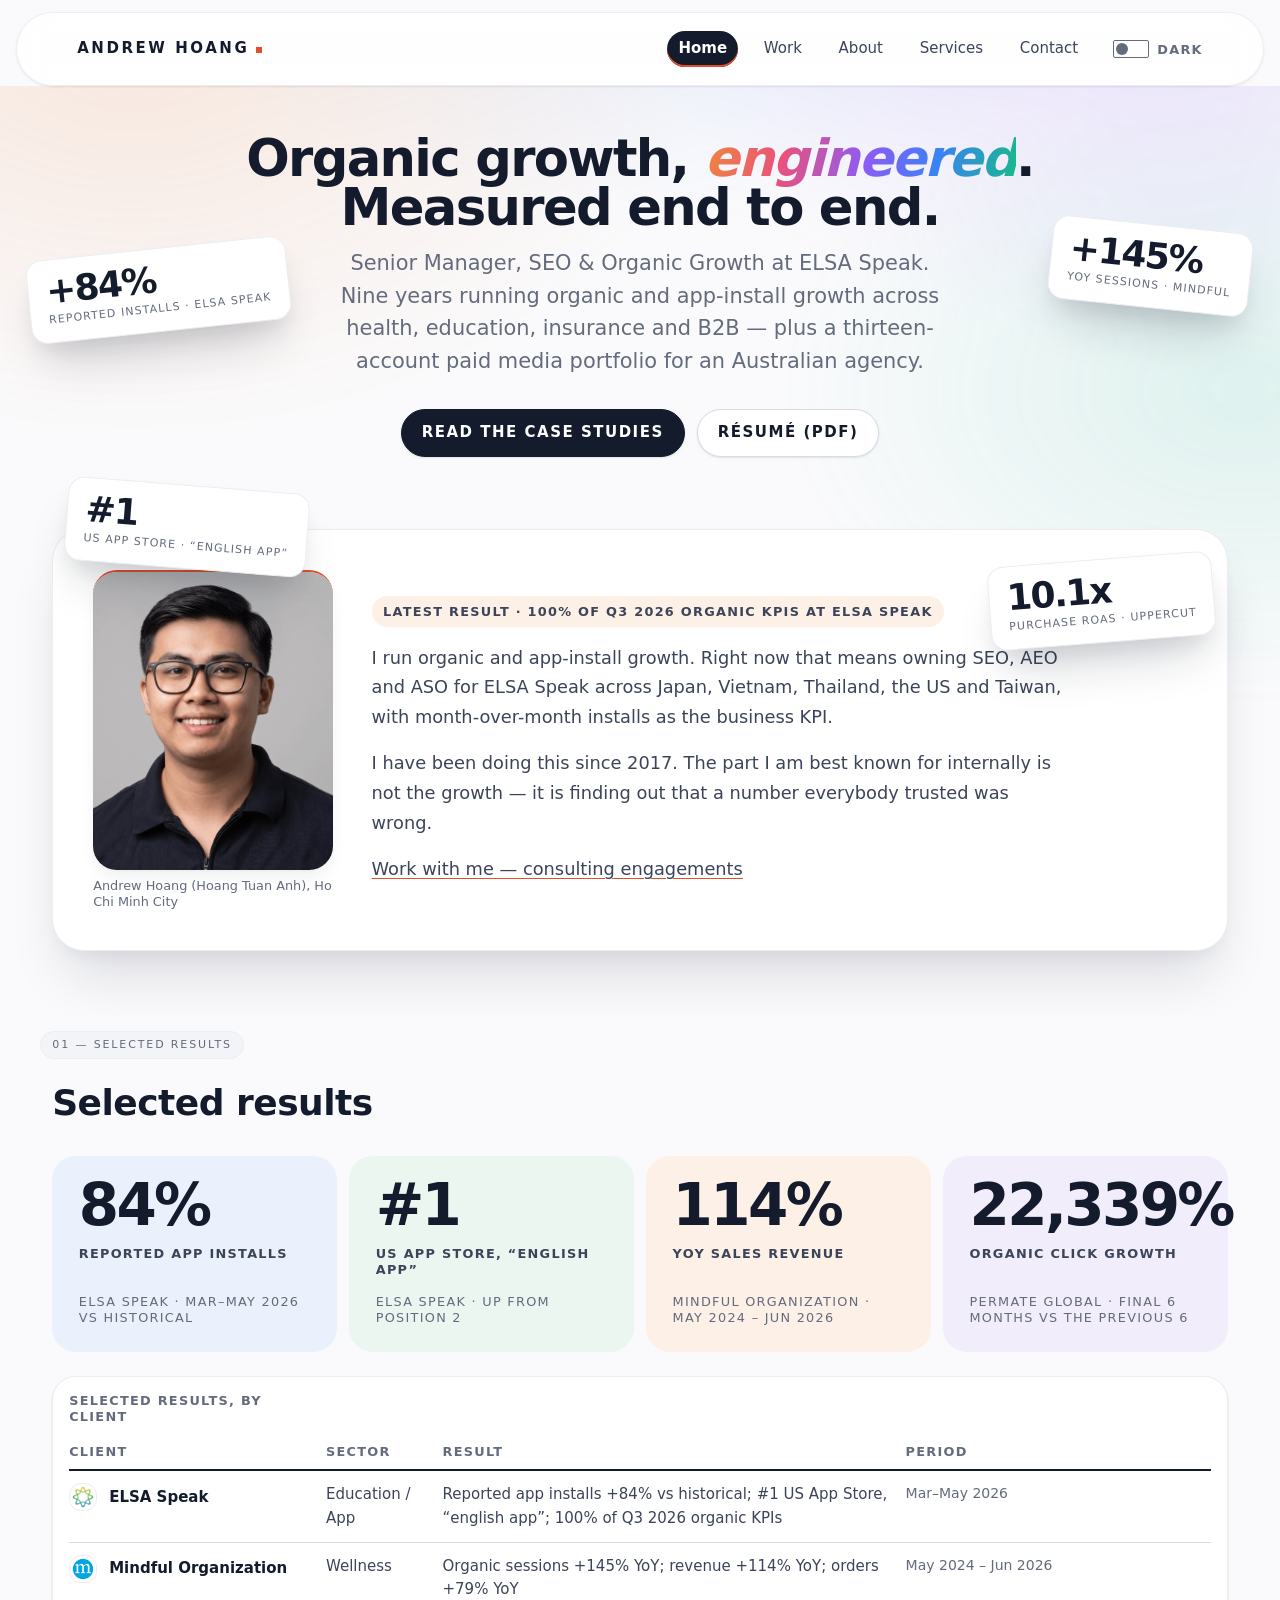
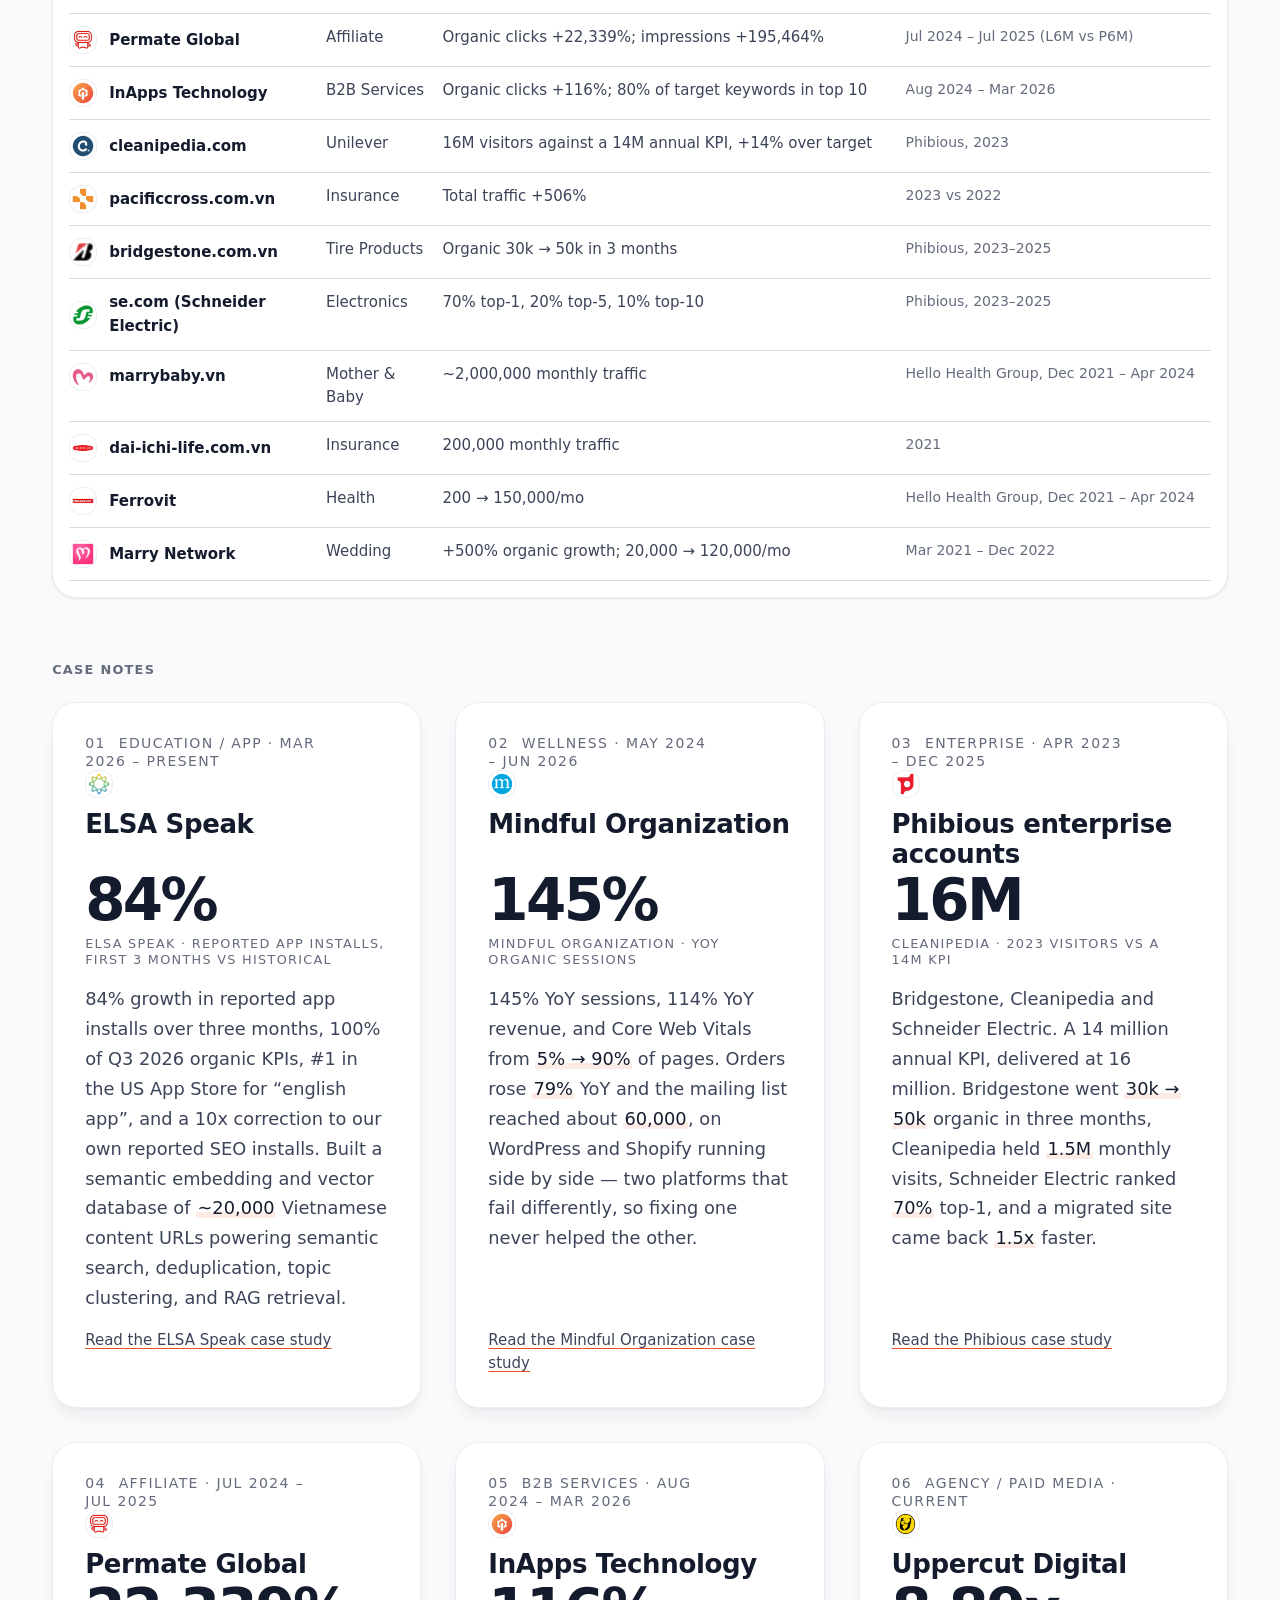
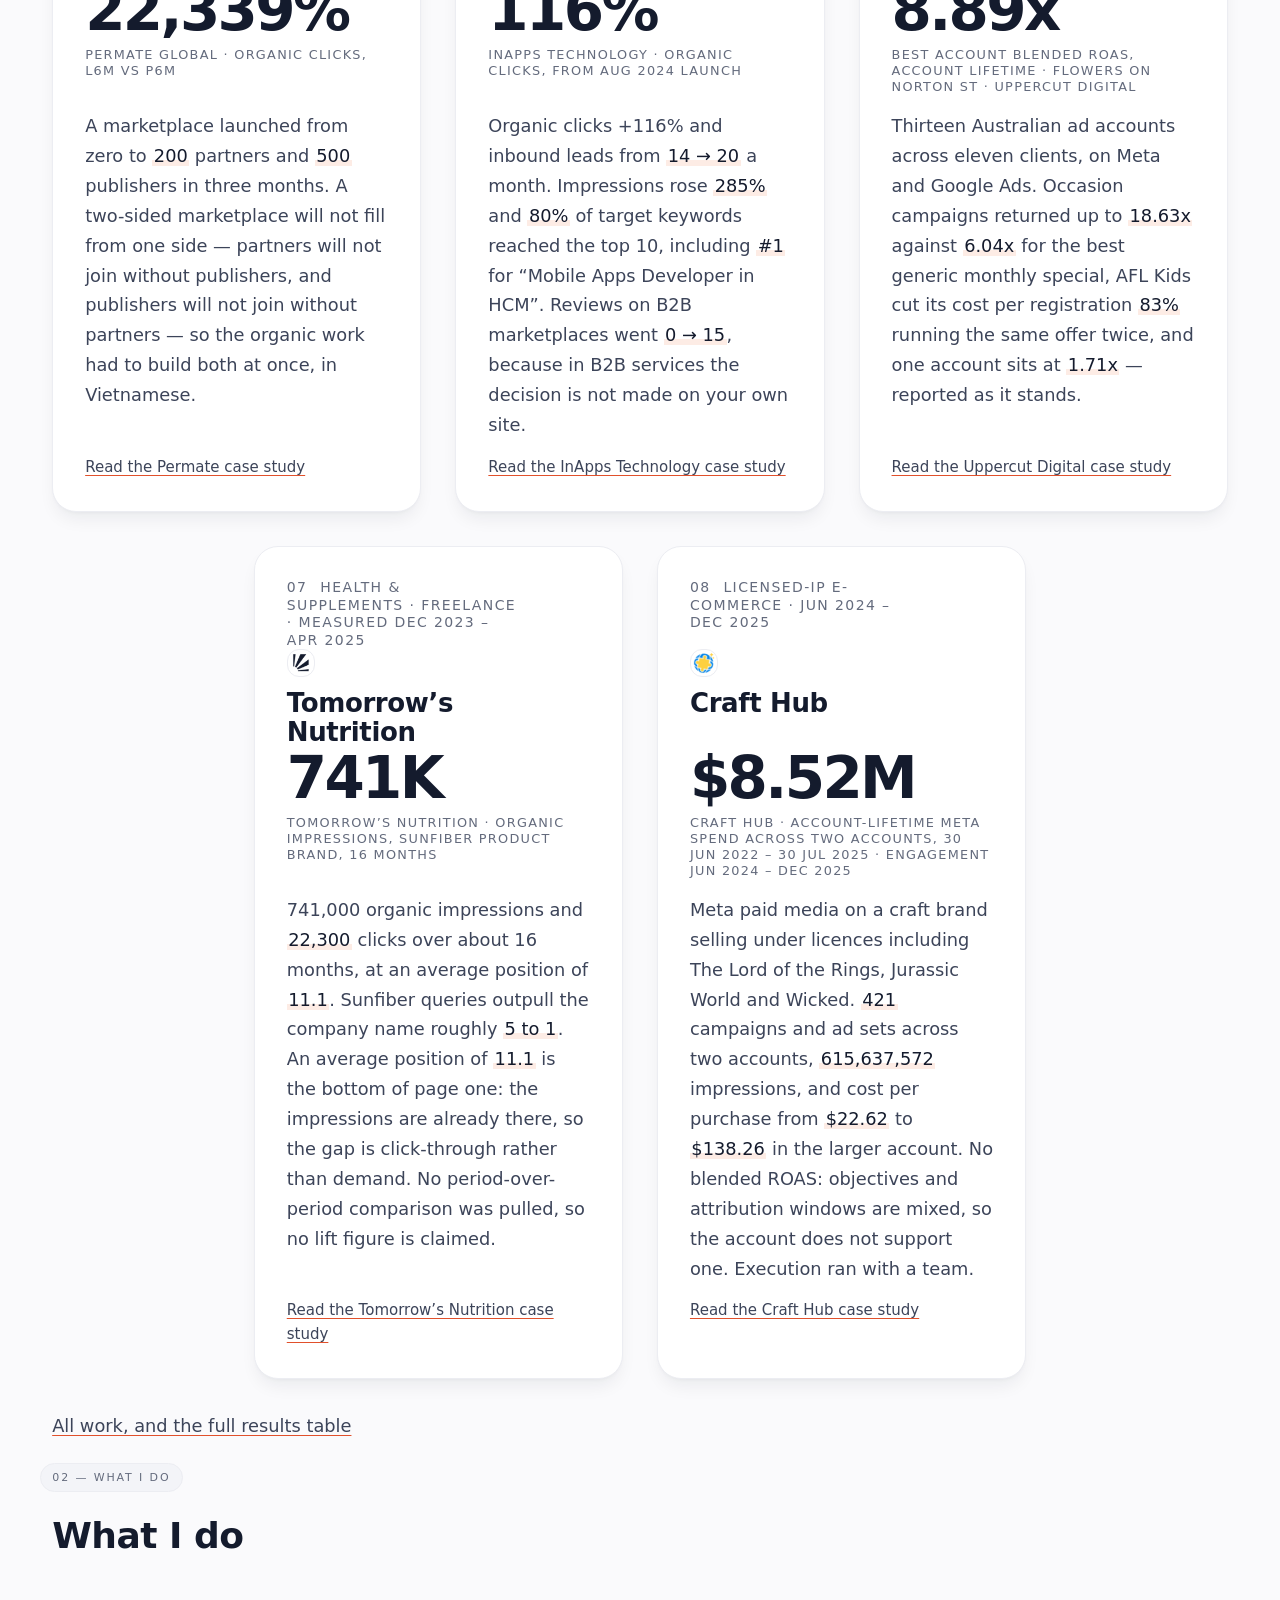
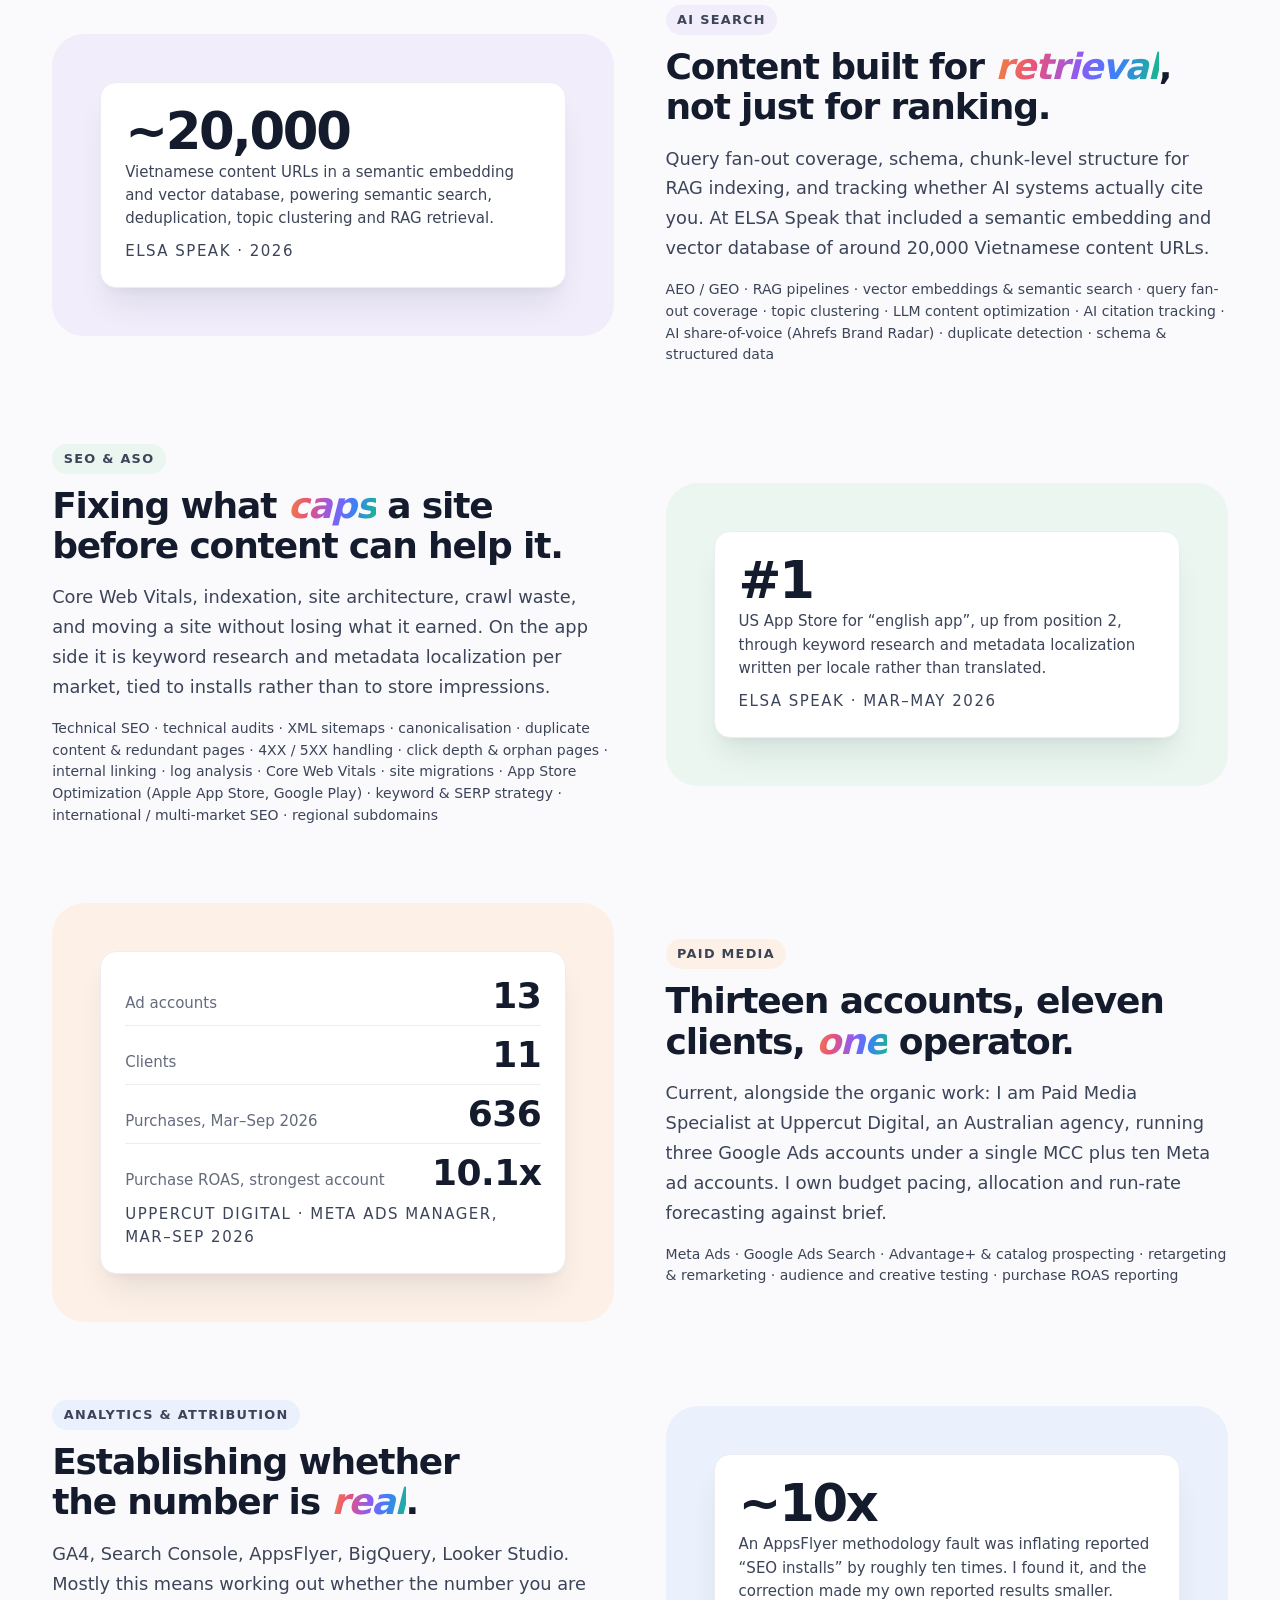
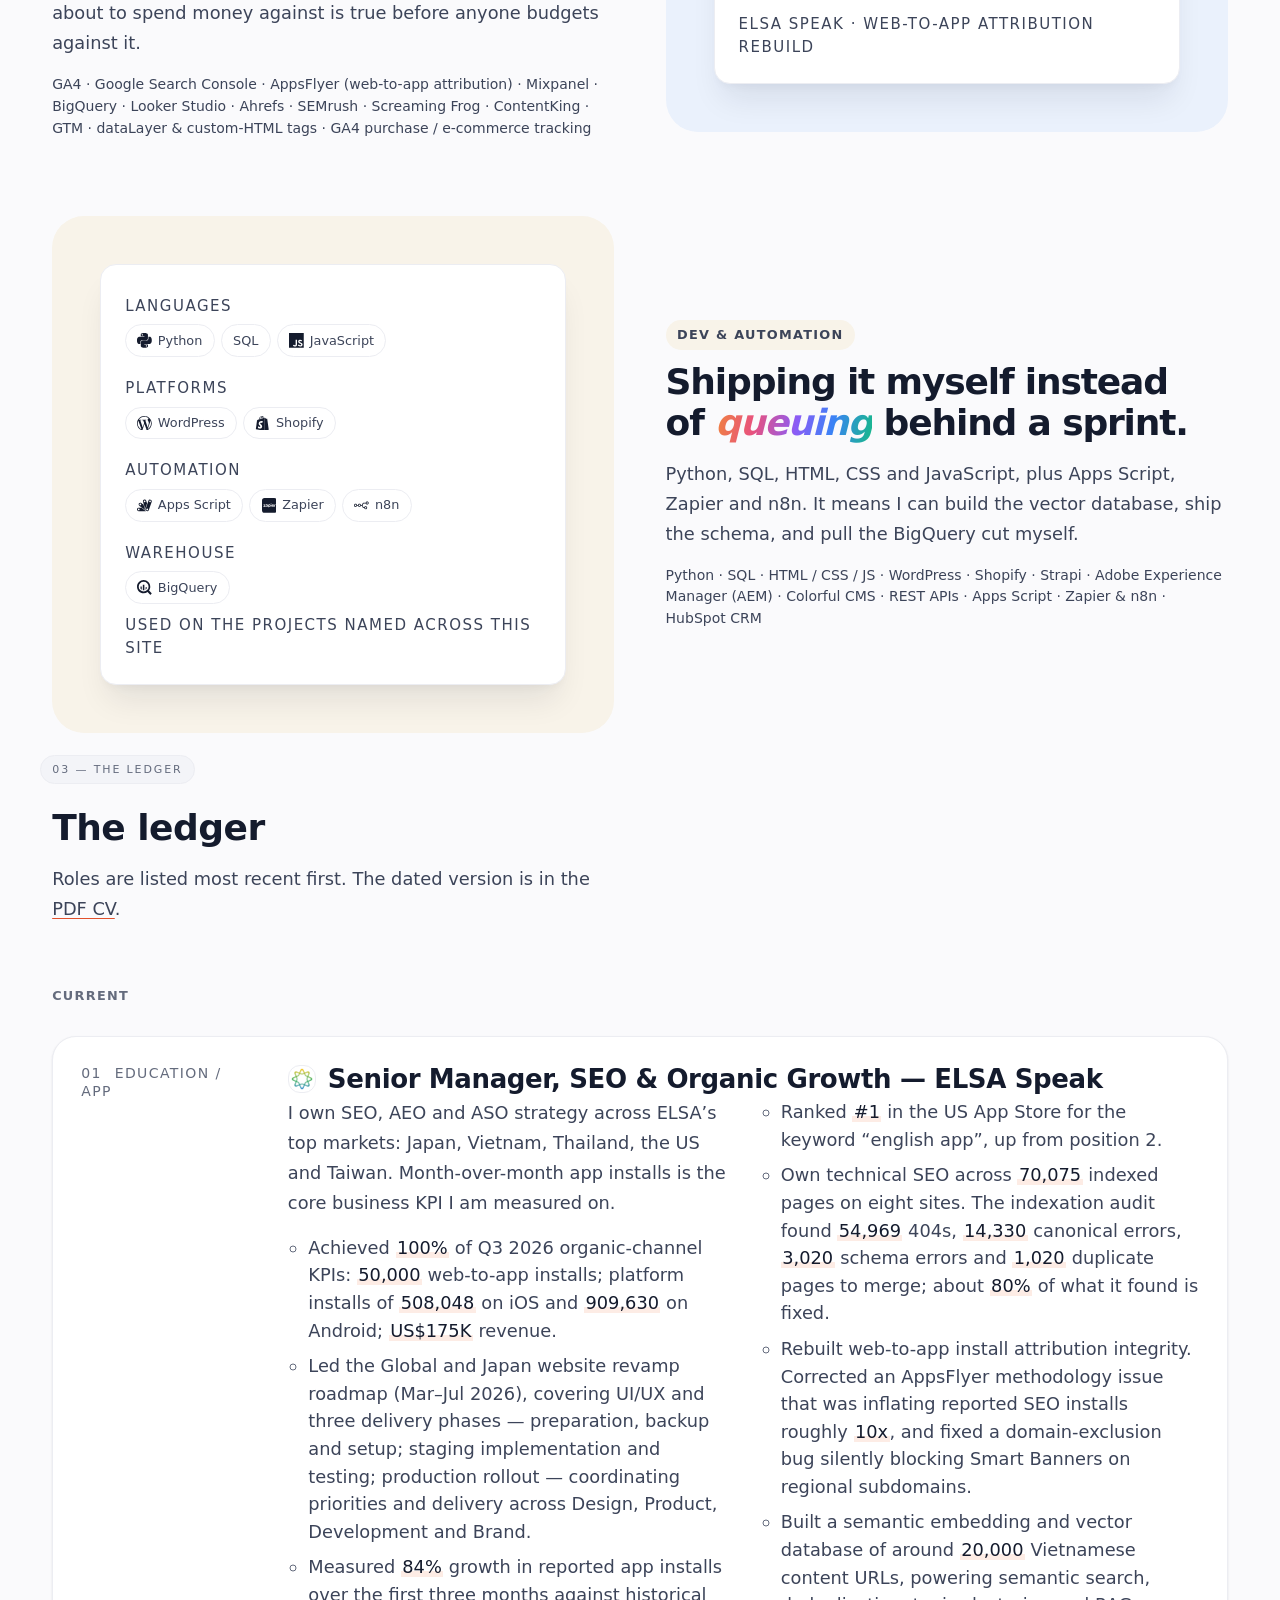
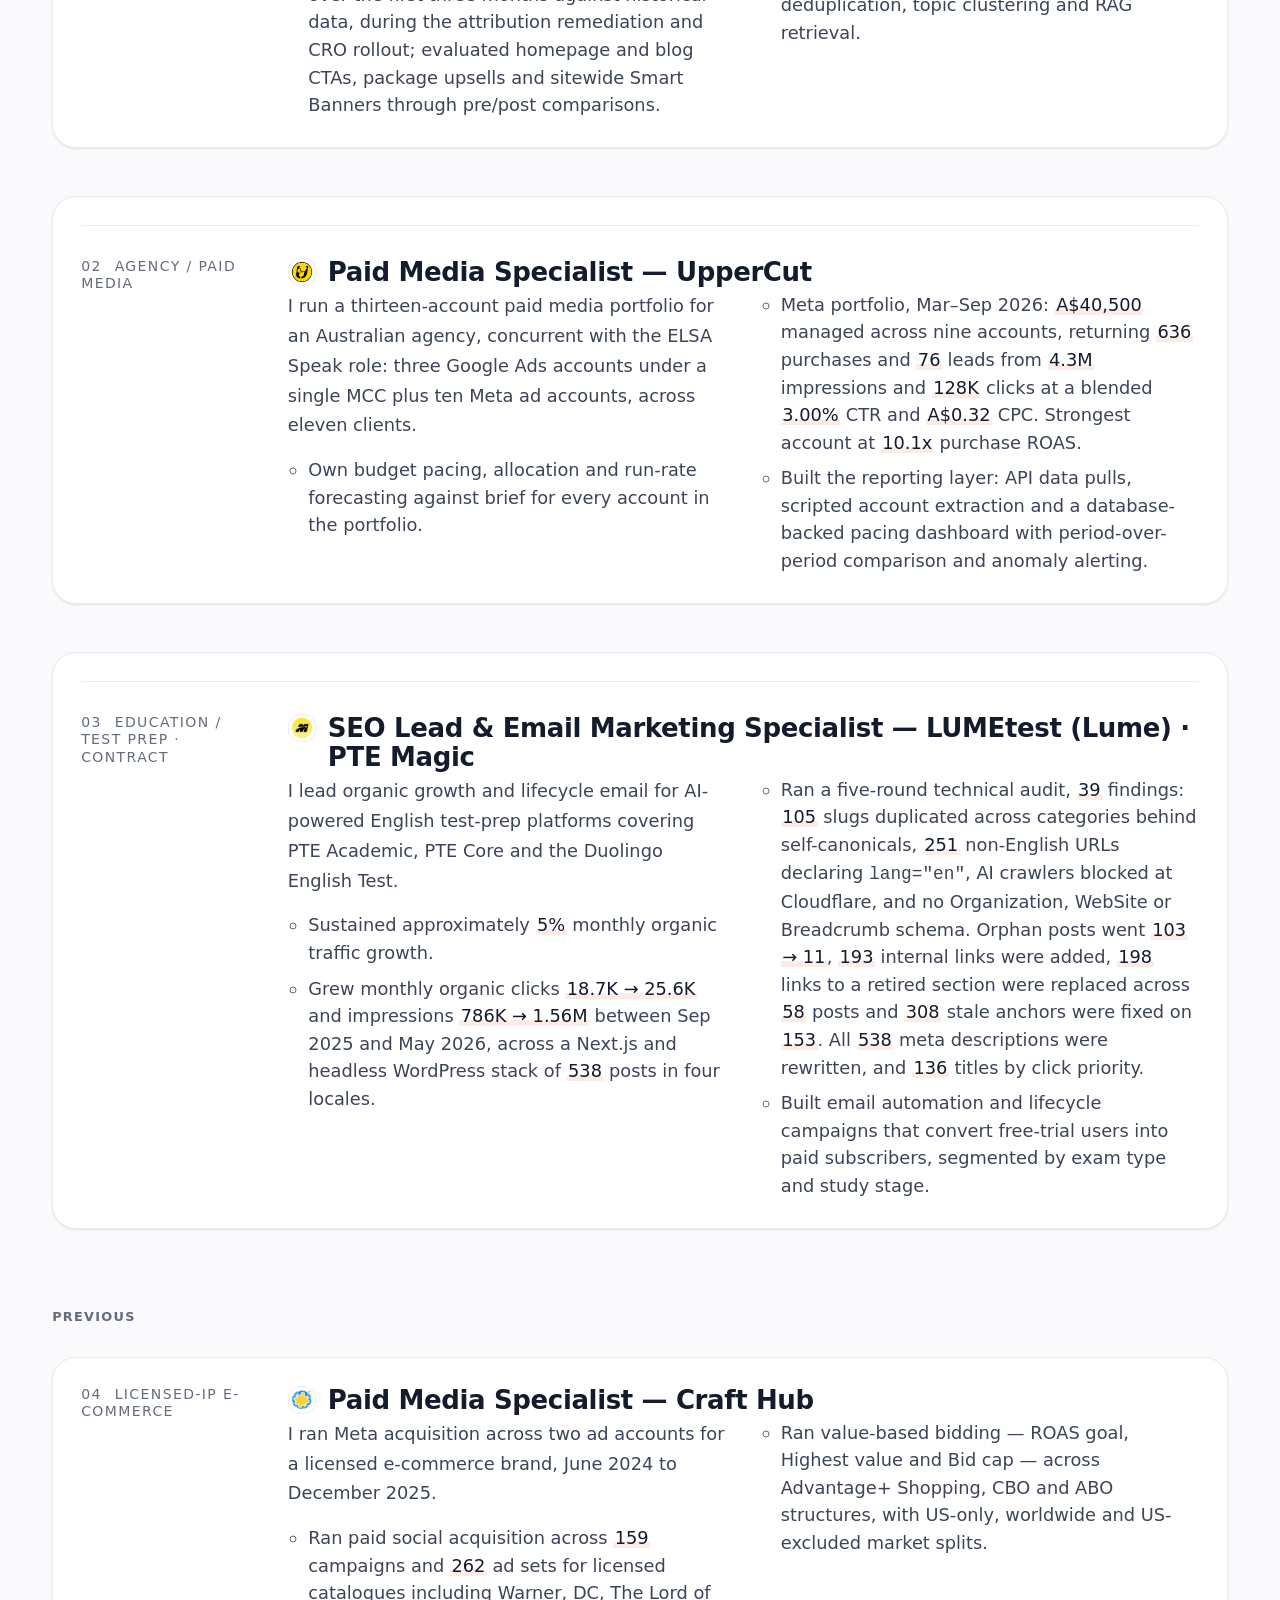
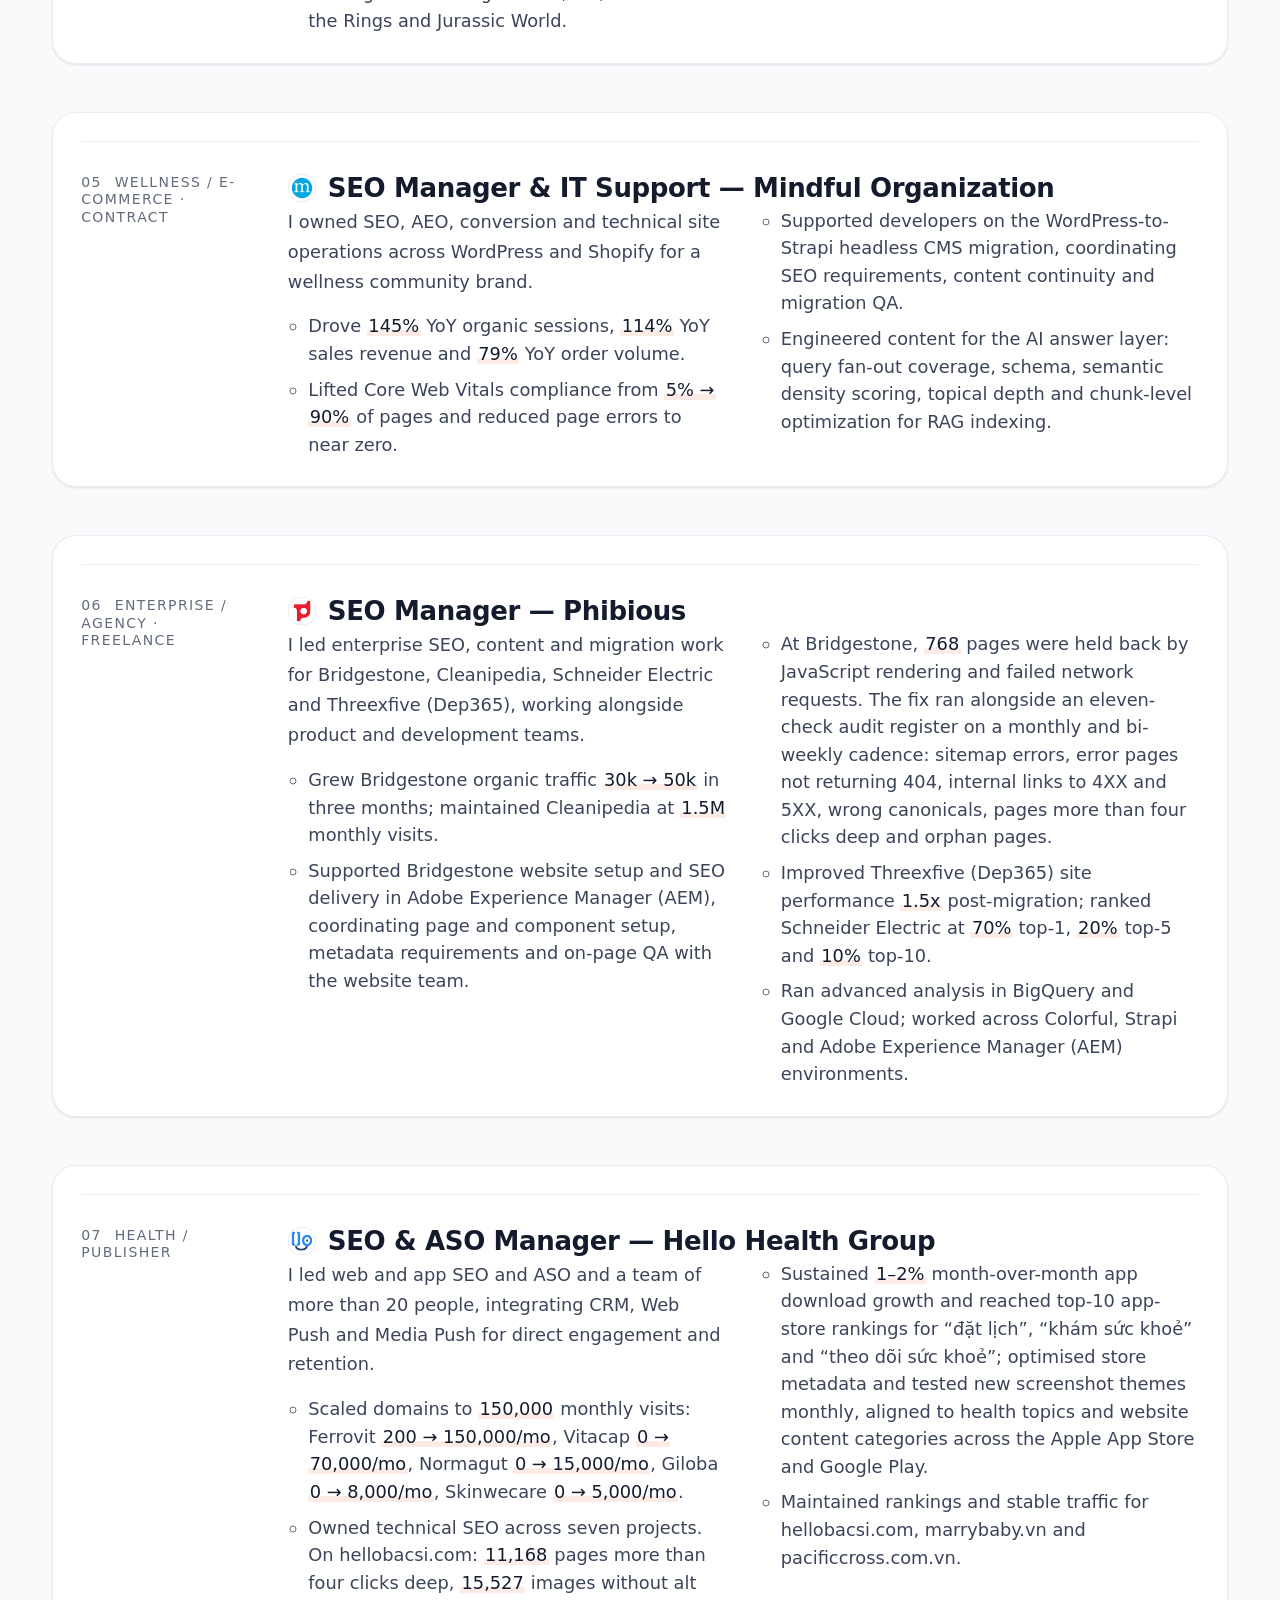
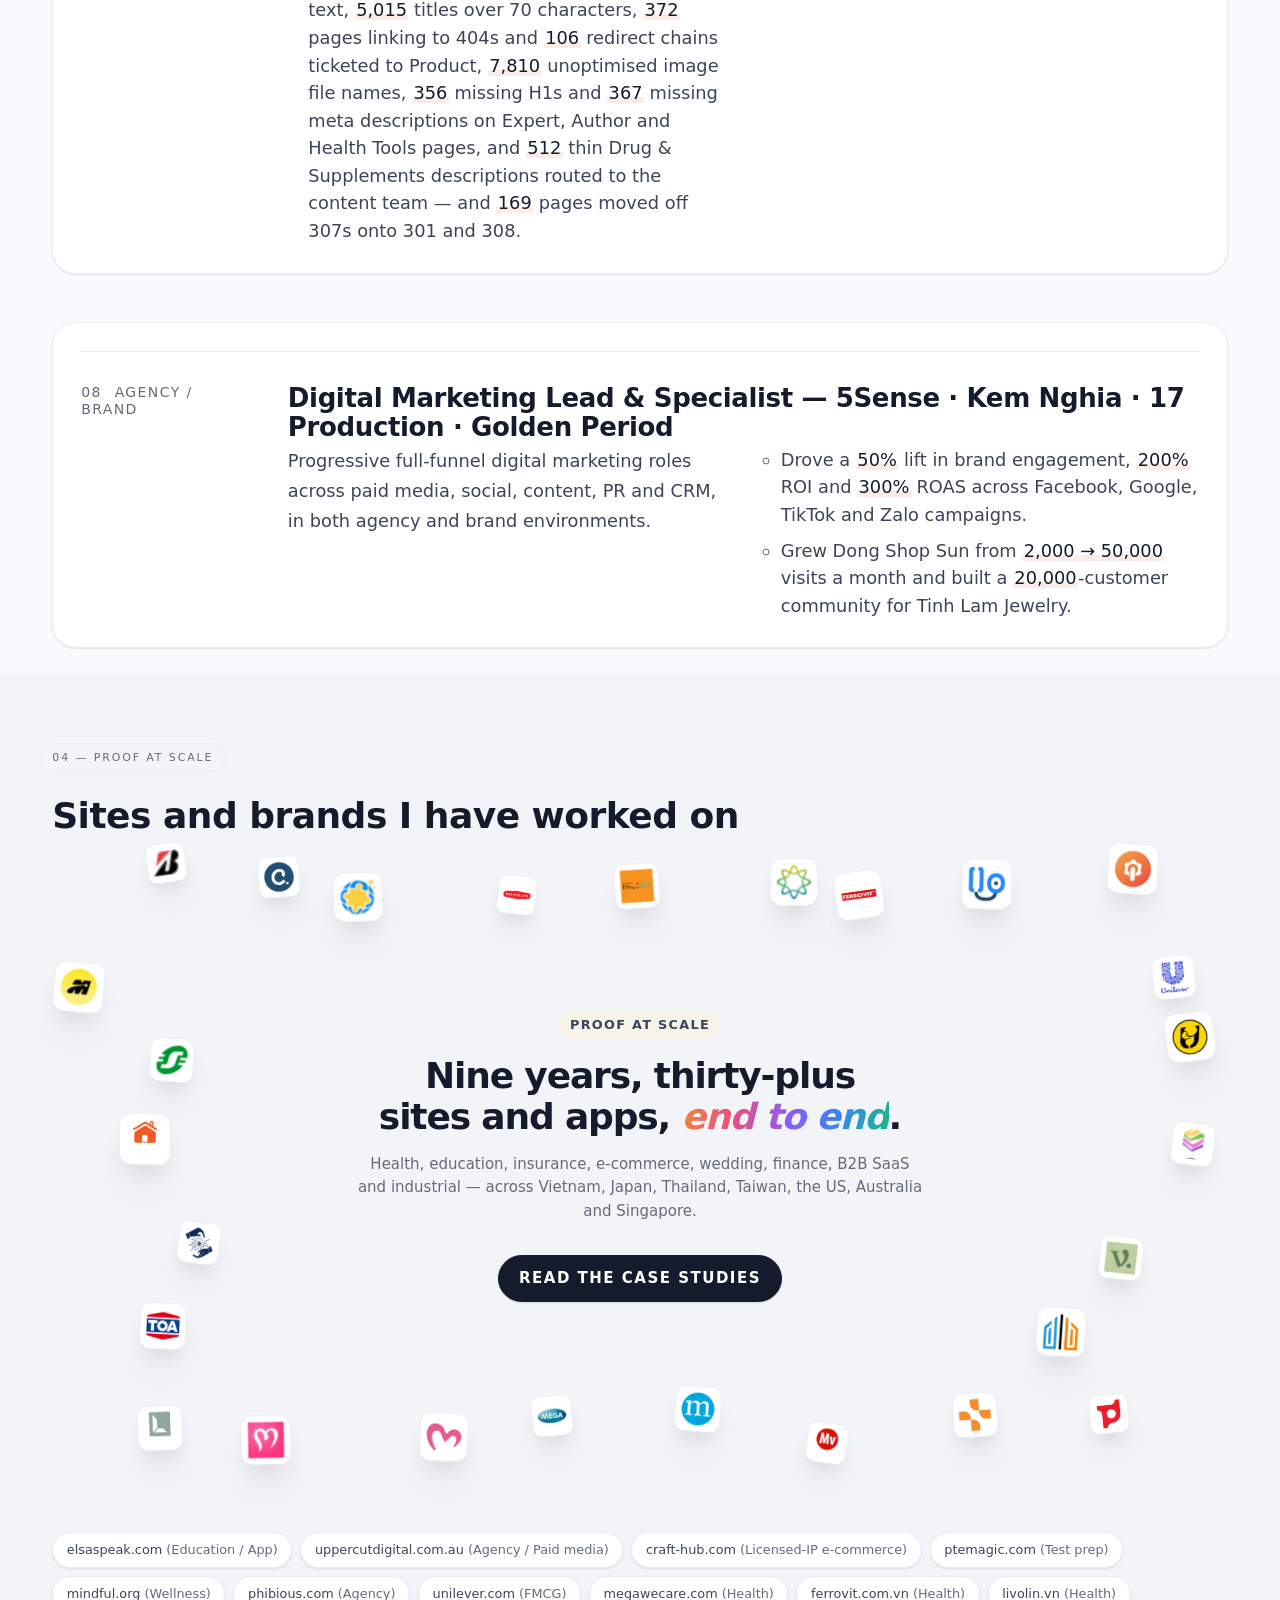
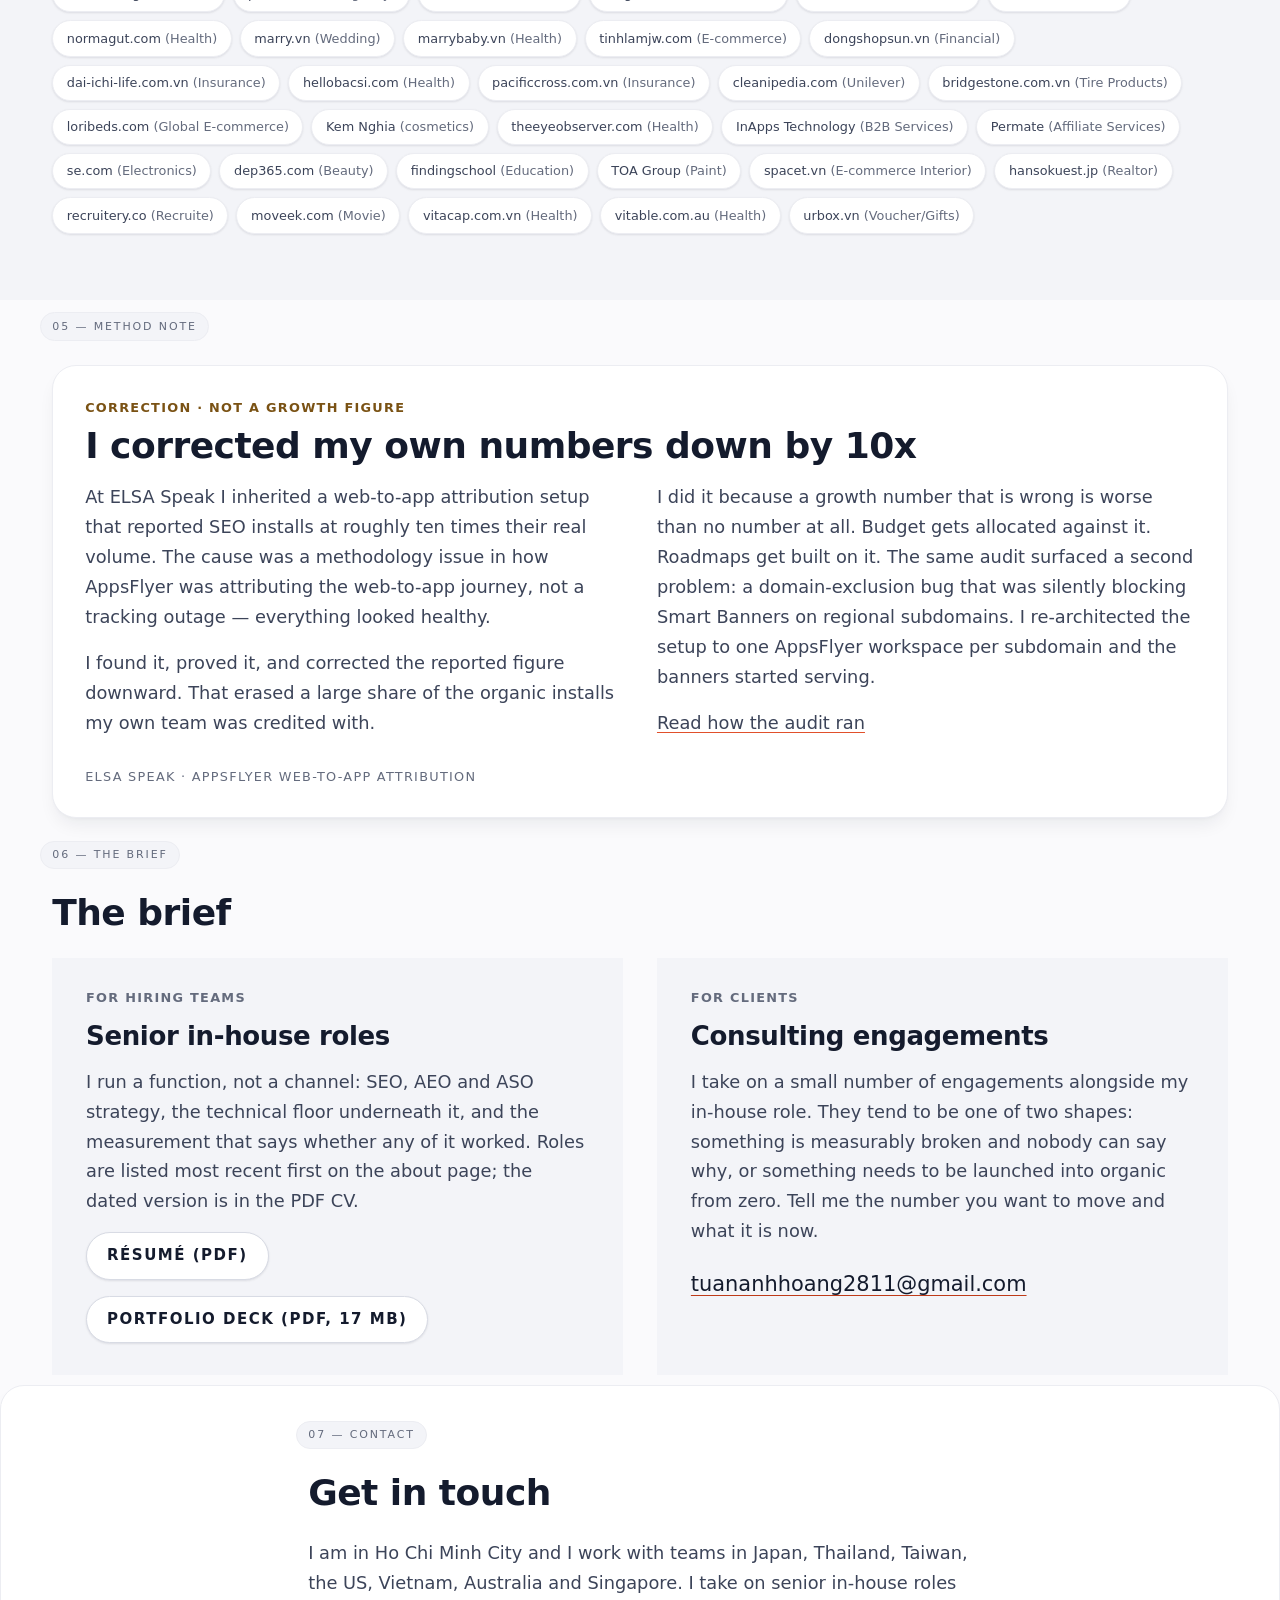
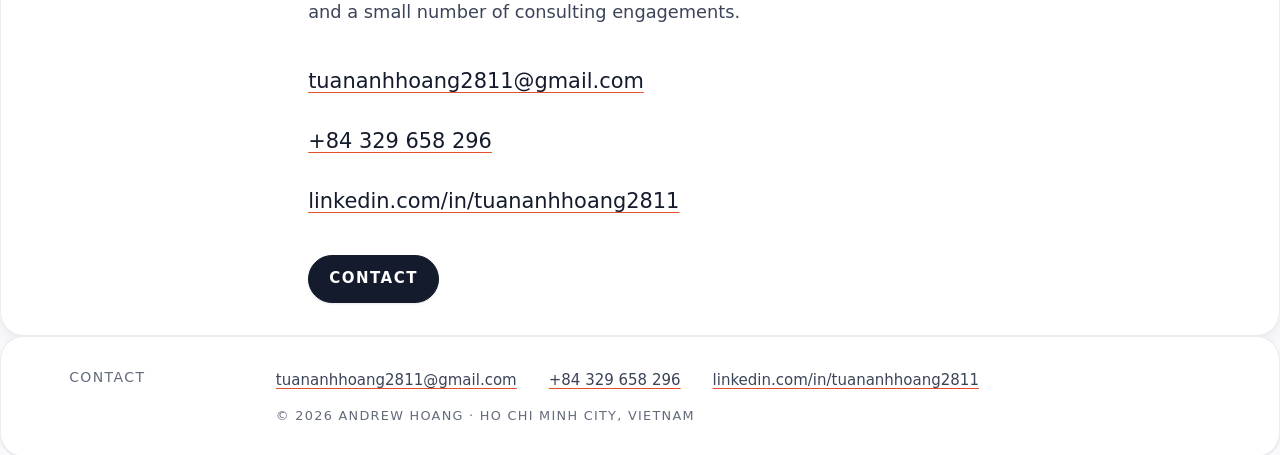
==== commit 7e8ae3b3: "Align site, deck and resume with the LinkedIn timeline Resume: technical SEO detail from V3 added, c" ====
--- a/index.html
+++ b/index.html
@@ -453,13 +453,13 @@
               <th role="rowheader" scope="row"><span class="c-markrow"><span class="c-mark c-mark--sm c-mark--img" aria-hidden="true"><img src="assets/img/clients/bridgestone.png" width="160" height="160" alt="" loading="lazy" decoding="async"></span><span>bridgestone.com.vn</span></span></th>
               <td role="cell"><span class="c-table__lab" aria-hidden="true">Sector</span><span class="c-table__val">Tire Products</span></td>
               <td role="cell"><span class="c-table__lab" aria-hidden="true">Result</span><span class="c-table__val">Organic 30k → 50k in 3 months</span></td>
-              <td role="cell"><span class="c-table__lab" aria-hidden="true">Period</span><span class="c-table__val">Phibious, 2023&ndash;2024</span></td>
+              <td role="cell"><span class="c-table__lab" aria-hidden="true">Period</span><span class="c-table__val">Phibious, 2023&ndash;2025</span></td>
             </tr>
             <tr role="row">
               <th role="rowheader" scope="row"><span class="c-markrow"><span class="c-mark c-mark--sm c-mark--img" aria-hidden="true"><img src="assets/img/clients/schneider-electric.png" width="160" height="160" alt="" loading="lazy" decoding="async"></span><span>se.com (Schneider Electric)</span></span></th>
               <td role="cell"><span class="c-table__lab" aria-hidden="true">Sector</span><span class="c-table__val">Electronics</span></td>
               <td role="cell"><span class="c-table__lab" aria-hidden="true">Result</span><span class="c-table__val">70% top-1, 20% top-5, 10% top-10</span></td>
-              <td role="cell"><span class="c-table__lab" aria-hidden="true">Period</span><span class="c-table__val">Phibious, 2023–2024</span></td>
+              <td role="cell"><span class="c-table__lab" aria-hidden="true">Period</span><span class="c-table__val">Phibious, 2023–2025</span></td>
             </tr>
             <tr role="row">
               <th role="rowheader" scope="row"><span class="c-markrow"><span class="c-mark c-mark--sm c-mark--img" aria-hidden="true"><img src="assets/img/clients/marrybaby.png" width="160" height="160" alt="" loading="lazy" decoding="async"></span><span>marrybaby.vn</span></span></th>
@@ -775,7 +775,7 @@
 
         <li>
           <div class="row">
-            <p class="row__rail"><span class="c-note__idx">03</span> Education / Test prep</p>
+            <p class="row__rail"><span class="c-note__idx">03</span> Education / Test prep · Contract</p>
             <div>
               <h4 id="role-lumetest"><span class="c-markrow"><span class="c-mark c-mark--sm c-mark--img" aria-hidden="true"><img src="assets/img/clients/pte-magic.png" width="160" height="160" alt="" loading="lazy" decoding="async"></span><span>SEO Lead &amp; Email Marketing Specialist — LUMEtest (Lume) · PTE Magic</span></span></h4>
               <p class="c-ledger__scope">I lead organic growth and lifecycle email for AI-powered English test-prep platforms covering PTE Academic, PTE Core and the Duolingo English Test.</p>
@@ -810,7 +810,7 @@
 
         <li>
           <div class="row">
-            <p class="row__rail"><span class="c-note__idx">05</span> Wellness / E-commerce</p>
+            <p class="row__rail"><span class="c-note__idx">05</span> Wellness / E-commerce · Contract</p>
             <div>
               <h4 id="role-mindful-organization"><span class="c-markrow"><span class="c-mark c-mark--sm c-mark--img" aria-hidden="true"><img src="assets/img/clients/mindful-organization.png" width="160" height="160" alt="" loading="lazy" decoding="async"></span><span>SEO Manager &amp; IT Support — Mindful Organization</span></span></h4>
               <p class="c-ledger__scope">I owned SEO, AEO, conversion and technical site operations across WordPress and Shopify for a wellness community brand.</p>
@@ -826,7 +826,7 @@
 
         <li>
           <div class="row">
-            <p class="row__rail"><span class="c-note__idx">06</span> Enterprise / Agency</p>
+            <p class="row__rail"><span class="c-note__idx">06</span> Enterprise / Agency · Freelance</p>
             <div>
               <h4 id="role-phibious"><span class="c-markrow"><span class="c-mark c-mark--sm c-mark--img" aria-hidden="true"><img src="assets/img/clients/phibious.png" width="160" height="160" alt="" loading="lazy" decoding="async"></span><span>SEO Manager — Phibious</span></span></h4>
               <p class="c-ledger__scope">I led enterprise SEO, content and migration work for Bridgestone, Cleanipedia, Schneider Electric and Threexfive (Dep365), working alongside product and development teams.</p>
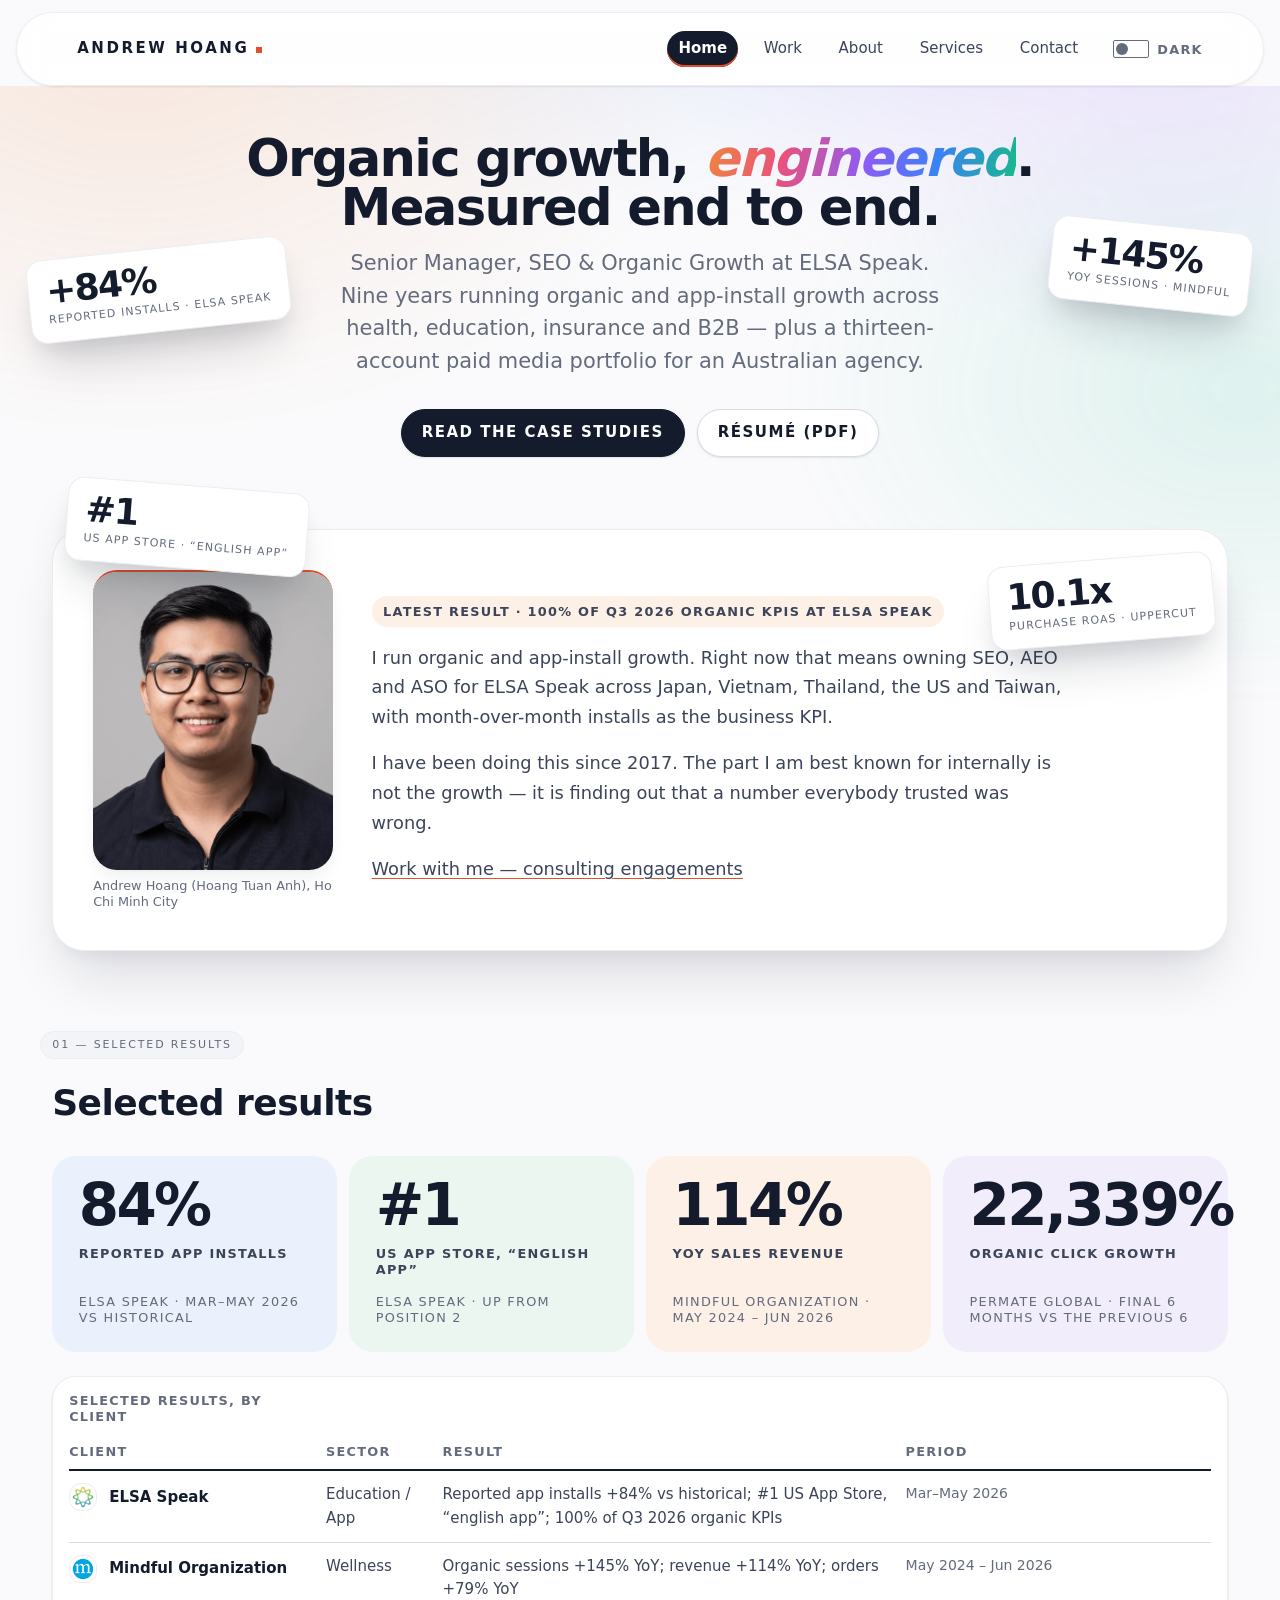
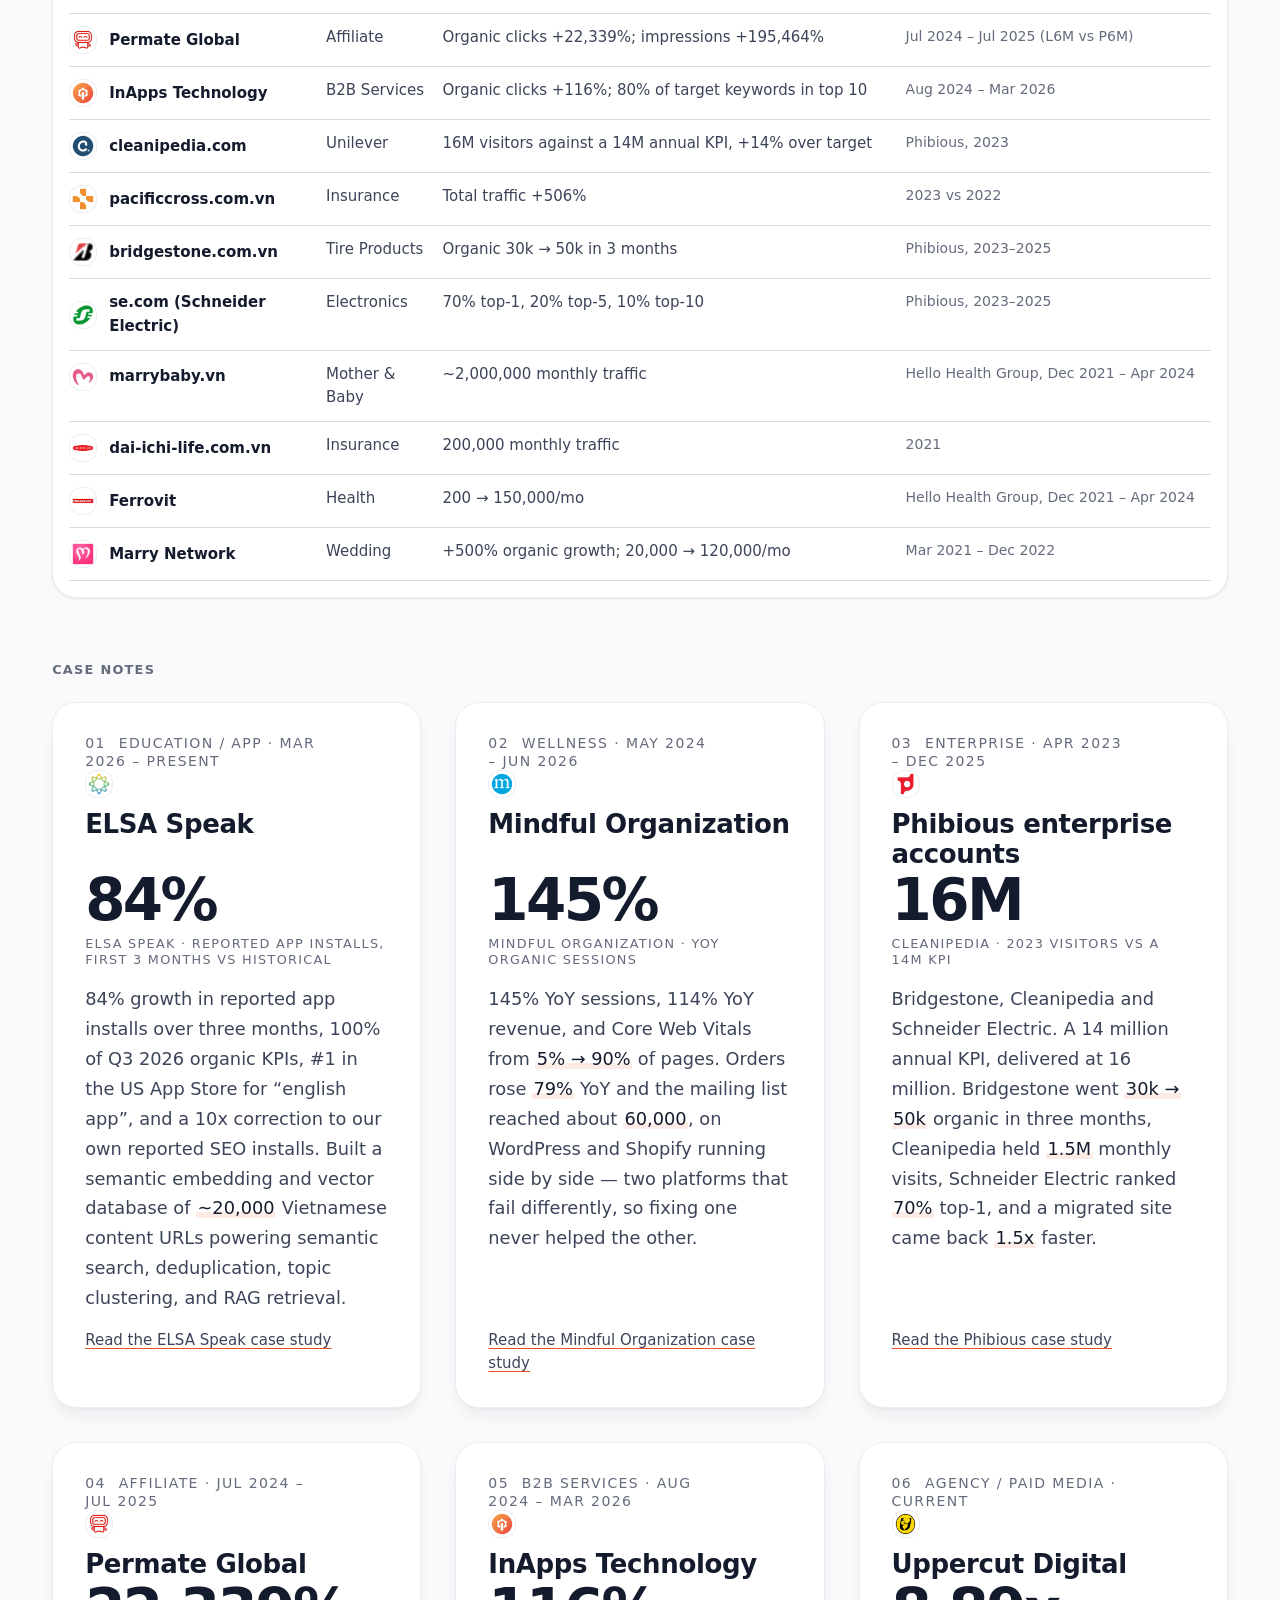
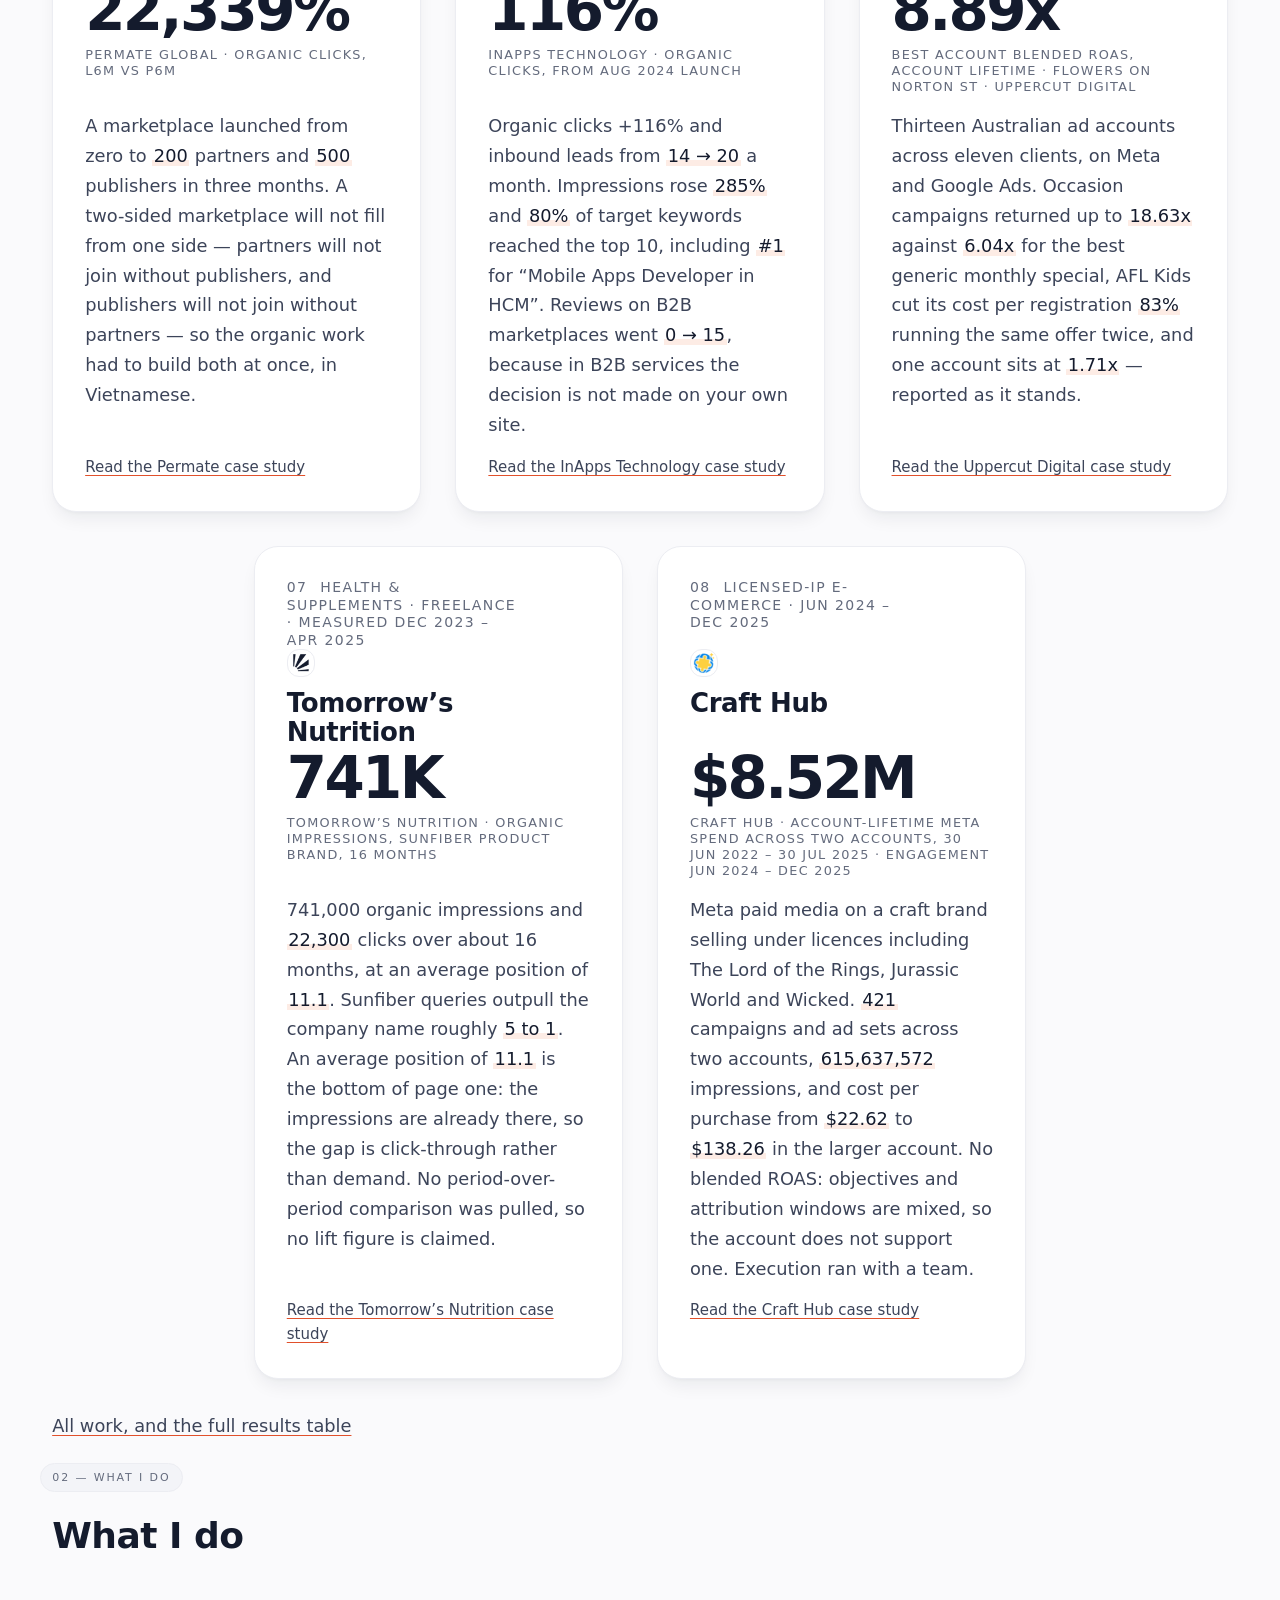
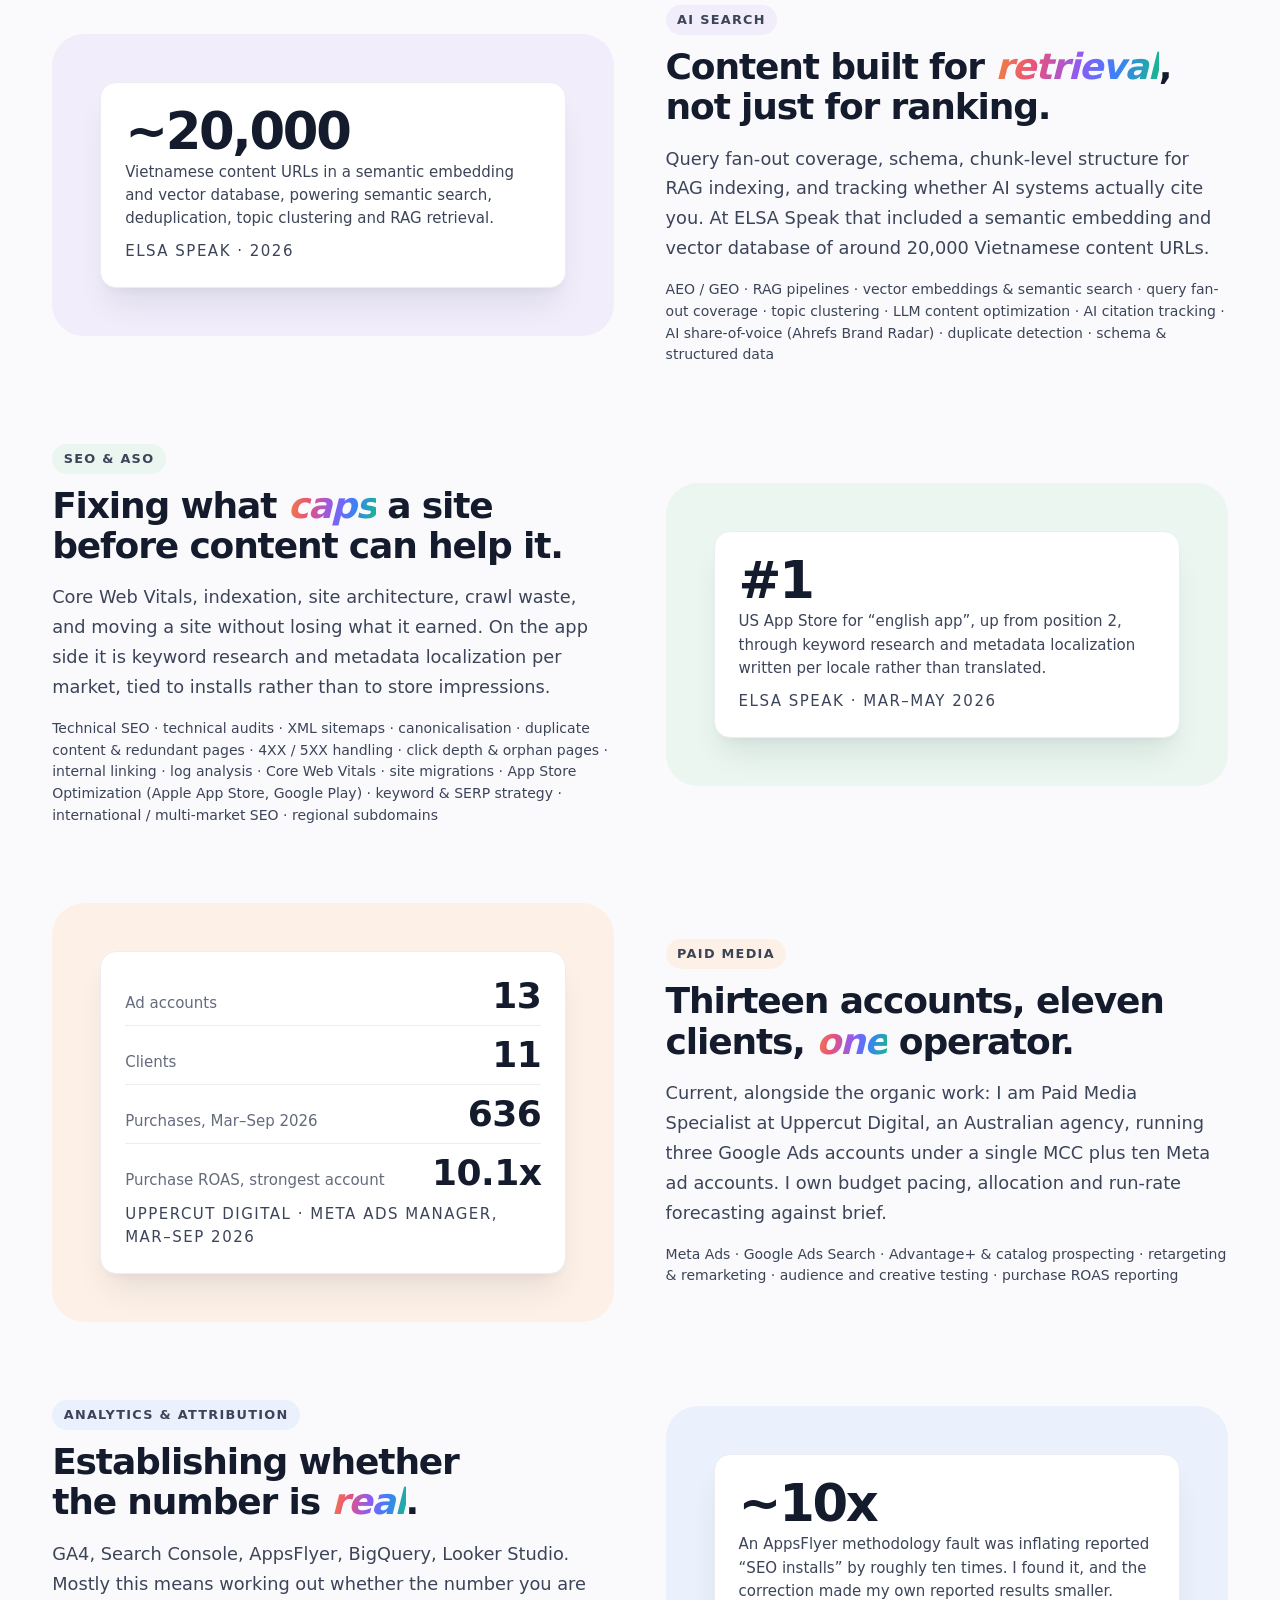
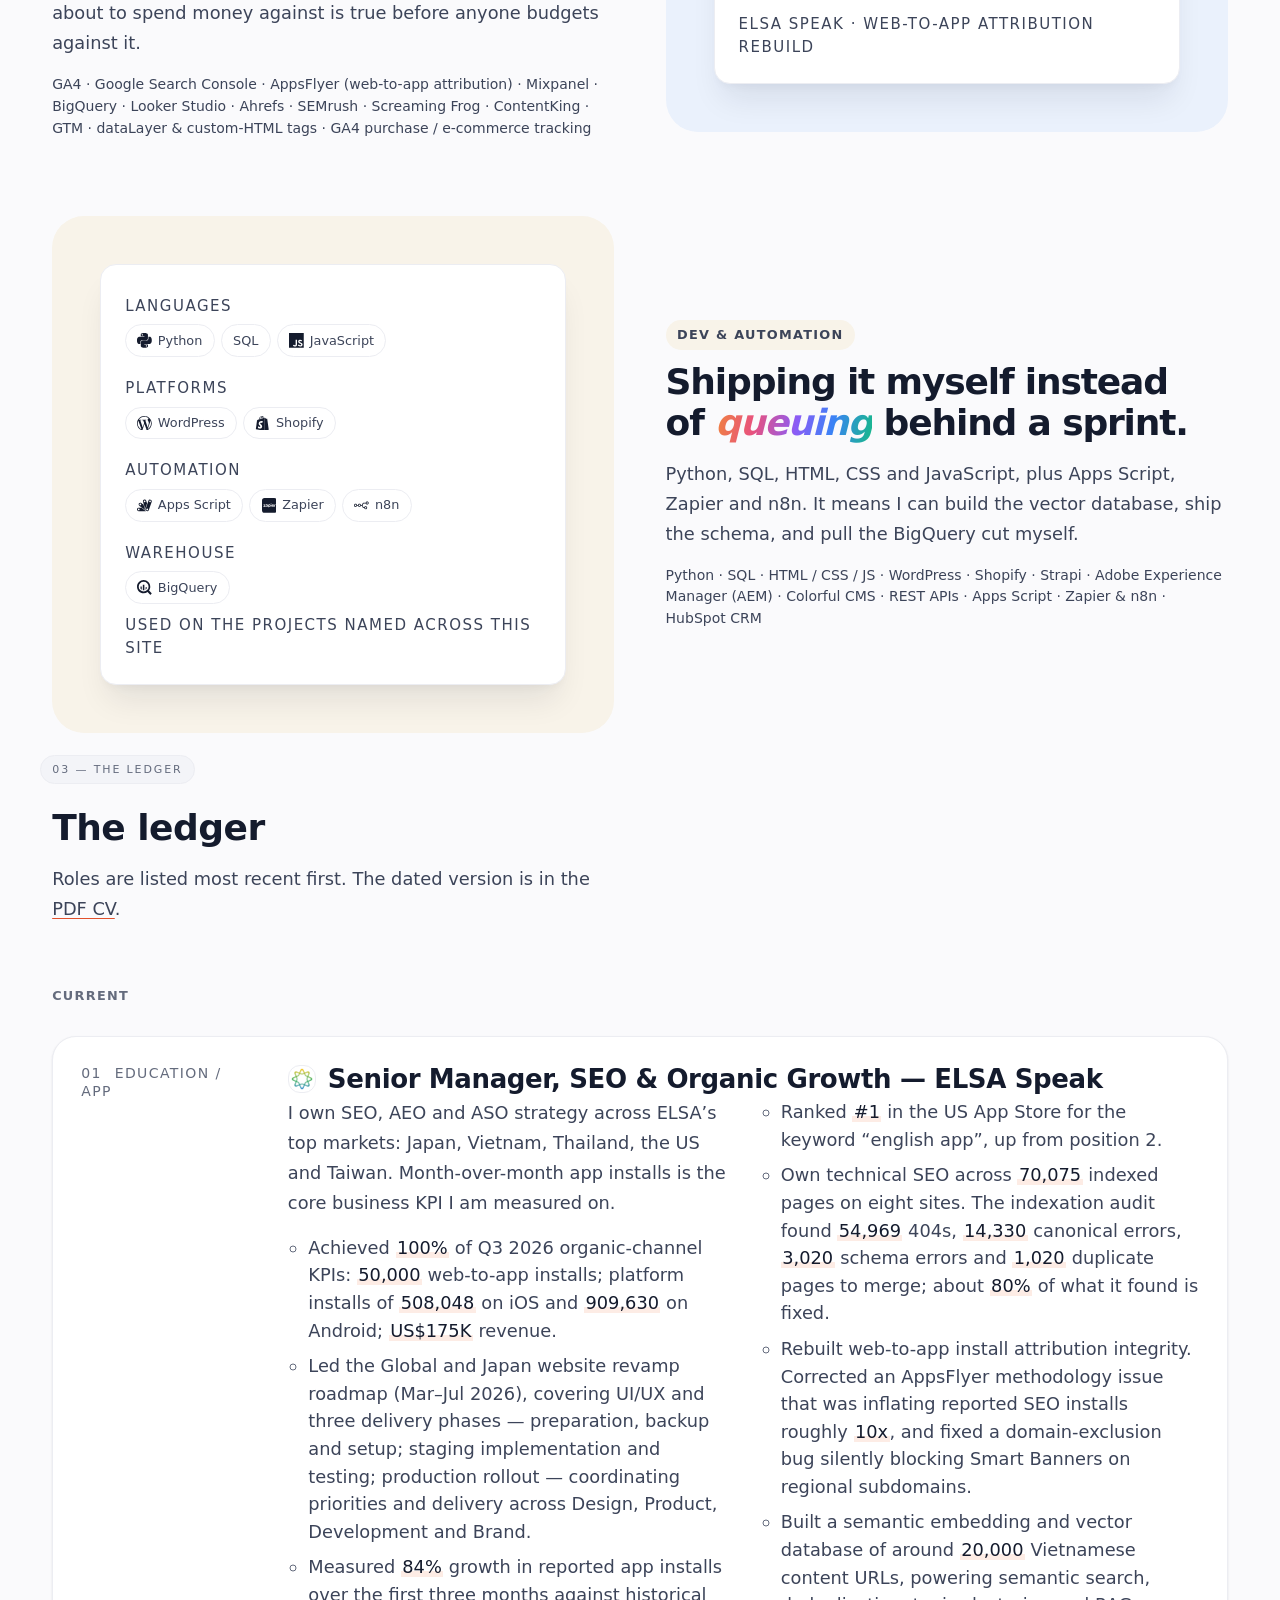
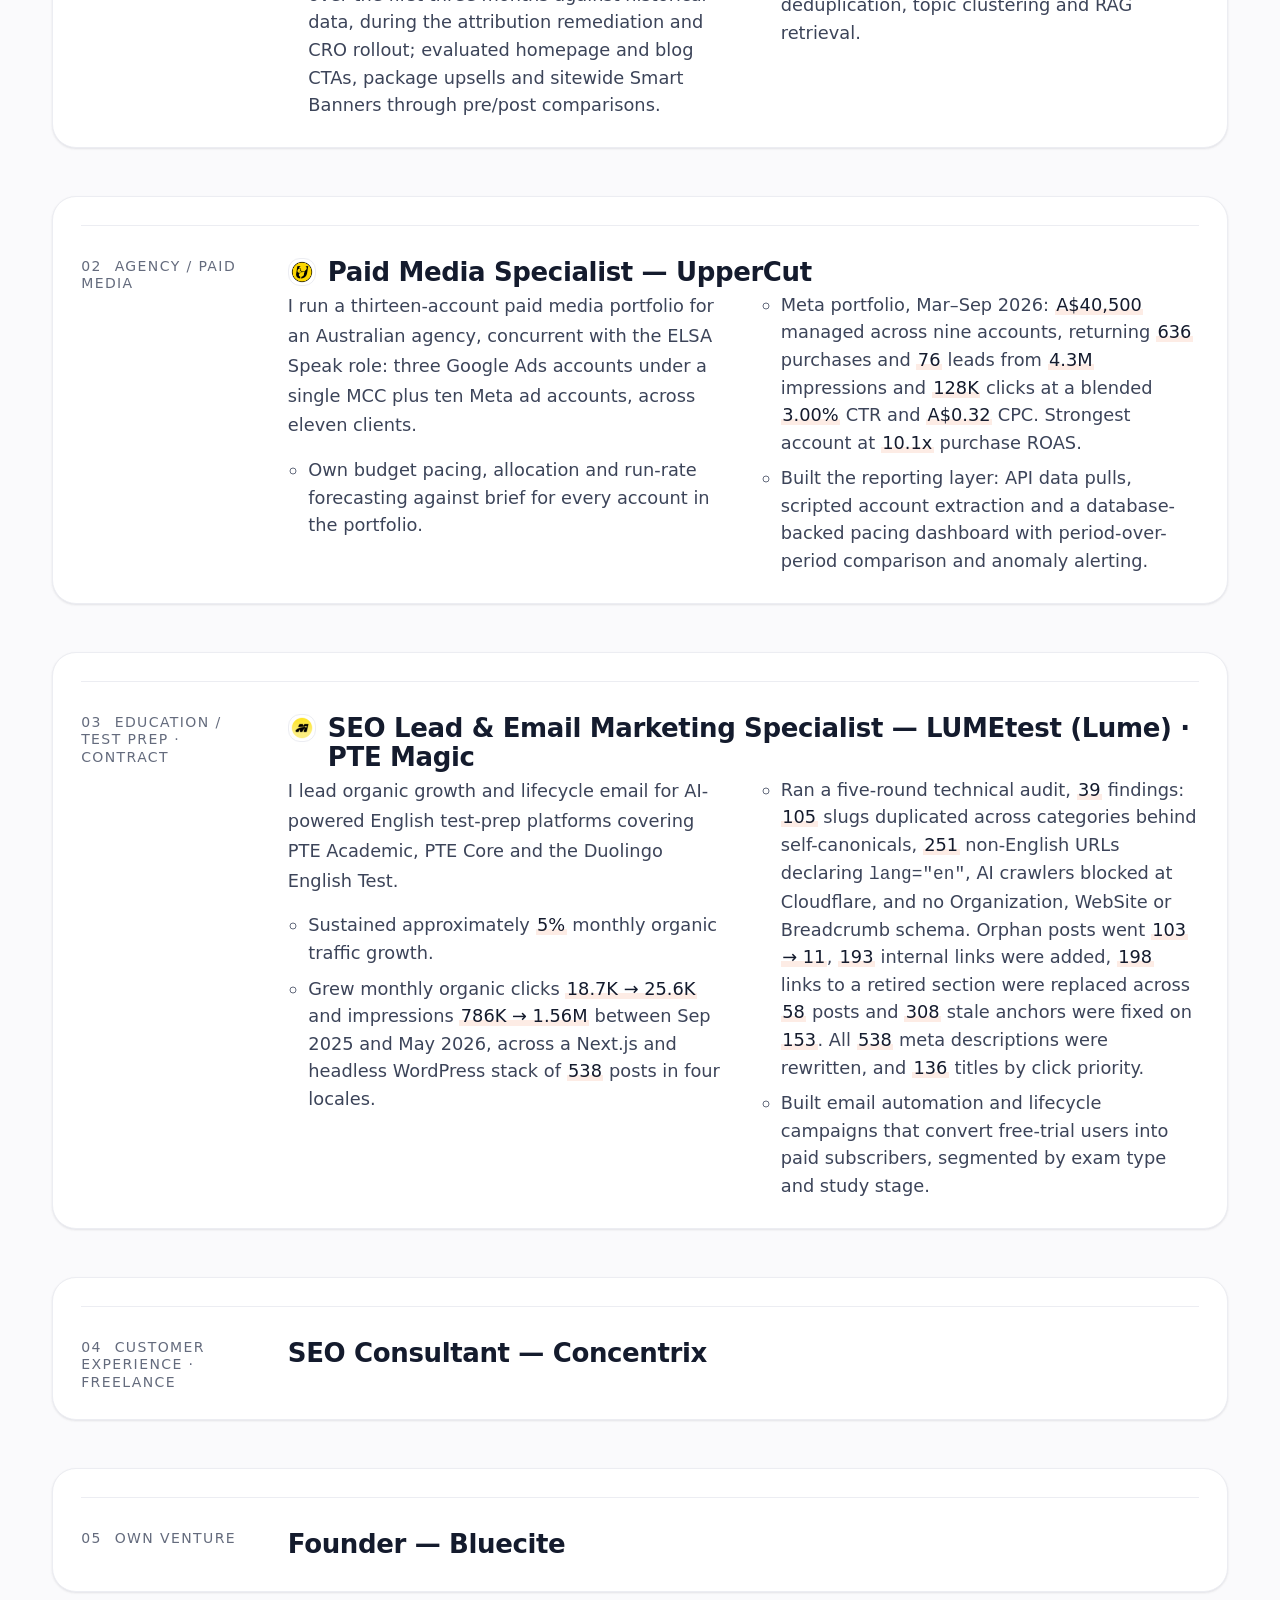
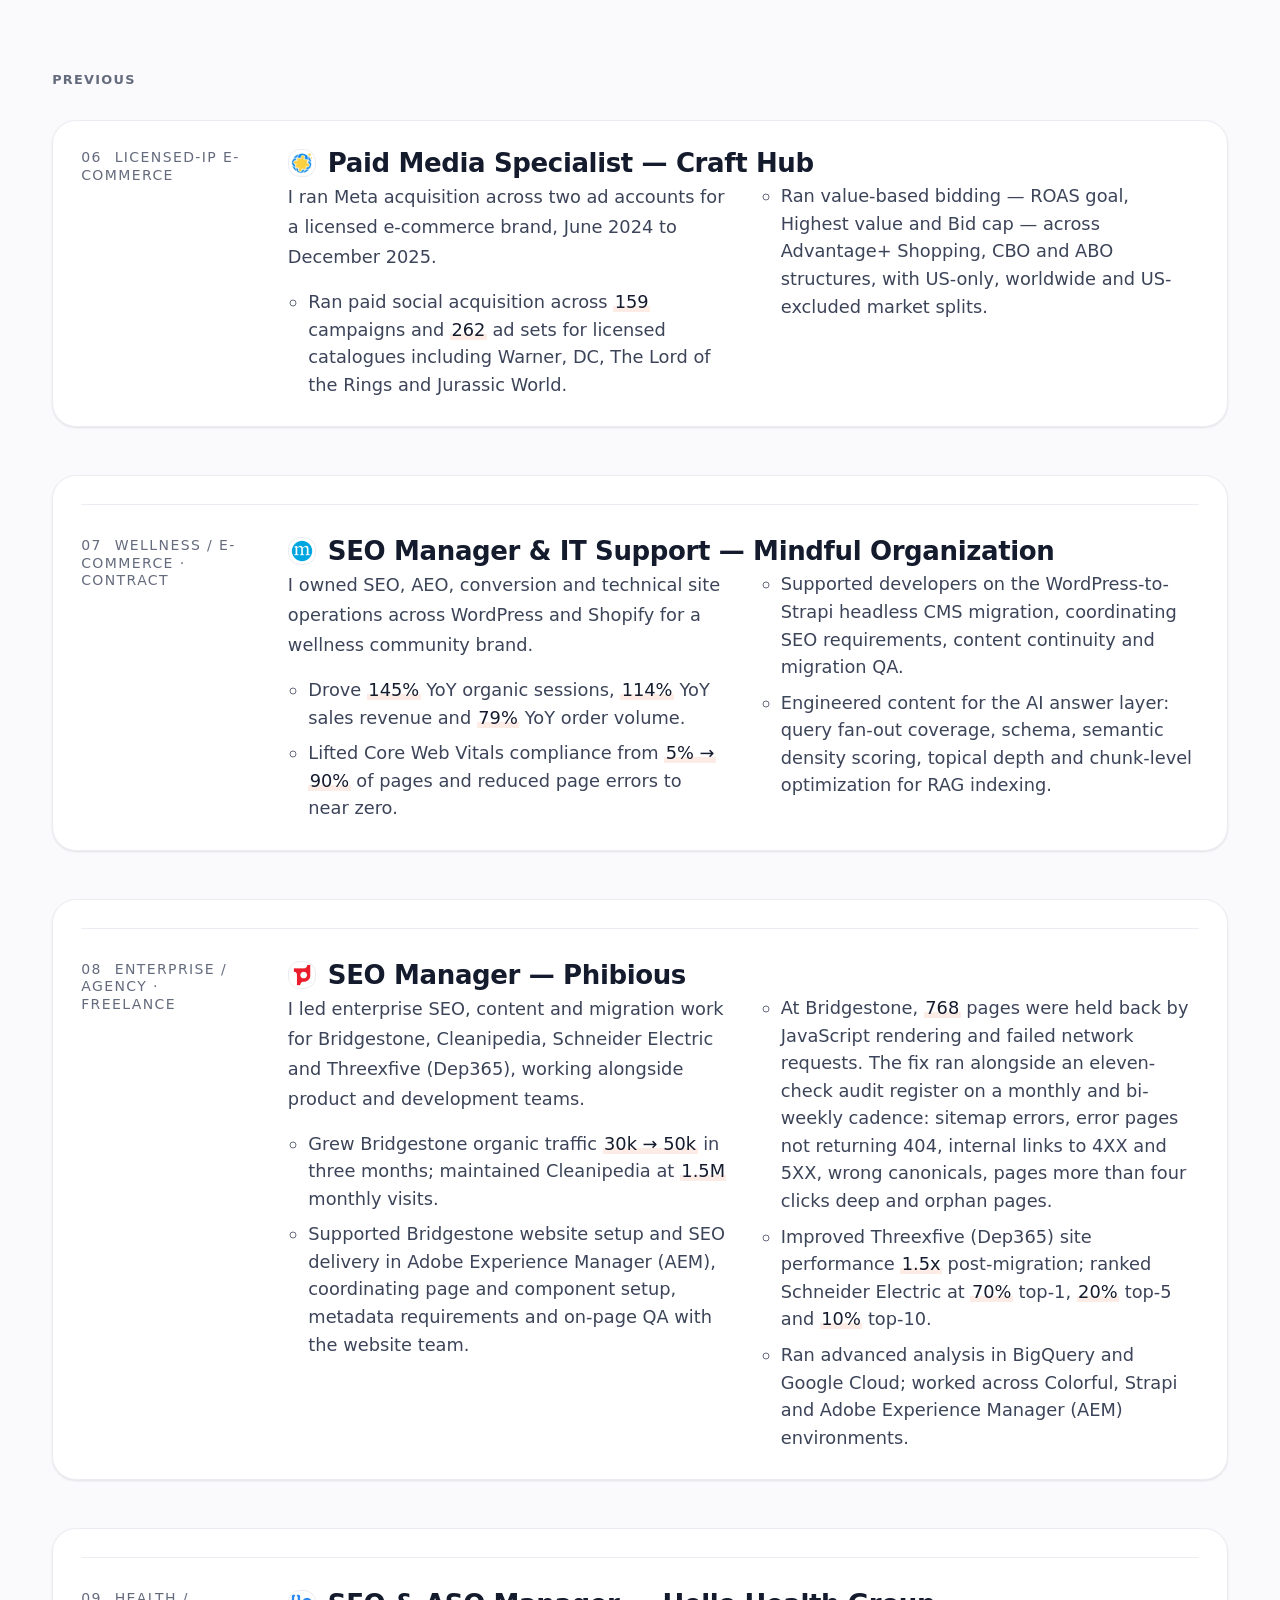
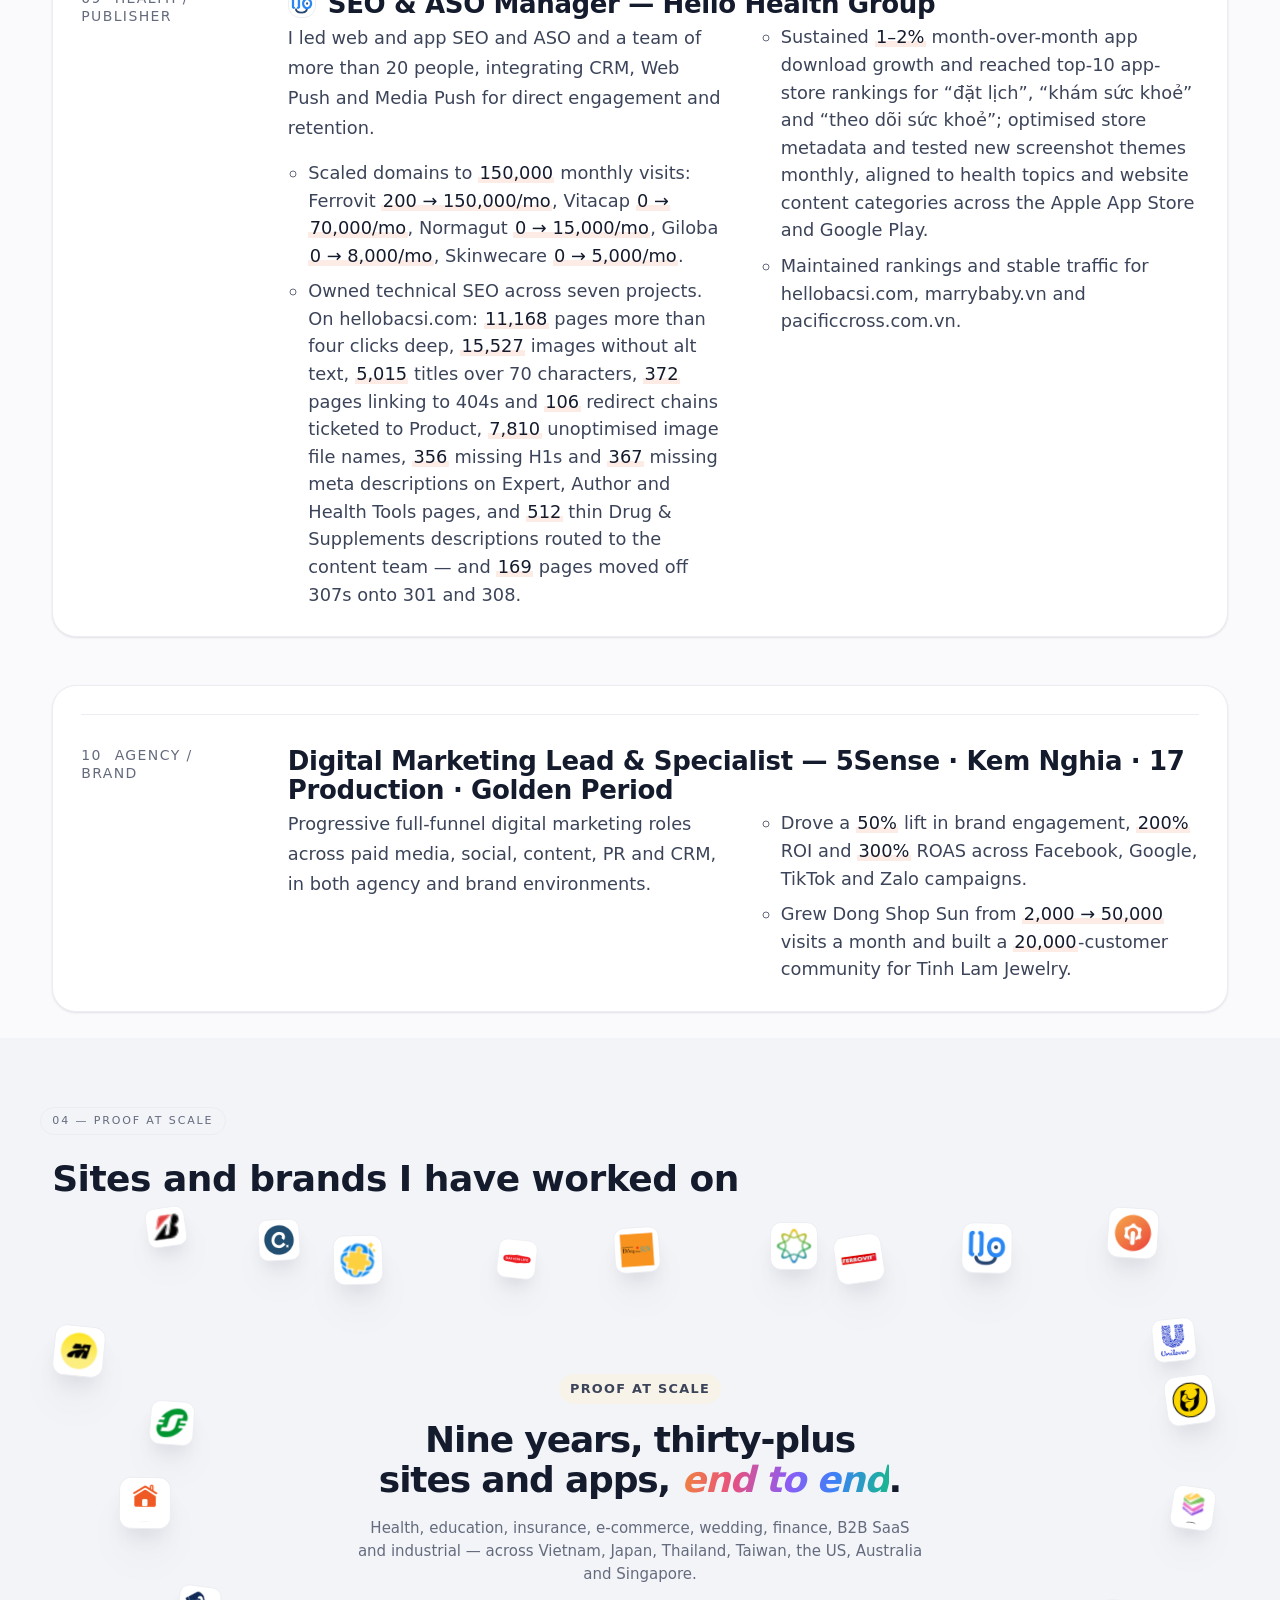
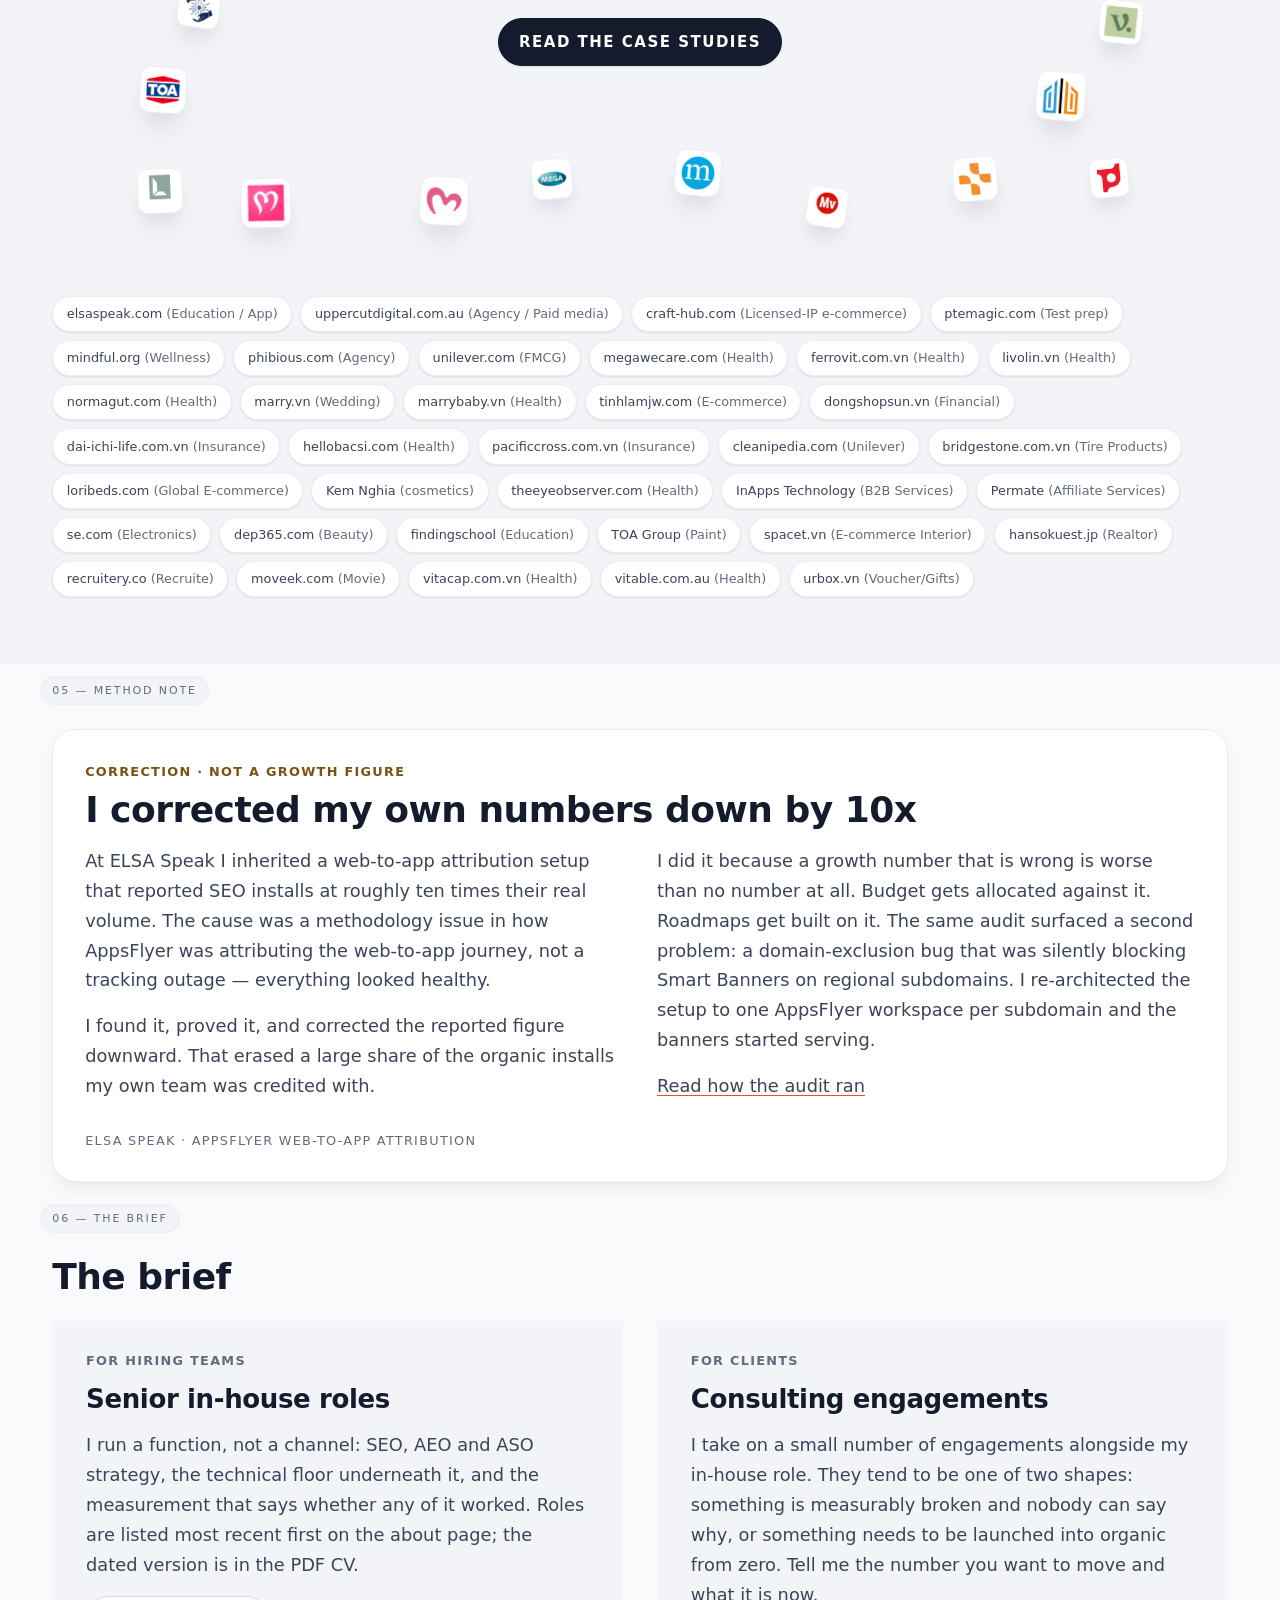
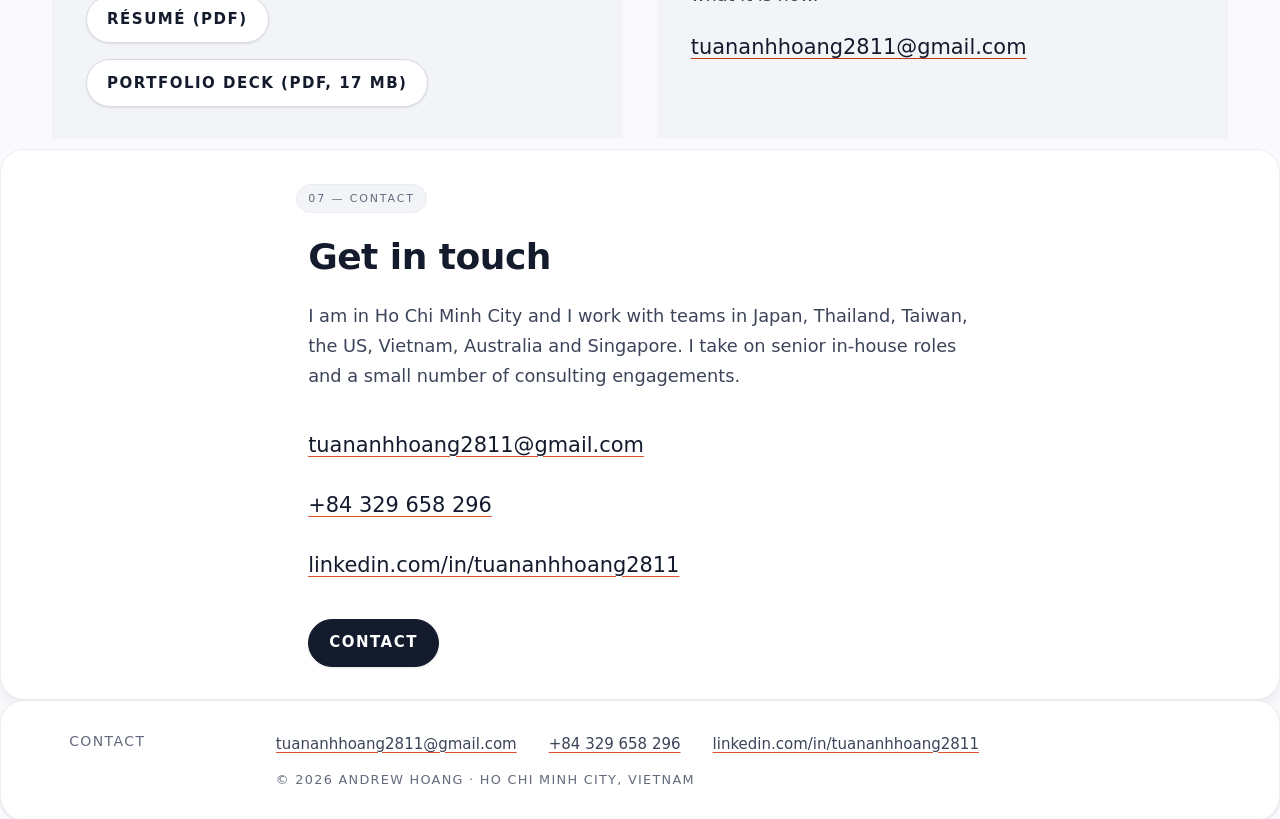
==== commit fa92f640: "Add Concentrix and Bluecite from LinkedIn to the CV and experience lists Concentrix: SEO Consultant " ====
--- a/index.html
+++ b/index.html
@@ -788,15 +788,33 @@
             </div>
           </div>
         </li>
-      </ul>
-
-      <h3 class="label u-mt-2xl" id="previous">Previous</h3>
-
-      <ul class="c-ledger">
-
         <li>
           <div class="row">
-            <p class="row__rail"><span class="c-note__idx">04</span> Licensed-IP e-commerce</p>
+            <p class="row__rail"><span class="c-note__idx">04</span> Customer experience · Freelance</p>
+            <div>
+              <h4 id="role-concentrix">SEO Consultant &mdash; Concentrix</h4>
+            </div>
+          </div>
+        </li>
+
+        <li>
+          <div class="row">
+            <p class="row__rail"><span class="c-note__idx">05</span> Own venture</p>
+            <div>
+              <h4 id="role-bluecite">Founder &mdash; Bluecite</h4>
+            </div>
+          </div>
+        </li>
+
+      </ul>
+
+      <h3 class="label u-mt-2xl" id="previous">Previous</h3>
+
+      <ul class="c-ledger">
+
+        <li>
+          <div class="row">
+            <p class="row__rail"><span class="c-note__idx">06</span> Licensed-IP e-commerce</p>
             <div>
               <h4 id="role-craft-hub"><span class="c-markrow"><span class="c-mark c-mark--sm c-mark--img" aria-hidden="true"><img src="assets/img/clients/craft-hub.png" width="160" height="160" alt="" loading="lazy" decoding="async"></span><span>Paid Media Specialist &mdash; Craft Hub</span></span></h4>
               <p class="c-ledger__scope">I ran Meta acquisition across two ad accounts for a licensed e-commerce brand, June 2024 to December 2025.</p>
@@ -810,7 +828,7 @@
 
         <li>
           <div class="row">
-            <p class="row__rail"><span class="c-note__idx">05</span> Wellness / E-commerce · Contract</p>
+            <p class="row__rail"><span class="c-note__idx">07</span> Wellness / E-commerce · Contract</p>
             <div>
               <h4 id="role-mindful-organization"><span class="c-markrow"><span class="c-mark c-mark--sm c-mark--img" aria-hidden="true"><img src="assets/img/clients/mindful-organization.png" width="160" height="160" alt="" loading="lazy" decoding="async"></span><span>SEO Manager &amp; IT Support — Mindful Organization</span></span></h4>
               <p class="c-ledger__scope">I owned SEO, AEO, conversion and technical site operations across WordPress and Shopify for a wellness community brand.</p>
@@ -826,7 +844,7 @@
 
         <li>
           <div class="row">
-            <p class="row__rail"><span class="c-note__idx">06</span> Enterprise / Agency · Freelance</p>
+            <p class="row__rail"><span class="c-note__idx">08</span> Enterprise / Agency · Freelance</p>
             <div>
               <h4 id="role-phibious"><span class="c-markrow"><span class="c-mark c-mark--sm c-mark--img" aria-hidden="true"><img src="assets/img/clients/phibious.png" width="160" height="160" alt="" loading="lazy" decoding="async"></span><span>SEO Manager — Phibious</span></span></h4>
               <p class="c-ledger__scope">I led enterprise SEO, content and migration work for Bridgestone, Cleanipedia, Schneider Electric and Threexfive (Dep365), working alongside product and development teams.</p>
@@ -843,7 +861,7 @@
 
         <li>
           <div class="row">
-            <p class="row__rail"><span class="c-note__idx">07</span> Health / Publisher</p>
+            <p class="row__rail"><span class="c-note__idx">09</span> Health / Publisher</p>
             <div>
               <h4 id="role-hellobacsi"><span class="c-markrow"><span class="c-mark c-mark--sm c-mark--img" aria-hidden="true"><img src="assets/img/clients/hellobacsi.png" width="160" height="160" alt="" loading="lazy" decoding="async"></span><span>SEO &amp; ASO Manager — Hello Health Group</span></span></h4>
               <p class="c-ledger__scope">I led web and app SEO and ASO and a team of more than 20 people, integrating CRM, Web Push and Media Push for direct engagement and retention.</p>
@@ -859,7 +877,7 @@
 
         <li>
           <div class="row">
-            <p class="row__rail"><span class="c-note__idx">08</span> Agency / Brand</p>
+            <p class="row__rail"><span class="c-note__idx">10</span> Agency / Brand</p>
             <div>
               <h4 id="role-earlier">Digital Marketing Lead &amp; Specialist — 5Sense · Kem Nghia · 17 Production · Golden Period</h4>
               <p class="c-ledger__scope">Progressive full-funnel digital marketing roles across paid media, social, content, PR and CRM, in both agency and brand environments.</p>
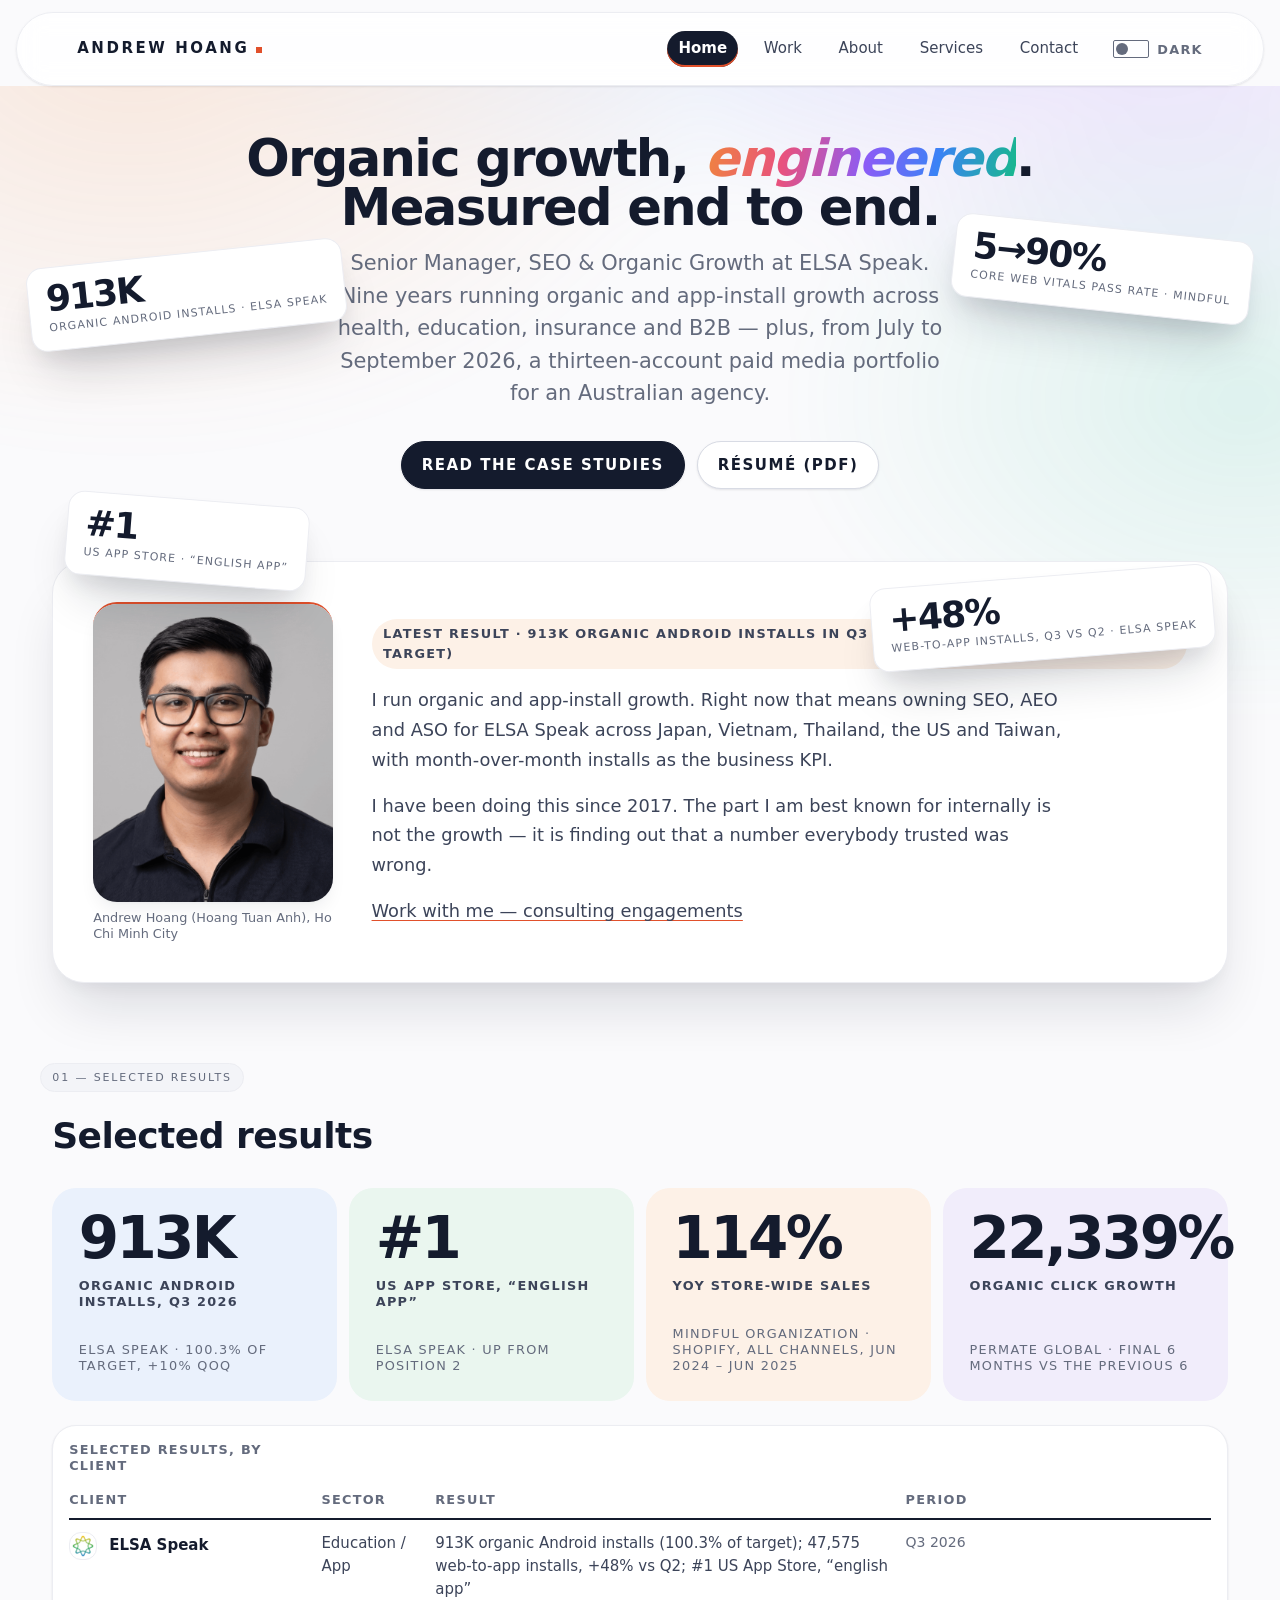
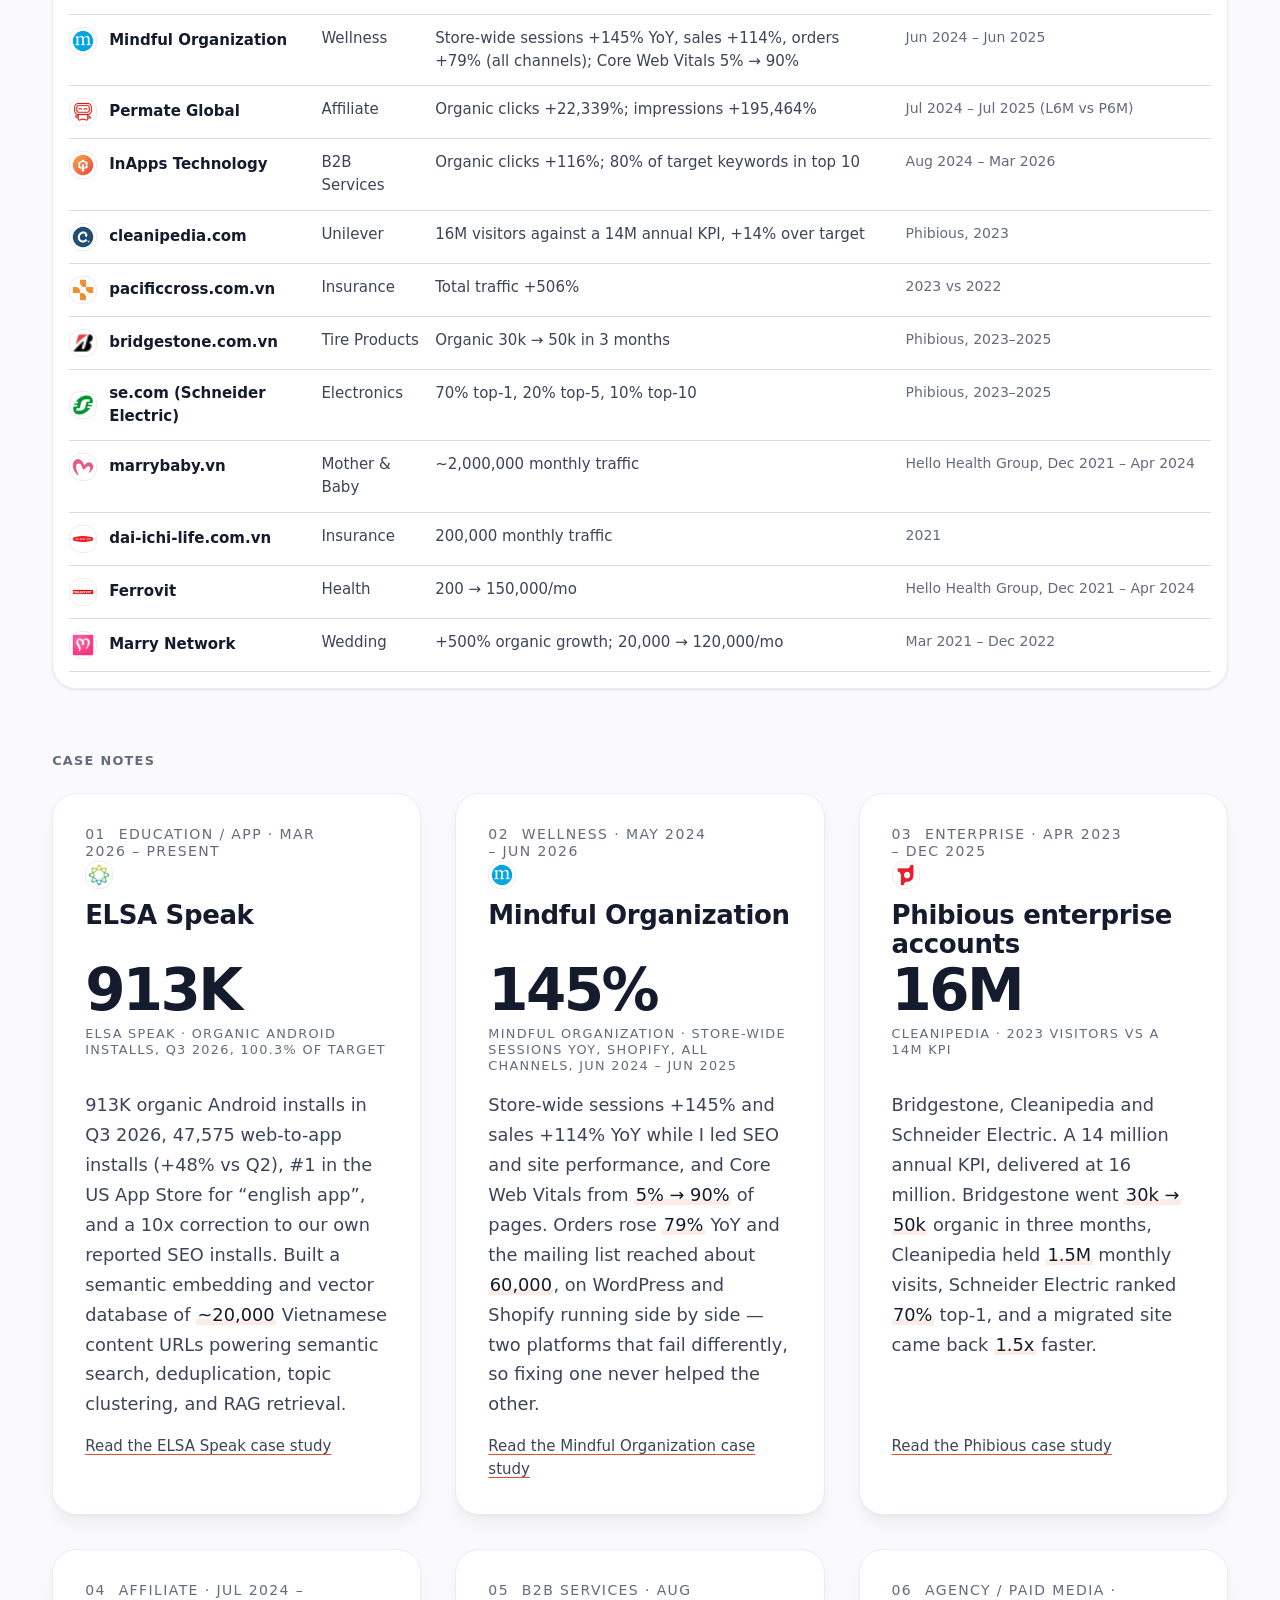
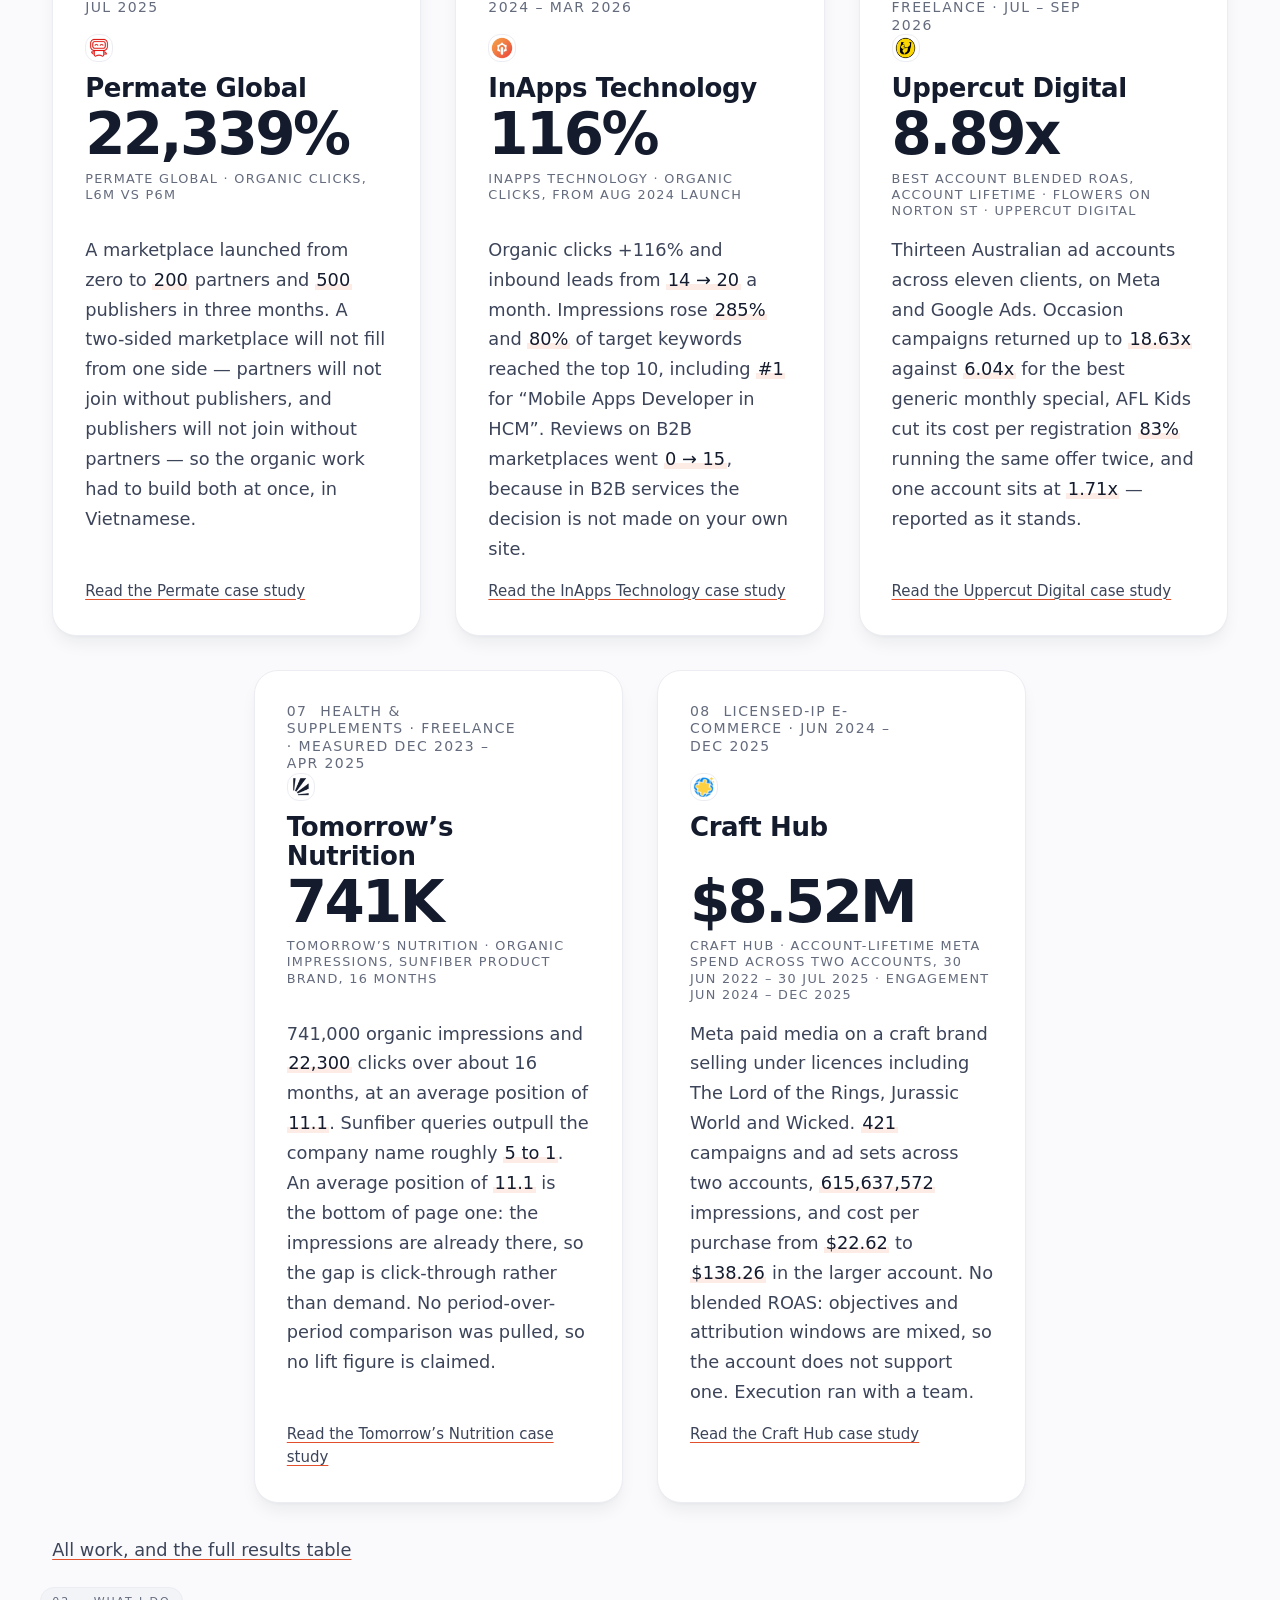
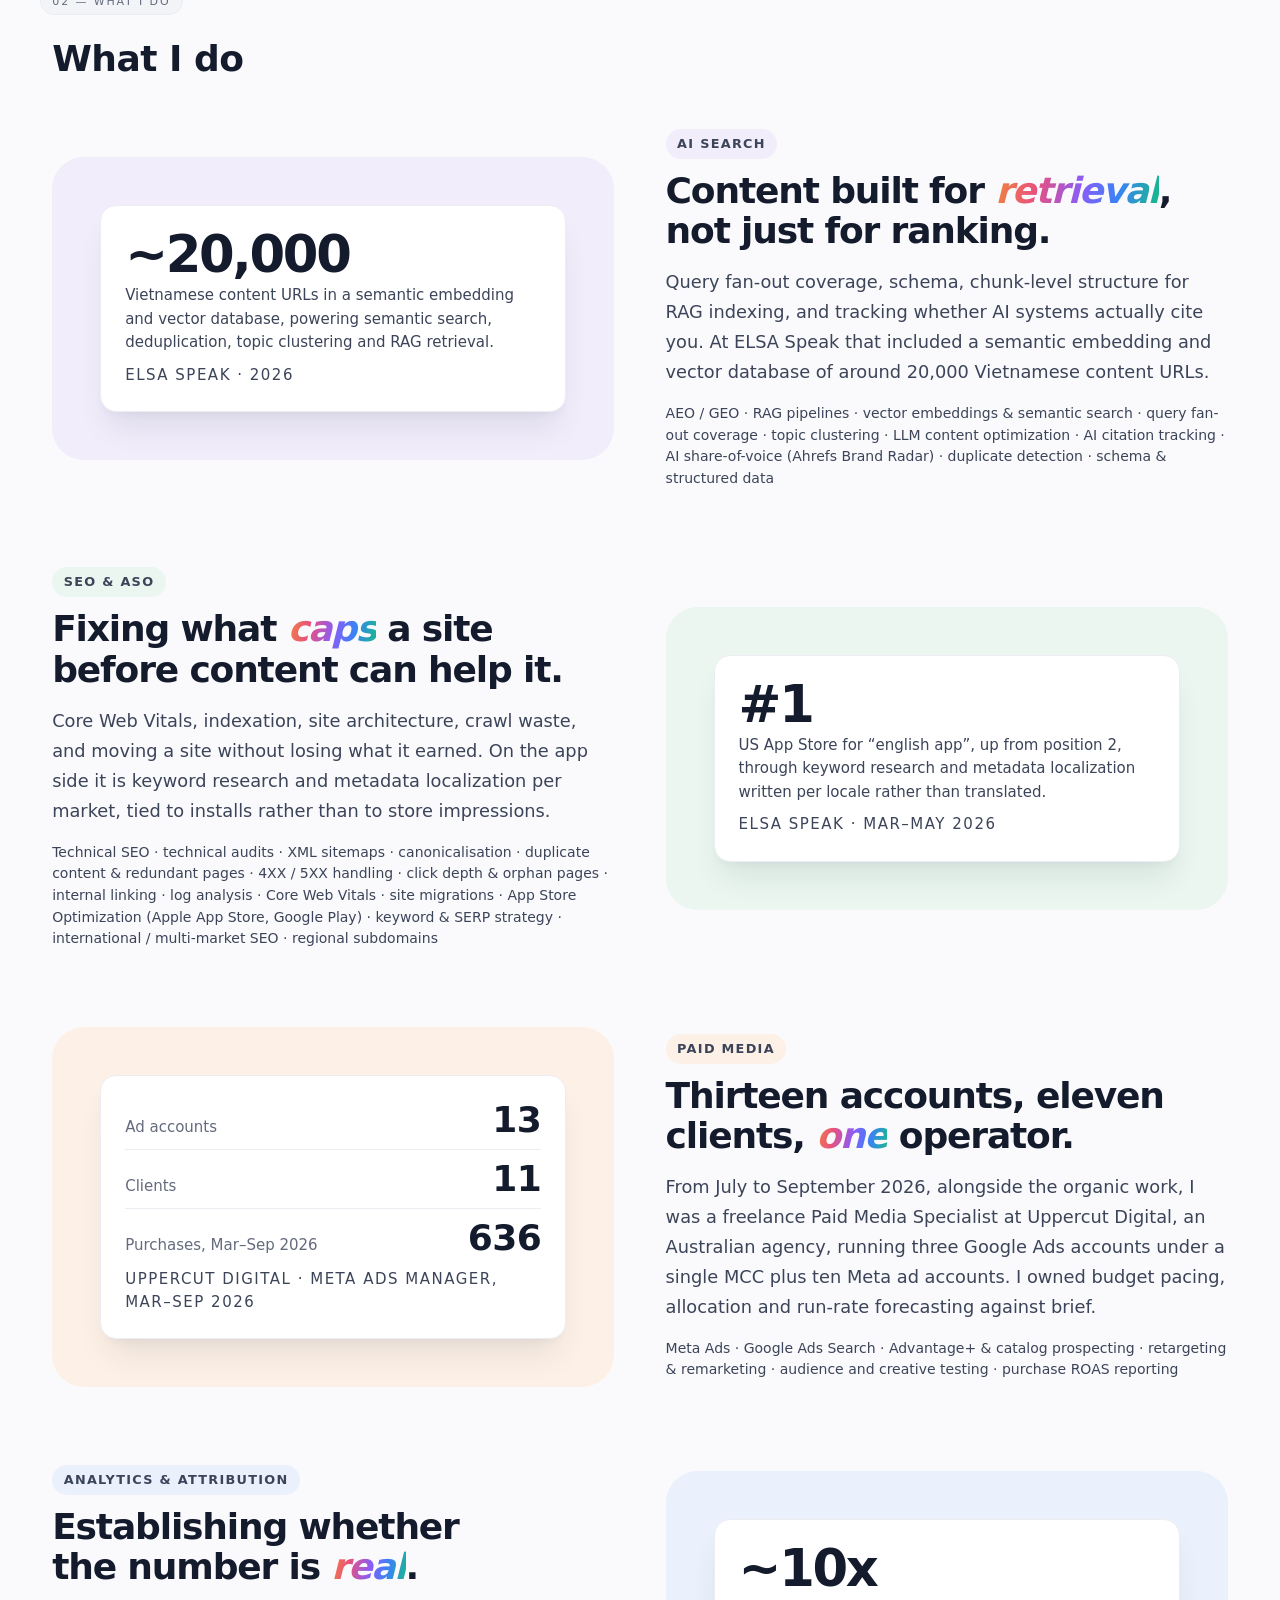
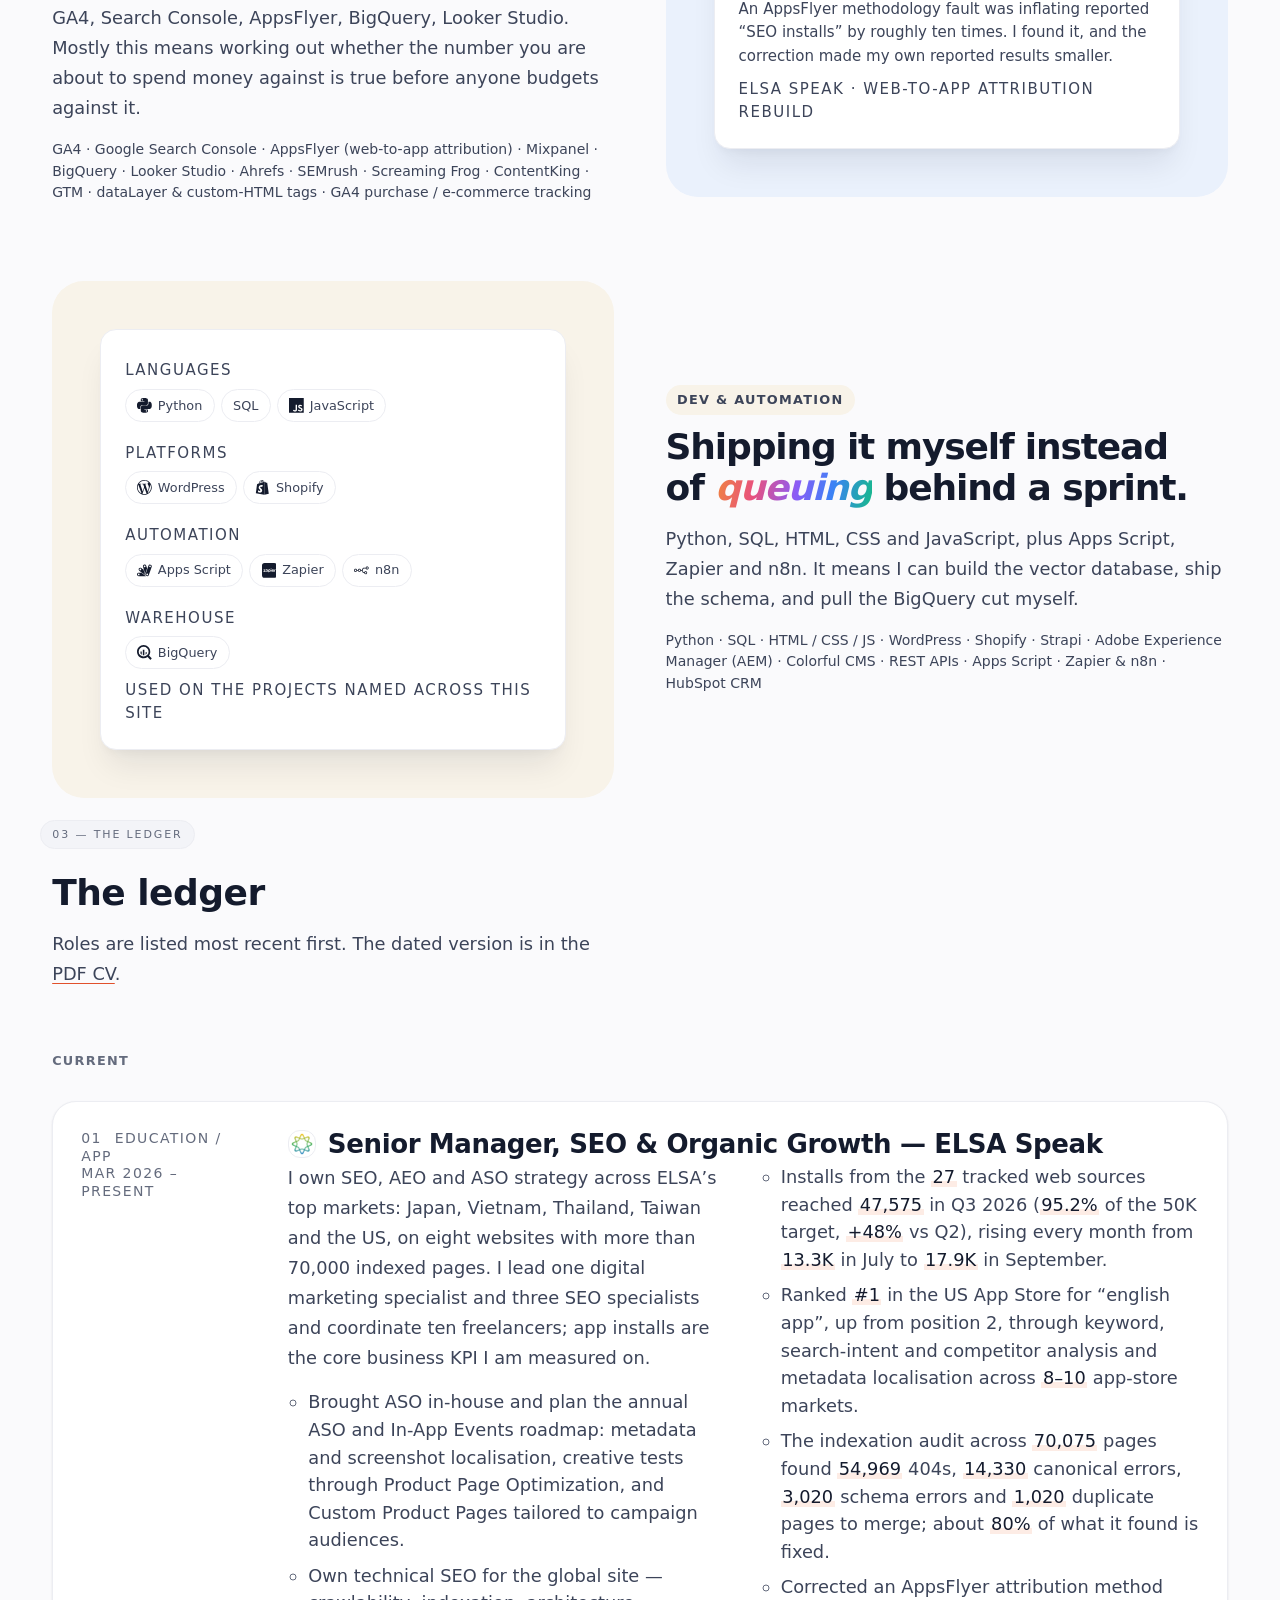
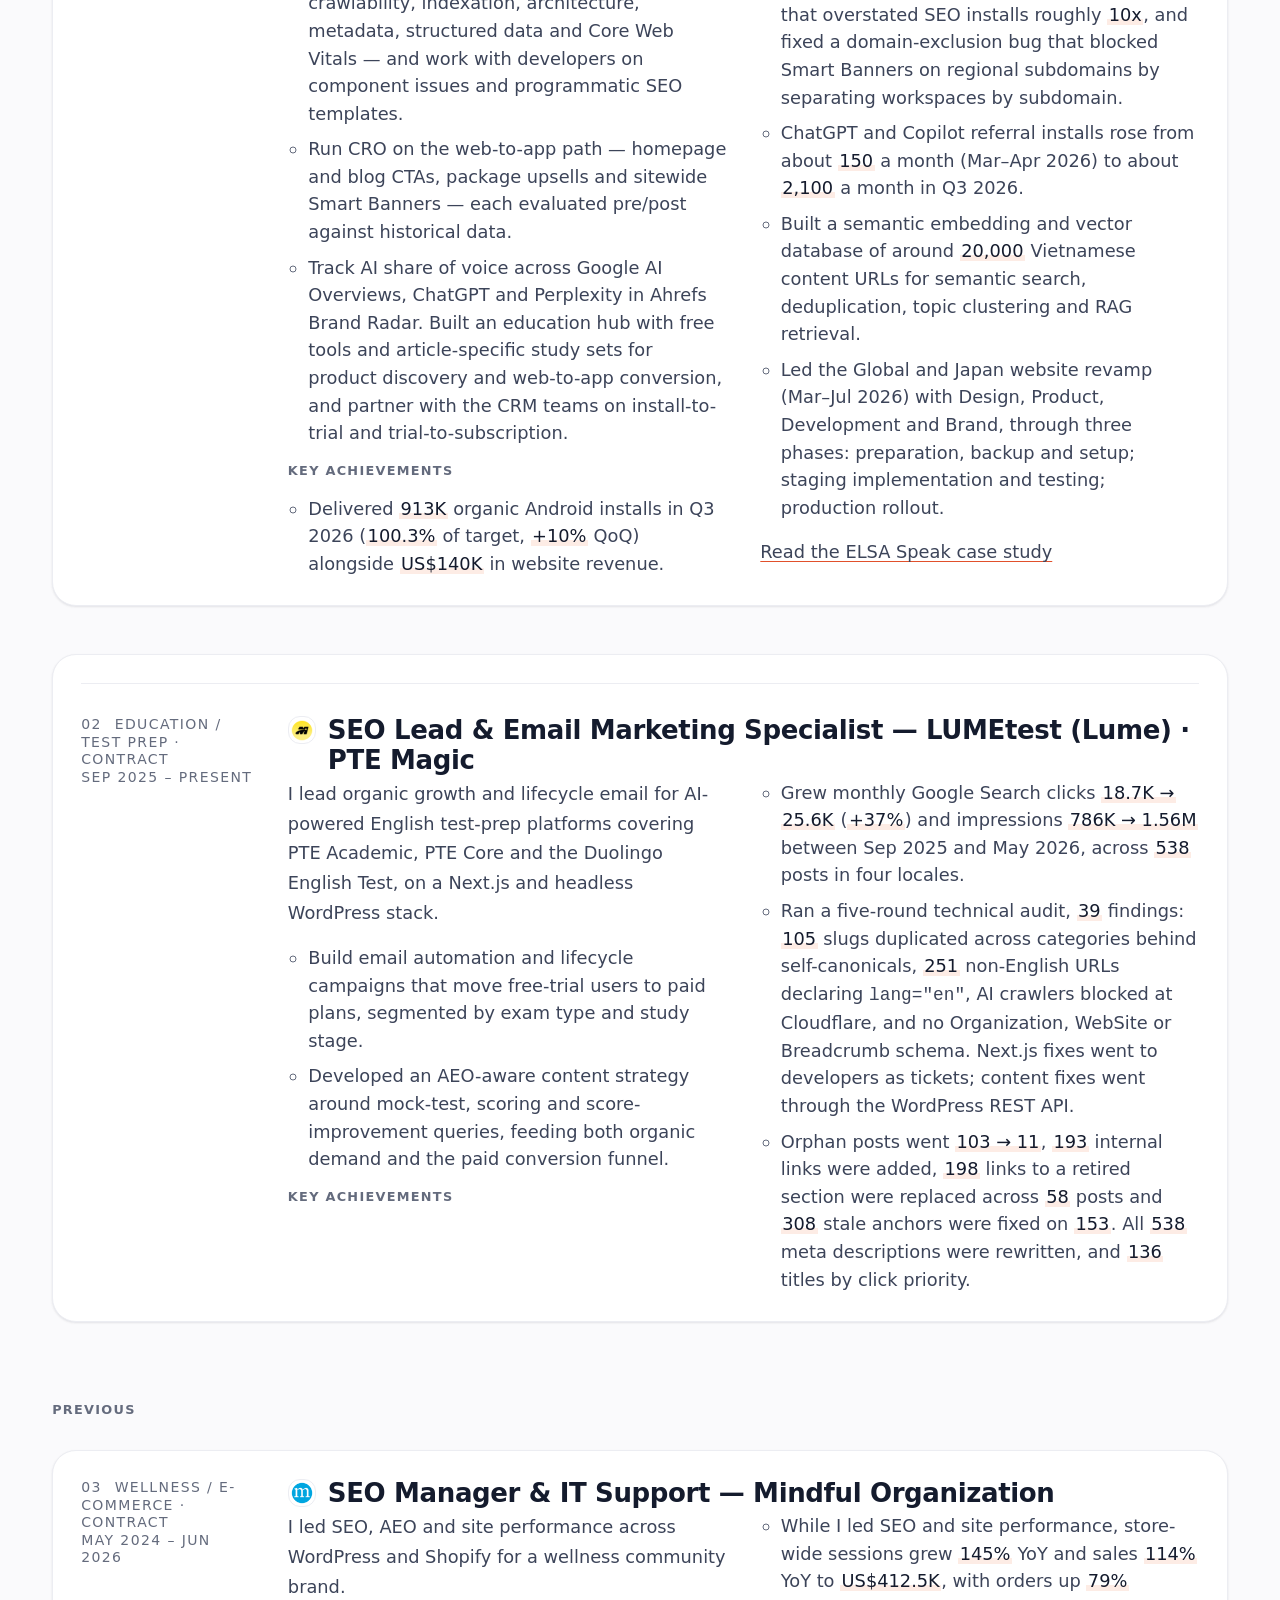
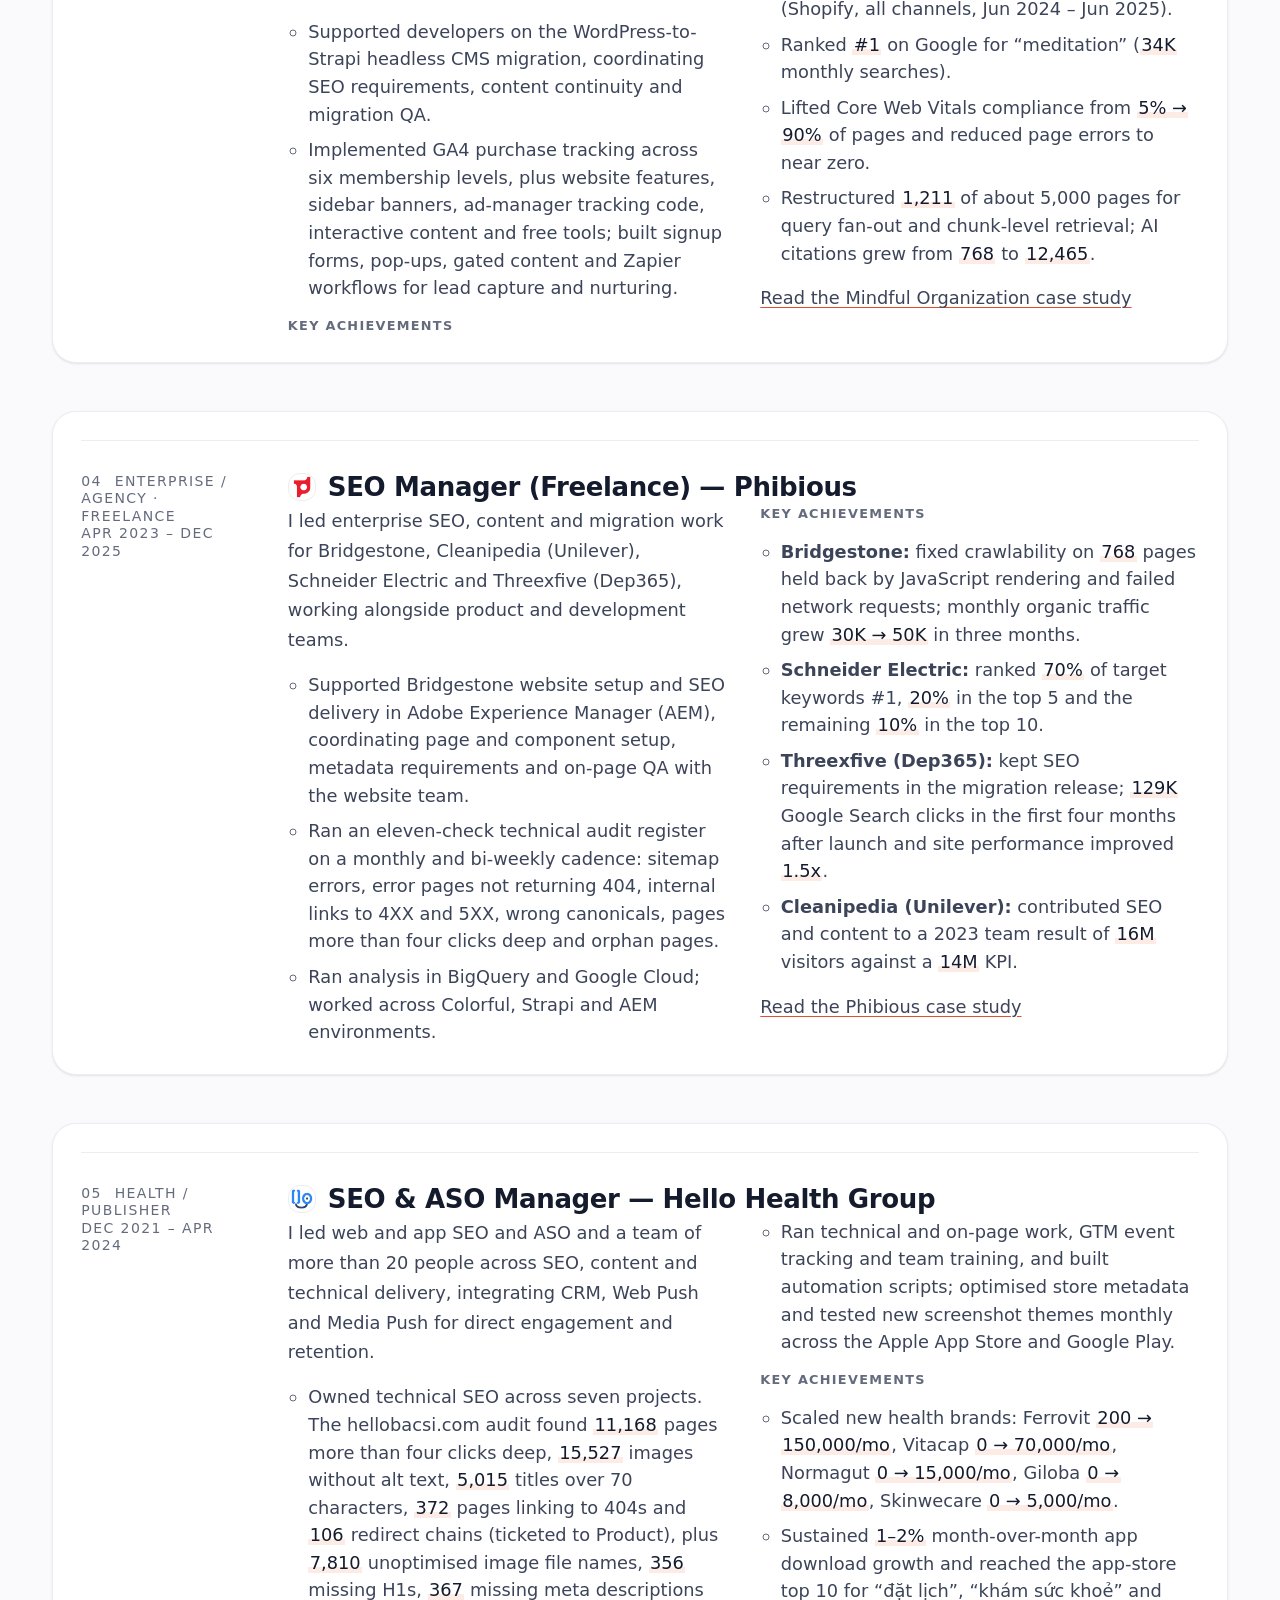
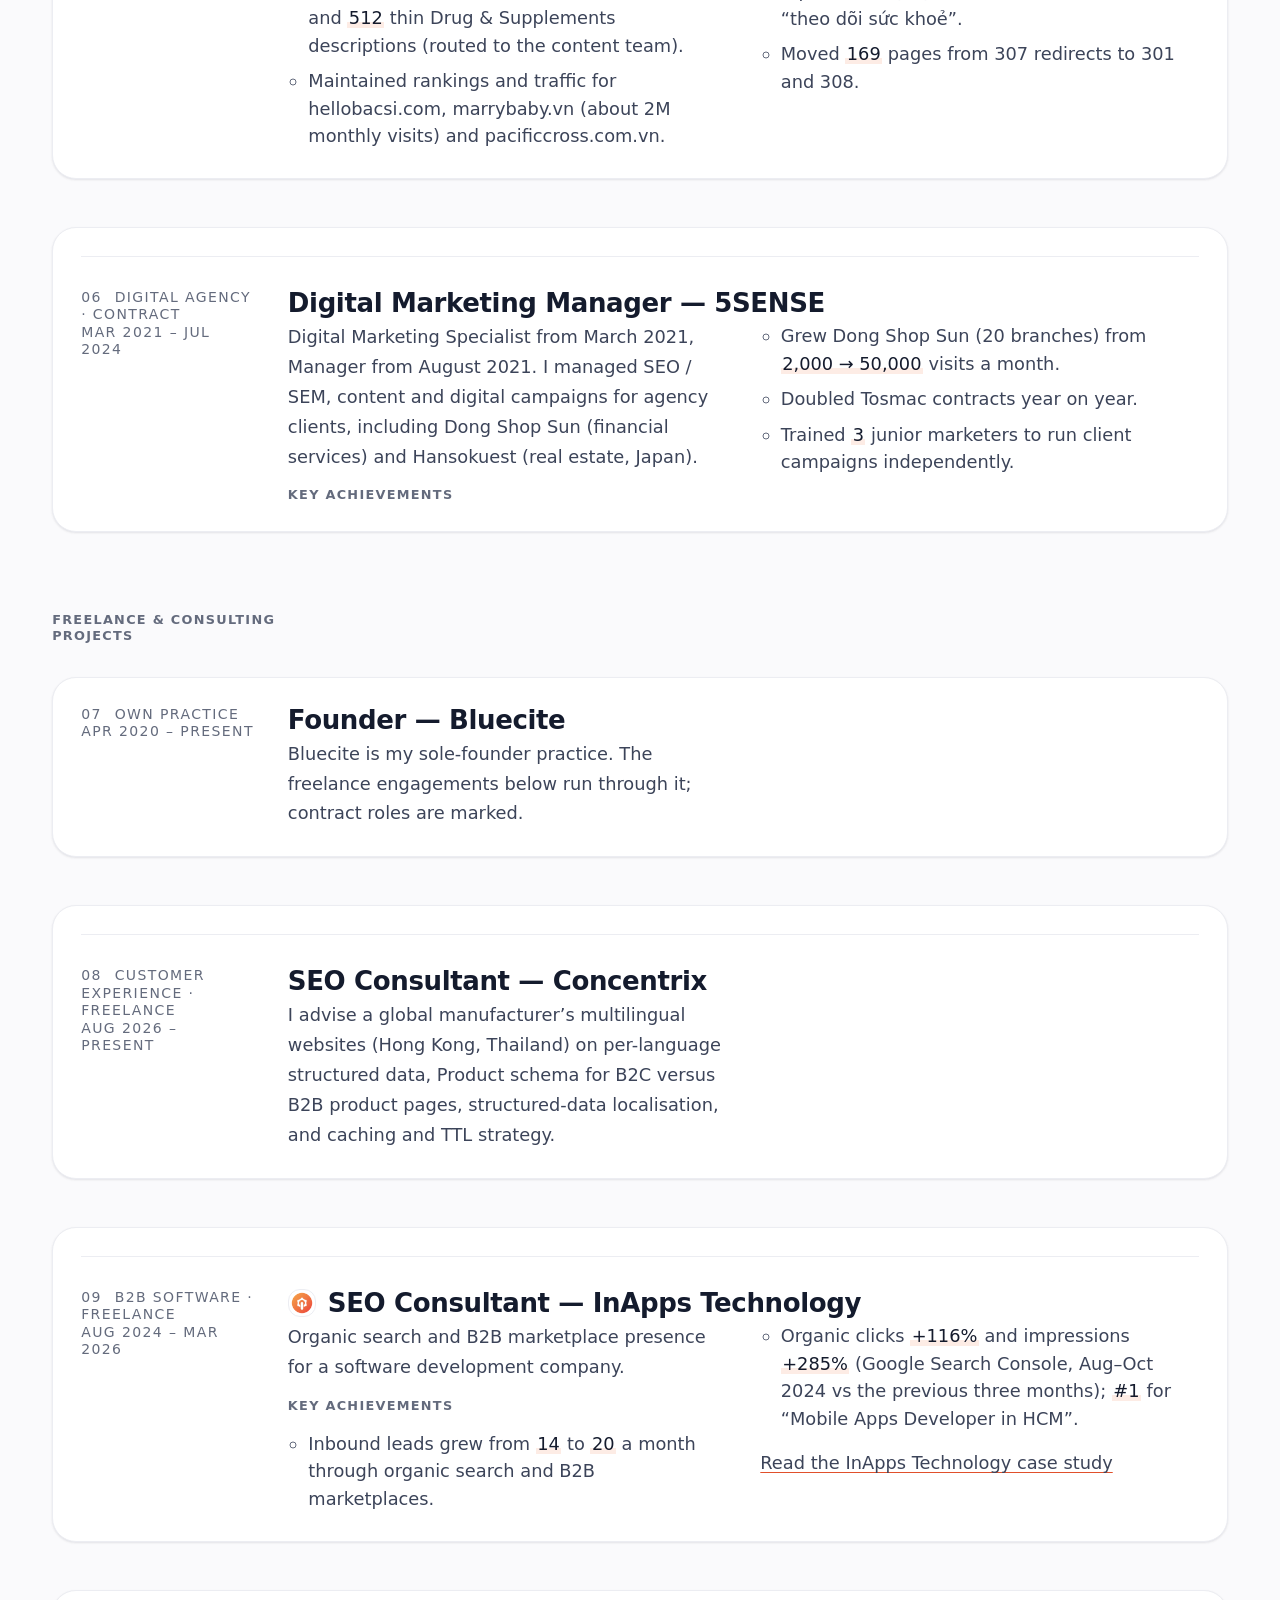
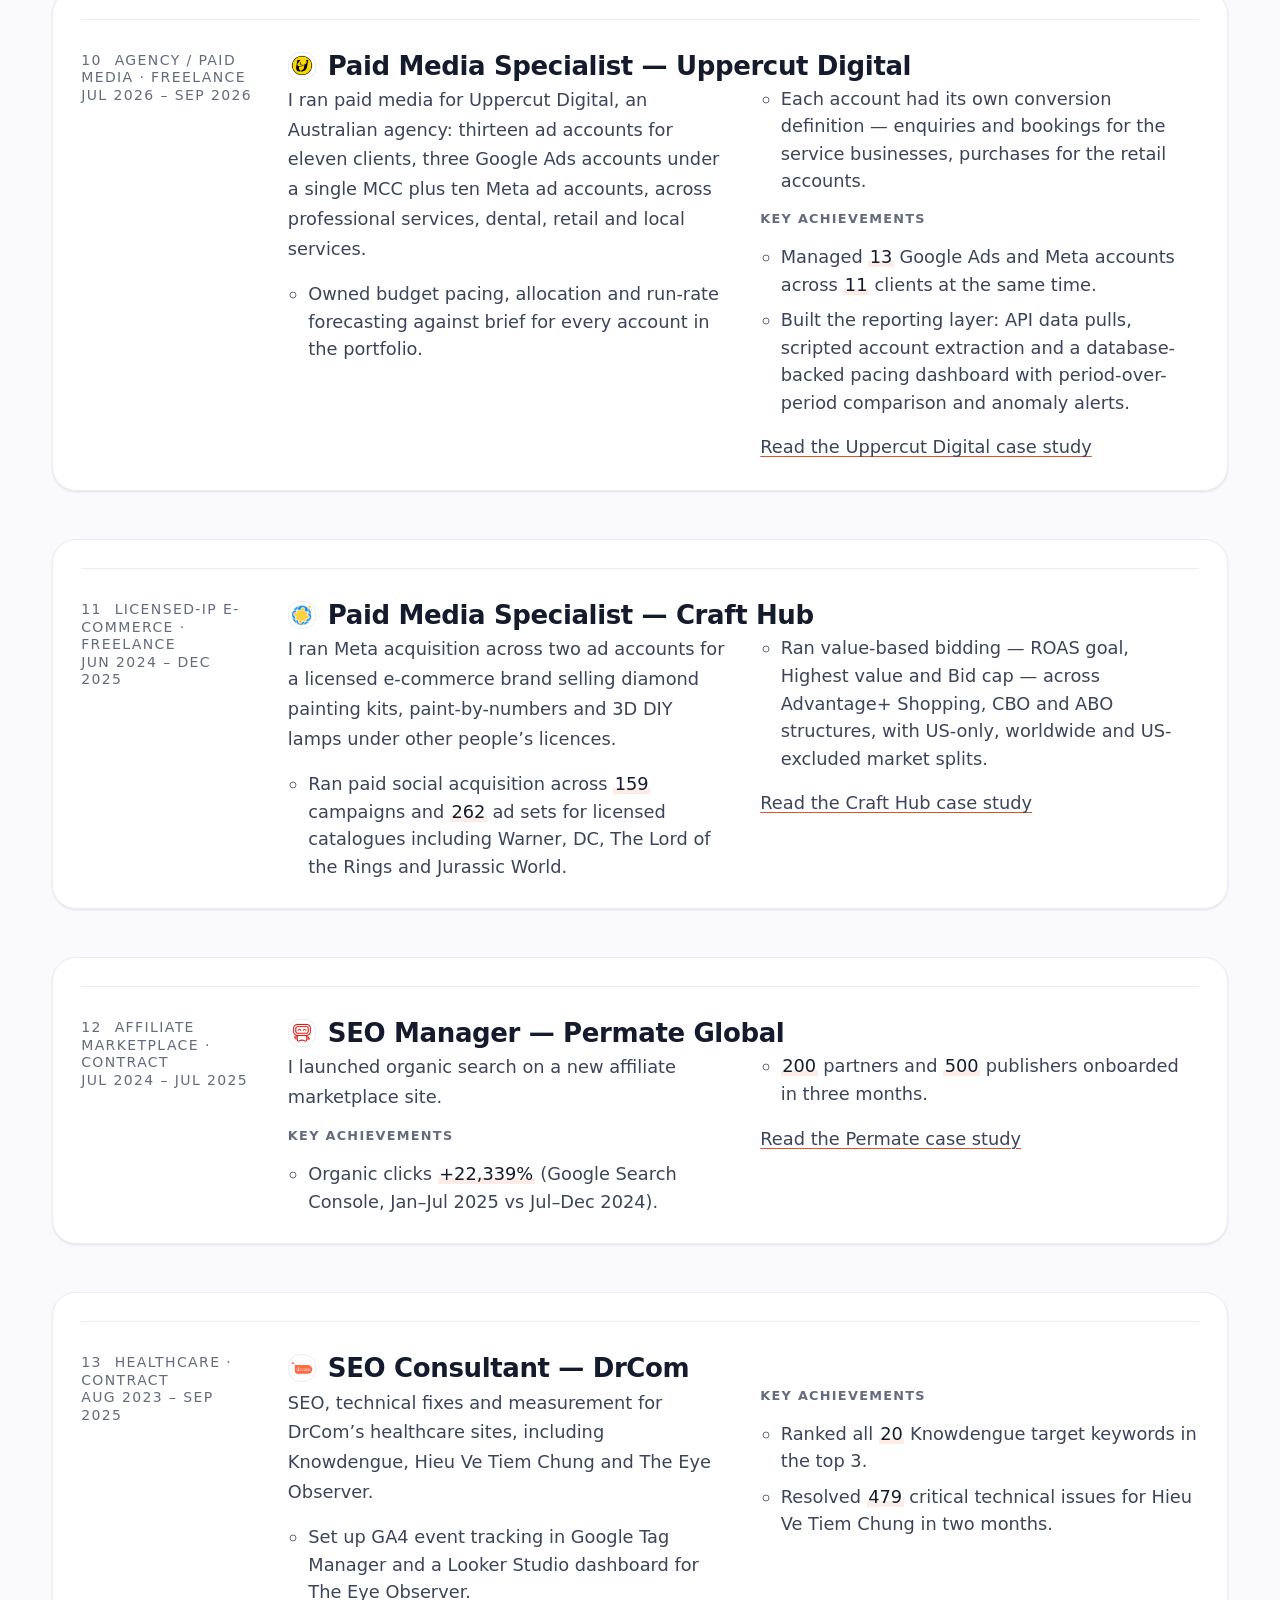
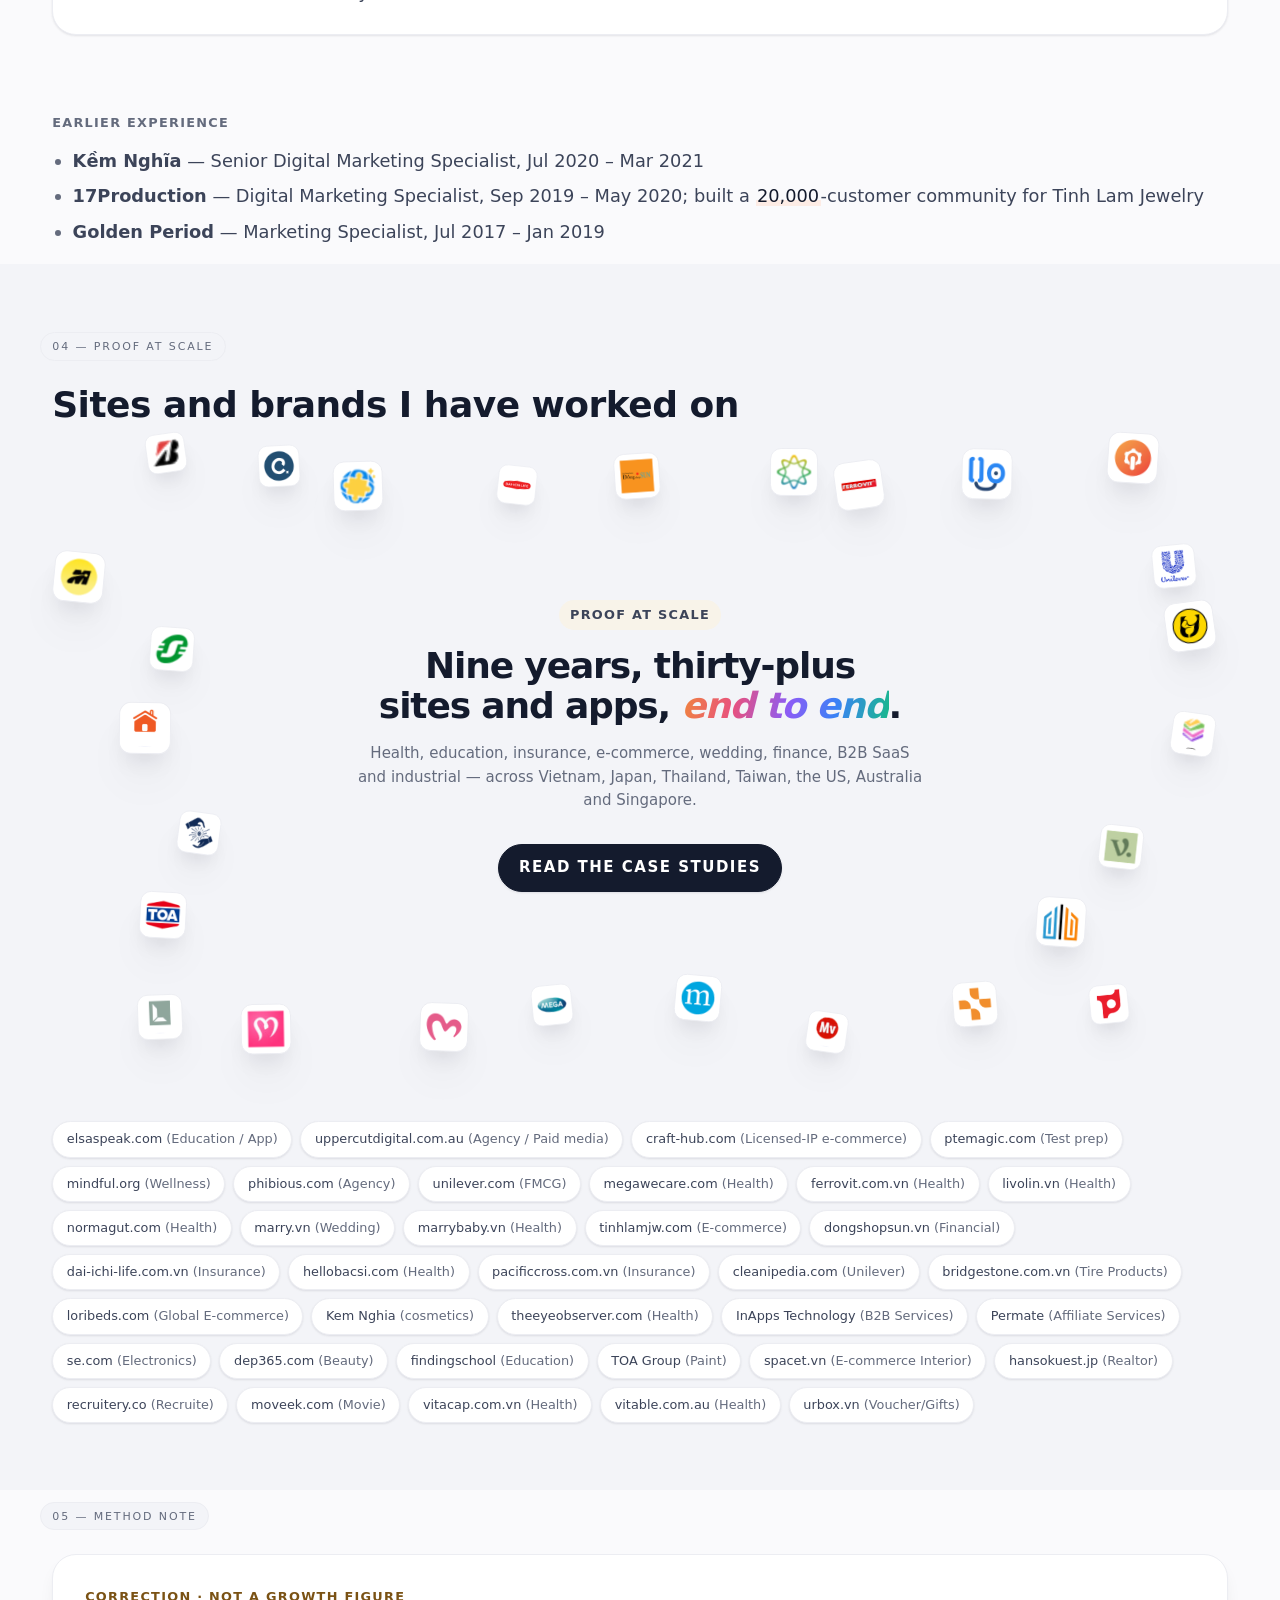
==== commit 696c8c7e: "Sync site with the SEO & Organic Growth Manager CV - Resume PDF replaced with the SEO & Organic Grow" ====
--- a/index.html
+++ b/index.html
@@ -13,7 +13,7 @@
 <script>try{var t=localStorage.getItem("ah-theme");if(t==="dark"||t==="light")document.documentElement.setAttribute("data-theme",t)}catch(e){}</script>
 
 <title>Andrew Hoang — SEO, AEO &amp; ASO</title>
-<meta name="description" content="I run organic and app-install growth. 84% growth in reported installs in three months at ELSA Speak. 145% YoY organic sessions at Mindful Organization. Based in Ho Chi Minh City.">
+<meta name="description" content="I run organic and app-install growth. 913K organic Android installs and 47,575 web-to-app installs in Q3 2026 at ELSA Speak. Core Web Vitals from 5% to 90% of pages at Mindful Organization. Based in Ho Chi Minh City.">
 <meta name="author" content="Andrew Hoang">
 <!-- STAGING: site is hidden from search engines. Run ./go-live.sh to reverse. -->
 <meta name="robots" content="noindex, nofollow">
@@ -34,7 +34,7 @@
 <meta property="og:site_name" content="Andrew Hoang">
 <meta property="og:locale" content="en_US">
 <meta property="og:title" content="Andrew Hoang — SEO, AEO &amp; ASO">
-<meta property="og:description" content="I run organic and app-install growth. 84% growth in reported installs in three months at ELSA Speak. 145% YoY organic sessions at Mindful Organization. Based in Ho Chi Minh City.">
+<meta property="og:description" content="I run organic and app-install growth. 913K organic Android installs and 47,575 web-to-app installs in Q3 2026 at ELSA Speak. Core Web Vitals from 5% to 90% of pages at Mindful Organization. Based in Ho Chi Minh City.">
 <meta property="og:url" content="https://REPLACE-WITH-YOUR-DOMAIN/">
 <meta property="og:image" content="https://REPLACE-WITH-YOUR-DOMAIN/assets/img/andrew-hoang.png">
 <meta property="og:image:type" content="image/png">
@@ -46,7 +46,7 @@
 
 <meta name="twitter:card" content="summary">
 <meta name="twitter:title" content="Andrew Hoang — SEO, AEO &amp; ASO">
-<meta name="twitter:description" content="I run organic and app-install growth. 84% growth in reported installs in three months at ELSA Speak. 145% YoY organic sessions at Mindful Organization. Based in Ho Chi Minh City.">
+<meta name="twitter:description" content="I run organic and app-install growth. 913K organic Android installs and 47,575 web-to-app installs in Q3 2026 at ELSA Speak. Core Web Vitals from 5% to 90% of pages at Mindful Organization. Based in Ho Chi Minh City.">
 <meta name="twitter:image" content="https://REPLACE-WITH-YOUR-DOMAIN/assets/img/andrew-hoang.png">
 <meta name="twitter:image:alt" content="Portrait of Andrew Hoang, SEO, AEO and GEO specialist based in Ho Chi Minh City, Vietnam.">
 
@@ -135,9 +135,9 @@
         },
         {
           "@type": "OrganizationRole",
-          "roleName": "Paid Media Specialist",
-          "startDate": "2026-03",
-          "worksFor": { "@id": "https://REPLACE-WITH-YOUR-DOMAIN/#org-uppercut" }
+          "roleName": "SEO Consultant",
+          "startDate": "2026-08",
+          "worksFor": { "@type": "Organization", "name": "Concentrix" }
         }
       ],
       "hasCredential": [
@@ -145,7 +145,7 @@
           "@type": "EducationalOccupationalCredential",
           "name": "Technical SEO & SEO Manager",
           "credentialCategory": "certificate",
-          "recognizedBy": { "@type": "Organization", "name": "Bluearray" }
+          "recognizedBy": { "@type": "Organization", "name": "Blue Array" }
         },
         {
           "@type": "EducationalOccupationalCredential",
@@ -261,7 +261,7 @@
       "@id": "https://REPLACE-WITH-YOUR-DOMAIN/#webpage",
       "url": "https://REPLACE-WITH-YOUR-DOMAIN/",
       "name": "Andrew Hoang — SEO, AEO & ASO",
-      "description": "I run organic and app-install growth. 84% growth in reported installs in three months at ELSA Speak. 145% YoY organic sessions at Mindful Organization. Based in Ho Chi Minh City.",
+      "description": "I run organic and app-install growth. 913K organic Android installs and 47,575 web-to-app installs in Q3 2026 at ELSA Speak. Core Web Vitals from 5% to 90% of pages at Mindful Organization. Based in Ho Chi Minh City.",
       "isPartOf": { "@id": "https://REPLACE-WITH-YOUR-DOMAIN/#website" },
       "about": { "@id": "https://REPLACE-WITH-YOUR-DOMAIN/#person" },
       "mainEntity": { "@id": "https://REPLACE-WITH-YOUR-DOMAIN/#person" },
@@ -269,7 +269,7 @@
       "inLanguage": "en",
       "dateCreated": "2026-09-13",
       "datePublished": "2026-09-13",
-      "dateModified": "2026-09-13"
+      "dateModified": "2026-10-28"
     }
   ]
 }
@@ -327,7 +327,7 @@
 
       <div class="c-hero__head">
         <h1 id="lede-h">Organic growth, <em class="u-grad">engineered</em>. Measured end to end.</h1>
-        <p class="c-hero__dek">Senior Manager, SEO &amp; Organic Growth at ELSA Speak. Nine years running organic and app-install growth across health, education, insurance and B2B &mdash; plus a thirteen-account paid media portfolio for an Australian agency.</p>
+        <p class="c-hero__dek">Senior Manager, SEO &amp; Organic Growth at ELSA Speak. Nine years running organic and app-install growth across health, education, insurance and B2B &mdash; plus, from July to September 2026, a thirteen-account paid media portfolio for an Australian agency.</p>
 
         <div class="c-actions c-actions--center u-mt-lg">
           <a class="c-btn c-btn--primary" href="work/index.html">Read the case studies</a>
@@ -336,10 +336,10 @@
       </div>
 
       <div class="c-hero__floats">
-        <div class="c-float"><b>+84%</b><span>Reported installs &middot; ELSA Speak</span></div>
+        <div class="c-float"><b>913K</b><span>Organic Android installs &middot; ELSA Speak</span></div>
         <div class="c-float"><b>#1</b><span>US App Store &middot; &ldquo;english app&rdquo;</span></div>
-        <div class="c-float"><b>+145%</b><span>YoY sessions &middot; Mindful</span></div>
-        <div class="c-float"><b>10.1x</b><span>Purchase ROAS &middot; UpperCut</span></div>
+        <div class="c-float"><b>5&rarr;90%</b><span>Core Web Vitals pass rate &middot; Mindful</span></div>
+        <div class="c-float"><b>+48%</b><span>Web-to-app installs, Q3 vs Q2 &middot; ELSA Speak</span></div>
       </div>
 
       <div class="c-hero__panel">
@@ -351,7 +351,7 @@
           <figcaption>Andrew Hoang (Hoang Tuan Anh), Ho Chi Minh City</figcaption>
         </figure>
         <div>
-          <p class="c-tag c-tag--peach">Latest result &middot; 100% of Q3 2026 organic KPIs at ELSA Speak</p>
+          <p class="c-tag c-tag--peach">Latest result &middot; 913K organic Android installs in Q3 2026 at ELSA Speak (100.3% of target)</p>
           <div class="prose u-mt-sm">
             <p>I run organic and app-install growth. Right now that means owning SEO, AEO and ASO for ELSA Speak across Japan, Vietnam, Thailand, the US and Taiwan, with month-over-month installs as the business KPI.</p>
             <p>I have been doing this since 2017. The part I am best known for internally is not the growth &mdash; it is finding out that a number everybody trusted was wrong.</p>
@@ -377,9 +377,9 @@
       <!-- Every cell carries its source line. A cell without one cannot ship. -->
       <ul class="c-metrics">
         <li class="c-metric reveal" style="--i:0">
-          <p class="figure">84%</p>
-          <p class="label">Reported app installs</p>
-          <p class="source">ELSA Speak · Mar&ndash;May 2026 vs historical</p>
+          <p class="figure">913K</p>
+          <p class="label">Organic Android installs, Q3 2026</p>
+          <p class="source">ELSA Speak · 100.3% of target, +10% QoQ</p>
         </li>
         <li class="c-metric reveal" style="--i:1">
           <p class="figure">#1</p>
@@ -388,8 +388,8 @@
         </li>
         <li class="c-metric reveal" style="--i:2">
           <p class="figure figure--long">114%</p>
-          <p class="label">YoY sales revenue</p>
-          <p class="source">Mindful Organization · May 2024 – Jun 2026</p>
+          <p class="label">YoY store-wide sales</p>
+          <p class="source">Mindful Organization · Shopify, all channels, Jun 2024 – Jun 2025</p>
         </li>
         <li class="c-metric reveal" style="--i:3">
           <p class="figure figure--xlong">22,339%</p>
@@ -416,14 +416,14 @@
             <tr role="row">
               <th role="rowheader" scope="row"><span class="c-markrow"><span class="c-mark c-mark--sm c-mark--img" aria-hidden="true"><img src="assets/img/clients/elsa-speak.png" width="160" height="160" alt="" loading="lazy" decoding="async"></span><span>ELSA Speak</span></span></th>
               <td role="cell"><span class="c-table__lab" aria-hidden="true">Sector</span><span class="c-table__val">Education / App</span></td>
-              <td role="cell"><span class="c-table__lab" aria-hidden="true">Result</span><span class="c-table__val">Reported app installs +84% vs historical; #1 US App Store, &ldquo;english app&rdquo;; 100% of Q3 2026 organic KPIs</span></td>
-              <td role="cell"><span class="c-table__lab" aria-hidden="true">Period</span><span class="c-table__val">Mar&ndash;May 2026</span></td>
+              <td role="cell"><span class="c-table__lab" aria-hidden="true">Result</span><span class="c-table__val">913K organic Android installs (100.3% of target); 47,575 web-to-app installs, +48% vs Q2; #1 US App Store, &ldquo;english app&rdquo;</span></td>
+              <td role="cell"><span class="c-table__lab" aria-hidden="true">Period</span><span class="c-table__val">Q3 2026</span></td>
             </tr>
             <tr role="row">
               <th role="rowheader" scope="row"><span class="c-markrow"><span class="c-mark c-mark--sm c-mark--img" aria-hidden="true"><img src="assets/img/clients/mindful-organization.png" width="160" height="160" alt="" loading="lazy" decoding="async"></span><span>Mindful Organization</span></span></th>
               <td role="cell"><span class="c-table__lab" aria-hidden="true">Sector</span><span class="c-table__val">Wellness</span></td>
-              <td role="cell"><span class="c-table__lab" aria-hidden="true">Result</span><span class="c-table__val">Organic sessions +145% YoY; revenue +114% YoY; orders +79% YoY</span></td>
-              <td role="cell"><span class="c-table__lab" aria-hidden="true">Period</span><span class="c-table__val">May 2024 – Jun 2026</span></td>
+              <td role="cell"><span class="c-table__lab" aria-hidden="true">Result</span><span class="c-table__val">Store-wide sessions +145% YoY, sales +114%, orders +79% (all channels); Core Web Vitals 5% &rarr; 90%</span></td>
+              <td role="cell"><span class="c-table__lab" aria-hidden="true">Period</span><span class="c-table__val">Jun 2024 – Jun 2025</span></td>
             </tr>
             <tr role="row">
               <th role="rowheader" scope="row"><span class="c-markrow"><span class="c-mark c-mark--sm c-mark--img" aria-hidden="true"><img src="assets/img/clients/permate.png" width="160" height="160" alt="" loading="lazy" decoding="async"></span><span>Permate Global</span></span></th>
@@ -498,9 +498,9 @@
             <p class="row__rail"><span class="c-note__idx">01</span> Education / App · Mar 2026 – Present</p>
             <div>
               <h3 class="c-note__client" id="note-elsa"><span class="c-markrow"><span class="c-mark c-mark--sm c-mark--img" aria-hidden="true"><img src="assets/img/clients/elsa-speak.png" width="160" height="160" alt="" loading="lazy" decoding="async"></span><span>ELSA Speak</span></span></h3>
-              <p class="figure">84%</p>
-              <p class="source">ELSA Speak · reported app installs, first 3 months vs historical</p>
-              <p class="prose">84% growth in reported app installs over three months, 100% of Q3 2026 organic KPIs, #1 in the US App Store for &ldquo;english app&rdquo;, and a 10x correction to our own reported SEO installs. Built a semantic embedding and vector database of <b class="fig">~20,000</b> Vietnamese content URLs powering semantic search, deduplication, topic clustering, and RAG retrieval.</p>
+              <p class="figure">913K</p>
+              <p class="source">ELSA Speak · organic Android installs, Q3 2026, 100.3% of target</p>
+              <p class="prose">913K organic Android installs in Q3 2026, 47,575 web-to-app installs (+48% vs Q2), #1 in the US App Store for &ldquo;english app&rdquo;, and a 10x correction to our own reported SEO installs. Built a semantic embedding and vector database of <b class="fig">~20,000</b> Vietnamese content URLs powering semantic search, deduplication, topic clustering, and RAG retrieval.</p>
               <p class="c-note__more"><a href="work/elsa-speak.html">Read the ELSA Speak case study</a></p>
             </div>
           </article>
@@ -512,8 +512,8 @@
             <div>
               <h3 class="c-note__client" id="note-mindful"><span class="c-markrow"><span class="c-mark c-mark--sm c-mark--img" aria-hidden="true"><img src="assets/img/clients/mindful-organization.png" width="160" height="160" alt="" loading="lazy" decoding="async"></span><span>Mindful Organization</span></span></h3>
               <p class="figure figure--long">145%</p>
-              <p class="source">Mindful Organization · YoY organic sessions</p>
-              <p class="prose">145% YoY sessions, 114% YoY revenue, and Core Web Vitals from <b class="fig">5% → 90%</b> of pages. Orders rose <b class="fig">79%</b> YoY and the mailing list reached about <b class="fig">60,000</b>, on WordPress and Shopify running side by side &mdash; two platforms that fail differently, so fixing one never helped the other.</p>
+              <p class="source">Mindful Organization · store-wide sessions YoY, Shopify, all channels, Jun 2024 – Jun 2025</p>
+              <p class="prose">Store-wide sessions +145% and sales +114% YoY while I led SEO and site performance, and Core Web Vitals from <b class="fig">5% → 90%</b> of pages. Orders rose <b class="fig">79%</b> YoY and the mailing list reached about <b class="fig">60,000</b>, on WordPress and Shopify running side by side &mdash; two platforms that fail differently, so fixing one never helped the other.</p>
               <p class="c-note__more"><a href="work/mindful-organization.html">Read the Mindful Organization case study</a></p>
             </div>
           </article>
@@ -560,7 +560,7 @@
 
         <li class="c-note reveal" style="--i:5">
           <article class="row">
-            <p class="row__rail"><span class="c-note__idx">06</span> Agency / Paid media · Current</p>
+            <p class="row__rail"><span class="c-note__idx">06</span> Agency / Paid media · Freelance · Jul – Sep 2026</p>
             <div>
               <h3 class="c-note__client" id="note-uppercut"><span class="c-markrow"><span class="c-mark c-mark--sm c-mark--img" aria-hidden="true"><img src="assets/img/clients/uppercut-digital.png" width="160" height="160" alt="" loading="lazy" decoding="async"></span><span>Uppercut Digital</span></span></h3>
               <p class="figure figure--long">8.89x</p>
@@ -658,7 +658,6 @@
                 <div class="c-feat__row"><span>Ad accounts</span><b>13</b></div>
                 <div class="c-feat__row"><span>Clients</span><b>11</b></div>
                 <div class="c-feat__row"><span>Purchases, Mar&ndash;Sep 2026</span><b>636</b></div>
-                <div class="c-feat__row"><span>Purchase ROAS, strongest account</span><b>10.1x</b></div>
               </div>
               <p class="source">Uppercut Digital &middot; Meta Ads Manager, Mar&ndash;Sep 2026</p>
             </div>
@@ -666,7 +665,7 @@
           <div class="c-feat__body">
             <p class="c-tag c-tag--peach">Paid media</p>
             <h3 id="cap-paid">Thirteen accounts, eleven clients, <em class="u-grad">one</em> operator.</h3>
-            <p class="prose">Current, alongside the organic work: I am Paid Media Specialist at Uppercut Digital, an Australian agency, running three Google Ads accounts under a single MCC plus ten Meta ad accounts. I own budget pacing, allocation and run-rate forecasting against brief.</p>
+            <p class="prose">From July to September 2026, alongside the organic work, I was a freelance Paid Media Specialist at Uppercut Digital, an Australian agency, running three Google Ads accounts under a single MCC plus ten Meta ad accounts. I owned budget pacing, allocation and run-rate forecasting against brief.</p>
             <p class="c-tags">Meta Ads &middot; Google Ads Search &middot; Advantage+ &amp; catalog prospecting &middot; retargeting &amp; remarketing &middot; audience and creative testing &middot; purchase ROAS reporting</p>
           </div>
         </article>
@@ -736,72 +735,51 @@
       <p class="prose u-mt-sm">Roles are listed most recent first. The dated version is in the <a href="assets/andrew-hoang-resume.pdf">PDF CV</a>.</p>
 
       <h3 class="label u-mt-2xl" id="current">Current</h3>
-
       <ul class="c-ledger">
-
-        <li>
-          <div class="row">
-            <p class="row__rail"><span class="c-note__idx">01</span> Education / App</p>
+        <li>
+          <div class="row">
+            <p class="row__rail"><span class="c-note__idx">01</span> Education / App<br>Mar 2026 &ndash; Present</p>
             <div>
               <h4 id="role-elsa-speak"><span class="c-markrow"><span class="c-mark c-mark--sm c-mark--img" aria-hidden="true"><img src="assets/img/clients/elsa-speak.png" width="160" height="160" alt="" loading="lazy" decoding="async"></span><span>Senior Manager, SEO &amp; Organic Growth — ELSA Speak</span></span></h4>
-              <p class="c-ledger__scope">I own SEO, AEO and ASO strategy across ELSA&rsquo;s top markets: Japan, Vietnam, Thailand, the US and Taiwan. Month-over-month app installs is the core business KPI I am measured on.</p>
-              <ul class="c-ledger__bullets">
-                <li>Achieved <b class="fig">100%</b> of Q3 2026 organic-channel KPIs: <b class="fig">50,000</b> web-to-app installs; platform installs of <b class="fig">508,048</b> on iOS and <b class="fig">909,630</b> on Android; <b class="fig">US$175K</b> revenue.</li>
-                <li>Led the Global and Japan website revamp roadmap (Mar&ndash;Jul 2026), covering UI/UX and three delivery phases &mdash; preparation, backup and setup; staging implementation and testing; production rollout &mdash; coordinating priorities and delivery across Design, Product, Development and Brand.</li>
-                <li>Measured <b class="fig">84%</b> growth in reported app installs over the first three months against historical data, during the attribution remediation and CRO rollout; evaluated homepage and blog CTAs, package upsells and sitewide Smart Banners through pre/post comparisons.</li>
-                <li>Ranked <b class="fig">#1</b> in the US App Store for the keyword &ldquo;english app&rdquo;, up from position 2.</li>
-                <li>Own technical SEO across <b class="fig">70,075</b> indexed pages on eight sites. The indexation audit found <b class="fig">54,969</b> 404s, <b class="fig">14,330</b> canonical errors, <b class="fig">3,020</b> schema errors and <b class="fig">1,020</b> duplicate pages to merge; about <b class="fig">80%</b> of what it found is fixed.</li>
-                <li>Rebuilt web-to-app install attribution integrity. Corrected an AppsFlyer methodology issue that was inflating reported SEO installs roughly <b class="fig">10x</b>, and fixed a domain-exclusion bug silently blocking Smart Banners on regional subdomains.</li>
-                <li>Built a semantic embedding and vector database of around <b class="fig">20,000</b> Vietnamese content URLs, powering semantic search, deduplication, topic clustering and RAG retrieval.</li>
-              </ul>
-            </div>
-          </div>
-        </li>
-
-        <li>
-          <div class="row">
-            <p class="row__rail"><span class="c-note__idx">02</span> Agency / Paid media</p>
-            <div>
-              <h4 id="role-uppercut"><span class="c-markrow"><span class="c-mark c-mark--sm c-mark--img" aria-hidden="true"><img src="assets/img/clients/uppercut-digital.png" width="160" height="160" alt="" loading="lazy" decoding="async"></span><span>Paid Media Specialist &mdash; UpperCut</span></span></h4>
-              <p class="c-ledger__scope">I run a thirteen-account paid media portfolio for an Australian agency, concurrent with the ELSA Speak role: three Google Ads accounts under a single MCC plus ten Meta ad accounts, across eleven clients.</p>
-              <ul class="c-ledger__bullets">
-                <li>Own budget pacing, allocation and run-rate forecasting against brief for every account in the portfolio.</li>
-                <li>Meta portfolio, Mar&ndash;Sep 2026: <b class="fig">A$40,500</b> managed across nine accounts, returning <b class="fig">636</b> purchases and <b class="fig">76</b> leads from <b class="fig">4.3M</b> impressions and <b class="fig">128K</b> clicks at a blended <b class="fig">3.00%</b> CTR and <b class="fig">A$0.32</b> CPC. Strongest account at <b class="fig">10.1x</b> purchase ROAS.</li>
-                <li>Built the reporting layer: API data pulls, scripted account extraction and a database-backed pacing dashboard with period-over-period comparison and anomaly alerting.</li>
-              </ul>
-            </div>
-          </div>
-        </li>
-
-        <li>
-          <div class="row">
-            <p class="row__rail"><span class="c-note__idx">03</span> Education / Test prep · Contract</p>
+              <p class="c-ledger__scope">I own SEO, AEO and ASO strategy across ELSA&rsquo;s top markets: Japan, Vietnam, Thailand, Taiwan and the US, on eight websites with more than 70,000 indexed pages. I lead one digital marketing specialist and three SEO specialists and coordinate ten freelancers; app installs are the core business KPI I am measured on.</p>
+              <ul class="c-ledger__bullets">
+                <li>Brought ASO in-house and plan the annual ASO and In-App Events roadmap: metadata and screenshot localisation, creative tests through Product Page Optimization, and Custom Product Pages tailored to campaign audiences.</li>
+                <li>Own technical SEO for the global site — crawlability, indexation, architecture, metadata, structured data and Core Web Vitals — and work with developers on component issues and programmatic SEO templates.</li>
+                <li>Run CRO on the web-to-app path — homepage and blog CTAs, package upsells and sitewide Smart Banners — each evaluated pre/post against historical data.</li>
+                <li>Track AI share of voice across Google AI Overviews, ChatGPT and Perplexity in Ahrefs Brand Radar. Built an education hub with free tools and article-specific study sets for product discovery and web-to-app conversion, and partner with the CRM teams on install-to-trial and trial-to-subscription.</li>
+              </ul>
+              <p class="label u-mt-sm">Key achievements</p>
+              <ul class="c-ledger__bullets">
+                <li>Delivered <b class="fig">913K</b> organic Android installs in Q3 2026 (<b class="fig">100.3%</b> of target, <b class="fig">+10%</b> QoQ) alongside <b class="fig">US$140K</b> in website revenue.</li>
+                <li>Installs from the <b class="fig">27</b> tracked web sources reached <b class="fig">47,575</b> in Q3 2026 (<b class="fig">95.2%</b> of the 50K target, <b class="fig">+48%</b> vs Q2), rising every month from <b class="fig">13.3K</b> in July to <b class="fig">17.9K</b> in September.</li>
+                <li>Ranked <b class="fig">#1</b> in the US App Store for &ldquo;english app&rdquo;, up from position 2, through keyword, search-intent and competitor analysis and metadata localisation across <b class="fig">8–10</b> app-store markets.</li>
+                <li>The indexation audit across <b class="fig">70,075</b> pages found <b class="fig">54,969</b> 404s, <b class="fig">14,330</b> canonical errors, <b class="fig">3,020</b> schema errors and <b class="fig">1,020</b> duplicate pages to merge; about <b class="fig">80%</b> of what it found is fixed.</li>
+                <li>Corrected an AppsFlyer attribution method that overstated SEO installs roughly <b class="fig">10x</b>, and fixed a domain-exclusion bug that blocked Smart Banners on regional subdomains by separating workspaces by subdomain.</li>
+                <li>ChatGPT and Copilot referral installs rose from about <b class="fig">150</b> a month (Mar&ndash;Apr 2026) to about <b class="fig">2,100</b> a month in Q3 2026.</li>
+                <li>Built a semantic embedding and vector database of around <b class="fig">20,000</b> Vietnamese content URLs for semantic search, deduplication, topic clustering and RAG retrieval.</li>
+                <li>Led the Global and Japan website revamp (Mar&ndash;Jul 2026) with Design, Product, Development and Brand, through three phases: preparation, backup and setup; staging implementation and testing; production rollout.</li>
+              </ul>
+              <p class="prose u-mt-sm"><a href="work/elsa-speak.html">Read the ELSA Speak case study</a></p>
+            </div>
+          </div>
+        </li>
+
+        <li>
+          <div class="row">
+            <p class="row__rail"><span class="c-note__idx">02</span> Education / Test prep · Contract<br>Sep 2025 &ndash; Present</p>
             <div>
               <h4 id="role-lumetest"><span class="c-markrow"><span class="c-mark c-mark--sm c-mark--img" aria-hidden="true"><img src="assets/img/clients/pte-magic.png" width="160" height="160" alt="" loading="lazy" decoding="async"></span><span>SEO Lead &amp; Email Marketing Specialist — LUMEtest (Lume) · PTE Magic</span></span></h4>
-              <p class="c-ledger__scope">I lead organic growth and lifecycle email for AI-powered English test-prep platforms covering PTE Academic, PTE Core and the Duolingo English Test.</p>
-              <ul class="c-ledger__bullets">
-                <li>Sustained approximately <b class="fig">5%</b> monthly organic traffic growth.</li>
-                <li>Grew monthly organic clicks <b class="fig">18.7K → 25.6K</b> and impressions <b class="fig">786K → 1.56M</b> between Sep 2025 and May 2026, across a Next.js and headless WordPress stack of <b class="fig">538</b> posts in four locales.</li>
-                <li>Ran a five-round technical audit, <b class="fig">39</b> findings: <b class="fig">105</b> slugs duplicated across categories behind self-canonicals, <b class="fig">251</b> non-English URLs declaring <code>lang=&quot;en&quot;</code>, AI crawlers blocked at Cloudflare, and no Organization, WebSite or Breadcrumb schema. Orphan posts went <b class="fig">103 → 11</b>, <b class="fig">193</b> internal links were added, <b class="fig">198</b> links to a retired section were replaced across <b class="fig">58</b> posts and <b class="fig">308</b> stale anchors were fixed on <b class="fig">153</b>. All <b class="fig">538</b> meta descriptions were rewritten, and <b class="fig">136</b> titles by click priority.</li>
-                <li>Built email automation and lifecycle campaigns that convert free-trial users into paid subscribers, segmented by exam type and study stage.</li>
-              </ul>
-            </div>
-          </div>
-        </li>
-        <li>
-          <div class="row">
-            <p class="row__rail"><span class="c-note__idx">04</span> Customer experience · Freelance</p>
-            <div>
-              <h4 id="role-concentrix">SEO Consultant &mdash; Concentrix</h4>
-            </div>
-          </div>
-        </li>
-
-        <li>
-          <div class="row">
-            <p class="row__rail"><span class="c-note__idx">05</span> Own venture</p>
-            <div>
-              <h4 id="role-bluecite">Founder &mdash; Bluecite</h4>
+              <p class="c-ledger__scope">I lead organic growth and lifecycle email for AI-powered English test-prep platforms covering PTE Academic, PTE Core and the Duolingo English Test, on a Next.js and headless WordPress stack.</p>
+              <ul class="c-ledger__bullets">
+                <li>Build email automation and lifecycle campaigns that move free-trial users to paid plans, segmented by exam type and study stage.</li>
+                <li>Developed an AEO-aware content strategy around mock-test, scoring and score-improvement queries, feeding both organic demand and the paid conversion funnel.</li>
+              </ul>
+              <p class="label u-mt-sm">Key achievements</p>
+              <ul class="c-ledger__bullets">
+                <li>Grew monthly Google Search clicks <b class="fig">18.7K → 25.6K</b> (<b class="fig">+37%</b>) and impressions <b class="fig">786K → 1.56M</b> between Sep 2025 and May 2026, across <b class="fig">538</b> posts in four locales.</li>
+                <li>Ran a five-round technical audit, <b class="fig">39</b> findings: <b class="fig">105</b> slugs duplicated across categories behind self-canonicals, <b class="fig">251</b> non-English URLs declaring <code>lang=&quot;en&quot;</code>, AI crawlers blocked at Cloudflare, and no Organization, WebSite or Breadcrumb schema. Next.js fixes went to developers as tickets; content fixes went through the WordPress REST API.</li>
+                <li>Orphan posts went <b class="fig">103 → 11</b>, <b class="fig">193</b> internal links were added, <b class="fig">198</b> links to a retired section were replaced across <b class="fig">58</b> posts and <b class="fig">308</b> stale anchors were fixed on <b class="fig">153</b>. All <b class="fig">538</b> meta descriptions were rewritten, and <b class="fig">136</b> titles by click priority.</li>
+              </ul>
             </div>
           </div>
         </li>
@@ -809,85 +787,205 @@
       </ul>
 
       <h3 class="label u-mt-2xl" id="previous">Previous</h3>
-
       <ul class="c-ledger">
-
-        <li>
-          <div class="row">
-            <p class="row__rail"><span class="c-note__idx">06</span> Licensed-IP e-commerce</p>
-            <div>
-              <h4 id="role-craft-hub"><span class="c-markrow"><span class="c-mark c-mark--sm c-mark--img" aria-hidden="true"><img src="assets/img/clients/craft-hub.png" width="160" height="160" alt="" loading="lazy" decoding="async"></span><span>Paid Media Specialist &mdash; Craft Hub</span></span></h4>
-              <p class="c-ledger__scope">I ran Meta acquisition across two ad accounts for a licensed e-commerce brand, June 2024 to December 2025.</p>
+        <li>
+          <div class="row">
+            <p class="row__rail"><span class="c-note__idx">03</span> Wellness / E-commerce · Contract<br>May 2024 &ndash; Jun 2026</p>
+            <div>
+              <h4 id="role-mindful-organization"><span class="c-markrow"><span class="c-mark c-mark--sm c-mark--img" aria-hidden="true"><img src="assets/img/clients/mindful-organization.png" width="160" height="160" alt="" loading="lazy" decoding="async"></span><span>SEO Manager &amp; IT Support — Mindful Organization</span></span></h4>
+              <p class="c-ledger__scope">I led SEO, AEO and site performance across WordPress and Shopify for a wellness community brand.</p>
+              <ul class="c-ledger__bullets">
+                <li>Supported developers on the WordPress-to-Strapi headless CMS migration, coordinating SEO requirements, content continuity and migration QA.</li>
+                <li>Implemented GA4 purchase tracking across six membership levels, plus website features, sidebar banners, ad-manager tracking code, interactive content and free tools; built signup forms, pop-ups, gated content and Zapier workflows for lead capture and nurturing.</li>
+              </ul>
+              <p class="label u-mt-sm">Key achievements</p>
+              <ul class="c-ledger__bullets">
+                <li>While I led SEO and site performance, store-wide sessions grew <b class="fig">145%</b> YoY and sales <b class="fig">114%</b> YoY to <b class="fig">US$412.5K</b>, with orders up <b class="fig">79%</b> (Shopify, all channels, Jun 2024 – Jun 2025).</li>
+                <li>Ranked <b class="fig">#1</b> on Google for &ldquo;meditation&rdquo; (<b class="fig">34K</b> monthly searches).</li>
+                <li>Lifted Core Web Vitals compliance from <b class="fig">5% → 90%</b> of pages and reduced page errors to near zero.</li>
+                <li>Restructured <b class="fig">1,211</b> of about 5,000 pages for query fan-out and chunk-level retrieval; AI citations grew from <b class="fig">768</b> to <b class="fig">12,465</b>.</li>
+              </ul>
+              <p class="prose u-mt-sm"><a href="work/mindful-organization.html">Read the Mindful Organization case study</a></p>
+            </div>
+          </div>
+        </li>
+
+        <li>
+          <div class="row">
+            <p class="row__rail"><span class="c-note__idx">04</span> Enterprise / Agency · Freelance<br>Apr 2023 &ndash; Dec 2025</p>
+            <div>
+              <h4 id="role-phibious"><span class="c-markrow"><span class="c-mark c-mark--sm c-mark--img" aria-hidden="true"><img src="assets/img/clients/phibious.png" width="160" height="160" alt="" loading="lazy" decoding="async"></span><span>SEO Manager (Freelance) — Phibious</span></span></h4>
+              <p class="c-ledger__scope">I led enterprise SEO, content and migration work for Bridgestone, Cleanipedia (Unilever), Schneider Electric and Threexfive (Dep365), working alongside product and development teams.</p>
+              <ul class="c-ledger__bullets">
+                <li>Supported Bridgestone website setup and SEO delivery in Adobe Experience Manager (AEM), coordinating page and component setup, metadata requirements and on-page QA with the website team.</li>
+                <li>Ran an eleven-check technical audit register on a monthly and bi-weekly cadence: sitemap errors, error pages not returning 404, internal links to 4XX and 5XX, wrong canonicals, pages more than four clicks deep and orphan pages.</li>
+                <li>Ran analysis in BigQuery and Google Cloud; worked across Colorful, Strapi and AEM environments.</li>
+              </ul>
+              <p class="label u-mt-sm">Key achievements</p>
+              <ul class="c-ledger__bullets">
+                <li><b>Bridgestone:</b> fixed crawlability on <b class="fig">768</b> pages held back by JavaScript rendering and failed network requests; monthly organic traffic grew <b class="fig">30K → 50K</b> in three months.</li>
+                <li><b>Schneider Electric:</b> ranked <b class="fig">70%</b> of target keywords #1, <b class="fig">20%</b> in the top 5 and the remaining <b class="fig">10%</b> in the top 10.</li>
+                <li><b>Threexfive (Dep365):</b> kept SEO requirements in the migration release; <b class="fig">129K</b> Google Search clicks in the first four months after launch and site performance improved <b class="fig">1.5x</b>.</li>
+                <li><b>Cleanipedia (Unilever):</b> contributed SEO and content to a 2023 team result of <b class="fig">16M</b> visitors against a <b class="fig">14M</b> KPI.</li>
+              </ul>
+              <p class="prose u-mt-sm"><a href="work/phibious-enterprise-seo.html">Read the Phibious case study</a></p>
+            </div>
+          </div>
+        </li>
+
+        <li>
+          <div class="row">
+            <p class="row__rail"><span class="c-note__idx">05</span> Health / Publisher<br>Dec 2021 &ndash; Apr 2024</p>
+            <div>
+              <h4 id="role-hellobacsi"><span class="c-markrow"><span class="c-mark c-mark--sm c-mark--img" aria-hidden="true"><img src="assets/img/clients/hellobacsi.png" width="160" height="160" alt="" loading="lazy" decoding="async"></span><span>SEO &amp; ASO Manager — Hello Health Group</span></span></h4>
+              <p class="c-ledger__scope">I led web and app SEO and ASO and a team of more than 20 people across SEO, content and technical delivery, integrating CRM, Web Push and Media Push for direct engagement and retention.</p>
+              <ul class="c-ledger__bullets">
+                <li>Owned technical SEO across seven projects. The hellobacsi.com audit found <b class="fig">11,168</b> pages more than four clicks deep, <b class="fig">15,527</b> images without alt text, <b class="fig">5,015</b> titles over 70 characters, <b class="fig">372</b> pages linking to 404s and <b class="fig">106</b> redirect chains (ticketed to Product), plus <b class="fig">7,810</b> unoptimised image file names, <b class="fig">356</b> missing H1s, <b class="fig">367</b> missing meta descriptions and <b class="fig">512</b> thin Drug &amp; Supplements descriptions (routed to the content team).</li>
+                <li>Maintained rankings and traffic for hellobacsi.com, marrybaby.vn (about 2M monthly visits) and pacificcross.com.vn.</li>
+                <li>Ran technical and on-page work, GTM event tracking and team training, and built automation scripts; optimised store metadata and tested new screenshot themes monthly across the Apple App Store and Google Play.</li>
+              </ul>
+              <p class="label u-mt-sm">Key achievements</p>
+              <ul class="c-ledger__bullets">
+                <li>Scaled new health brands: Ferrovit <b class="fig">200 → 150,000/mo</b>, Vitacap <b class="fig">0 → 70,000/mo</b>, Normagut <b class="fig">0 → 15,000/mo</b>, Giloba <b class="fig">0 → 8,000/mo</b>, Skinwecare <b class="fig">0 → 5,000/mo</b>.</li>
+                <li>Sustained <b class="fig">1–2%</b> month-over-month app download growth and reached the app-store top 10 for &ldquo;đặt lịch&rdquo;, &ldquo;khám sức khoẻ&rdquo; and &ldquo;theo dõi sức khoẻ&rdquo;.</li>
+                <li>Moved <b class="fig">169</b> pages from 307 redirects to 301 and 308.</li>
+              </ul>
+            </div>
+          </div>
+        </li>
+
+        <li>
+          <div class="row">
+            <p class="row__rail"><span class="c-note__idx">06</span> Digital agency · Contract<br>Mar 2021 &ndash; Jul 2024</p>
+            <div>
+              <h4 id="role-5sense">Digital Marketing Manager — 5SENSE</h4>
+              <p class="c-ledger__scope">Digital Marketing Specialist from March 2021, Manager from August 2021. I managed SEO / SEM, content and digital campaigns for agency clients, including Dong Shop Sun (financial services) and Hansokuest (real estate, Japan).</p>
+              <p class="label u-mt-sm">Key achievements</p>
+              <ul class="c-ledger__bullets">
+                <li>Grew Dong Shop Sun (20 branches) from <b class="fig">2,000 → 50,000</b> visits a month.</li>
+                <li>Doubled Tosmac contracts year on year.</li>
+                <li>Trained <b class="fig">3</b> junior marketers to run client campaigns independently.</li>
+              </ul>
+            </div>
+          </div>
+        </li>
+
+      </ul>
+
+      <h3 class="label u-mt-2xl" id="projects">Freelance &amp; consulting projects</h3>
+      <ul class="c-ledger">
+        <li>
+          <div class="row">
+            <p class="row__rail"><span class="c-note__idx">07</span> Own practice<br>Apr 2020 &ndash; Present</p>
+            <div>
+              <h4 id="role-bluecite">Founder — Bluecite</h4>
+              <p class="c-ledger__scope">Bluecite is my sole-founder practice. The freelance engagements below run through it; contract roles are marked.</p>
+            </div>
+          </div>
+        </li>
+
+        <li>
+          <div class="row">
+            <p class="row__rail"><span class="c-note__idx">08</span> Customer experience · Freelance<br>Aug 2026 &ndash; Present</p>
+            <div>
+              <h4 id="role-concentrix">SEO Consultant — Concentrix</h4>
+              <p class="c-ledger__scope">I advise a global manufacturer&rsquo;s multilingual websites (Hong Kong, Thailand) on per-language structured data, Product schema for B2C versus B2B product pages, structured-data localisation, and caching and TTL strategy.</p>
+            </div>
+          </div>
+        </li>
+
+        <li>
+          <div class="row">
+            <p class="row__rail"><span class="c-note__idx">09</span> B2B software · Freelance<br>Aug 2024 &ndash; Mar 2026</p>
+            <div>
+              <h4 id="role-inapps"><span class="c-markrow"><span class="c-mark c-mark--sm c-mark--img" aria-hidden="true"><img src="assets/img/clients/inapps-technology.png" width="160" height="160" alt="" loading="lazy" decoding="async"></span><span>SEO Consultant — InApps Technology</span></span></h4>
+              <p class="c-ledger__scope">Organic search and B2B marketplace presence for a software development company.</p>
+              <p class="label u-mt-sm">Key achievements</p>
+              <ul class="c-ledger__bullets">
+                <li>Inbound leads grew from <b class="fig">14</b> to <b class="fig">20</b> a month through organic search and B2B marketplaces.</li>
+                <li>Organic clicks <b class="fig">+116%</b> and impressions <b class="fig">+285%</b> (Google Search Console, Aug–Oct 2024 vs the previous three months); <b class="fig">#1</b> for &ldquo;Mobile Apps Developer in HCM&rdquo;.</li>
+              </ul>
+              <p class="prose u-mt-sm"><a href="work/inapps-technology.html">Read the InApps Technology case study</a></p>
+            </div>
+          </div>
+        </li>
+
+        <li>
+          <div class="row">
+            <p class="row__rail"><span class="c-note__idx">10</span> Agency / Paid media · Freelance<br>Jul 2026 &ndash; Sep 2026</p>
+            <div>
+              <h4 id="role-uppercut"><span class="c-markrow"><span class="c-mark c-mark--sm c-mark--img" aria-hidden="true"><img src="assets/img/clients/uppercut-digital.png" width="160" height="160" alt="" loading="lazy" decoding="async"></span><span>Paid Media Specialist — Uppercut Digital</span></span></h4>
+              <p class="c-ledger__scope">I ran paid media for Uppercut Digital, an Australian agency: thirteen ad accounts for eleven clients, three Google Ads accounts under a single MCC plus ten Meta ad accounts, across professional services, dental, retail and local services.</p>
+              <ul class="c-ledger__bullets">
+                <li>Owned budget pacing, allocation and run-rate forecasting against brief for every account in the portfolio.</li>
+                <li>Each account had its own conversion definition — enquiries and bookings for the service businesses, purchases for the retail accounts.</li>
+              </ul>
+              <p class="label u-mt-sm">Key achievements</p>
+              <ul class="c-ledger__bullets">
+                <li>Managed <b class="fig">13</b> Google Ads and Meta accounts across <b class="fig">11</b> clients at the same time.</li>
+                <li>Built the reporting layer: API data pulls, scripted account extraction and a database-backed pacing dashboard with period-over-period comparison and anomaly alerts.</li>
+              </ul>
+              <p class="prose u-mt-sm"><a href="work/uppercut-digital.html">Read the Uppercut Digital case study</a></p>
+            </div>
+          </div>
+        </li>
+
+        <li>
+          <div class="row">
+            <p class="row__rail"><span class="c-note__idx">11</span> Licensed-IP e-commerce · Freelance<br>Jun 2024 &ndash; Dec 2025</p>
+            <div>
+              <h4 id="role-craft-hub"><span class="c-markrow"><span class="c-mark c-mark--sm c-mark--img" aria-hidden="true"><img src="assets/img/clients/craft-hub.png" width="160" height="160" alt="" loading="lazy" decoding="async"></span><span>Paid Media Specialist — Craft Hub</span></span></h4>
+              <p class="c-ledger__scope">I ran Meta acquisition across two ad accounts for a licensed e-commerce brand selling diamond painting kits, paint-by-numbers and 3D DIY lamps under other people&rsquo;s licences.</p>
               <ul class="c-ledger__bullets">
                 <li>Ran paid social acquisition across <b class="fig">159</b> campaigns and <b class="fig">262</b> ad sets for licensed catalogues including Warner, DC, The Lord of the Rings and Jurassic World.</li>
-                <li>Ran value-based bidding &mdash; ROAS goal, Highest value and Bid cap &mdash; across Advantage+ Shopping, CBO and ABO structures, with US-only, worldwide and US-excluded market splits.</li>
-              </ul>
-            </div>
-          </div>
-        </li>
-
-        <li>
-          <div class="row">
-            <p class="row__rail"><span class="c-note__idx">07</span> Wellness / E-commerce · Contract</p>
-            <div>
-              <h4 id="role-mindful-organization"><span class="c-markrow"><span class="c-mark c-mark--sm c-mark--img" aria-hidden="true"><img src="assets/img/clients/mindful-organization.png" width="160" height="160" alt="" loading="lazy" decoding="async"></span><span>SEO Manager &amp; IT Support — Mindful Organization</span></span></h4>
-              <p class="c-ledger__scope">I owned SEO, AEO, conversion and technical site operations across WordPress and Shopify for a wellness community brand.</p>
-              <ul class="c-ledger__bullets">
-                <li>Drove <b class="fig">145%</b> YoY organic sessions, <b class="fig">114%</b> YoY sales revenue and <b class="fig">79%</b> YoY order volume.</li>
-                <li>Lifted Core Web Vitals compliance from <b class="fig">5% → 90%</b> of pages and reduced page errors to near zero.</li>
-                <li>Supported developers on the WordPress-to-Strapi headless CMS migration, coordinating SEO requirements, content continuity and migration QA.</li>
-                <li>Engineered content for the AI answer layer: query fan-out coverage, schema, semantic density scoring, topical depth and chunk-level optimization for RAG indexing.</li>
-              </ul>
-            </div>
-          </div>
-        </li>
-
-        <li>
-          <div class="row">
-            <p class="row__rail"><span class="c-note__idx">08</span> Enterprise / Agency · Freelance</p>
-            <div>
-              <h4 id="role-phibious"><span class="c-markrow"><span class="c-mark c-mark--sm c-mark--img" aria-hidden="true"><img src="assets/img/clients/phibious.png" width="160" height="160" alt="" loading="lazy" decoding="async"></span><span>SEO Manager — Phibious</span></span></h4>
-              <p class="c-ledger__scope">I led enterprise SEO, content and migration work for Bridgestone, Cleanipedia, Schneider Electric and Threexfive (Dep365), working alongside product and development teams.</p>
-              <ul class="c-ledger__bullets">
-                <li>Grew Bridgestone organic traffic <b class="fig">30k → 50k</b> in three months; maintained Cleanipedia at <b class="fig">1.5M</b> monthly visits.</li>
-                <li>Supported Bridgestone website setup and SEO delivery in Adobe Experience Manager (AEM), coordinating page and component setup, metadata requirements and on-page QA with the website team.</li>
-                <li>At Bridgestone, <b class="fig">768</b> pages were held back by JavaScript rendering and failed network requests. The fix ran alongside an eleven-check audit register on a monthly and bi-weekly cadence: sitemap errors, error pages not returning 404, internal links to 4XX and 5XX, wrong canonicals, pages more than four clicks deep and orphan pages.</li>
-                <li>Improved Threexfive (Dep365) site performance <b class="fig">1.5x</b> post-migration; ranked Schneider Electric at <b class="fig">70%</b> top-1, <b class="fig">20%</b> top-5 and <b class="fig">10%</b> top-10.</li>
-                <li>Ran advanced analysis in BigQuery and Google Cloud; worked across Colorful, Strapi and Adobe Experience Manager (AEM) environments.</li>
-              </ul>
-            </div>
-          </div>
-        </li>
-
-        <li>
-          <div class="row">
-            <p class="row__rail"><span class="c-note__idx">09</span> Health / Publisher</p>
-            <div>
-              <h4 id="role-hellobacsi"><span class="c-markrow"><span class="c-mark c-mark--sm c-mark--img" aria-hidden="true"><img src="assets/img/clients/hellobacsi.png" width="160" height="160" alt="" loading="lazy" decoding="async"></span><span>SEO &amp; ASO Manager — Hello Health Group</span></span></h4>
-              <p class="c-ledger__scope">I led web and app SEO and ASO and a team of more than 20 people, integrating CRM, Web Push and Media Push for direct engagement and retention.</p>
-              <ul class="c-ledger__bullets">
-                <li>Scaled domains to <b class="fig">150,000</b> monthly visits: Ferrovit <b class="fig">200 → 150,000/mo</b>, Vitacap <b class="fig">0 → 70,000/mo</b>, Normagut <b class="fig">0 → 15,000/mo</b>, Giloba <b class="fig">0 → 8,000/mo</b>, Skinwecare <b class="fig">0 → 5,000/mo</b>.</li>
-                <li>Owned technical SEO across seven projects. On hellobacsi.com: <b class="fig">11,168</b> pages more than four clicks deep, <b class="fig">15,527</b> images without alt text, <b class="fig">5,015</b> titles over 70 characters, <b class="fig">372</b> pages linking to 404s and <b class="fig">106</b> redirect chains ticketed to Product, <b class="fig">7,810</b> unoptimised image file names, <b class="fig">356</b> missing H1s and <b class="fig">367</b> missing meta descriptions on Expert, Author and Health Tools pages, and <b class="fig">512</b> thin Drug &amp; Supplements descriptions routed to the content team — and <b class="fig">169</b> pages moved off 307s onto 301 and 308.</li>
-                <li>Sustained <b class="fig">1–2%</b> month-over-month app download growth and reached top-10 app-store rankings for &ldquo;đặt lịch&rdquo;, &ldquo;khám sức khoẻ&rdquo; and &ldquo;theo dõi sức khoẻ&rdquo;; optimised store metadata and tested new screenshot themes monthly, aligned to health topics and website content categories across the Apple App Store and Google Play.</li>
-                <li>Maintained rankings and stable traffic for hellobacsi.com, marrybaby.vn and pacificcross.com.vn.</li>
-              </ul>
-            </div>
-          </div>
-        </li>
-
-        <li>
-          <div class="row">
-            <p class="row__rail"><span class="c-note__idx">10</span> Agency / Brand</p>
-            <div>
-              <h4 id="role-earlier">Digital Marketing Lead &amp; Specialist — 5Sense · Kem Nghia · 17 Production · Golden Period</h4>
-              <p class="c-ledger__scope">Progressive full-funnel digital marketing roles across paid media, social, content, PR and CRM, in both agency and brand environments.</p>
-              <ul class="c-ledger__bullets">
-                <li>Drove a <b class="fig">50%</b> lift in brand engagement, <b class="fig">200%</b> ROI and <b class="fig">300%</b> ROAS across Facebook, Google, TikTok and Zalo campaigns.</li>
-                <li>Grew Dong Shop Sun from <b class="fig">2,000 → 50,000</b> visits a month and built a <b class="fig">20,000</b>-customer community for Tinh Lam Jewelry.</li>
-              </ul>
-            </div>
-          </div>
-        </li>
+                <li>Ran value-based bidding — ROAS goal, Highest value and Bid cap — across Advantage+ Shopping, CBO and ABO structures, with US-only, worldwide and US-excluded market splits.</li>
+              </ul>
+              <p class="prose u-mt-sm"><a href="work/craft-hub.html">Read the Craft Hub case study</a></p>
+            </div>
+          </div>
+        </li>
+
+        <li>
+          <div class="row">
+            <p class="row__rail"><span class="c-note__idx">12</span> Affiliate marketplace · Contract<br>Jul 2024 &ndash; Jul 2025</p>
+            <div>
+              <h4 id="role-permate"><span class="c-markrow"><span class="c-mark c-mark--sm c-mark--img" aria-hidden="true"><img src="assets/img/clients/permate.png" width="160" height="160" alt="" loading="lazy" decoding="async"></span><span>SEO Manager — Permate Global</span></span></h4>
+              <p class="c-ledger__scope">I launched organic search on a new affiliate marketplace site.</p>
+              <p class="label u-mt-sm">Key achievements</p>
+              <ul class="c-ledger__bullets">
+                <li>Organic clicks <b class="fig">+22,339%</b> (Google Search Console, Jan–Jul 2025 vs Jul–Dec 2024).</li>
+                <li><b class="fig">200</b> partners and <b class="fig">500</b> publishers onboarded in three months.</li>
+              </ul>
+              <p class="prose u-mt-sm"><a href="work/permate.html">Read the Permate case study</a></p>
+            </div>
+          </div>
+        </li>
+
+        <li>
+          <div class="row">
+            <p class="row__rail"><span class="c-note__idx">13</span> Healthcare · Contract<br>Aug 2023 &ndash; Sep 2025</p>
+            <div>
+              <h4 id="role-drcom"><span class="c-markrow"><span class="c-mark c-mark--sm c-mark--img" aria-hidden="true"><img src="assets/img/clients/drcom.png" width="160" height="160" alt="" loading="lazy" decoding="async"></span><span>SEO Consultant — DrCom</span></span></h4>
+              <p class="c-ledger__scope">SEO, technical fixes and measurement for DrCom&rsquo;s healthcare sites, including Knowdengue, Hieu Ve Tiem Chung and The Eye Observer.</p>
+              <ul class="c-ledger__bullets">
+                <li>Set up GA4 event tracking in Google Tag Manager and a Looker Studio dashboard for The Eye Observer.</li>
+              </ul>
+              <p class="label u-mt-sm">Key achievements</p>
+              <ul class="c-ledger__bullets">
+                <li>Ranked all <b class="fig">20</b> Knowdengue target keywords in the top 3.</li>
+                <li>Resolved <b class="fig">479</b> critical technical issues for Hieu Ve Tiem Chung in two months.</li>
+              </ul>
+            </div>
+          </div>
+        </li>
+
+      </ul>
+
+      <h3 class="label u-mt-2xl" id="earlier">Earlier experience</h3>
+      <ul class="c-ledger__bullets u-mt-sm">
+        <li><b>Kềm Nghĩa</b> — Senior Digital Marketing Specialist, Jul 2020 &ndash; Mar 2021</li>
+        <li><b>17Production</b> — Digital Marketing Specialist, Sep 2019 &ndash; May 2020; built a <b class="fig">20,000</b>-customer community for Tinh Lam Jewelry</li>
+        <li><b>Golden Period</b> — Marketing Specialist, Jul 2017 &ndash; Jan 2019</li>
       </ul>
 
     </div>
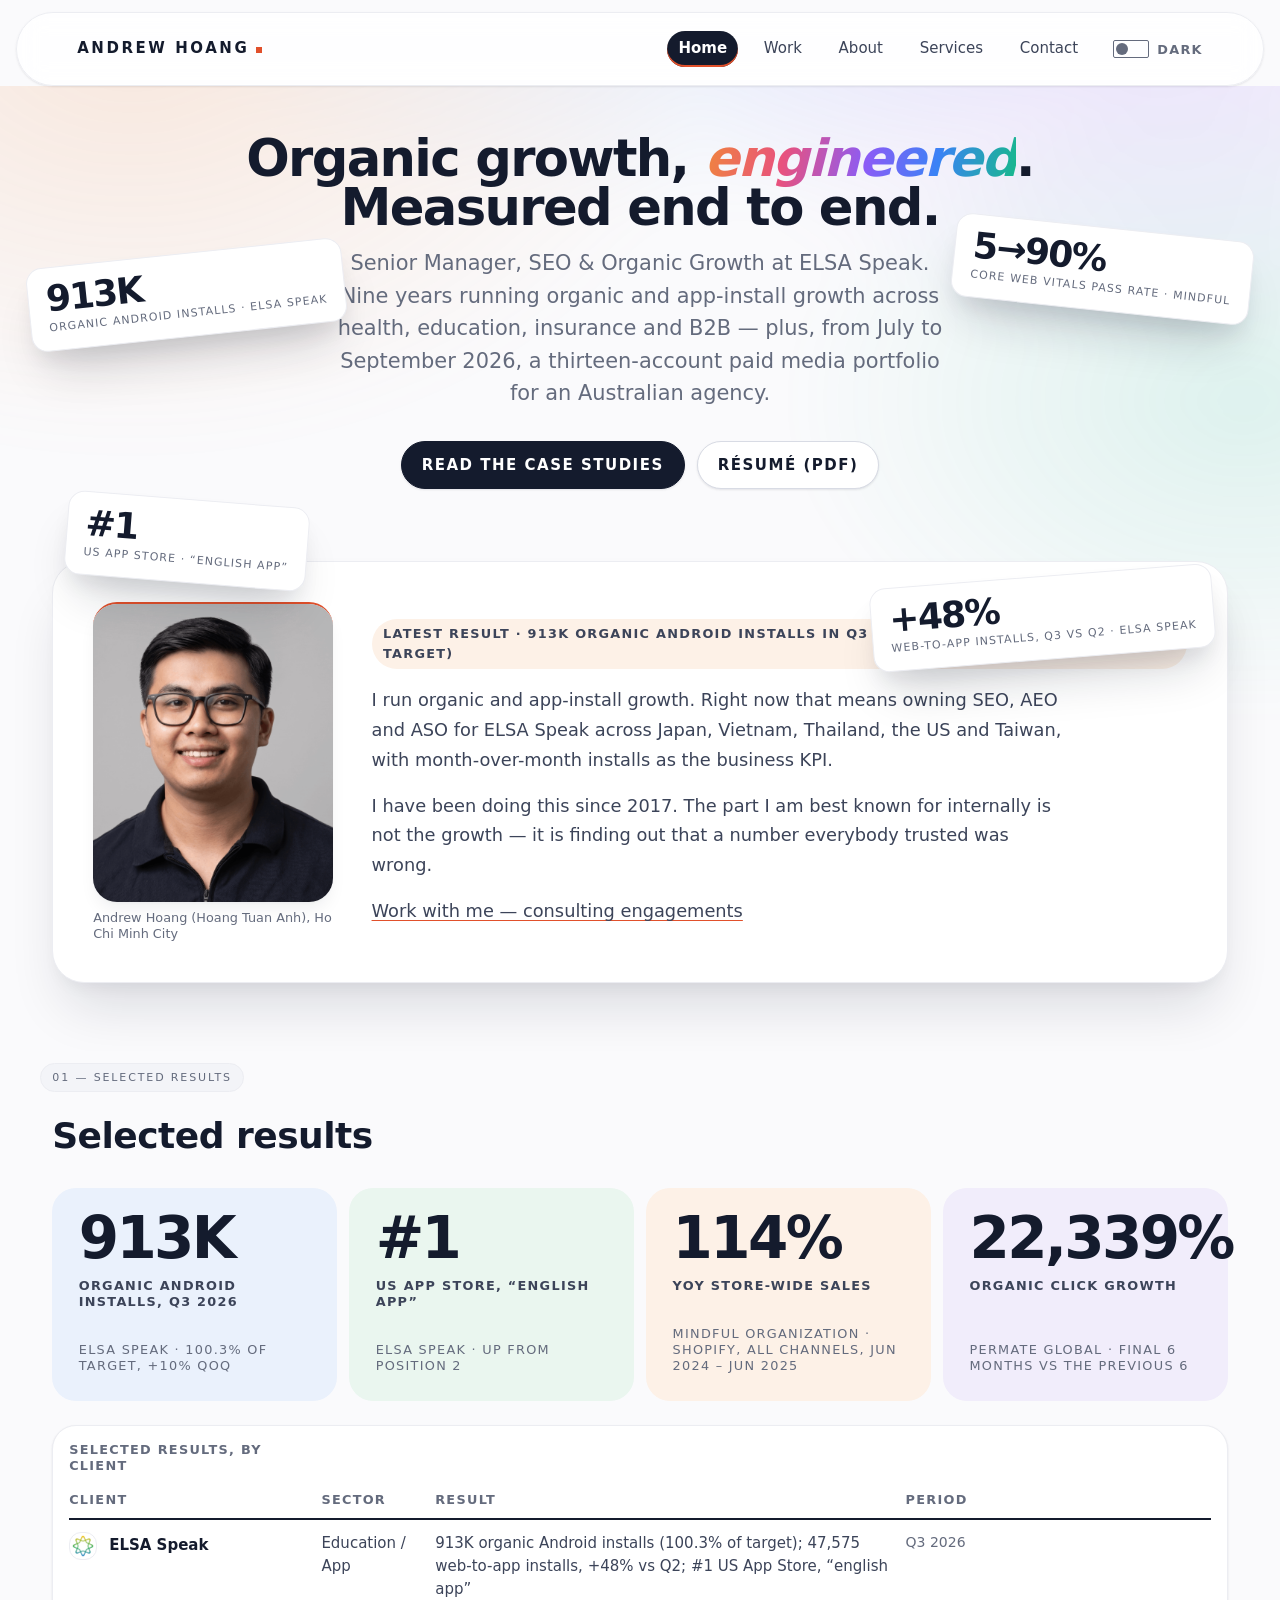
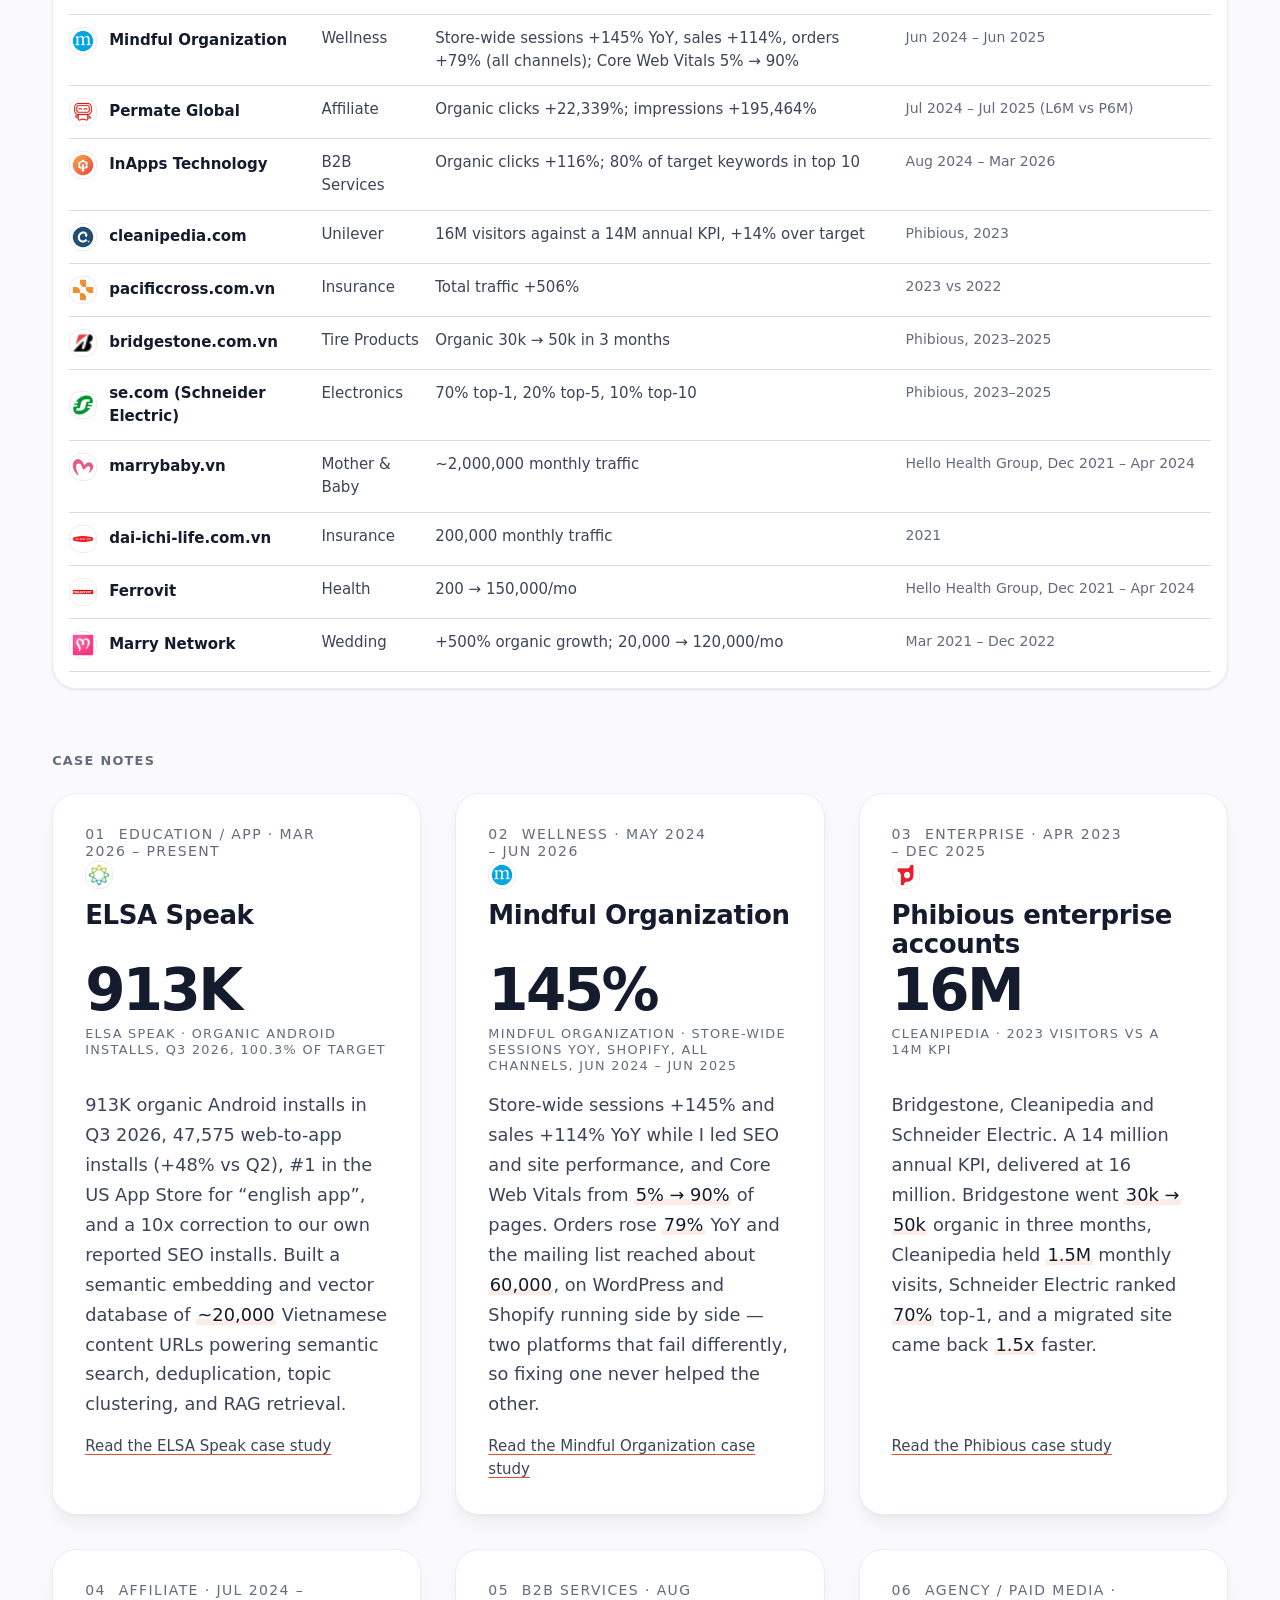
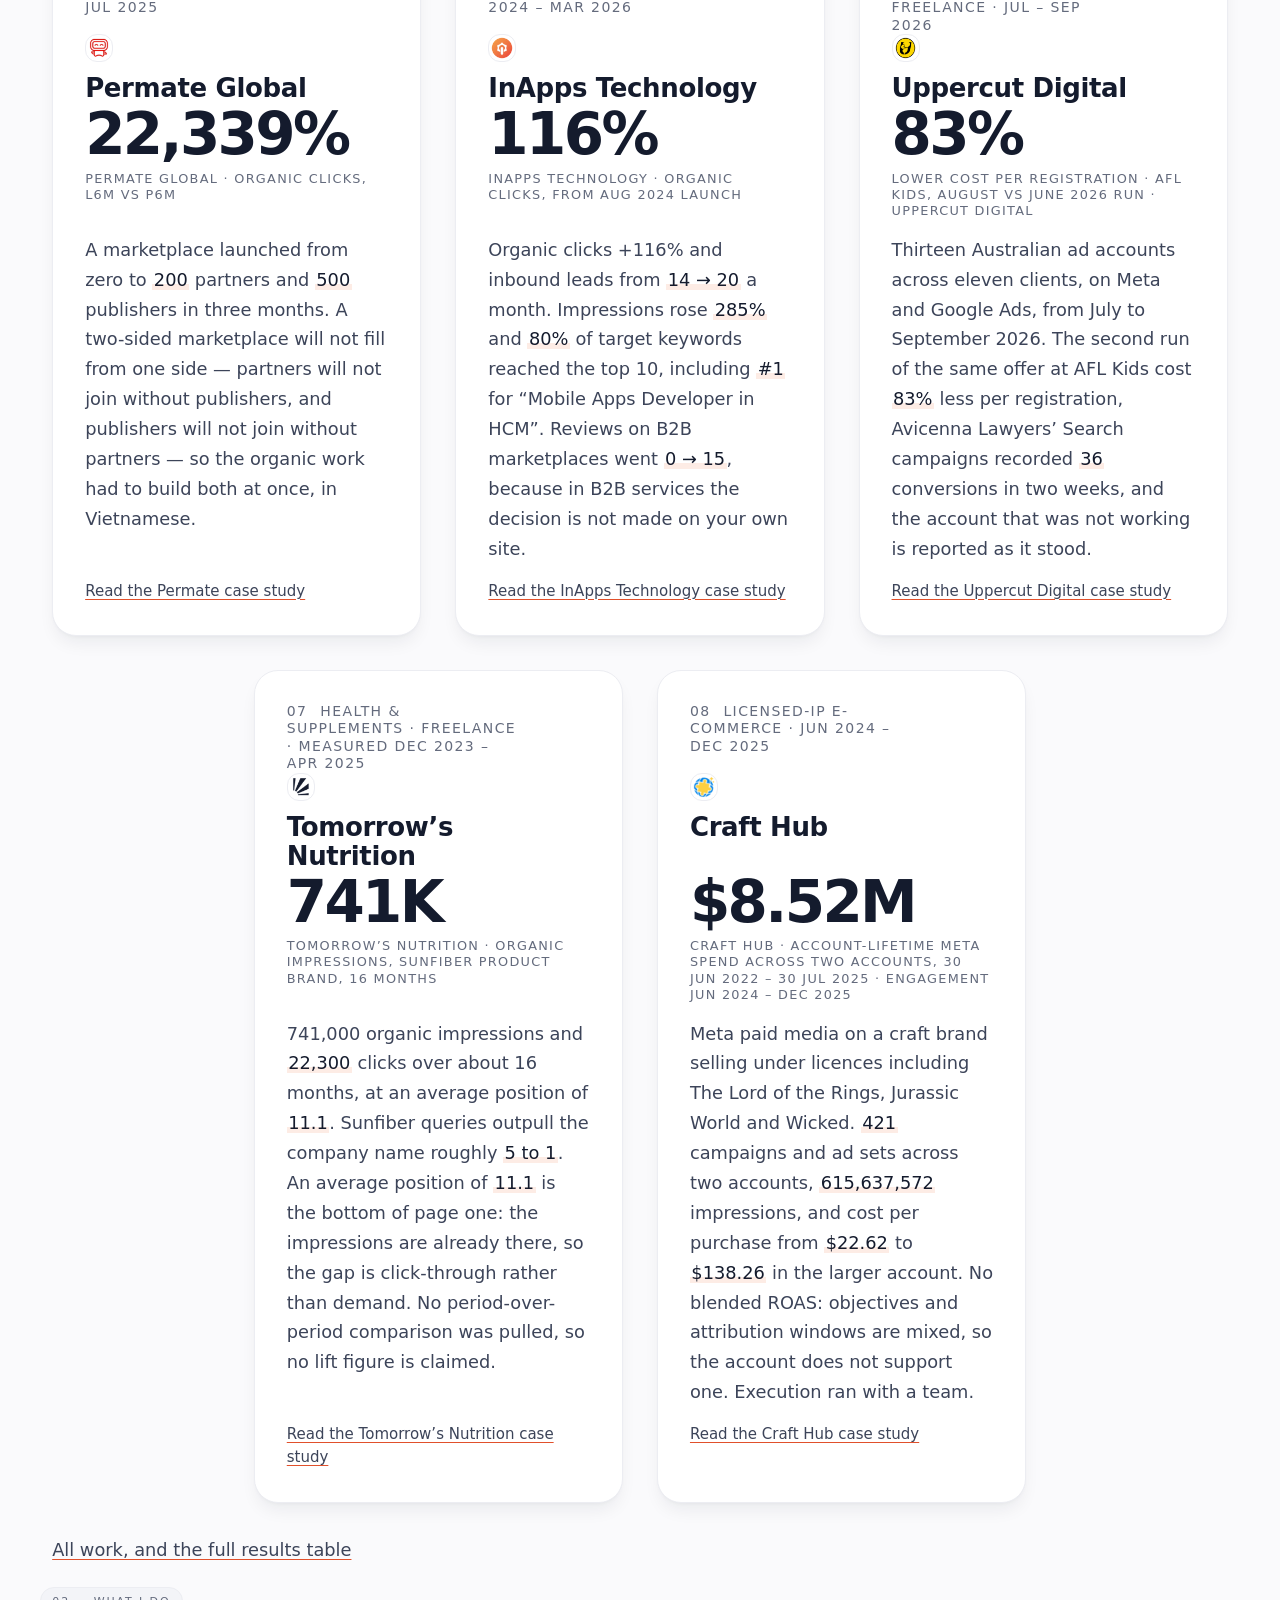
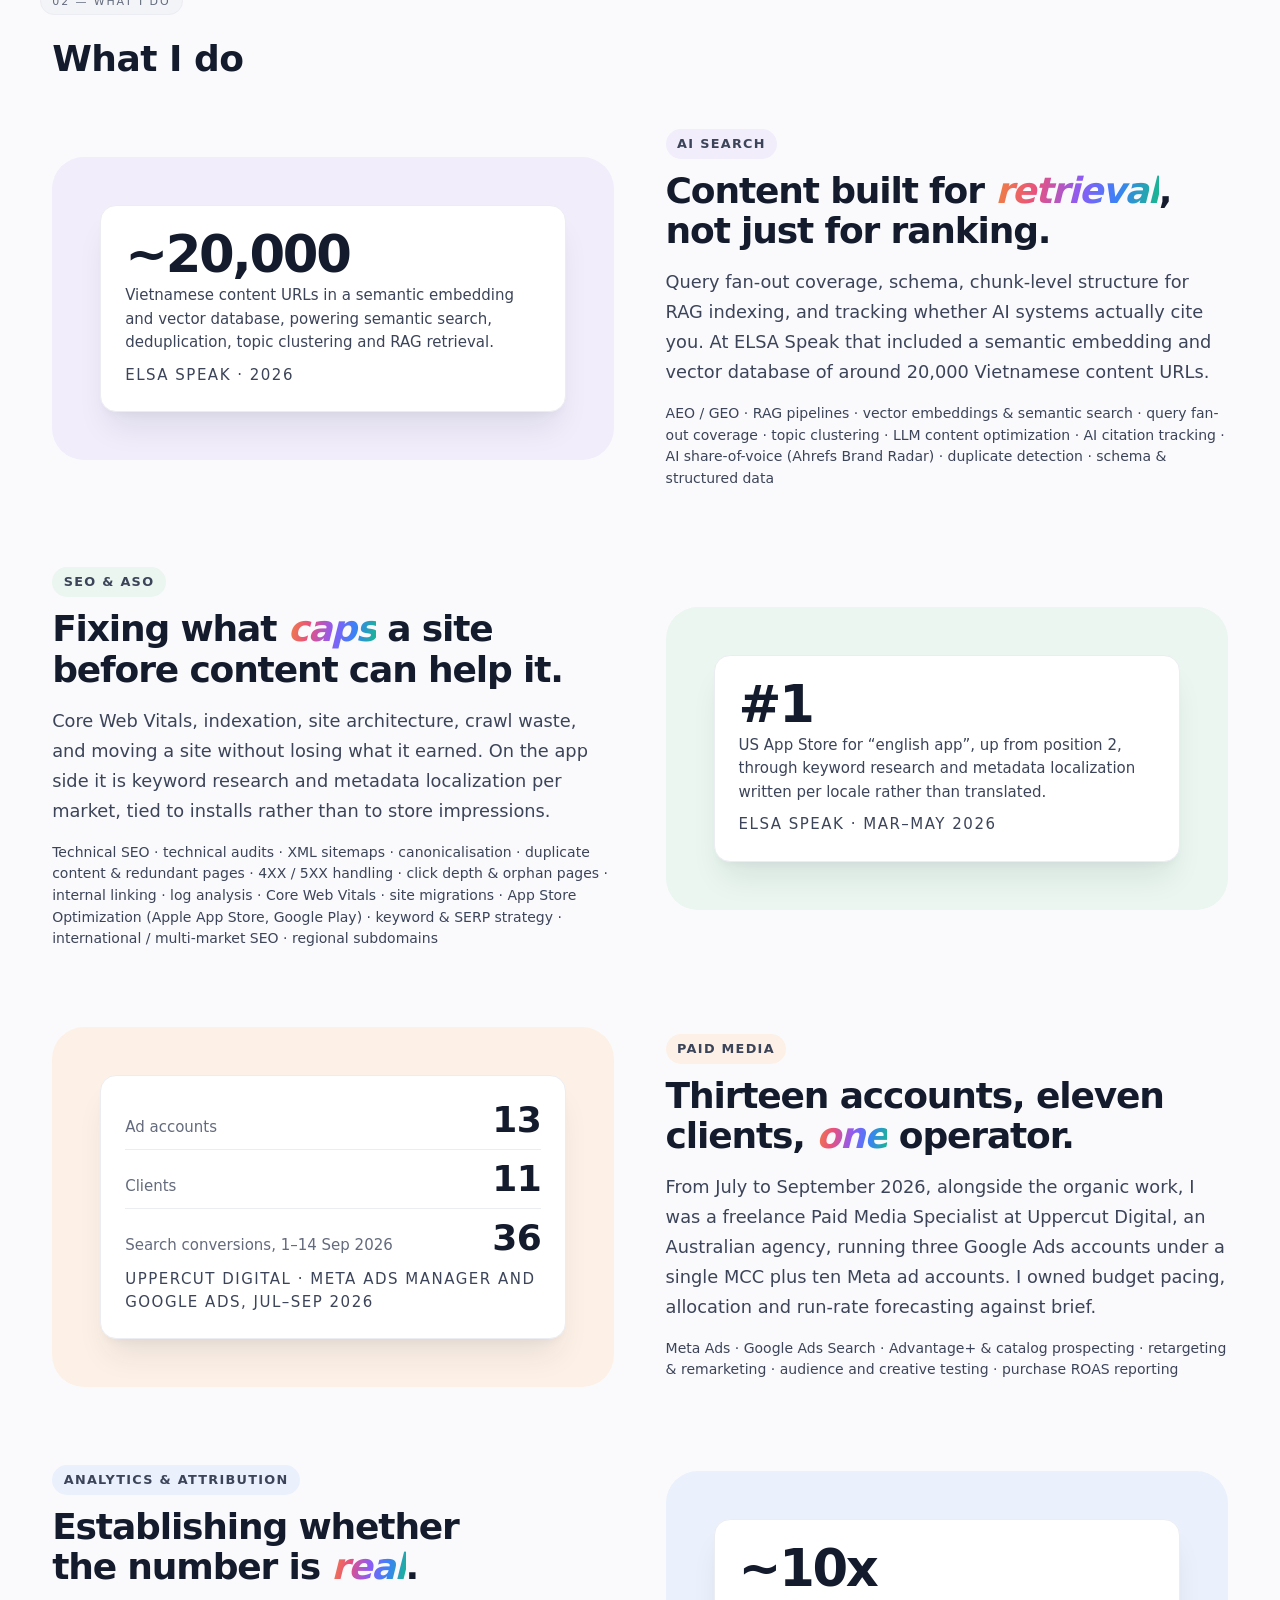
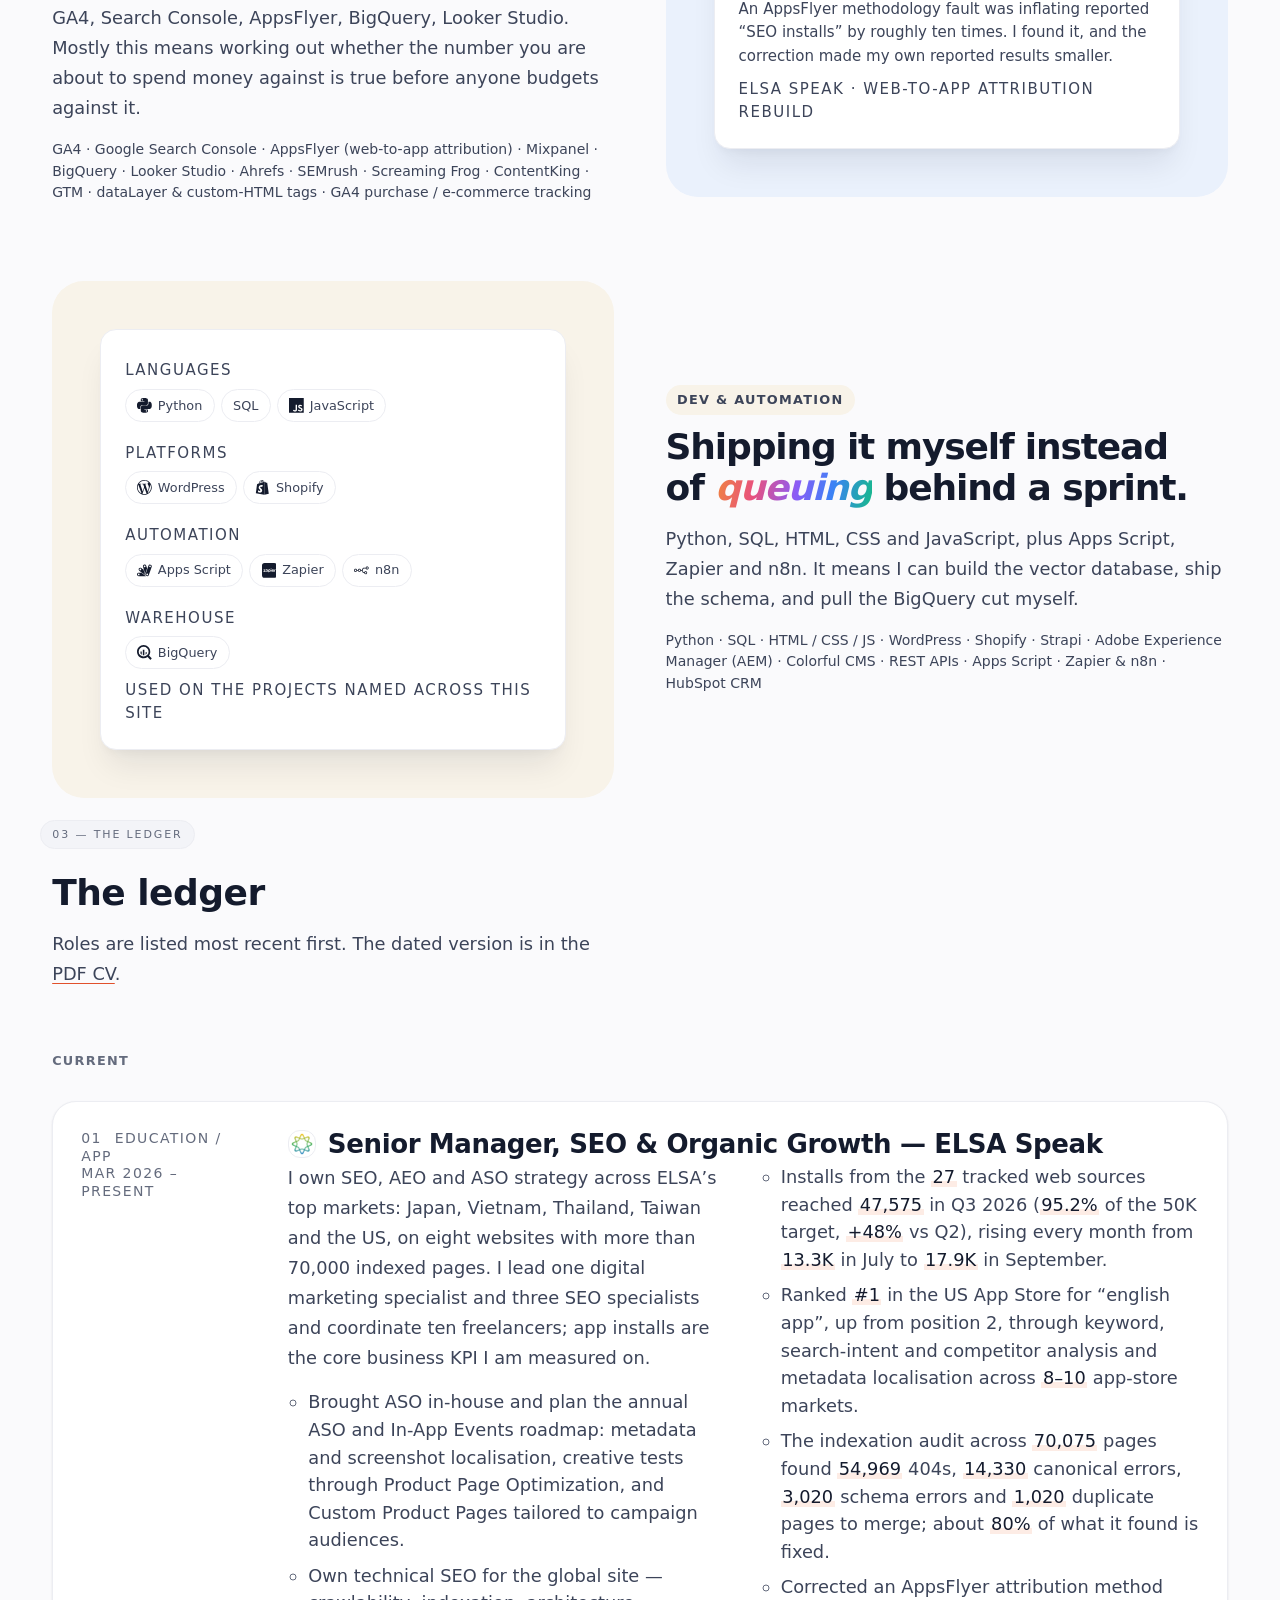
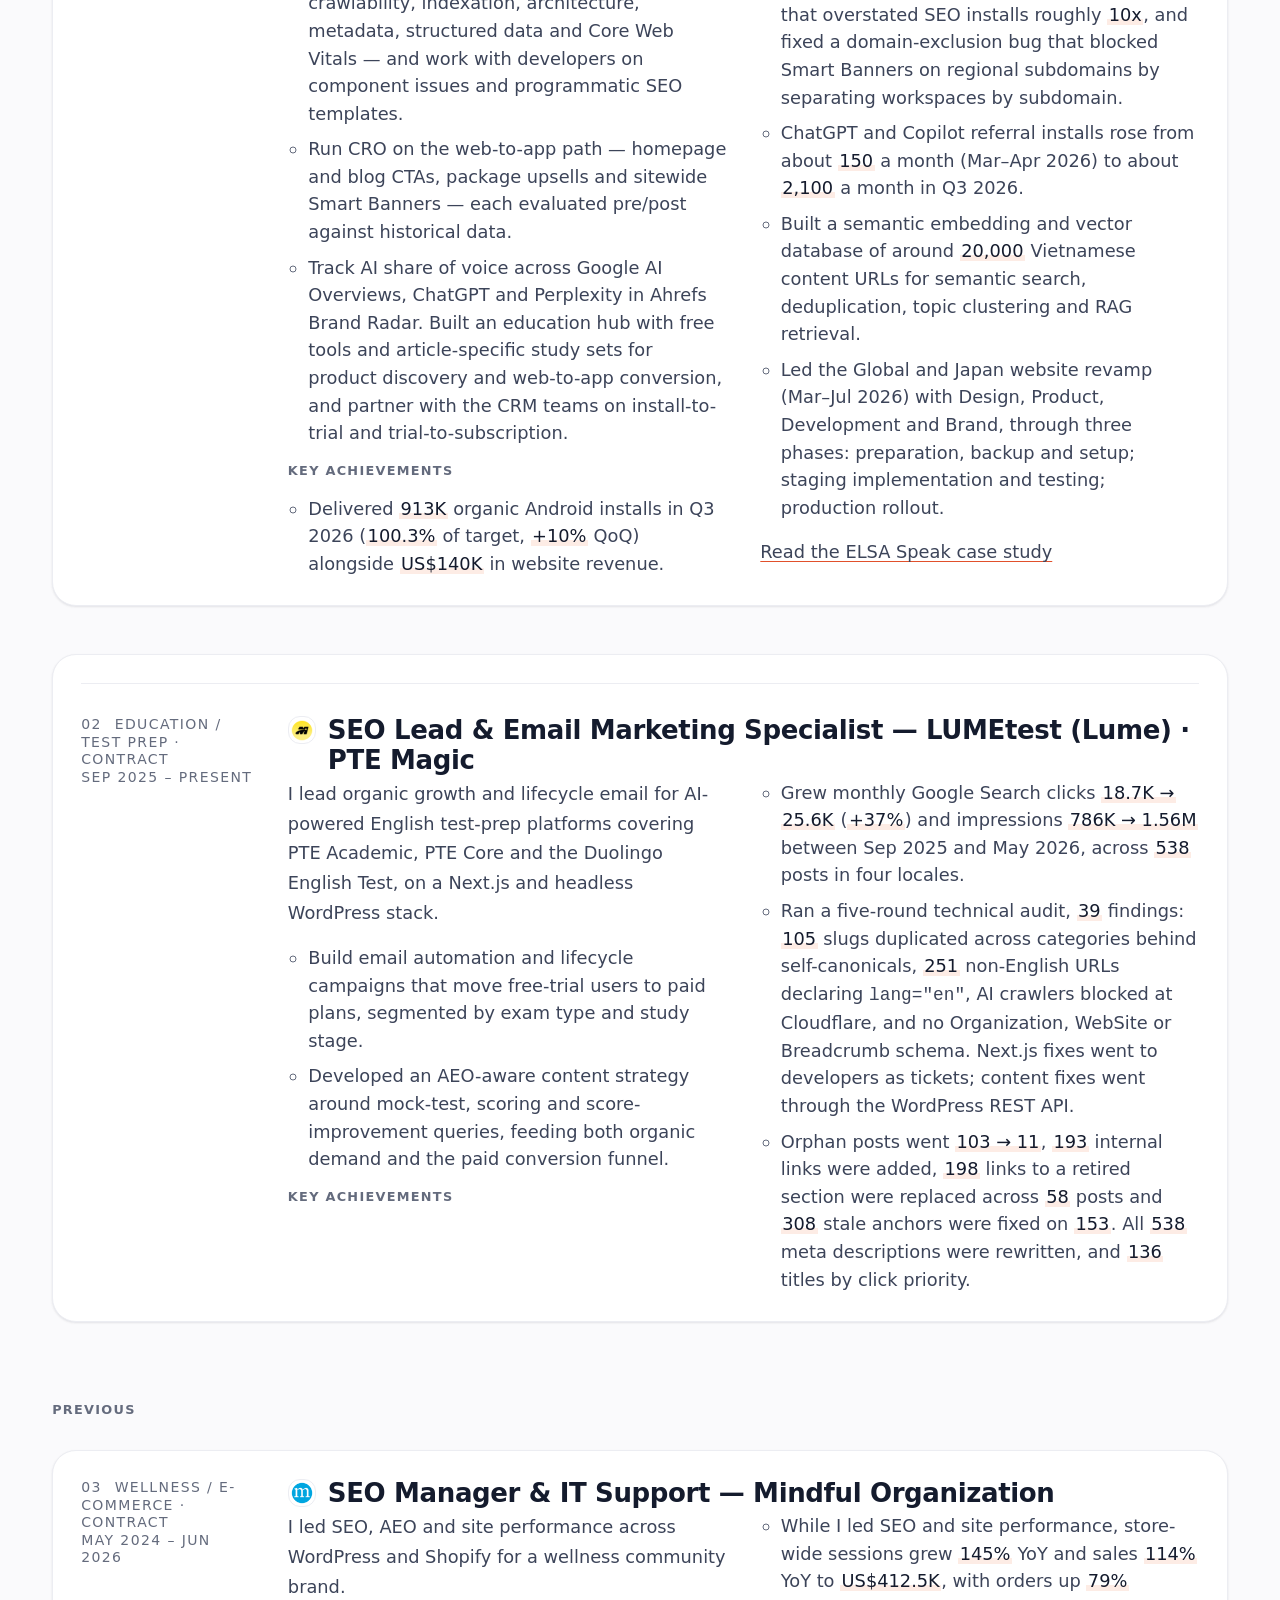
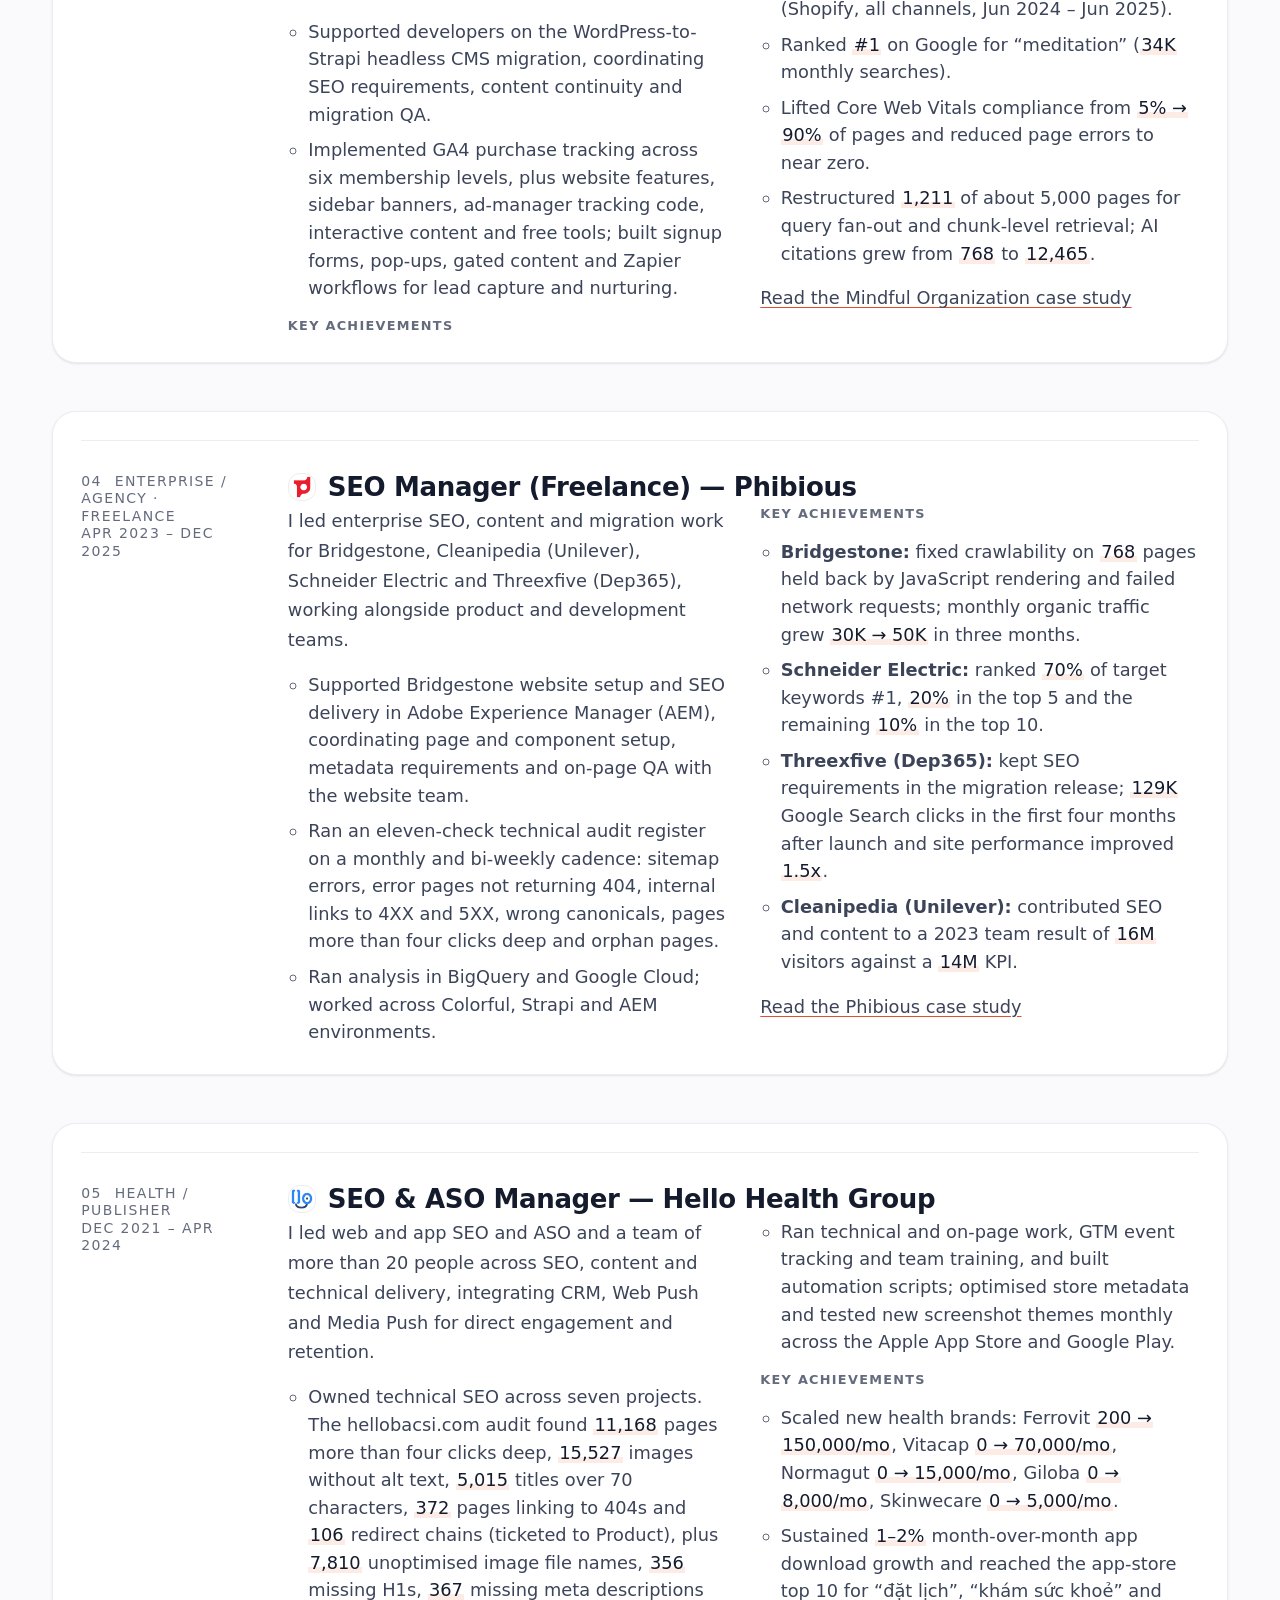
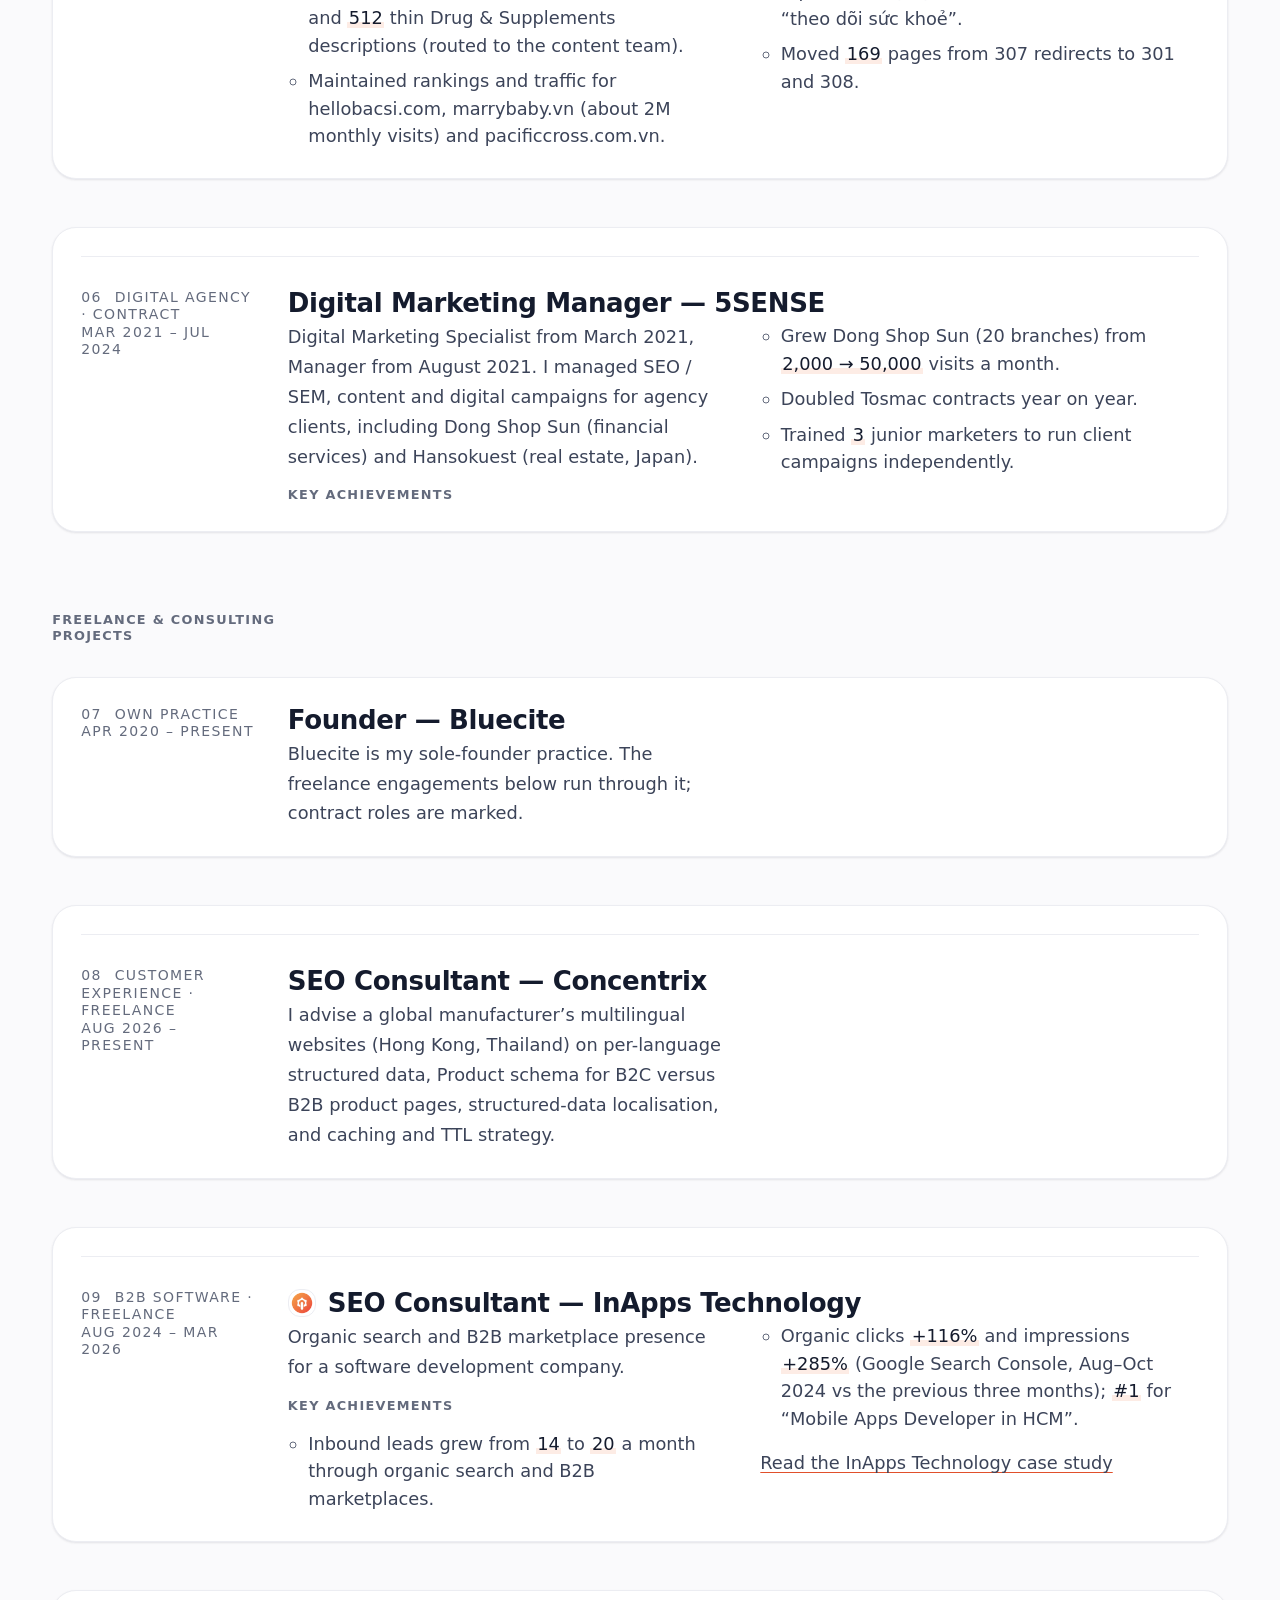
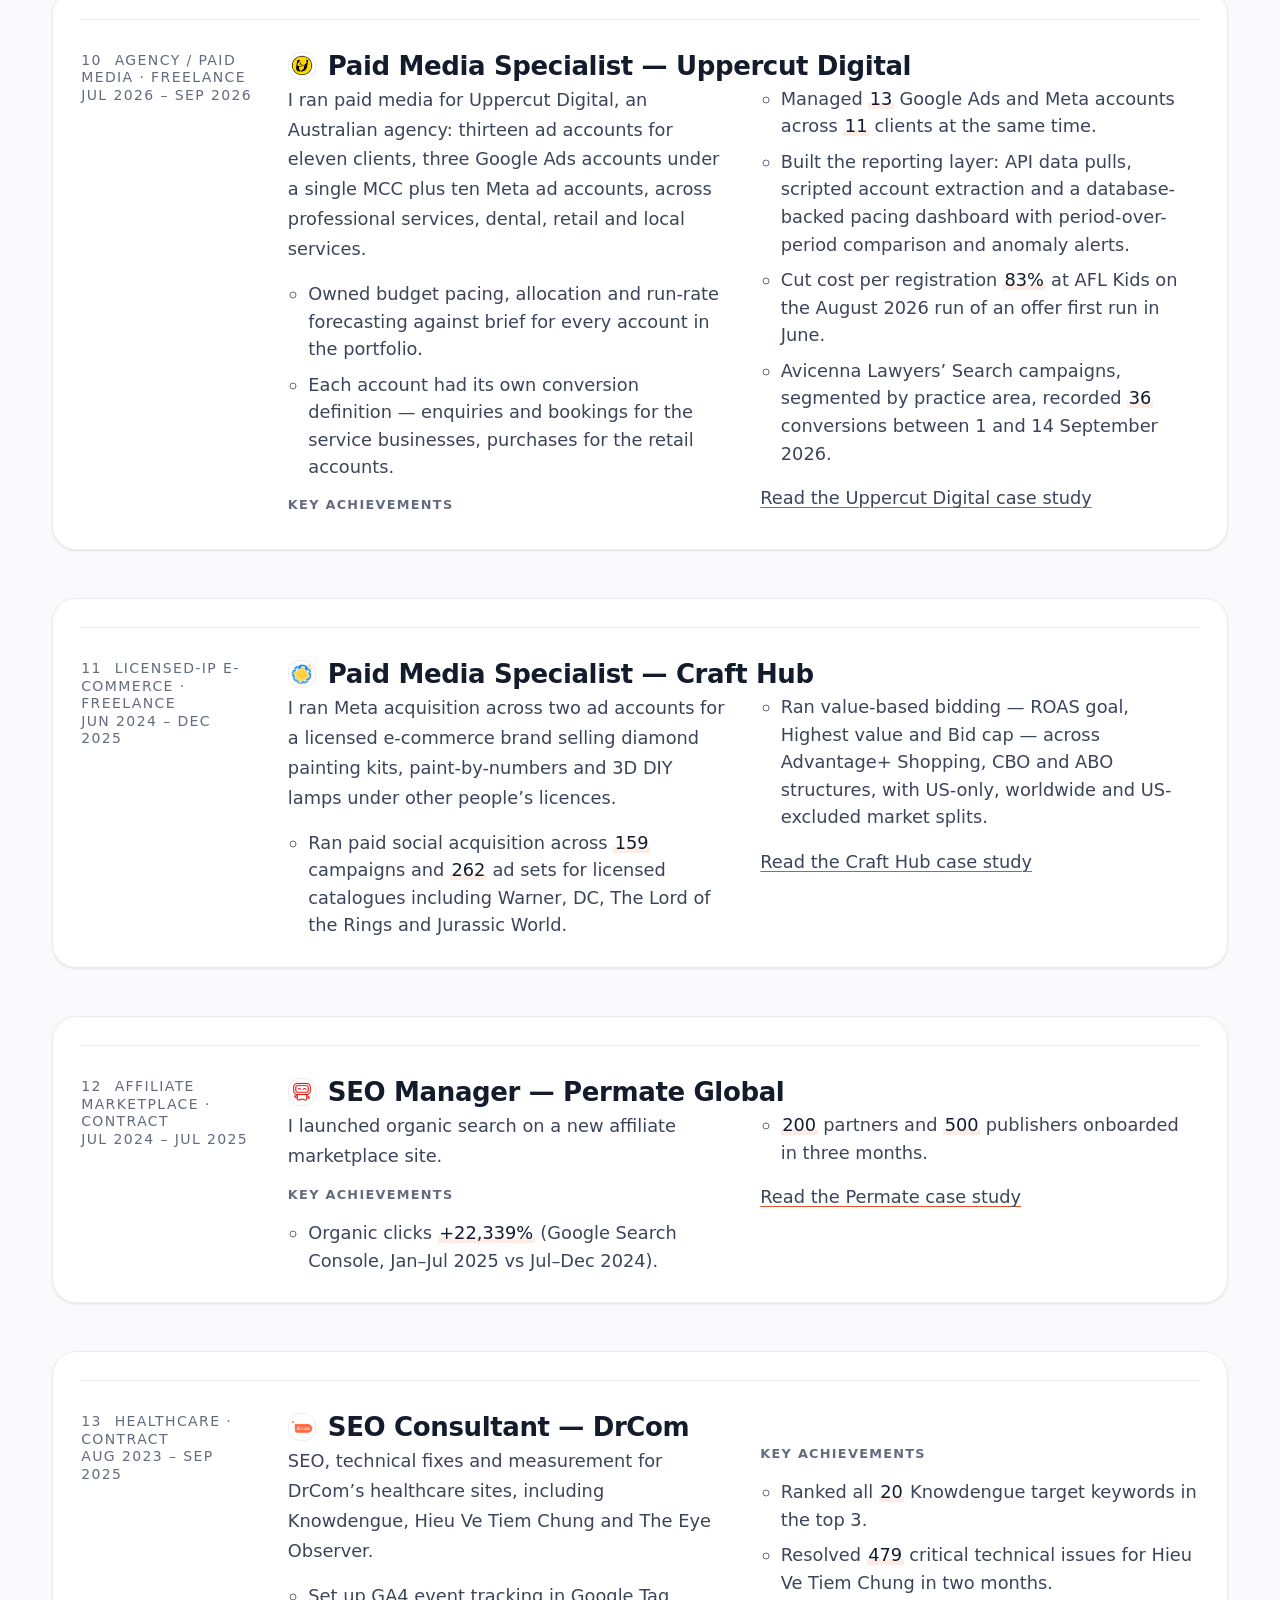
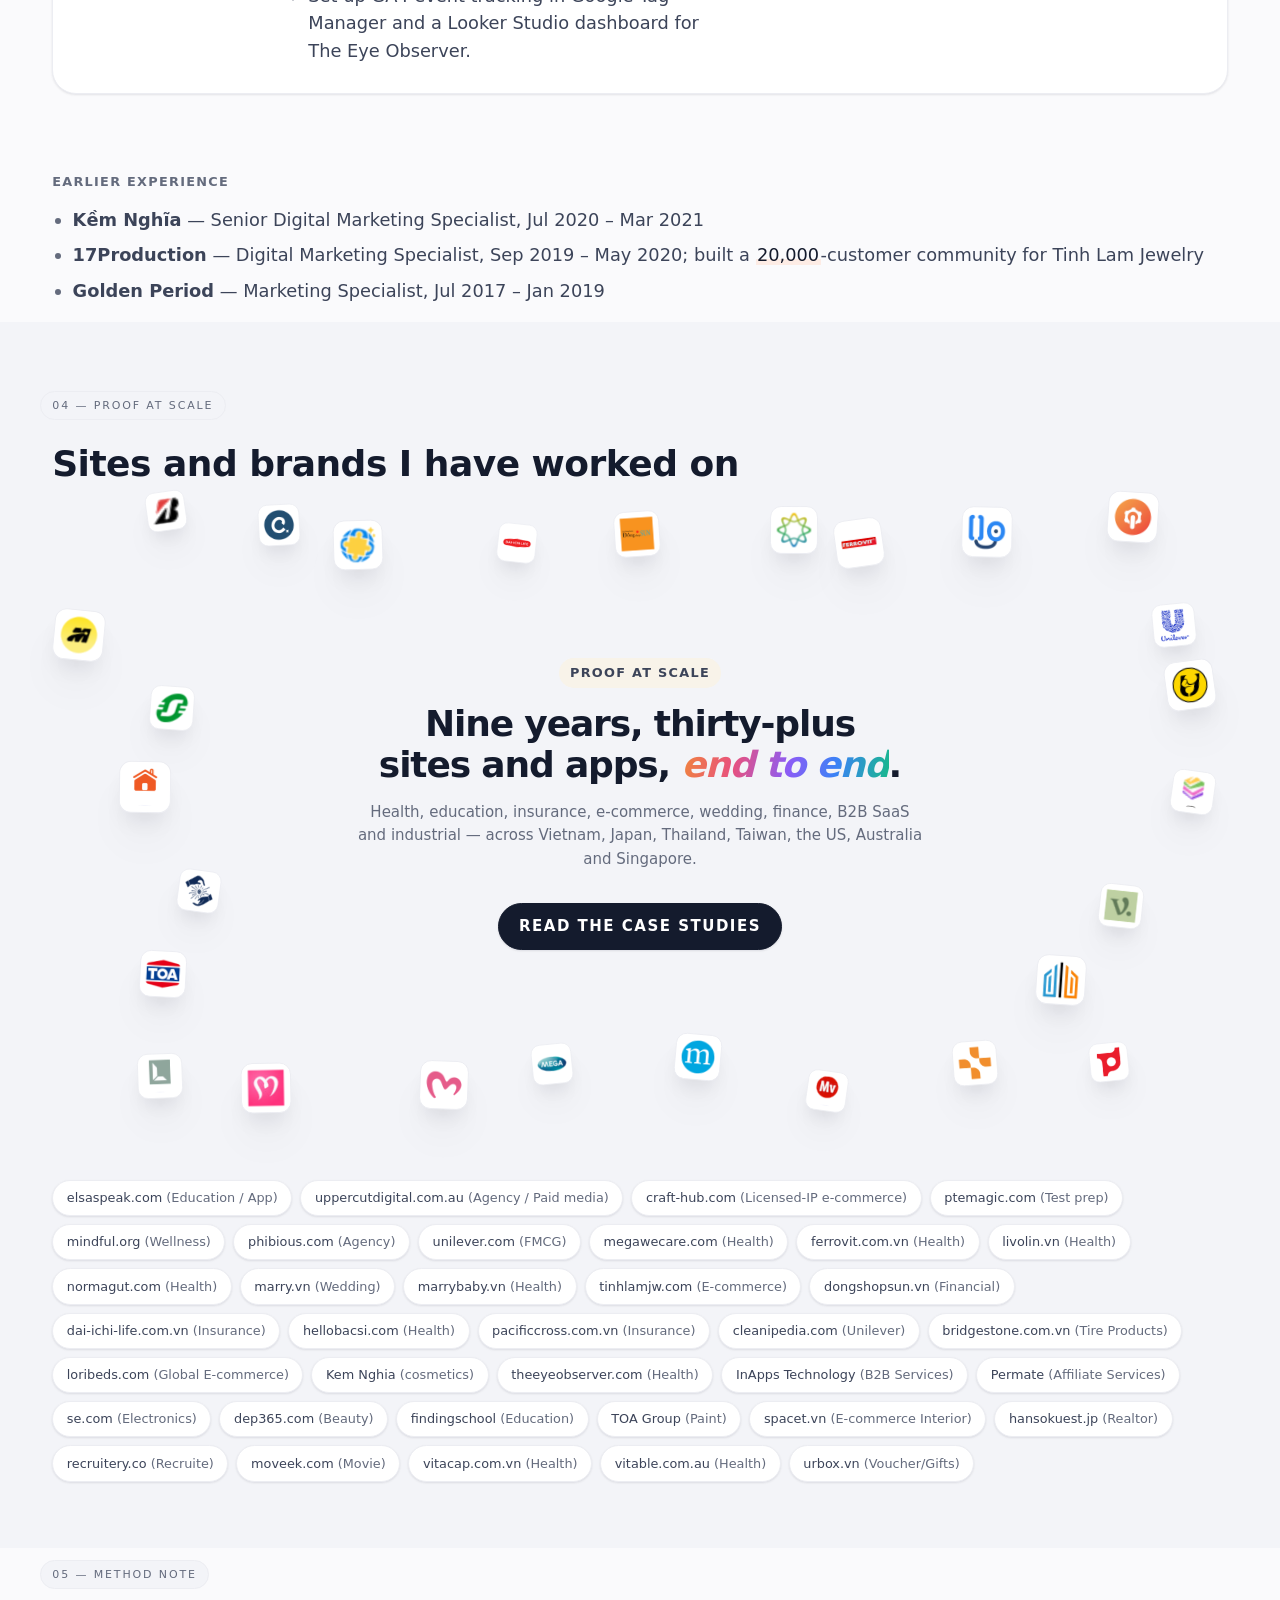
==== commit 8354d1e1: "Rewrite the UpperCut case study for the Jul - Sep 2026 engagement - Headline figures are now all ins" ====
--- a/index.html
+++ b/index.html
@@ -563,9 +563,9 @@
             <p class="row__rail"><span class="c-note__idx">06</span> Agency / Paid media · Freelance · Jul – Sep 2026</p>
             <div>
               <h3 class="c-note__client" id="note-uppercut"><span class="c-markrow"><span class="c-mark c-mark--sm c-mark--img" aria-hidden="true"><img src="assets/img/clients/uppercut-digital.png" width="160" height="160" alt="" loading="lazy" decoding="async"></span><span>Uppercut Digital</span></span></h3>
-              <p class="figure figure--long">8.89x</p>
-              <p class="source">Best account blended ROAS, account lifetime · Flowers on Norton St · Uppercut Digital</p>
-              <p class="prose">Thirteen Australian ad accounts across eleven clients, on Meta and Google Ads. Occasion campaigns returned up to <b class="fig">18.63x</b> against <b class="fig">6.04x</b> for the best generic monthly special, AFL Kids cut its cost per registration <b class="fig">83%</b> running the same offer twice, and one account sits at <b class="fig">1.71x</b> — reported as it stands.</p>
+              <p class="figure">83%</p>
+              <p class="source">Lower cost per registration · AFL Kids, August vs June 2026 run · Uppercut Digital</p>
+              <p class="prose">Thirteen Australian ad accounts across eleven clients, on Meta and Google Ads, from July to September 2026. The second run of the same offer at AFL Kids cost <b class="fig">83%</b> less per registration, Avicenna Lawyers&rsquo; Search campaigns recorded <b class="fig">36</b> conversions in two weeks, and the account that was not working is reported as it stood.</p>
               <p class="c-note__more"><a href="work/uppercut-digital.html">Read the Uppercut Digital case study</a></p>
             </div>
           </article>
@@ -657,9 +657,9 @@
               <div class="c-feat__rows">
                 <div class="c-feat__row"><span>Ad accounts</span><b>13</b></div>
                 <div class="c-feat__row"><span>Clients</span><b>11</b></div>
-                <div class="c-feat__row"><span>Purchases, Mar&ndash;Sep 2026</span><b>636</b></div>
+                <div class="c-feat__row"><span>Search conversions, 1&ndash;14 Sep 2026</span><b>36</b></div>
               </div>
-              <p class="source">Uppercut Digital &middot; Meta Ads Manager, Mar&ndash;Sep 2026</p>
+              <p class="source">Uppercut Digital &middot; Meta Ads Manager and Google Ads, Jul&ndash;Sep 2026</p>
             </div>
           </div>
           <div class="c-feat__body">
@@ -924,6 +924,8 @@
               <ul class="c-ledger__bullets">
                 <li>Managed <b class="fig">13</b> Google Ads and Meta accounts across <b class="fig">11</b> clients at the same time.</li>
                 <li>Built the reporting layer: API data pulls, scripted account extraction and a database-backed pacing dashboard with period-over-period comparison and anomaly alerts.</li>
+                <li>Cut cost per registration <b class="fig">83%</b> at AFL Kids on the August 2026 run of an offer first run in June.</li>
+                <li>Avicenna Lawyers&rsquo; Search campaigns, segmented by practice area, recorded <b class="fig">36</b> conversions between 1 and 14 September 2026.</li>
               </ul>
               <p class="prose u-mt-sm"><a href="work/uppercut-digital.html">Read the Uppercut Digital case study</a></p>
             </div>
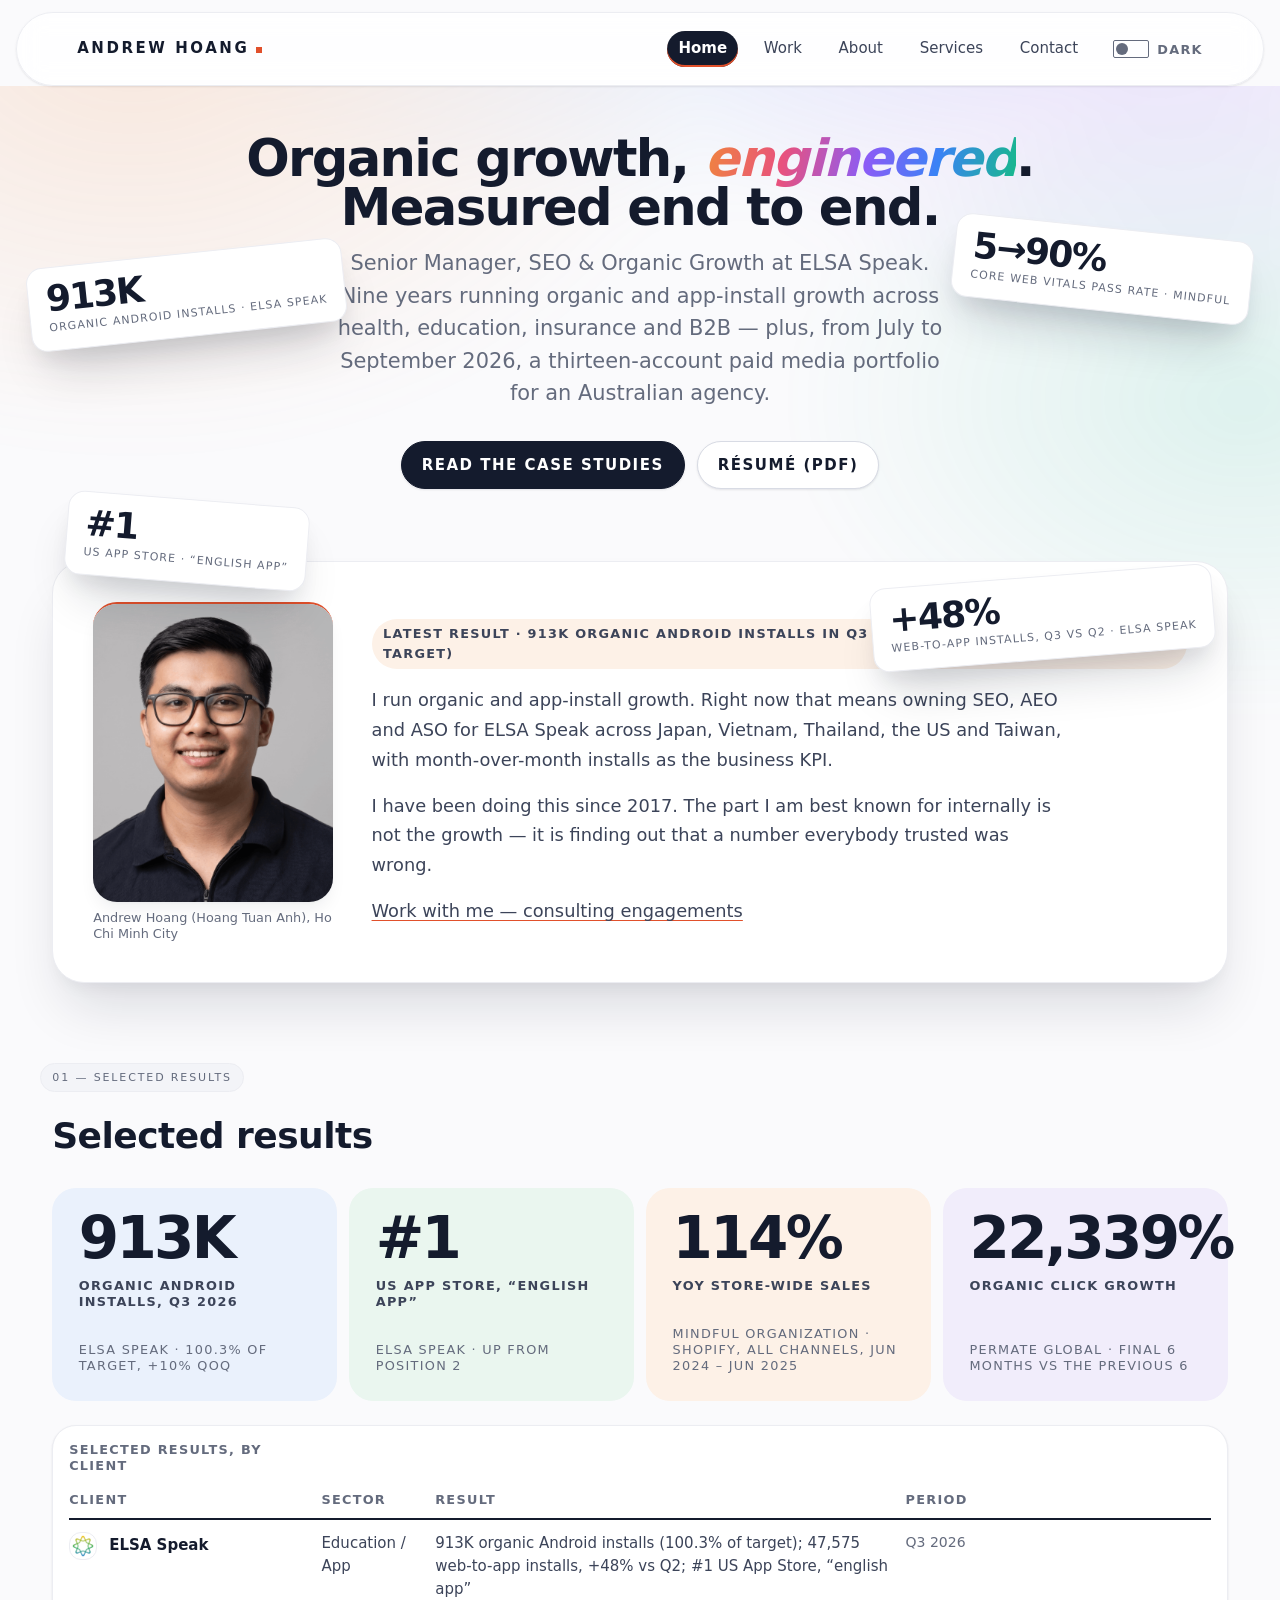
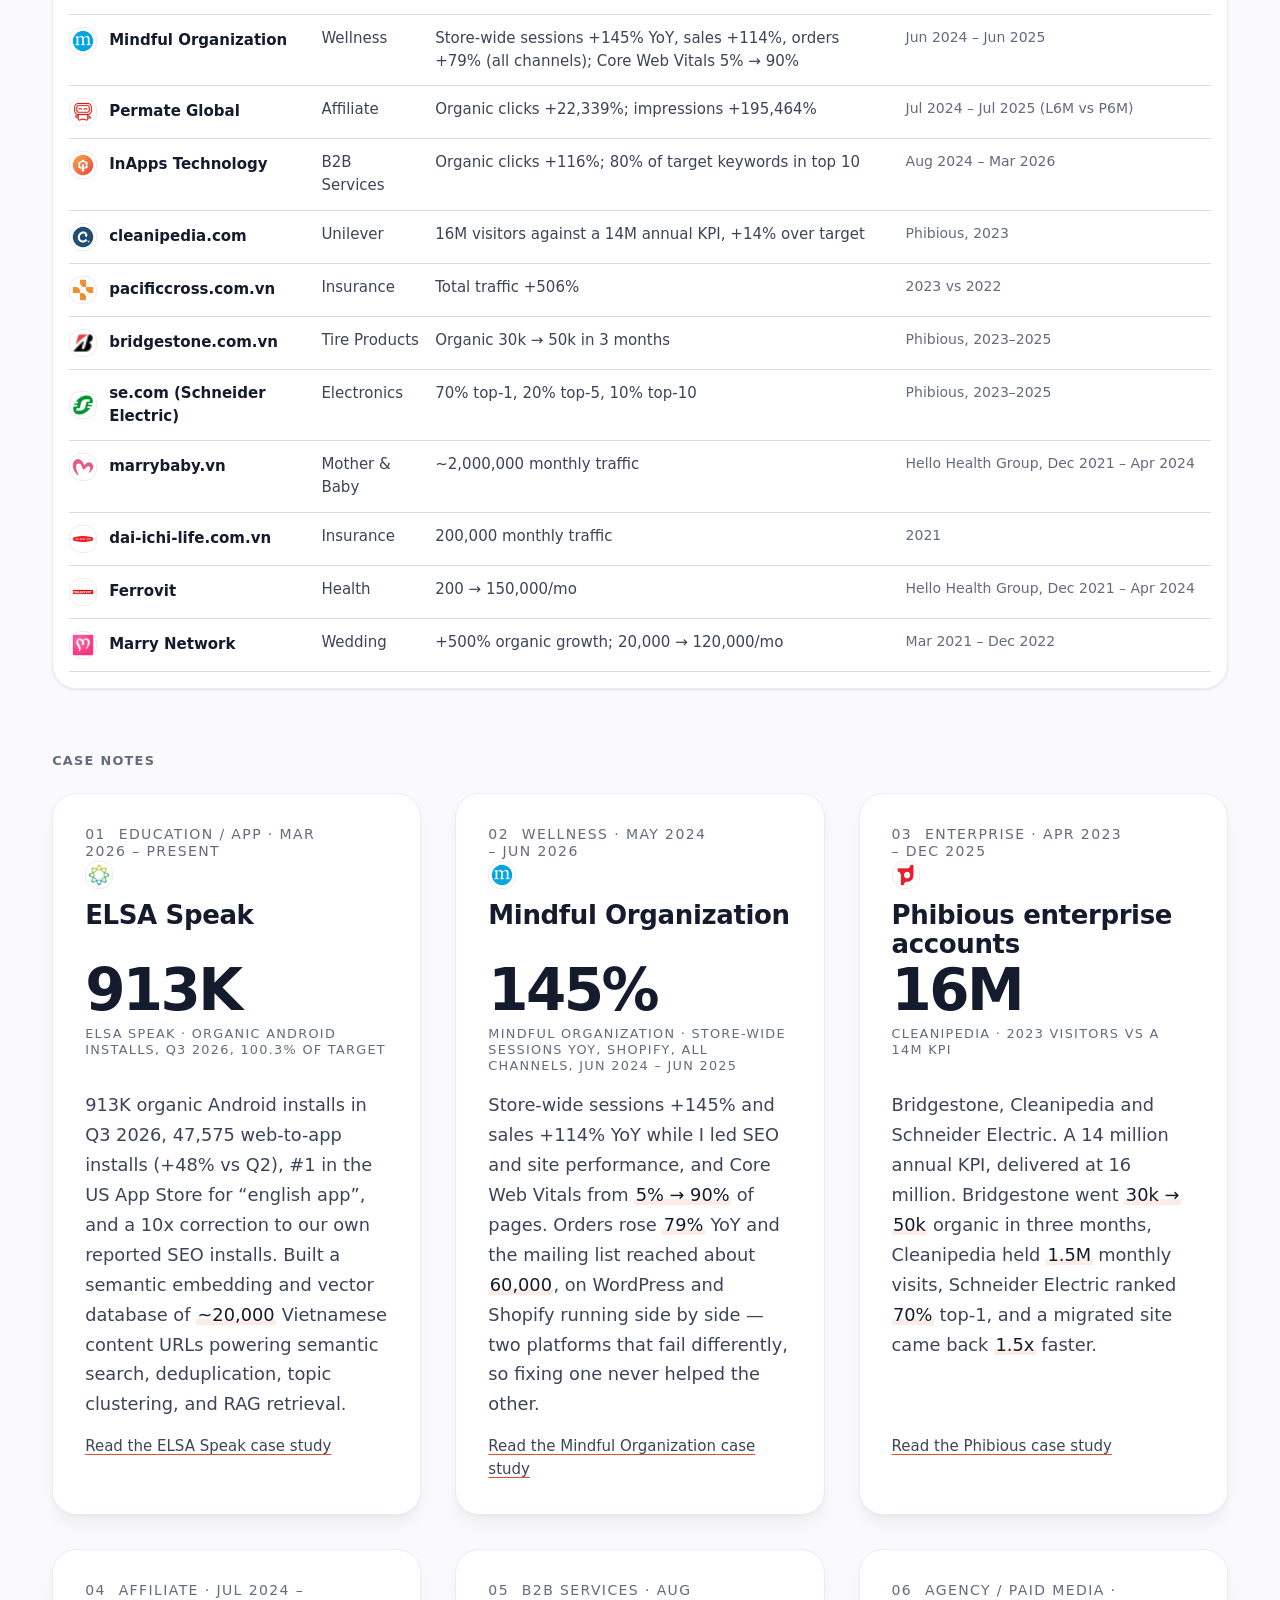
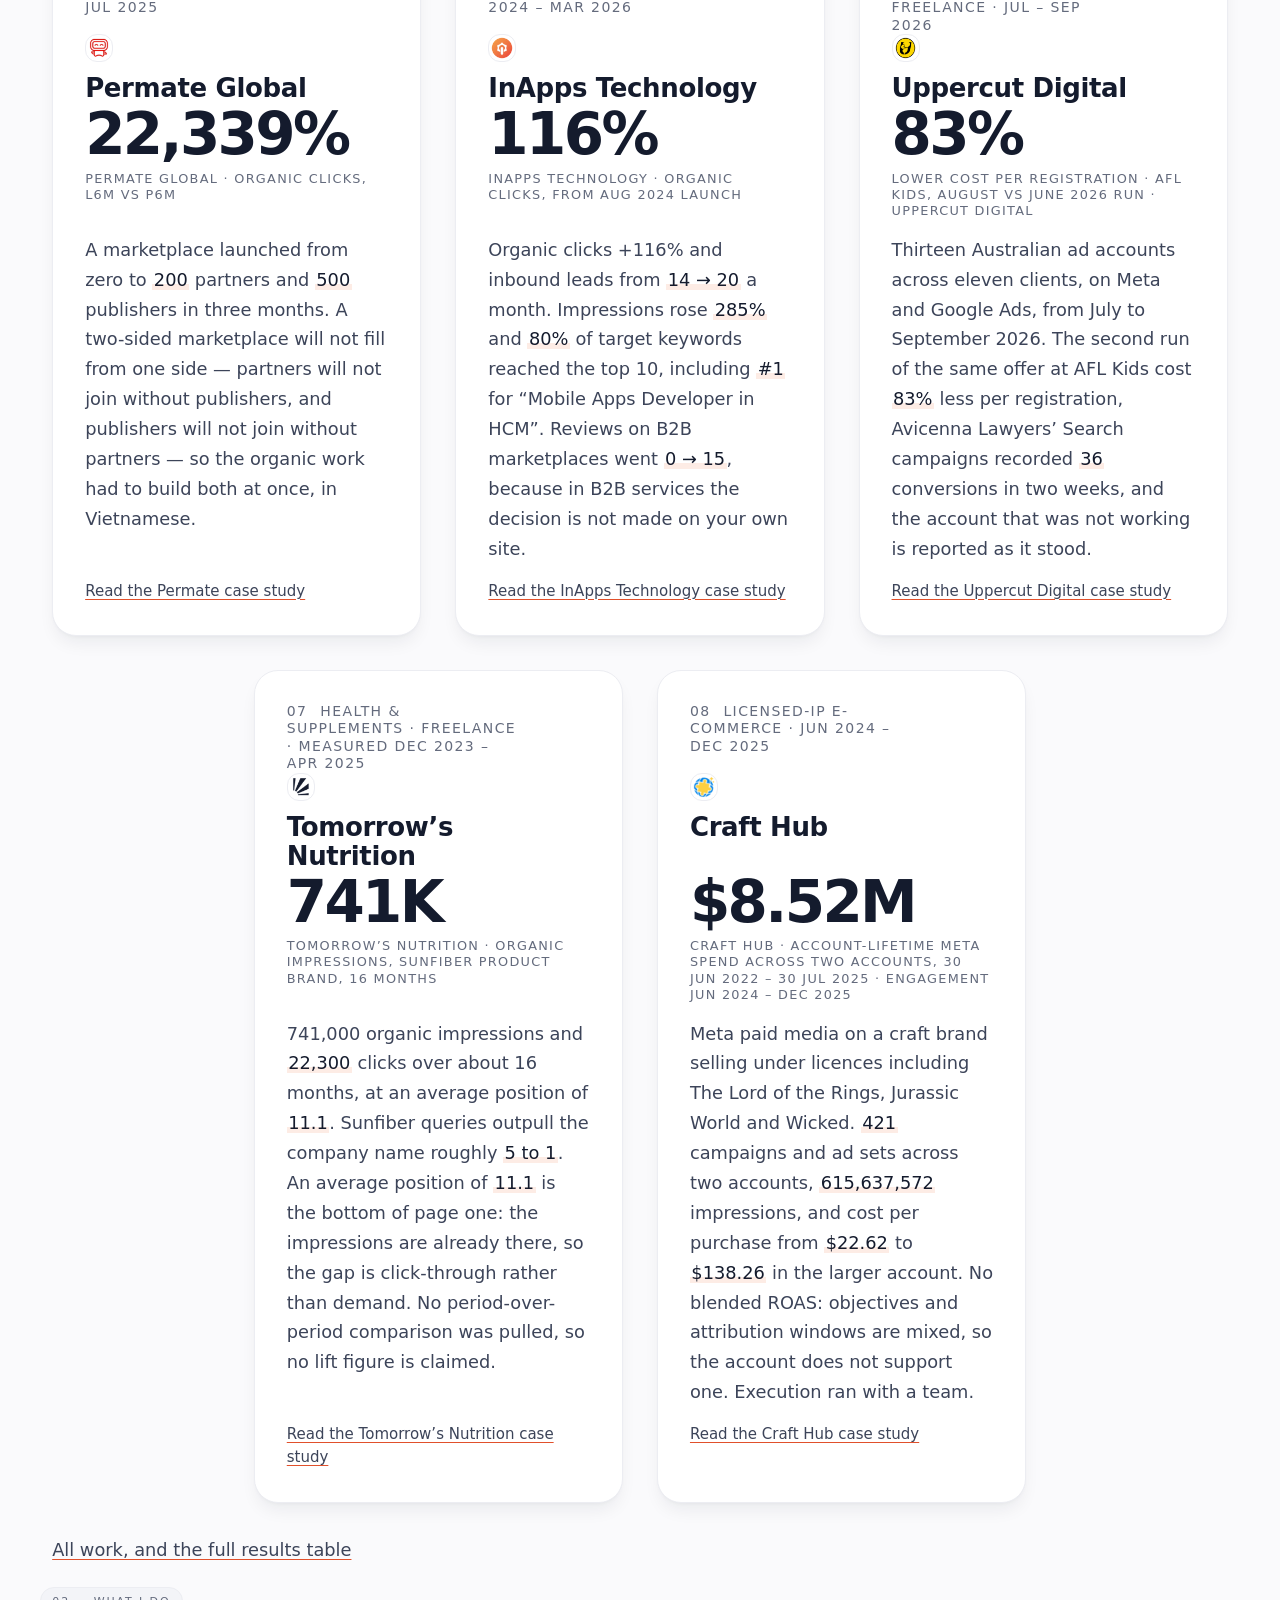
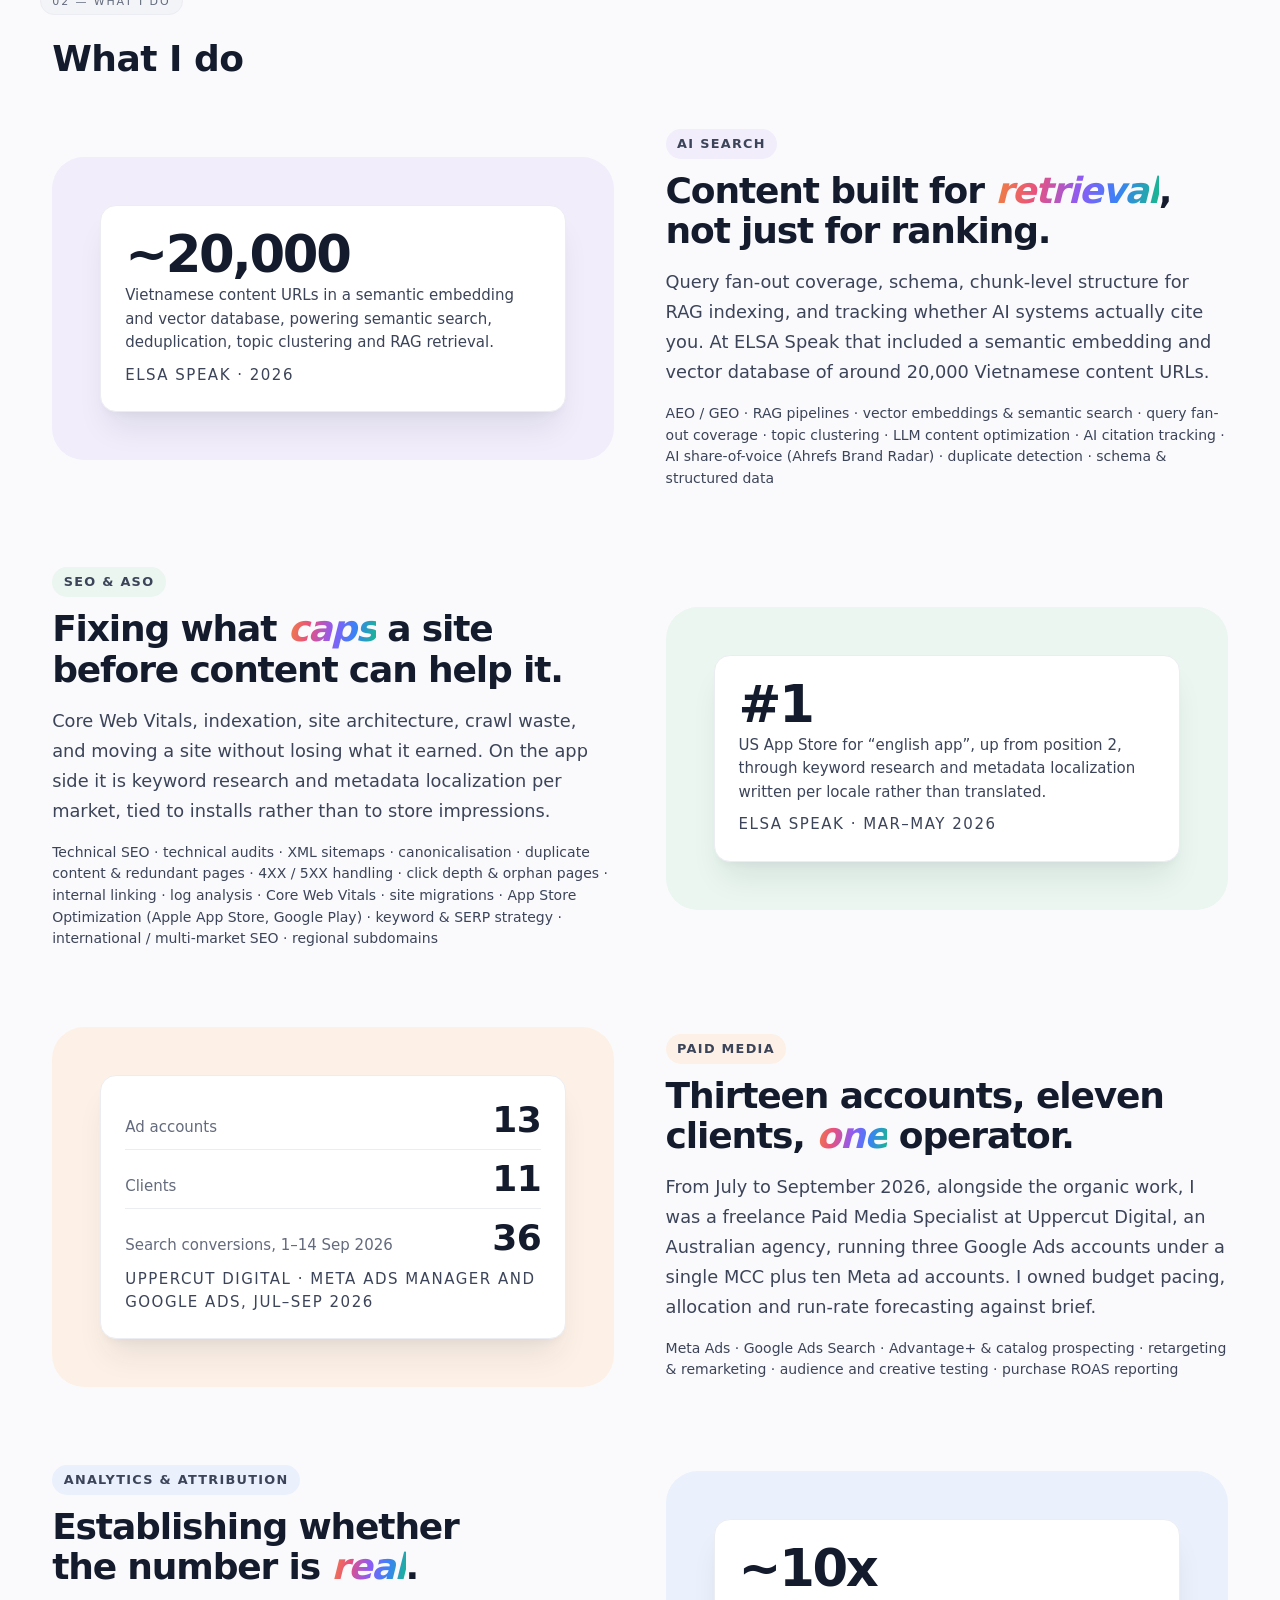
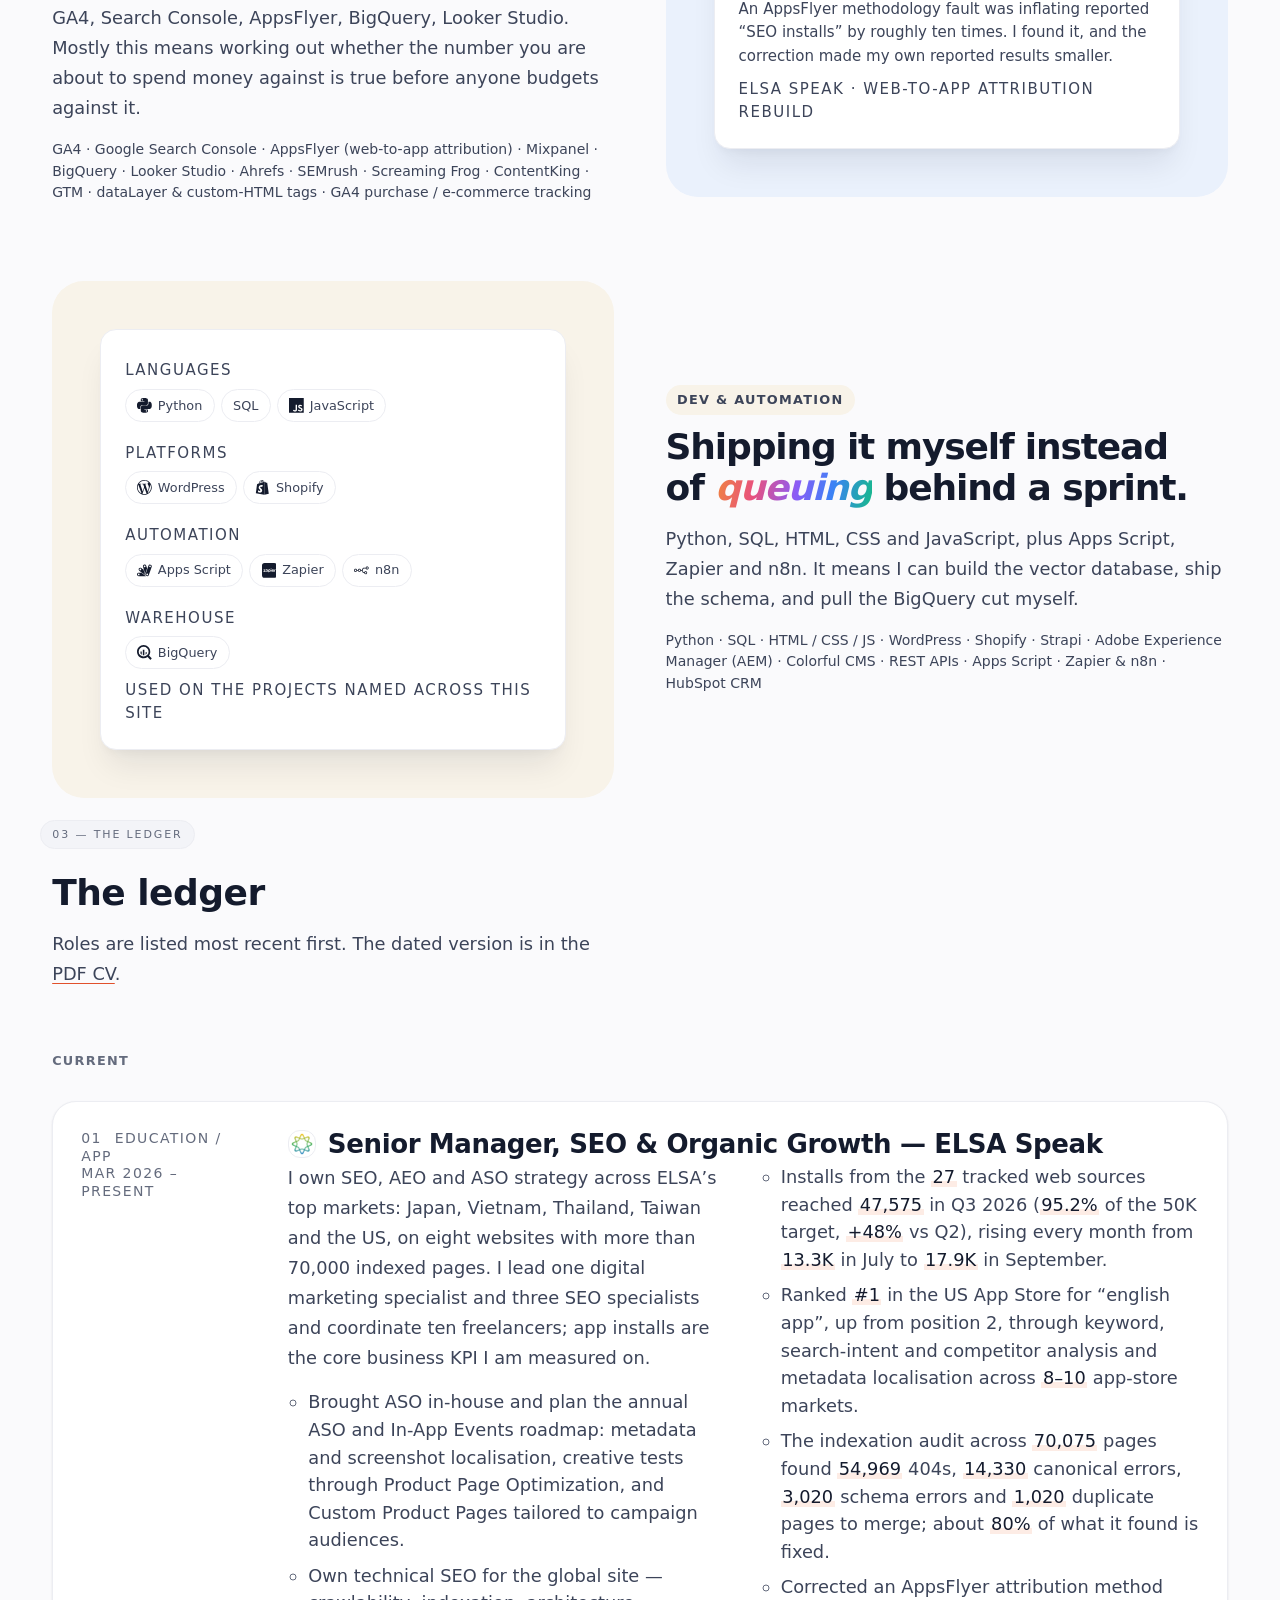
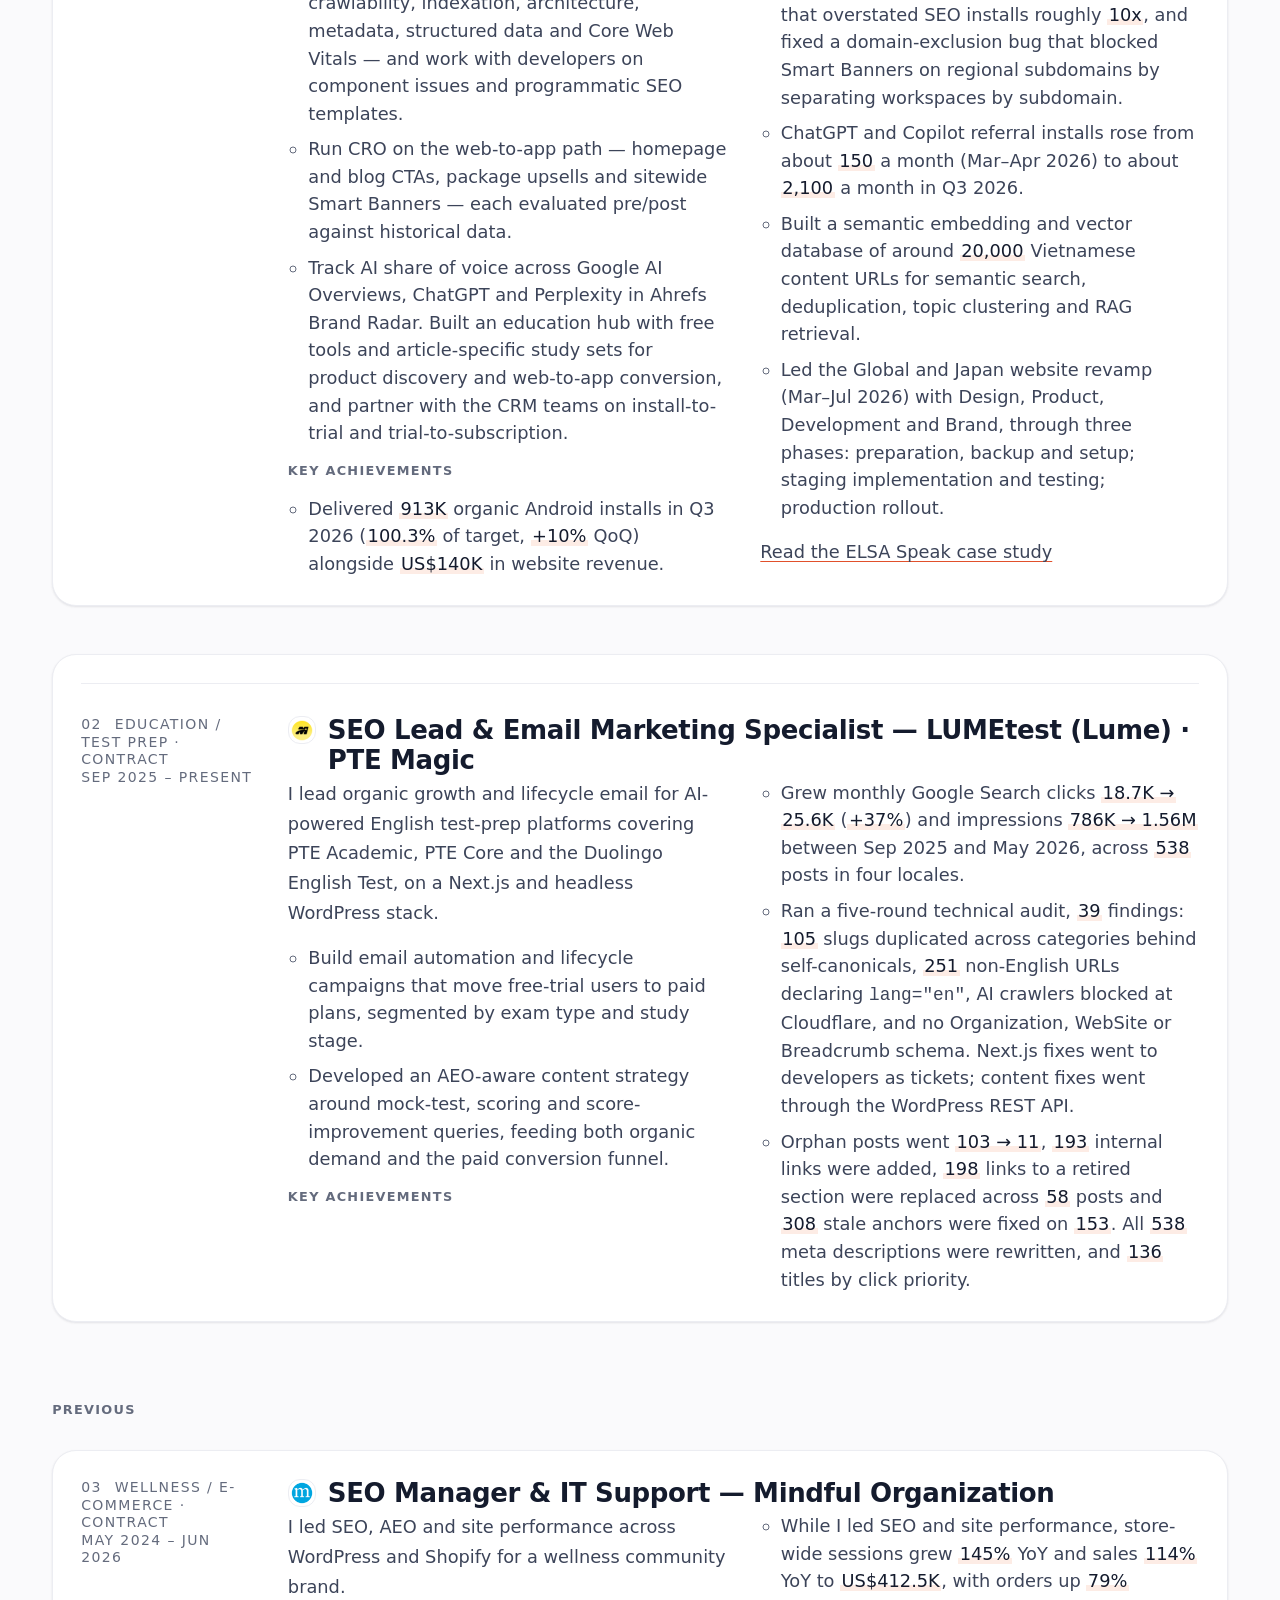
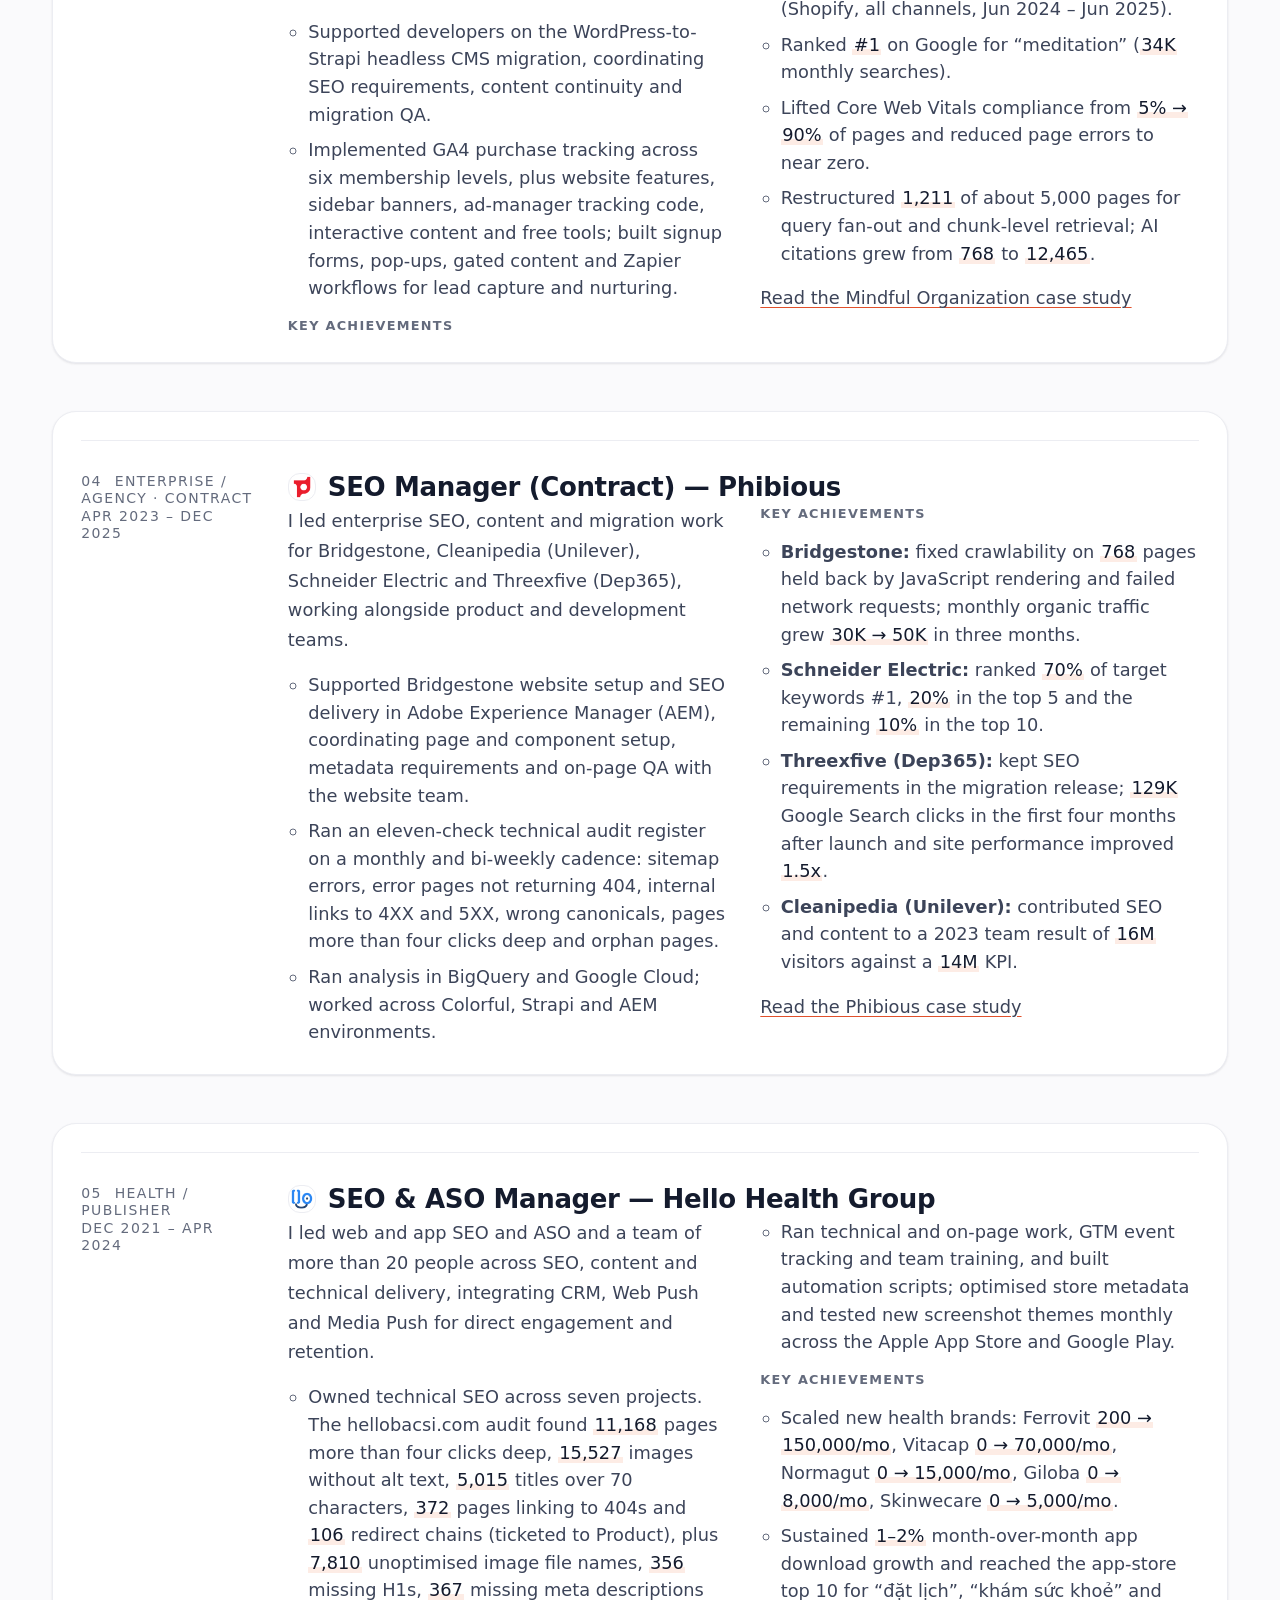
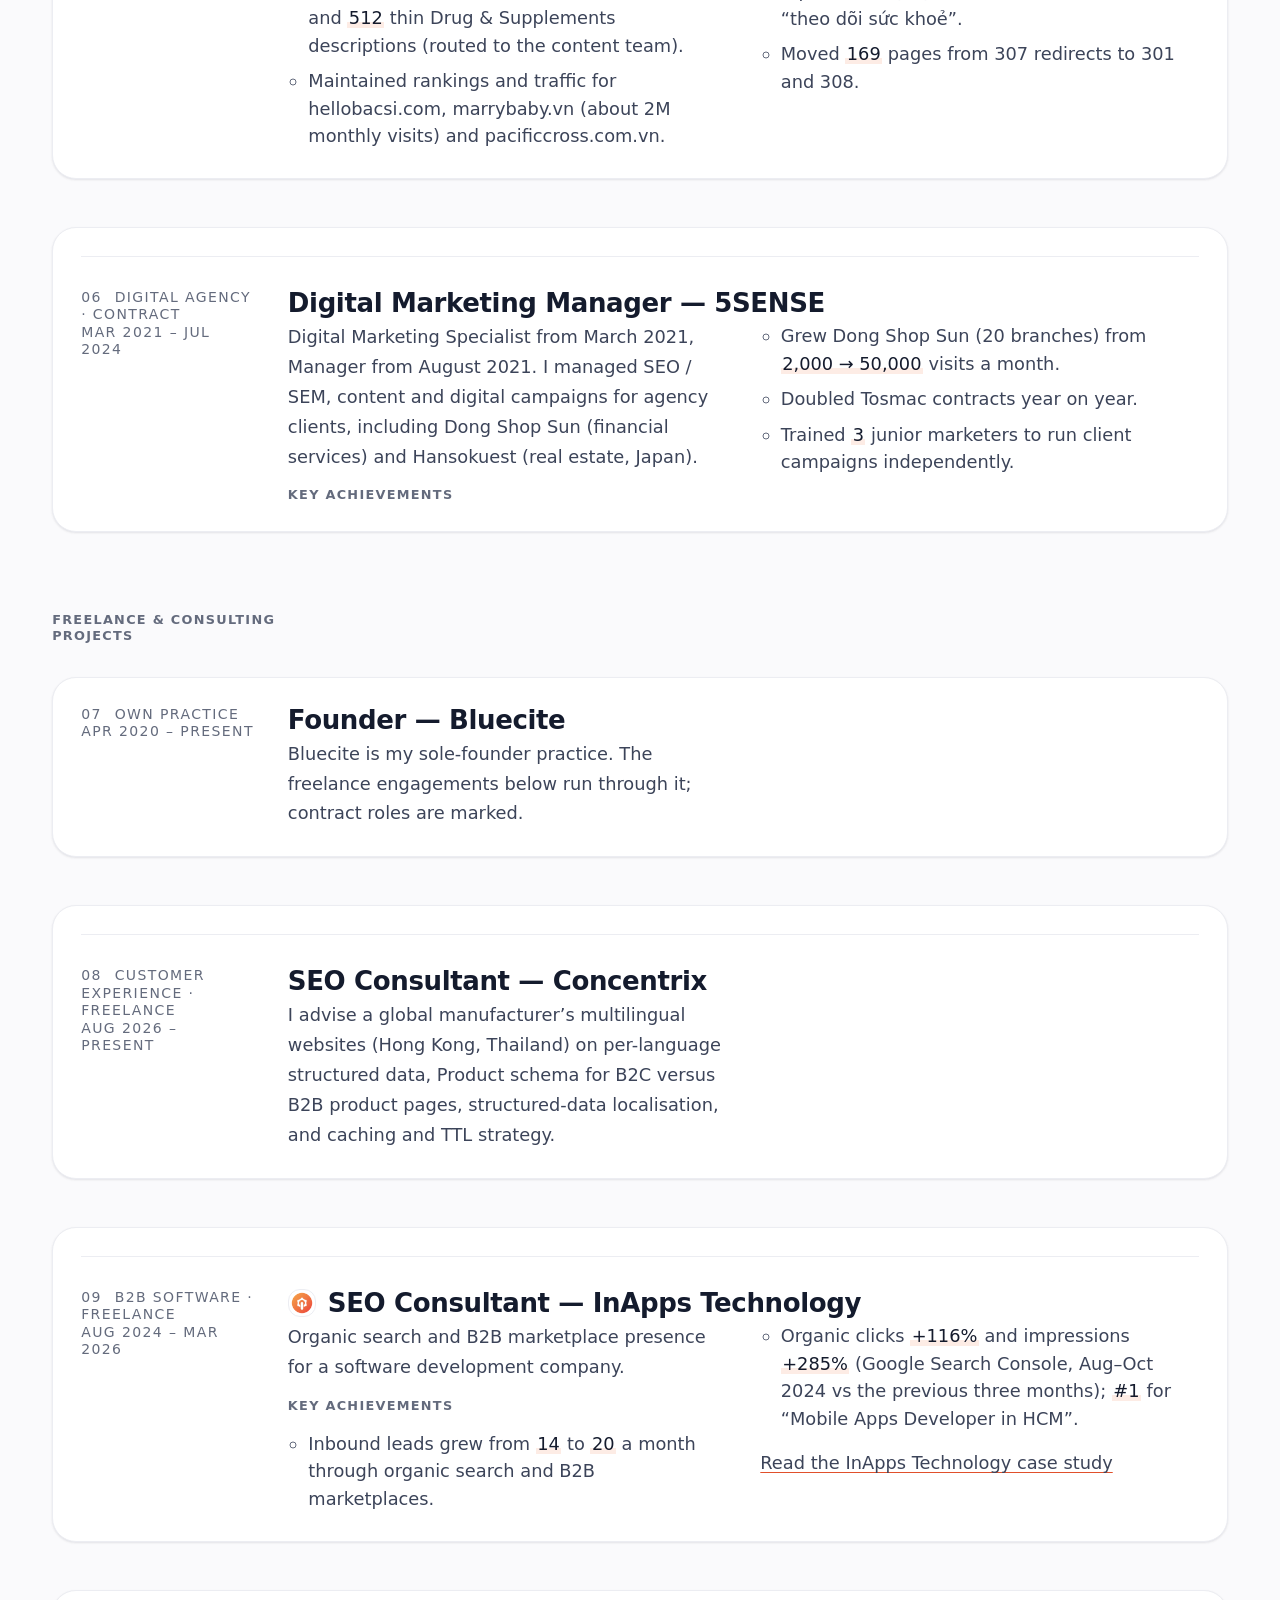
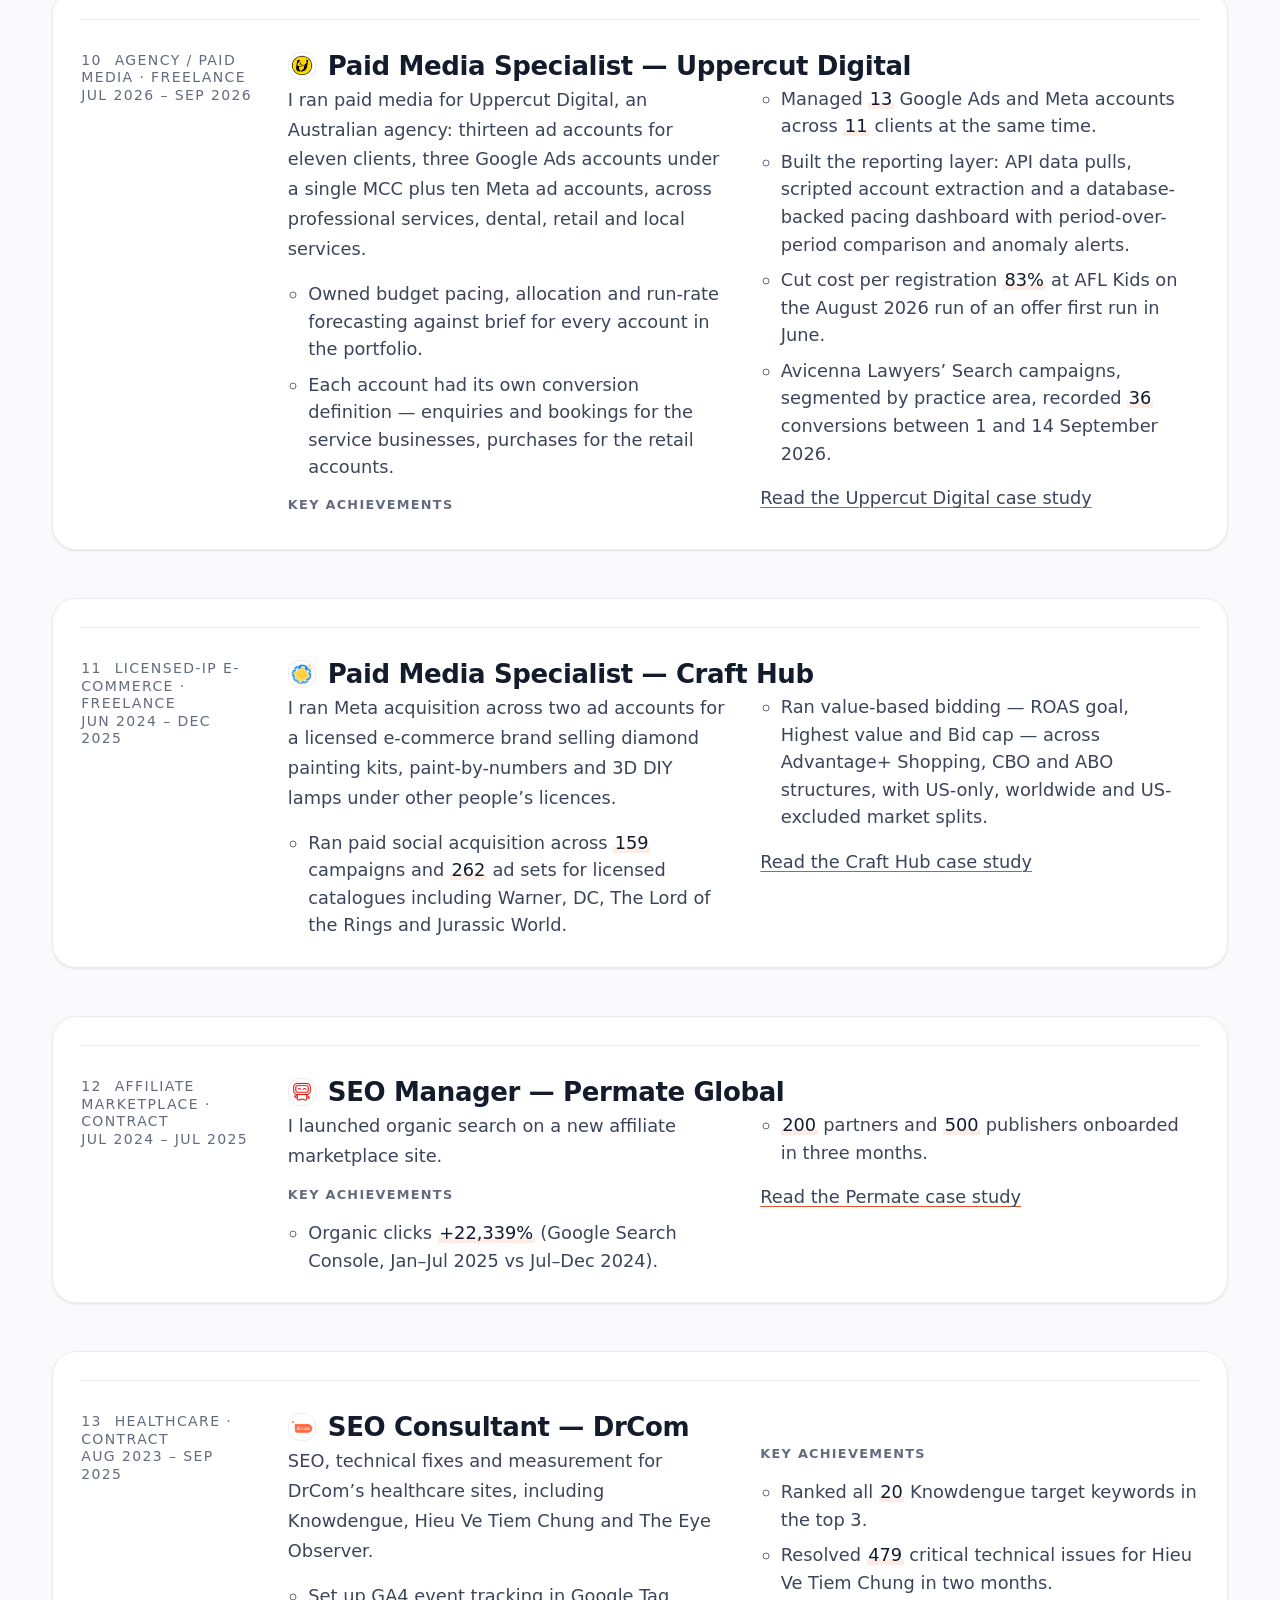
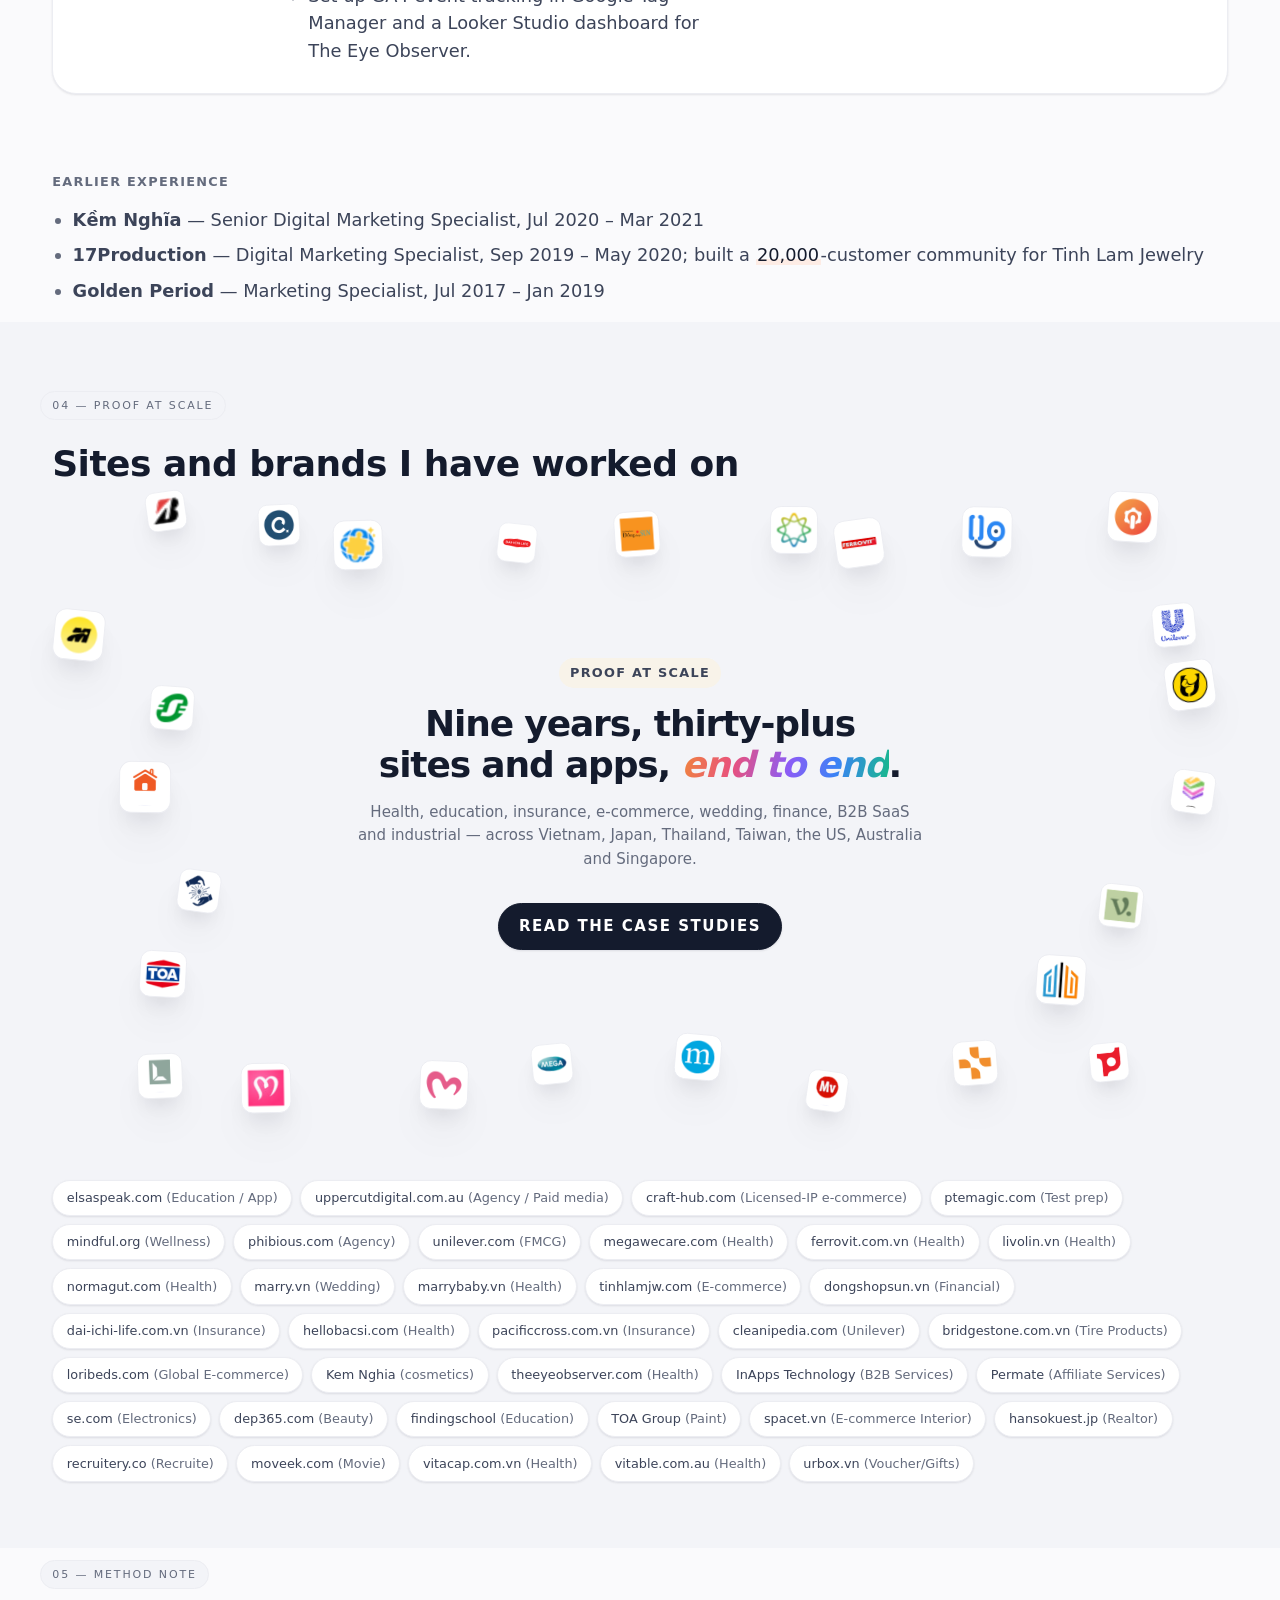
==== commit a63f408c: "Phibious is a contract role; ship the expanded SEO Manager CV - About, home and the Phibious case st" ====
--- a/index.html
+++ b/index.html
@@ -812,9 +812,9 @@
 
         <li>
           <div class="row">
-            <p class="row__rail"><span class="c-note__idx">04</span> Enterprise / Agency · Freelance<br>Apr 2023 &ndash; Dec 2025</p>
-            <div>
-              <h4 id="role-phibious"><span class="c-markrow"><span class="c-mark c-mark--sm c-mark--img" aria-hidden="true"><img src="assets/img/clients/phibious.png" width="160" height="160" alt="" loading="lazy" decoding="async"></span><span>SEO Manager (Freelance) — Phibious</span></span></h4>
+            <p class="row__rail"><span class="c-note__idx">04</span> Enterprise / Agency · Contract<br>Apr 2023 &ndash; Dec 2025</p>
+            <div>
+              <h4 id="role-phibious"><span class="c-markrow"><span class="c-mark c-mark--sm c-mark--img" aria-hidden="true"><img src="assets/img/clients/phibious.png" width="160" height="160" alt="" loading="lazy" decoding="async"></span><span>SEO Manager (Contract) — Phibious</span></span></h4>
               <p class="c-ledger__scope">I led enterprise SEO, content and migration work for Bridgestone, Cleanipedia (Unilever), Schneider Electric and Threexfive (Dep365), working alongside product and development teams.</p>
               <ul class="c-ledger__bullets">
                 <li>Supported Bridgestone website setup and SEO delivery in Adobe Experience Manager (AEM), coordinating page and component setup, metadata requirements and on-page QA with the website team.</li>
